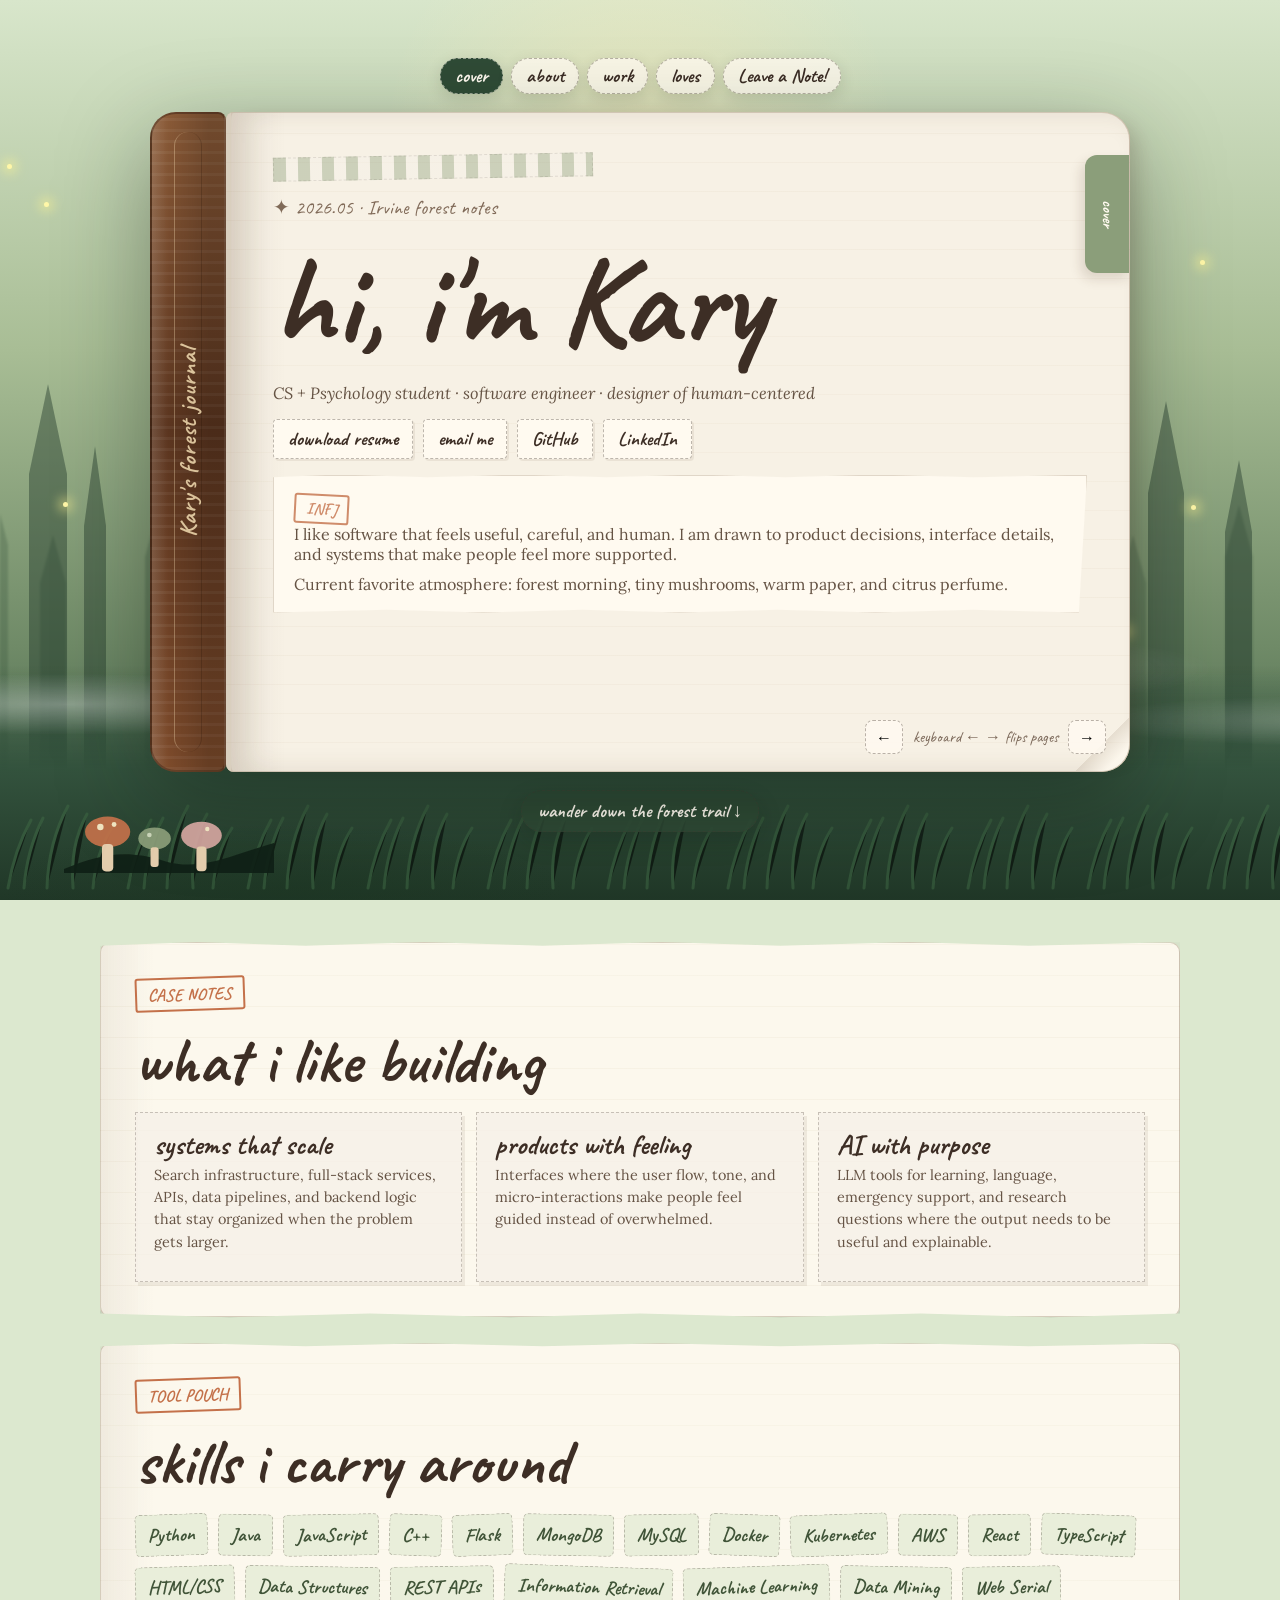
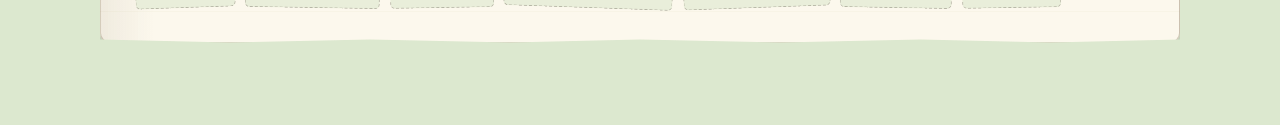
==== index.html @ 15f51d41 "Refine notebook portfolio experience" ====
<!DOCTYPE html>
<html lang="en">
<head>
<meta charset="UTF-8">
<meta name="viewport" content="width=device-width, initial-scale=1.0">
<meta name="description" content="Kary Zheng personal portfolio in a forest techo journal aesthetic.">
<title>Kary Zheng · Forest Techo Portfolio</title>
<link href="https://fonts.googleapis.com/css2?family=Caveat:wght@400;600;700&family=Klee+One&family=Lora:ital,wght@0,400;0,600;1,400&display=swap" rel="stylesheet">
<style>
  * { box-sizing: border-box; margin: 0; padding: 0; }
  :root {
    --paper: #f7f1e5;
    --paper-2: #fffaf0;
    --ink: #3d2e25;
    --soft-ink: #655344;
    --sage: #8b9e7a;
    --forest: #2f4b36;
    --moss: #57724d;
    --terra: #c4714a;
    --rose: #d4a5a0;
    --leather: #6c462d;
    --gold: #e7c770;
  }
  html { scroll-behavior: smooth; }
  body {
    position: relative;
    min-height: 100vh;
    overflow-x: hidden;
    color: var(--ink);
    font-family: "Lora", serif;
    background: #dce8cf;
    cursor: url("data:image/svg+xml,%3Csvg xmlns='http://www.w3.org/2000/svg' width='24' height='24' viewBox='0 0 24 24'%3E%3Cellipse cx='12' cy='7' rx='9' ry='6' fill='%23c4714a' opacity='0.9'/%3E%3Crect x='9' y='12' width='6' height='9' rx='2' fill='%23f5e6c8'/%3E%3C/svg%3E") 12 12, auto;
  }
  a { color: inherit; text-decoration: none; }
  button { font: inherit; }

  .forest {
    position: fixed;
    inset: 0;
    z-index: -5;
    overflow: hidden;
    background:
      radial-gradient(circle at 50% 15%, rgba(255, 235, 180, 0.42), transparent 16rem),
      linear-gradient(#d8e6cb 0%, #a8bd95 39%, #6f8a67 72%, #33523d 100%);
  }
  .forest::before,
  .forest::after {
    position: absolute;
    inset: 0;
    content: "";
    background-repeat: repeat-x;
    background-position: bottom center;
  }
  .forest::before {
    opacity: 0.26;
    filter: blur(1px);
    background-size: 360px 62%;
    background-image: url("data:image/svg+xml,%3Csvg xmlns='http://www.w3.org/2000/svg' width='360' height='360' viewBox='0 0 360 360'%3E%3Cg fill='%232f4b36'%3E%3Cpath d='M45 350h28V116l-14-52-14 52z'/%3E%3Cpath d='M130 350h34V86l-17-65-17 65z'/%3E%3Cpath d='M238 350h30V104l-15-59-15 59z'/%3E%3Cpath d='M300 350h26V142l-13-48-13 48z'/%3E%3C/g%3E%3C/svg%3E");
  }
  .forest::after {
    opacity: 0.42;
    background-size: 430px 76%;
    background-image: url("data:image/svg+xml,%3Csvg xmlns='http://www.w3.org/2000/svg' width='430' height='420' viewBox='0 0 430 420'%3E%3Cg fill='%231c3326'%3E%3Cpath d='M34 420h38V126L53 36 34 126z'/%3E%3Cpath d='M89 420h22V178L100 98 89 178z'/%3E%3Cpath d='M178 420h44V108L200 0l-22 108z'/%3E%3Cpath d='M293 420h36V145l-18-92-18 92z'/%3E%3Cpath d='M370 420h27V184l-13-72-14 72z'/%3E%3C/g%3E%3C/svg%3E");
  }
  .ground {
    position: fixed;
    right: 0;
    bottom: 0;
    left: 0;
    z-index: -3;
    height: 26vh;
    background:
      radial-gradient(ellipse at 22% 95%, rgba(28, 54, 34, 0.48), transparent 18rem),
      linear-gradient(180deg, rgba(86, 126, 79, 0), #33523d 45%, #203727);
  }
  .grass {
    position: fixed;
    inset: auto 0 0 0;
    z-index: -2;
    height: 16vh;
    opacity: 0.52;
    background-size: 120px 100%;
    background-image: url("data:image/svg+xml,%3Csvg xmlns='http://www.w3.org/2000/svg' width='120' height='120' viewBox='0 0 120 120'%3E%3Cg stroke='%233f6a45' stroke-width='3' stroke-linecap='round'%3E%3Cpath d='M8 120C13 90 21 70 31 52'/%3E%3Cpath d='M24 120c2-27 8-48 19-70'/%3E%3Cpath d='M47 120c1-32 8-58 21-82'/%3E%3Cpath d='M73 120c-2-30 2-52 14-74'/%3E%3Cpath d='M93 120c2-25 8-43 19-60'/%3E%3C/g%3E%3C/svg%3E");
  }
  .mist {
    position: fixed;
    right: -20%;
    bottom: 13vh;
    left: -20%;
    z-index: -1;
    height: 23vh;
    opacity: 0.42;
    background:
      radial-gradient(ellipse at 18% 62%, rgba(255,255,255,0.8), transparent 22rem),
      radial-gradient(ellipse at 60% 45%, rgba(255,255,255,0.7), transparent 25rem),
      radial-gradient(ellipse at 90% 70%, rgba(255,255,255,0.55), transparent 18rem);
    animation: mist-drift 18s ease-in-out infinite alternate;
  }
  @keyframes mist-drift {
    from { transform: translateX(-3%); }
    to { transform: translateX(3%); }
  }
  .root-shrooms {
    position: absolute;
    top: calc(100vh - 132px);
    bottom: auto;
    left: clamp(12px, 5vw, 76px);
    z-index: 4;
    opacity: 0.92;
    cursor: pointer;
    transition: transform .25s ease, filter .25s ease;
  }
  .root-shrooms svg { width: min(210px, 38vw); }
  .root-shrooms:hover, .root-shrooms:focus-visible {
    transform: translateY(-4px) rotate(-2deg);
    filter: drop-shadow(0 0 12px rgba(255, 247, 168, .42));
    outline: none;
  }
  body.trail-scrolled .root-shrooms {
    opacity: .18;
    pointer-events: none;
    transform: translateY(16px);
  }
  .firefly-layer {
    position: fixed;
    inset: 0;
    z-index: 1;
    pointer-events: none;
    overflow-x: hidden;
    overflow-y: auto;
  }
  .firefly {
    position: absolute;
    width: 5px;
    height: 5px;
    border-radius: 50%;
    background: #fff7a8;
    box-shadow: 0 0 12px 4px rgba(255, 246, 145, 0.65);
    animation: firefly var(--dur) ease-in-out infinite alternate;
  }
  @keyframes firefly {
    from { transform: translate(0, 0) scale(0.75); opacity: 0.25; }
    45% { opacity: 1; }
    to { transform: translate(var(--dx), var(--dy)) scale(1.2); opacity: 0.65; }
  }

  .shell {
    position: relative;
    z-index: 2;
    width: min(1180px, calc(100% - 28px));
    min-height: 100vh;
    margin: 0 auto;
    padding: 26px 0 36px;
    display: grid;
    align-content: center;
  }
  .scroll-down {
    width: fit-content;
    margin: 18px auto 0;
    padding: 8px 16px;
    border: 1.5px dashed rgba(74, 63, 53, 0.38);
    border-radius: 999px;
    color: #fffaf0;
    background: rgba(47, 75, 54, .86);
    font-family: "Caveat", cursive;
    font-size: 1.18rem;
    font-weight: 700;
    box-shadow: 0 10px 24px rgba(17, 25, 18, .18);
  }
  .top-tabs {
    display: flex;
    flex-wrap: wrap;
    justify-content: center;
    gap: 8px;
    margin-bottom: 18px;
  }
  .top-tabs button {
    min-height: 36px;
    padding: 5px 14px;
    border: 1.5px dashed rgba(74, 63, 53, 0.38);
    border-radius: 999px;
    color: #3b2d25;
    background: rgba(255, 250, 240, 0.82);
    font-family: "Caveat", "Klee One", cursive;
    font-size: 1.2rem;
    font-weight: 700;
    cursor: pointer;
    box-shadow: 0 5px 16px rgba(17, 25, 18, 0.12);
  }
  .top-tabs button.active {
    color: #fffaf0;
    background: var(--forest);
    border-color: rgba(255, 250, 240, 0.5);
  }
  .book-wrap {
    position: relative;
    display: grid;
    grid-template-columns: 76px minmax(0, 1fr);
    width: min(980px, 100%);
    margin: 0 auto;
    perspective: 1800px;
    filter: drop-shadow(0 26px 46px rgba(5, 13, 8, 0.35));
  }
  .spine {
    position: relative;
    min-height: 660px;
    border-radius: 26px 8px 8px 26px;
    background:
      linear-gradient(90deg, rgba(255,255,255,0.14), transparent 22%, rgba(0,0,0,0.18) 78%),
      repeating-linear-gradient(0deg, rgba(255,255,255,0.05) 0 3px, transparent 3px 11px),
      linear-gradient(180deg, #8a5a37, #5b351f 48%, #7d4b2b);
    border: 2px solid rgba(45, 24, 13, 0.35);
  }
  .spine::before {
    position: absolute;
    inset: 18px 22px;
    content: "";
    border-left: 1px solid rgba(255, 234, 190, 0.32);
    border-right: 1px solid rgba(26, 12, 5, 0.2);
    border-radius: 20px;
  }
  .spine-title {
    position: absolute;
    top: 50%;
    left: 50%;
    color: rgba(255, 235, 190, 0.78);
    font-family: "Caveat", cursive;
    font-size: 1.5rem;
    font-weight: 700;
    letter-spacing: 0.04em;
    white-space: nowrap;
    transform: translate(-50%, -50%) rotate(-90deg);
  }
  .book {
    position: relative;
    min-height: 660px;
    transform-style: preserve-3d;
    border-radius: 8px 28px 28px 8px;
    background: #cdbd9f;
    isolation: isolate;
  }
  .book::before {
    position: absolute;
    inset: 10px 12px 10px 0;
    content: "";
    border-radius: 8px 26px 26px 8px;
    background:
      linear-gradient(90deg, rgba(89, 58, 35, .18), transparent 8%),
      repeating-linear-gradient(0deg, rgba(122, 98, 68, .18) 0 1px, transparent 1px 4px),
      #ede4d3;
    transform: translateX(10px);
    box-shadow: 8px 0 18px rgba(67, 45, 28, .16);
  }
  .book::after {
    position: absolute;
    top: 18px;
    right: 14px;
    bottom: 18px;
    width: 22px;
    content: "";
    border-radius: 0 18px 18px 0;
    background: repeating-linear-gradient(0deg, rgba(130, 104, 70, .18) 0 1px, transparent 1px 5px);
    opacity: .55;
    pointer-events: none;
  }
  .page {
    position: absolute;
    inset: 0;
    display: grid;
    align-content: start;
    gap: 16px;
    padding: clamp(22px, 4vw, 42px);
    overflow-x: hidden;
    overflow-y: auto;
    transform-origin: left center;
    backface-visibility: hidden;
    border: 1.5px solid rgba(113, 87, 58, 0.28);
    border-left: 5px solid rgba(113, 87, 58, 0.22);
    border-radius: 8px 28px 28px 8px;
    background:
      linear-gradient(90deg, rgba(80,55,34,0.08), transparent 6%),
      repeating-linear-gradient(0deg, transparent, transparent 28px, rgba(180,160,120,0.13) 29px),
      var(--paper);
    box-shadow: inset 14px 0 26px rgba(84, 58, 36, 0.12);
    opacity: 0;
    visibility: hidden;
    pointer-events: none;
    transform: translateZ(-18px) rotateY(9deg) scale(.988);
    transition:
      transform 980ms cubic-bezier(.18,.82,.23,1),
      opacity 520ms ease,
      box-shadow 980ms cubic-bezier(.18,.82,.23,1),
      filter 980ms cubic-bezier(.18,.82,.23,1);
  }
  .page.active {
    z-index: 5;
    opacity: 1;
    visibility: visible;
    pointer-events: auto;
    transform: translateZ(6px) rotateY(0deg) scale(1);
  }
  .page.turning-out {
    z-index: 8;
    visibility: visible;
    opacity: 0;
    pointer-events: none;
    box-shadow: inset 38px 0 34px rgba(84, 58, 36, 0.18), 18px 12px 34px rgba(33, 22, 12, .18);
    filter: brightness(.98);
  }
  .page.turning-out.forward {
    transform: translateZ(28px) rotateY(-122deg) skewY(-1deg);
  }
  .page.turning-out.back {
    transform: translateZ(28px) rotateY(122deg) skewY(1deg);
  }
  .page.active.settling-forward,
  .page.active.settling-back {
    animation: page-settle 980ms cubic-bezier(.18,.82,.23,1);
  }
  @keyframes page-settle {
    0% {
      opacity: .25;
      transform: translateZ(-12px) rotateY(10deg) scale(.992);
      filter: brightness(.96);
    }
    48% {
      opacity: .8;
      transform: translateZ(2px) rotateY(3deg) scale(.997);
    }
    100% {
      opacity: 1;
      transform: translateZ(6px) rotateY(0deg) scale(1);
      filter: brightness(1);
    }
  }
  .page::after {
    position: absolute;
    right: 0;
    bottom: 0;
    width: 54px;
    height: 54px;
    content: "";
    background: linear-gradient(135deg, transparent 50%, rgba(111, 86, 58, 0.12) 51%, rgba(255,250,240,0.76) 78%);
    border-bottom-right-radius: 26px;
  }
  .side-tab {
    position: absolute;
    top: var(--tab-top);
    right: -2px;
    width: 46px;
    height: 118px;
    display: grid;
    place-items: center;
    color: #fffaf0;
    border-radius: 12px 0 0 12px;
    font-family: "Caveat", "Klee One", cursive;
    font-size: 1rem;
    font-weight: 700;
    writing-mode: vertical-rl;
    box-shadow: -4px 6px 12px rgba(74, 45, 28, 0.15);
  }
  .cover .side-tab { background: #8b9e7a; --tab-top: 42px; }
  .about .side-tab { background: #c4714a; --tab-top: 92px; }
  .work .side-tab { background: #d4a5a0; --tab-top: 142px; }
  .loves .side-tab { background: #6f8a67; --tab-top: 192px; }
  .guest .side-tab { background: #9a7b6a; --tab-top: 242px; }
  .washi {
    width: min(320px, 68%);
    height: 24px;
    background: var(--washi);
    border: 1px dashed rgba(74, 63, 53, 0.14);
    transform: rotate(var(--tilt));
    opacity: 0.88;
  }
  .cover { --washi: repeating-linear-gradient(90deg, rgba(139,158,122,.45) 0 12px, rgba(245,240,232,.55) 12px 24px); --tilt: -1deg; }
  .about { --washi: repeating-linear-gradient(90deg, rgba(196,113,74,.35) 0 12px, rgba(212,165,160,.35) 12px 24px); --tilt: .8deg; }
  .work { --washi: repeating-linear-gradient(90deg, rgba(212,165,160,.45) 0 10px, rgba(245,240,232,.55) 10px 22px); --tilt: -1.2deg; }
  .loves { --washi: repeating-linear-gradient(90deg, rgba(139,158,122,.45) 0 8px, rgba(231,199,112,.28) 8px 18px); --tilt: 1.4deg; }
  .guest { --washi: repeating-linear-gradient(90deg, rgba(154,123,106,.38) 0 12px, rgba(255,250,240,.5) 12px 24px); --tilt: -.7deg; }
  .date {
    color: #806a58;
    font-family: "Caveat", cursive;
    font-size: 1.25rem;
  }
  h1, h2, h3 {
    color: var(--ink);
    line-height: 1.02;
  }
  h1 {
    max-width: 700px;
    font-family: "Caveat", cursive;
    font-size: clamp(4.4rem, 11vw, 8rem);
  }
  h2 {
    font-family: "Caveat", "Klee One", cursive;
    font-size: clamp(2.6rem, 5vw, 4rem);
  }
  h3 {
    font-family: "Caveat", "Klee One", cursive;
    font-size: 1.55rem;
    margin-bottom: 4px;
  }
  .subtitle {
    max-width: 680px;
    color: var(--soft-ink);
    font-size: 1.02rem;
    font-style: italic;
  }
  .hero-actions, .contact-links {
    display: flex;
    flex-wrap: wrap;
    gap: 10px;
  }
  .paper-button, .contact-links a {
    display: inline-flex;
    align-items: center;
    min-height: 40px;
    padding: 7px 14px;
    border: 1.5px dashed rgba(74, 63, 53, 0.36);
    border-radius: 4px;
    color: var(--ink);
    background: #fffaf0;
    font-family: "Caveat", cursive;
    font-size: 1.2rem;
    font-weight: 700;
    box-shadow: 2px 2px 0 rgba(84, 58, 36, 0.08);
  }
  .stamp {
    display: inline-flex;
    width: fit-content;
    padding: 3px 10px;
    color: var(--terra);
    border: 2px solid var(--terra);
    border-radius: 3px;
    font-family: "Caveat", cursive;
    font-size: 1rem;
    font-weight: 700;
    text-transform: uppercase;
    transform: rotate(3deg);
    opacity: 0.8;
  }
  .note-card {
    position: relative;
    padding: 18px 20px;
    color: var(--soft-ink);
    background: #fffaf0;
    border: 1px solid rgba(113, 87, 58, 0.22);
    box-shadow: 4px 5px 0 rgba(129, 91, 55, 0.09);
    clip-path: polygon(0 2%, 8% 0, 19% 2%, 30% 0, 41% 2%, 52% 0, 63% 2%, 74% 0, 86% 2%, 100% 0, 99% 100%, 86% 98%, 74% 100%, 62% 98%, 50% 100%, 38% 98%, 26% 100%, 14% 98%, 0 100%);
  }
  .note-card p + p { margin-top: 10px; }
  .timeline, .fun-list {
    display: grid;
    gap: 10px;
  }
  .timeline-item, .fun-item {
    padding: 12px 14px;
    color: var(--soft-ink);
    background: rgba(255, 250, 240, 0.72);
    border-left: 4px solid var(--sage);
  }
  .timeline-item[role="button"] {
    cursor: pointer;
    transition: transform .2s ease, background .2s ease, box-shadow .2s ease;
  }
  .timeline-item[role="button"]:hover,
  .timeline-item[role="button"]:focus-visible {
    transform: translateX(4px);
    background: rgba(255, 250, 240, .96);
    box-shadow: 3px 4px 0 rgba(84, 58, 36, .08);
    outline: 2px dashed rgba(47, 75, 54, .42);
    outline-offset: 3px;
  }
  .timeline-item strong, .fun-item strong {
    display: block;
    color: var(--ink);
    font-family: "Caveat", "Klee One", cursive;
    font-size: 1.35rem;
    line-height: 1.05;
  }
  .project-grid {
    display: grid;
    grid-template-columns: repeat(3, minmax(0, 1fr));
    gap: 14px;
  }
  .polaroid {
    position: relative;
    min-height: 214px;
    padding: 9px 9px 22px;
    background: #fff;
    box-shadow: 3px 4px 12px rgba(82, 54, 34, 0.18);
    transform: rotate(var(--r));
    transition: transform .25s, box-shadow .25s;
    cursor: pointer;
  }
  .polaroid:hover,
  .polaroid:focus-visible {
    z-index: 6;
    transform: rotate(0deg) translateY(-4px) scale(1.03);
    box-shadow: 5px 8px 18px rgba(82, 54, 34, 0.25);
    outline: 2px dashed rgba(47, 75, 54, .55);
    outline-offset: 4px;
  }
  .polaroid::before {
    position: absolute;
    top: -12px;
    left: 50%;
    width: 16px;
    height: 16px;
    content: "";
    border-radius: 50%;
    background: radial-gradient(circle at 34% 32%, #ffd8c9, var(--pin));
    transform: translateX(-50%);
    box-shadow: 0 2px 5px rgba(0,0,0,.22);
  }
  .photo {
    display: grid;
    place-items: center;
    aspect-ratio: 1.18 / 1;
    margin-bottom: 9px;
    background: #eee5d5;
  }
  .photo svg { width: 78px; height: 78px; }
  .caption {
    text-align: center;
    font-family: "Caveat", "Klee One", cursive;
    font-size: 1.08rem;
    line-height: 1.15;
  }
  .caption small {
    display: block;
    margin-top: 4px;
    color: #8d7464;
    font-family: "Lora", serif;
    font-size: .66rem;
    line-height: 1.35;
  }
  .sticker-sheet {
    display: flex;
    flex-wrap: wrap;
    gap: 10px;
  }
  .sticker {
    padding: 7px 13px;
    border: 1.5px dashed currentColor;
    border-radius: 999px;
    font-family: "Caveat", "Klee One", cursive;
    font-size: 1.18rem;
    font-weight: 700;
    transform: rotate(var(--r));
  }
  .s1 { color: #8a4a28; background: #f0ebe0; }
  .s2 { color: #4a6a38; background: #e8edd8; }
  .s3 { color: #9a4a38; background: #fceee8; }
  .s4 { color: #7a4a68; background: #f5e8f0; }
  .guestbook input {
    width: 100%;
    margin-top: 8px;
    margin-bottom: 10px;
    padding: 8px 0;
    color: var(--ink);
    background: transparent;
    border: 0;
    border-bottom: 1.5px solid #c4a87a;
    outline: none;
    font-family: "Caveat", "Klee One", cursive;
    font-size: 1.35rem;
  }
  .guestbook button {
    padding: 7px 18px;
    color: #fffaf0;
    background: var(--terra);
    border: 0;
    border-radius: 4px;
    font-family: "Caveat", cursive;
    font-size: 1.15rem;
    cursor: pointer;
  }
  .messages {
    display: grid;
    gap: 8px;
    max-height: 120px;
    margin-top: 12px;
    overflow: auto;
  }
  .msg {
    padding: 6px 9px;
    color: var(--soft-ink);
    background: rgba(255, 250, 240, 0.72);
    border-left: 3px solid var(--sage);
    font-family: "Caveat", "Klee One", cursive;
    font-size: 1.08rem;
  }
  .page-controls {
    position: absolute;
    right: 24px;
    bottom: 18px;
    display: flex;
    align-items: center;
    gap: 10px;
    z-index: 40;
    pointer-events: auto;
  }
  .page-scroll-cue {
    position: sticky;
    bottom: 56px;
    justify-self: end;
    z-index: 9;
    width: fit-content;
    padding: 7px 13px;
    color: #fffaf0;
    background: rgba(47, 75, 54, .9);
    border: 1px dashed rgba(255,250,240,.65);
    border-radius: 999px;
    font-family: "Caveat", cursive;
    font-size: 1.05rem;
    cursor: pointer;
    box-shadow: 0 8px 18px rgba(44, 68, 48, .22);
  }
  .modal {
    position: fixed;
    inset: 0;
    z-index: 30;
    display: none;
    place-items: center;
    padding: 18px;
    background: rgba(20, 34, 25, .42);
    backdrop-filter: blur(6px);
  }
  .modal.open { display: grid; }
  .modal-card {
    position: relative;
    width: min(650px, 100%);
    max-height: min(78vh, 720px);
    overflow: auto;
    padding: clamp(22px, 4vw, 34px);
    background:
      repeating-linear-gradient(0deg, transparent, transparent 28px, rgba(180,160,120,0.13) 29px),
      #fffaf0;
    border: 1.5px solid rgba(113, 87, 58, 0.32);
    border-radius: 10px;
    box-shadow: 0 24px 60px rgba(10, 20, 12, .35);
    clip-path: polygon(0 2%, 8% 0, 19% 2%, 30% 0, 41% 2%, 52% 0, 63% 2%, 74% 0, 86% 2%, 100% 0, 99% 100%, 86% 98%, 74% 100%, 62% 98%, 50% 100%, 38% 98%, 26% 100%, 14% 98%, 0 100%);
  }
  .modal-card h3 {
    padding-right: 44px;
    font-size: clamp(2.1rem, 6vw, 3.2rem);
  }
  .modal-card p {
    margin: 8px 0 12px;
    color: var(--soft-ink);
    font-style: italic;
  }
  .modal-card ul {
    display: grid;
    gap: 8px;
    margin: 0 0 14px 1.1rem;
    color: var(--soft-ink);
  }
  .modal-close {
    position: absolute;
    top: 14px;
    right: 14px;
    width: 36px;
    height: 34px;
    color: var(--ink);
    background: #fffaf0;
    border: 1.5px dashed rgba(74, 63, 53, .42);
    border-radius: 8px;
    cursor: pointer;
  }
  .page-controls button {
    position: relative;
    z-index: 41;
    width: 38px;
    height: 34px;
    border: 1px dashed rgba(74,63,53,.38);
    border-radius: 8px;
    background: rgba(255, 250, 240, .86);
    cursor: pointer;
  }
  .hint {
    color: #7b6859;
    font-family: "Caveat", cursive;
    font-size: 1rem;
  }
  .after-journal {
    position: relative;
    z-index: 2;
    display: grid;
    gap: 26px;
    width: min(1080px, calc(100% - 28px));
    margin: 0 auto;
    padding: 42px 0 82px;
  }
  .trail-section {
    position: relative;
    display: grid;
    gap: 18px;
    padding: clamp(22px, 4vw, 34px);
    background:
      linear-gradient(90deg, rgba(80,55,34,0.07), transparent 5%),
      repeating-linear-gradient(0deg, transparent, transparent 30px, rgba(180,160,120,0.12) 31px),
      rgba(255, 250, 240, .9);
    border: 1.5px solid rgba(113, 87, 58, .28);
    border-radius: 10px;
    box-shadow: 0 18px 42px rgba(7, 20, 12, .22);
    backdrop-filter: blur(5px);
    clip-path: polygon(0 1%, 9% 0, 19% 1%, 30% 0, 41% 1%, 52% 0, 63% 1%, 75% 0, 86% 1%, 100% 0, 100% 99%, 88% 100%, 76% 99%, 63% 100%, 50% 99%, 38% 100%, 25% 99%, 12% 100%, 0 99%);
  }
  .trail-kicker {
    width: fit-content;
    padding: 4px 11px;
    color: var(--terra);
    border: 2px solid currentColor;
    border-radius: 3px;
    font-family: "Caveat", cursive;
    font-size: 1.08rem;
    font-weight: 700;
    text-transform: uppercase;
    transform: rotate(-2deg);
  }
  .trail-grid {
    display: grid;
    grid-template-columns: repeat(3, minmax(0, 1fr));
    gap: 14px;
  }
  .trail-card {
    min-height: 170px;
    padding: 18px;
    background: rgba(245, 240, 232, .78);
    border: 1px dashed rgba(74, 63, 53, .28);
    box-shadow: 3px 4px 0 rgba(84, 58, 36, .08);
  }
  .trail-card h3 { font-size: 1.75rem; }
  .trail-card p {
    color: var(--soft-ink);
    font-size: .9rem;
    line-height: 1.55;
  }
  .skill-patches {
    display: flex;
    flex-wrap: wrap;
    gap: 10px;
  }
  .skill-patches span {
    padding: 8px 12px;
    background: rgba(232, 237, 216, .92);
    border: 1.5px dashed rgba(74, 63, 53, .32);
    border-radius: 5px;
    color: #405438;
    font-family: "Caveat", "Klee One", cursive;
    font-size: 1.2rem;
    font-weight: 700;
    transform: rotate(var(--r));
  }
  @media (max-width: 850px) {
    .shell { align-content: start; padding-top: 14px; }
    .book-wrap { grid-template-columns: 42px minmax(0, 1fr); }
    .spine, .book { min-height: 760px; }
    .spine-title { font-size: 1.1rem; }
    .page { padding: 22px 18px 70px; }
    .project-grid { grid-template-columns: repeat(2, minmax(0, 1fr)); }
    .side-tab { width: 34px; height: 96px; font-size: .82rem; }
    .trail-grid { grid-template-columns: 1fr; }
  }
  @media (max-width: 560px) {
    .top-tabs { gap: 5px; }
    .top-tabs button { padding: 4px 9px; font-size: 1rem; }
    .book-wrap { width: 100%; grid-template-columns: 28px minmax(0, 1fr); }
    .spine, .book { min-height: 820px; }
    h1 { font-size: 4.3rem; }
    h2 { font-size: 2.55rem; }
    .project-grid { grid-template-columns: 1fr; }
    .polaroid { min-height: 174px; }
    .photo { aspect-ratio: 2 / 1; }
    .side-tab { display: none; }
    .hint { display: none; }
  }
</style>
</head>
<body>
  <div class="forest"></div>
  <div class="ground"></div>
  <div class="grass"></div>
  <div class="mist"></div>
  <div class="firefly-layer" id="fireflies" aria-hidden="true"></div>
  <div class="root-shrooms" id="rootShrooms" role="button" tabindex="0" aria-label="Release more fireflies from the mushrooms">
    <svg viewBox="0 0 260 130">
      <path d="M0 125c45-18 75-25 124-10 46 14 86-8 136-22v37H0Z" fill="#102016"/>
      <g transform="translate(26 55)"><ellipse cx="28" cy="24" rx="28" ry="19" fill="#c4714a"/><circle cx="19" cy="18" r="4" fill="#fff1cc"/><circle cx="36" cy="15" r="3" fill="#fff1cc"/><rect x="21" y="39" width="14" height="34" rx="5" fill="#f5d9b8"/></g>
      <g transform="translate(92 70) scale(.72)"><ellipse cx="28" cy="24" rx="28" ry="19" fill="#8b9e7a"/><circle cx="19" cy="18" r="4" fill="#d7e0c4"/><rect x="21" y="39" width="14" height="34" rx="5" fill="#f5d9b8"/></g>
      <g transform="translate(145 62) scale(.9)"><ellipse cx="28" cy="24" rx="28" ry="19" fill="#d4a5a0"/><circle cx="36" cy="15" r="3" fill="#fff1cc"/><rect x="21" y="39" width="14" height="34" rx="5" fill="#f5d9b8"/></g>
    </svg>
  </div>

  <main class="shell">
    <nav class="top-tabs" aria-label="Notebook pages">
      <button class="active" data-page="0">cover</button>
      <button data-page="1">about</button>
      <button data-page="2">work</button>
      <button data-page="3">loves</button>
      <button data-page="4">Leave a Note!</button>
    </nav>

    <div class="book-wrap">
      <aside class="spine" aria-hidden="true"><div class="spine-title">Kary's forest journal</div></aside>
      <section class="book" aria-live="polite">
        <article class="page cover active" data-title="cover">
          <div class="side-tab">cover</div>
          <div class="washi"></div>
          <p class="date">✦ 2026.05 · Irvine forest notes</p>
          <h1>hi, i'm Kary</h1>
          <p class="subtitle">CS + Psychology student · software engineer · designer of human-centered</p>
          <div class="hero-actions">
            <a class="paper-button" href="assets/kary-zheng-resume.docx" download>download resume</a>
            <a class="paper-button" href="mailto:zhengj29@uci.edu">email me</a>
            <a class="paper-button" href="https://github.com/kz930" target="_blank" rel="noreferrer">GitHub</a>
            <a class="paper-button" href="https://www.linkedin.com/in/kary-zheng-30451b244/" target="_blank" rel="noreferrer">LinkedIn</a>
          </div>
          <div class="note-card">
            <span class="stamp">INFJ</span>
            <p>I like software that feels useful, careful, and human. I am drawn to product decisions, interface details, and systems that make people feel more supported.</p>
            <p>Current favorite atmosphere: forest morning, tiny mushrooms, warm paper, and citrus perfume.</p>
          </div>
        </article>

        <article class="page about" data-title="about">
          <div class="side-tab">about</div>
          <div class="washi"></div>
          <h2>about me</h2>
          <div class="note-card">
            <p>I’m pursuing a B.S. in Computer Science and a B.A. in Psychological Science at UC Irvine, with ICS Honors and a 3.95 GPA.</p>
            <p>I like building systems where engineering meets human behavior: search engines, AI learning tools, emergency workflows, language applications, game interfaces, and mental health community work.</p>
          </div>
          <div class="timeline">
            <div class="timeline-item" role="button" tabindex="0" data-experience="carl"><strong>Cognitive Anteater Robotics Laboratory</strong>Research assistant working on Q-learning simulations, reward tuning, punishment modeling, and a Scientific Reports publication on simulated cuttlefish behavior.</div>
            <div class="timeline-item" role="button" tabindex="0" data-experience="mucci"><strong>Mucci Assessment</strong>Intern building Google Sheets API automations and reusable web modules for reporting workflows.</div>
            <div class="timeline-item" role="button" tabindex="0" data-experience="learning"><strong>Learning Assistant · UC Irvine</strong>Led Python labs for 30+ students and supported debugging, program design, and core CS concepts.</div>
            <div class="timeline-item" role="button" tabindex="0" data-experience="wise"><strong>WISE PAC</strong>Field study student writing newsletters and helping organize mental health awareness events.</div>
          </div>
        </article>

        <article class="page work" data-title="work">
          <div class="side-tab">work</div>
          <div class="washi"></div>
          <h2>things i made</h2>
          <div class="project-grid">
            <div class="polaroid" role="button" tabindex="0" data-project="search" style="--r:-2deg;--pin:#c4714a"><div class="photo"><svg viewBox="0 0 92 92"><rect width="92" height="92" fill="#f0e8d8"/><circle cx="46" cy="46" r="27" fill="none" stroke="#8b9e7a" stroke-width="6"/><line x1="65" y1="65" x2="80" y2="80" stroke="#8b9e7a" stroke-width="7" stroke-linecap="round"/><text x="46" y="50" text-anchor="middle" font-family="Caveat" font-size="18" fill="#c4714a">50K+</text></svg></div><div class="caption">Search Engine<small>crawler, inverted index, k-way merge, TF-IDF, proximity ranking</small></div></div>
            <div class="polaroid" role="button" tabindex="0" data-project="fabflix" style="--r:1.6deg;--pin:#8b9e7a"><div class="photo"><svg viewBox="0 0 92 92"><rect width="92" height="92" fill="#eaf0e0"/><rect x="17" y="22" width="58" height="44" rx="5" fill="#f5f0e8" stroke="#d4b896" stroke-width="2"/><line x1="25" y1="34" x2="67" y2="34" stroke="#c4714a" stroke-width="3"/><line x1="25" y1="46" x2="58" y2="46" stroke="#8b9e7a" stroke-width="3"/><line x1="25" y1="58" x2="65" y2="58" stroke="#d4a5a0" stroke-width="3"/></svg></div><div class="caption">Fabflix<small>full-stack movie platform with auth, checkout, REST APIs, MySQL, Docker, AWS</small></div></div>
            <div class="polaroid" role="button" tabindex="0" data-project="lifelink" style="--r:-1.2deg;--pin:#d4a5a0"><div class="photo"><svg viewBox="0 0 92 92"><rect width="92" height="92" fill="#fceef8"/><path d="M46 19c15 0 27 12 27 27S61 73 46 73 19 61 19 46 31 19 46 19Z" fill="#fff8f0" stroke="#c4714a" stroke-width="4"/><path d="M38 43h16M46 35v22" stroke="#c4714a" stroke-width="5" stroke-linecap="round"/></svg></div><div class="caption">LifeLink<small>AI CPR voice agent, sensor feedback, SOS, AED routing · lifelinkfor.us</small></div></div>
            <div class="polaroid" role="button" tabindex="0" data-project="lingualize" style="--r:2deg;--pin:#c4714a"><div class="photo"><svg viewBox="0 0 92 92"><rect width="92" height="92" fill="#fff0e6"/><path d="M24 30h44v32H24z" fill="#fffaf0" stroke="#d4a5a0" stroke-width="3"/><path d="M31 42h30M31 52h20" stroke="#8b9e7a" stroke-width="4" stroke-linecap="round"/></svg></div><div class="caption">Lingualize<small>language refinement app tracking emotional tone changes with LLMs</small></div></div>
            <div class="polaroid" role="button" tabindex="0" data-project="edugen" style="--r:-1.8deg;--pin:#8b9e7a"><div class="photo"><svg viewBox="0 0 92 92"><rect width="92" height="92" fill="#e8f4ec"/><path d="M24 24h34c8 0 14 6 14 14v30H32c-8 0-14-6-14-14V30c0-3 3-6 6-6Z" fill="#fffaf0" stroke="#8b9e7a" stroke-width="3"/><path d="M32 38h26M32 49h22M32 60h16" stroke="#c4714a" stroke-width="3"/></svg></div><div class="caption">Edugen<small>AI lesson slides, narrated videos, RAG content, citations, SaaS strategy</small></div></div>
            <div class="polaroid" role="button" tabindex="0" data-project="rising" style="--r:1.4deg;--pin:#d4a5a0"><div class="photo"><svg viewBox="0 0 92 92"><rect width="92" height="92" fill="#f5e8f0"/><path d="M46 18l7 17 18 2-14 12 4 18-15-9-15 9 4-18-14-12 18-2 7-17Z" fill="#d4a5a0" stroke="#c4714a" stroke-width="3"/></svg></div><div class="caption">Rising Stars!<small>UX/UI design for a playable game demo interface</small></div></div>
            <div class="polaroid" role="button" tabindex="0" data-project="starlight" style="--r:-.8deg;--pin:#c4714a"><div class="photo"><svg viewBox="0 0 92 92"><rect width="92" height="92" fill="#f0ebe0"/><path d="M22 31h48v36H22z" fill="#fffaf0" stroke="#c4714a" stroke-width="3"/><path d="M28 31c2-10 9-16 18-16s16 6 18 16" fill="none" stroke="#8b9e7a" stroke-width="4"/><circle cx="35" cy="48" r="5" fill="#d4a5a0"/><circle cx="55" cy="48" r="5" fill="#8b9e7a"/></svg></div><div class="caption">Starlight Supermarket<small>game mechanics, economy balance, progression, pricing, inventory</small></div></div>
            <div class="polaroid" role="button" tabindex="0" data-project="phoenix" style="--r:1.8deg;--pin:#8b9e7a"><div class="photo"><svg viewBox="0 0 92 92"><rect width="92" height="92" fill="#ece8f8"/><path d="M22 64c10-28 38-28 48 0" fill="#d4a5a0"/><path d="M29 56c6-18 28-18 34 0" fill="#c4714a"/><path d="M22 26h48v38H22z" fill="none" stroke="#8b9e7a" stroke-width="3"/></svg></div><div class="caption">PhoenixConnect<small>NASA + Google Maps APIs, Flask, MongoDB, wildfire data, shelters</small></div></div>
          </div>
          <button type="button" class="page-scroll-cue" id="scrollProjects">scroll projects ↓</button>
        </article>

        <article class="page loves" data-title="loves">
          <div class="side-tab">loves</div>
          <div class="washi"></div>
          <h2>loves + field notes</h2>
          <div class="sticker-sheet">
            <span class="sticker s1" style="--r:-2deg">INFJ</span>
            <span class="sticker s2" style="--r:1deg">citrus perfume</span>
            <span class="sticker s3" style="--r:-1deg">K-pop</span>
            <span class="sticker s4" style="--r:2deg">matcha</span>
            <span class="sticker s1" style="--r:1deg">reading novels</span>
            <span class="sticker s2" style="--r:-2deg">ping pong</span>
            <span class="sticker s3" style="--r:1deg">badminton</span>
            <span class="sticker s4" style="--r:-1deg">beach days</span>
            <span class="sticker s1" style="--r:2deg">hiking</span>
            <span class="sticker s2" style="--r:-1deg">nature walks</span>
          </div>
          <div class="fun-list">
            <div class="fun-item"><strong>forest mood</strong>I like quiet, slightly magical interfaces: not too loud, but with tiny details that reward attention.</div>
            <div class="fun-item"><strong>favorite scent direction</strong>Citrus perfume: bright, clean, gentle, a little warm.</div>
            <div class="fun-item"><strong>human interaction</strong>I am interested in how people feel while using tools, not only whether the tool technically works.</div>
          </div>
        </article>

        <article class="page guest" data-title="Leave a Note!">
          <div class="side-tab">Leave a Note!</div>
          <div class="washi"></div>
          <h2>Leave a Note!</h2>
          <div class="note-card guestbook">
            <span class="stamp">open to work</span>
            <p class="subtitle">I’m open to software engineering, product, design-adjacent, full-stack, and research opportunities.</p>
            <div class="contact-links">
              <a href="mailto:zhengj29@uci.edu">zhengj29@uci.edu</a>
              <a href="https://github.com/kz930" target="_blank" rel="noreferrer">GitHub</a>
              <a href="https://www.linkedin.com/in/kary-zheng-30451b244/" target="_blank" rel="noreferrer">LinkedIn</a>
              <a href="assets/kary-zheng-resume.docx" download>Resume</a>
            </div>
            <input id="noteInput" maxlength="70" placeholder="leave a little note here... 🍄">
            <button type="button" id="noteButton">leave note ✦</button>
            <div class="messages" id="messages">
              <div class="msg">✦ welcome to my forest journal — Kary</div>
            </div>
          </div>
        </article>

        <div class="page-controls">
          <button type="button" id="prevPage" aria-label="Previous page">←</button>
          <span class="hint">keyboard ← → flips pages</span>
          <button type="button" id="nextPage" aria-label="Next page">→</button>
        </div>
      </section>
    </div>
    <a class="scroll-down" href="#trail">wander down the forest trail ↓</a>
  </main>

  <section class="after-journal" id="trail" aria-label="More about Kary">
    <article class="trail-section">
      <span class="trail-kicker">case notes</span>
      <h2>what i like building</h2>
      <div class="trail-grid">
        <div class="trail-card">
          <h3>systems that scale</h3>
          <p>Search infrastructure, full-stack services, APIs, data pipelines, and backend logic that stay organized when the problem gets larger.</p>
        </div>
        <div class="trail-card">
          <h3>products with feeling</h3>
          <p>Interfaces where the user flow, tone, and micro-interactions make people feel guided instead of overwhelmed.</p>
        </div>
        <div class="trail-card">
          <h3>AI with purpose</h3>
          <p>LLM tools for learning, language, emergency support, and research questions where the output needs to be useful and explainable.</p>
        </div>
      </div>
    </article>

    <article class="trail-section">
      <span class="trail-kicker">tool pouch</span>
      <h2>skills i carry around</h2>
      <div class="skill-patches">
        <span style="--r:-2deg">Python</span>
        <span style="--r:1deg">Java</span>
        <span style="--r:-1deg">JavaScript</span>
        <span style="--r:2deg">C++</span>
        <span style="--r:-2deg">Flask</span>
        <span style="--r:1deg">MongoDB</span>
        <span style="--r:-1deg">MySQL</span>
        <span style="--r:2deg">Docker</span>
        <span style="--r:-2deg">Kubernetes</span>
        <span style="--r:1deg">AWS</span>
        <span style="--r:-1deg">React</span>
        <span style="--r:2deg">TypeScript</span>
        <span style="--r:-2deg">HTML/CSS</span>
        <span style="--r:1deg">Data Structures</span>
        <span style="--r:-1deg">REST APIs</span>
        <span style="--r:2deg">Information Retrieval</span>
        <span style="--r:-2deg">Machine Learning</span>
        <span style="--r:1deg">Data Mining</span>
        <span style="--r:-1deg">Web Serial</span>
      </div>
    </article>
  </section>

  <div class="modal" id="projectModal" role="dialog" aria-modal="true" aria-labelledby="modalTitle">
    <div class="modal-card">
      <button class="modal-close" type="button" id="modalClose" aria-label="Close project details">×</button>
      <span class="stamp" id="modalType">project</span>
      <h3 id="modalTitle"></h3>
      <p id="modalSummary"></p>
      <ul id="modalBullets"></ul>
      <div class="hero-actions" id="modalLinks"></div>
    </div>
  </div>

<script>
const pages = [...document.querySelectorAll('.page')];
const tabs = [...document.querySelectorAll('.top-tabs button')];
let current = 0;

function showPage(index) {
  const next = Math.max(0, Math.min(index, pages.length - 1));
  if (next === current) return;
  const previous = current;
  const direction = next > previous ? 'forward' : 'back';
  pages.forEach(page => page.classList.remove('settling-forward', 'settling-back', 'turning-out', 'forward', 'back'));
  pages[previous].classList.add('turning-out', direction);
  pages[previous].classList.remove('active');
  setTimeout(() => pages[previous]?.classList.remove('turning-out', 'forward', 'back'), 1040);
  current = next;
  pages[current].scrollTop = 0;
  pages[current].classList.add('active', direction === 'forward' ? 'settling-forward' : 'settling-back');
  setTimeout(() => pages[current]?.classList.remove('settling-forward', 'settling-back'), 1040);
  tabs.forEach((tab, i) => tab.classList.toggle('active', i === current));
}

tabs.forEach((tab, index) => tab.addEventListener('click', () => showPage(index)));
document.getElementById('prevPage').addEventListener('click', () => showPage(current - 1));
document.getElementById('nextPage').addEventListener('click', () => showPage(current + 1));
window.addEventListener('keydown', event => {
  if (document.getElementById('projectModal').classList.contains('open') && event.key === 'Escape') closeProjectModal();
  if (event.key === 'ArrowLeft') showPage(current - 1);
  if (event.key === 'ArrowRight') showPage(current + 1);
});

const projectDetails = {
  search: {
    type: 'Information Retrieval',
    title: 'Scalable Search Engine',
    summary: 'A search engine that indexes and ranks large web collections with optimized retrieval.',
    bullets: [
      'Built a search engine that indexed 50K+ web pages, achieving sub-300ms query latency with optimized retrieval.',
      'Engineered a crawler with domain filtering, trap avoidance, and politeness controls to improve crawl quality.',
      'Designed a disk-based inverted index with partial indexing and k-way merging, reducing memory usage at scale.',
      'Developed TF-IDF ranking with HTML tag weighting and term proximity, improving relevance for ranked results.'
    ]
  },
  fabflix: {
    type: 'Full-Stack Web Application',
    title: 'Fabflix',
    summary: 'A movie platform with customer and admin flows, backend services, search, and deployment work.',
    bullets: [
      'Built a full-stack movie platform with search, authentication, checkout, and shopping cart features.',
      'Developed RESTful APIs using Java Servlets, Tomcat, and MySQL to support modular backend services.',
      'Implemented secure login, session handling, and role-based employee access for customer and admin workflows.',
      'Optimized MySQL queries and full-text search, reducing query response time by about 40%.',
      'Deployed Dockerized microservices on Kubernetes and AWS, enabling load-balanced backend performance.'
    ]
  },
  lifelink: {
    type: 'Hackathon · AI CPR Platform',
    title: 'LifeLink',
    summary: 'An emergency CPR support platform with voice guidance, sensor feedback, and response coordination.',
    bullets: [
      'Built an AI CPR voice agent with ElevenLabs, delivering real-time CPR instructions through a React/TypeScript frontend.',
      'Integrated Arduino sensor feedback via Web Serial, enabling live compression feedback in an end-to-end demo.',
      'Connected SOS activation, AED routing, volunteer alerts, and patient handoff into a coordinated emergency workflow.'
    ],
    links: [{ label: 'Visit LifeLink', href: 'https://www.lifelinkfor.us/' }]
  },
  lingualize: {
    type: 'LLM Application',
    title: 'Lingualize',
    summary: 'A language refinement tool focused on how generated language changes emotional tone.',
    bullets: [
      'Built an LLM-powered application to refine language while tracking changes in emotional tone.',
      'Designed a pipeline integrating APIs for emotion analysis and text generation.',
      'Developed a Streamlit interface for real-time user interaction.',
      'Evaluated how LLM outputs affect emotional tone using automated analysis.'
    ]
  },
  edugen: {
    type: 'AI Product · Startup Competition',
    title: 'Edugen',
    summary: 'An AI-powered lesson generation platform concept for structured educational content.',
    bullets: [
      'Designed an AI-powered system that converts lesson objectives into structured slides and narrated instructional videos.',
      'Built a retrieval-augmented generation pipeline to fetch and rank curriculum-aligned educational content.',
      'Developed a content structuring pipeline from hook to concept, examples, assessment, and recap.',
      'Implemented automated multimedia generation with editable outputs and citation support.',
      'Conducted market research on K-12 education and homeschooling trends to validate product demand.',
      'Proposed a SaaS business model with freemium and institutional licensing strategy.'
    ]
  },
  rising: {
    type: 'UX/UI · Game Interface',
    title: 'Rising Stars!',
    summary: 'Interface design work for a playable indie game demo.',
    bullets: [
      'Worked as the UX/UI designer for the game interface.',
      'Focused on clarity, visual tone, and player-facing interaction details for the demo experience.'
    ],
    links: [{ label: 'View Demo', href: 'https://vvilder.itch.io/rising-stars-demo' }]
  },
  starlight: {
    type: 'Game Systems Design',
    title: 'Starlight Supermarket',
    summary: 'Game design direction across mechanics, progression, economy, and documentation.',
    bullets: [
      'Led the overall game design direction, including core gameplay mechanics, economic systems, and player progression.',
      'Responsible for macro-level planning such as economy balance, content pacing, and unlock systems.',
      'Designed micro-level systems including product pricing, customer behavior, and inventory mechanics.',
      'Delivered detailed design documentation and blueprints to guide artists and programmers.'
    ]
  },
  phoenix: {
    type: 'Disaster Response App',
    title: 'PhoenixConnect',
    summary: 'A disaster response app for wildfire visibility, shelters, and user reports.',
    bullets: [
      'Built a disaster response app using NASA and Google Maps APIs to map real-time wildfire data and shelters.',
      'Developed Flask and MongoDB backend services for user reports, improving access to emergency updates.'
    ]
  }
};

const experienceDetails = {
  carl: {
    type: 'Professional Experience',
    title: 'Cognitive Anteater Robotics Laboratory',
    summary: 'Research Assistant · UC Irvine, CA · Sep 2024-Present',
    bullets: [
      'Designed Q-learning simulations across 4 experimental conditions, achieving stable convergence under 130-second delays.',
      'Improved decision accuracy by about 20-30% through reward tuning, punishment modeling, and cross-environment evaluation.',
      'Co-authored a peer-reviewed Scientific Reports publication on episodic-like memory in simulated cuttlefish behavior.'
    ]
  },
  mucci: {
    type: 'Professional Experience',
    title: 'Mucci Assessment',
    summary: 'Intern · Remote · Sep 2024-Sep 2025',
    bullets: [
      'Automated dashboard updates via Google Sheets API, cutting manual reporting work by about 80% and saving about 5-10 hours per week.',
      'Built reusable web modules for client projects, improving data access speed and reducing manual reporting steps.'
    ]
  },
  learning: {
    type: 'Professional Experience',
    title: 'Learning Assistant',
    summary: 'UC Irvine, CA · Apr 2025-June 2025',
    bullets: [
      'Led weekly Python labs for 30+ students, improving assignment completion and reducing common debugging errors.',
      'Guided students through Python debugging, program design, and core CS concepts during hands-on lab sessions.'
    ]
  },
  wise: {
    type: 'Field Study',
    title: 'WISE PAC',
    summary: 'UC Irvine Social Ecology field study · mental health awareness and support',
    bullets: [
      'Write weekly newsletters for mental health awareness and student support.',
      'Help organize events throughout the quarter for students experiencing stress, depression, or other mental health challenges.',
      'Contribute to advocacy and community support work through the UC Irvine Social Ecology Department.'
    ]
  }
};

const modal = document.getElementById('projectModal');
const modalTitle = document.getElementById('modalTitle');
const modalType = document.getElementById('modalType');
const modalSummary = document.getElementById('modalSummary');
const modalBullets = document.getElementById('modalBullets');
const modalLinks = document.getElementById('modalLinks');
const modalClose = document.getElementById('modalClose');

function openDetailModal(detail) {
  if (!detail) return;
  modalType.textContent = detail.type;
  modalTitle.textContent = detail.title;
  modalSummary.textContent = detail.summary;
  modalBullets.innerHTML = detail.bullets.map(item => `<li>${item}</li>`).join('');
  modalLinks.innerHTML = (detail.links || []).map(link => `<a class="paper-button" href="${link.href}" target="_blank" rel="noreferrer">${link.label}</a>`).join('');
  modal.classList.add('open');
  modalClose.focus();
}

function openProjectModal(key) {
  openDetailModal(projectDetails[key]);
}

function openExperienceModal(key) {
  openDetailModal(experienceDetails[key]);
}

function closeProjectModal() {
  modal.classList.remove('open');
}

document.querySelectorAll('.polaroid[data-project]').forEach(card => {
  card.addEventListener('click', () => openProjectModal(card.dataset.project));
  card.addEventListener('keydown', event => {
    if (event.key === 'Enter' || event.key === ' ') {
      event.preventDefault();
      openProjectModal(card.dataset.project);
    }
  });
});
document.querySelectorAll('.timeline-item[data-experience]').forEach(item => {
  item.addEventListener('click', () => openExperienceModal(item.dataset.experience));
  item.addEventListener('keydown', event => {
    if (event.key === 'Enter' || event.key === ' ') {
      event.preventDefault();
      openExperienceModal(item.dataset.experience);
    }
  });
});
modalClose.addEventListener('click', closeProjectModal);
modal.addEventListener('click', event => {
  if (event.target === modal) closeProjectModal();
});

document.getElementById('scrollProjects').addEventListener('click', () => {
  document.querySelector('.page.work').scrollBy({ top: 360, behavior: 'smooth' });
});

const noteInput = document.getElementById('noteInput');
const messages = document.getElementById('messages');
document.getElementById('noteButton').addEventListener('click', addNote);
noteInput.addEventListener('keydown', event => {
  if (event.key === 'Enter') addNote();
});
function addNote() {
  const text = noteInput.value.trim();
  if (!text) return;
  const div = document.createElement('div');
  div.className = 'msg';
  const marks = ['✦', '🍄', '🌿', '✨', '✎'];
  div.textContent = `${marks[Math.floor(Math.random() * marks.length)]} ${text}`;
  messages.prepend(div);
  noteInput.value = '';
}

function makeFireflies() {
  const layer = document.getElementById('fireflies');
  const count = 18 + Math.floor(Math.random() * 18);
  for (let i = 0; i < count; i++) {
    const fly = document.createElement('span');
    fly.className = 'firefly';
    fly.style.left = `${Math.random() * 100}%`;
    fly.style.top = `${12 + Math.random() * 72}%`;
    fly.style.setProperty('--dx', `${-50 + Math.random() * 100}px`);
    fly.style.setProperty('--dy', `${-42 + Math.random() * 84}px`);
    fly.style.setProperty('--dur', `${2.4 + Math.random() * 4.2}s`);
    fly.style.animationDelay = `${Math.random() * -5}s`;
    layer.appendChild(fly);
  }
}
makeFireflies();

function releaseFireflyBurst(event) {
  const layer = document.getElementById('fireflies');
  const rect = event.currentTarget.getBoundingClientRect();
  const originX = rect.left + rect.width / 2;
  const originY = rect.top + rect.height / 2;
  for (let i = 0; i < 10; i++) {
    const fly = document.createElement('span');
    fly.className = 'firefly';
    fly.style.left = `${originX + (Math.random() - .5) * 70}px`;
    fly.style.top = `${originY + (Math.random() - .5) * 45}px`;
    fly.style.setProperty('--dx', `${-90 + Math.random() * 180}px`);
    fly.style.setProperty('--dy', `${-120 + Math.random() * 70}px`);
    fly.style.setProperty('--dur', `${1.6 + Math.random() * 1.8}s`);
    layer.appendChild(fly);
    setTimeout(() => fly.remove(), 3600);
  }
}

const rootShrooms = document.getElementById('rootShrooms');
rootShrooms.addEventListener('click', releaseFireflyBurst);
rootShrooms.addEventListener('keydown', event => {
  if (event.key === 'Enter' || event.key === ' ') {
    event.preventDefault();
    releaseFireflyBurst(event);
  }
});

window.addEventListener('scroll', () => {
  document.body.classList.toggle('trail-scrolled', window.scrollY > 260);
}, { passive: true });
</script>
</body>
</html>
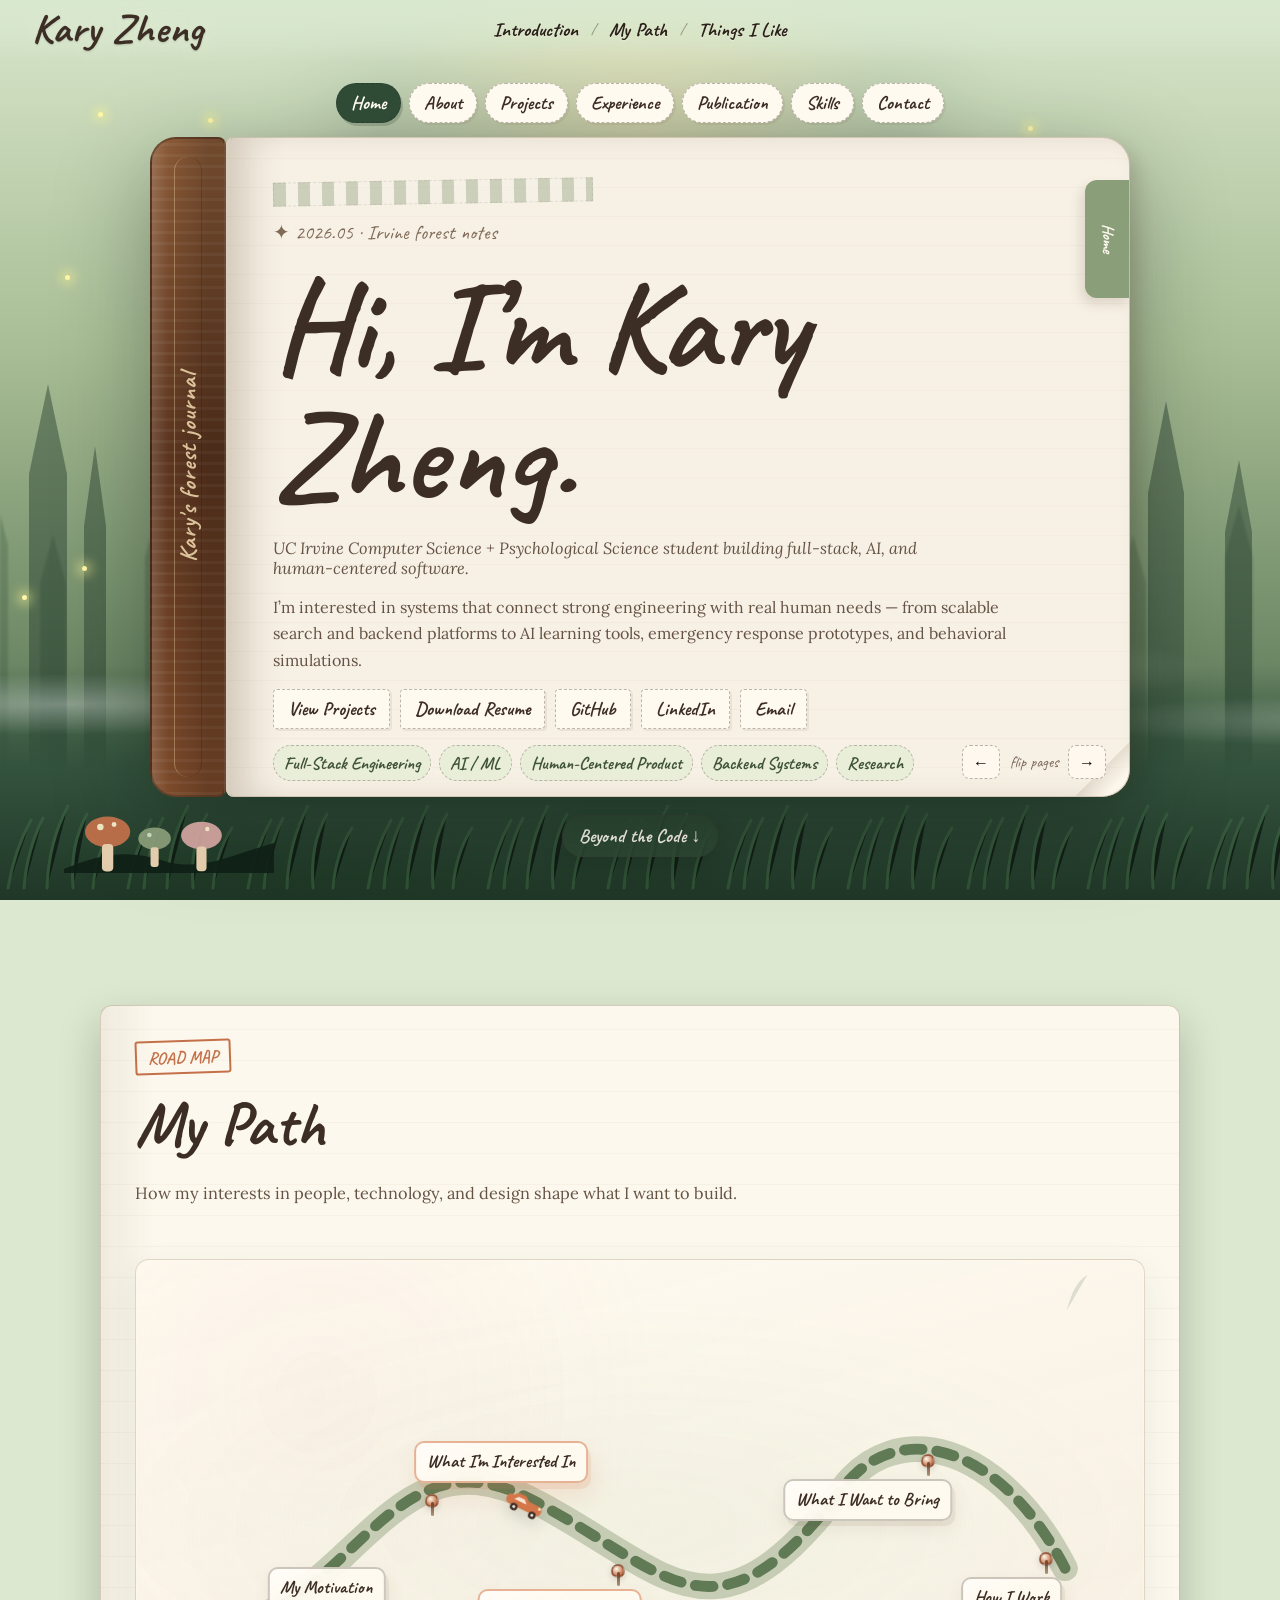
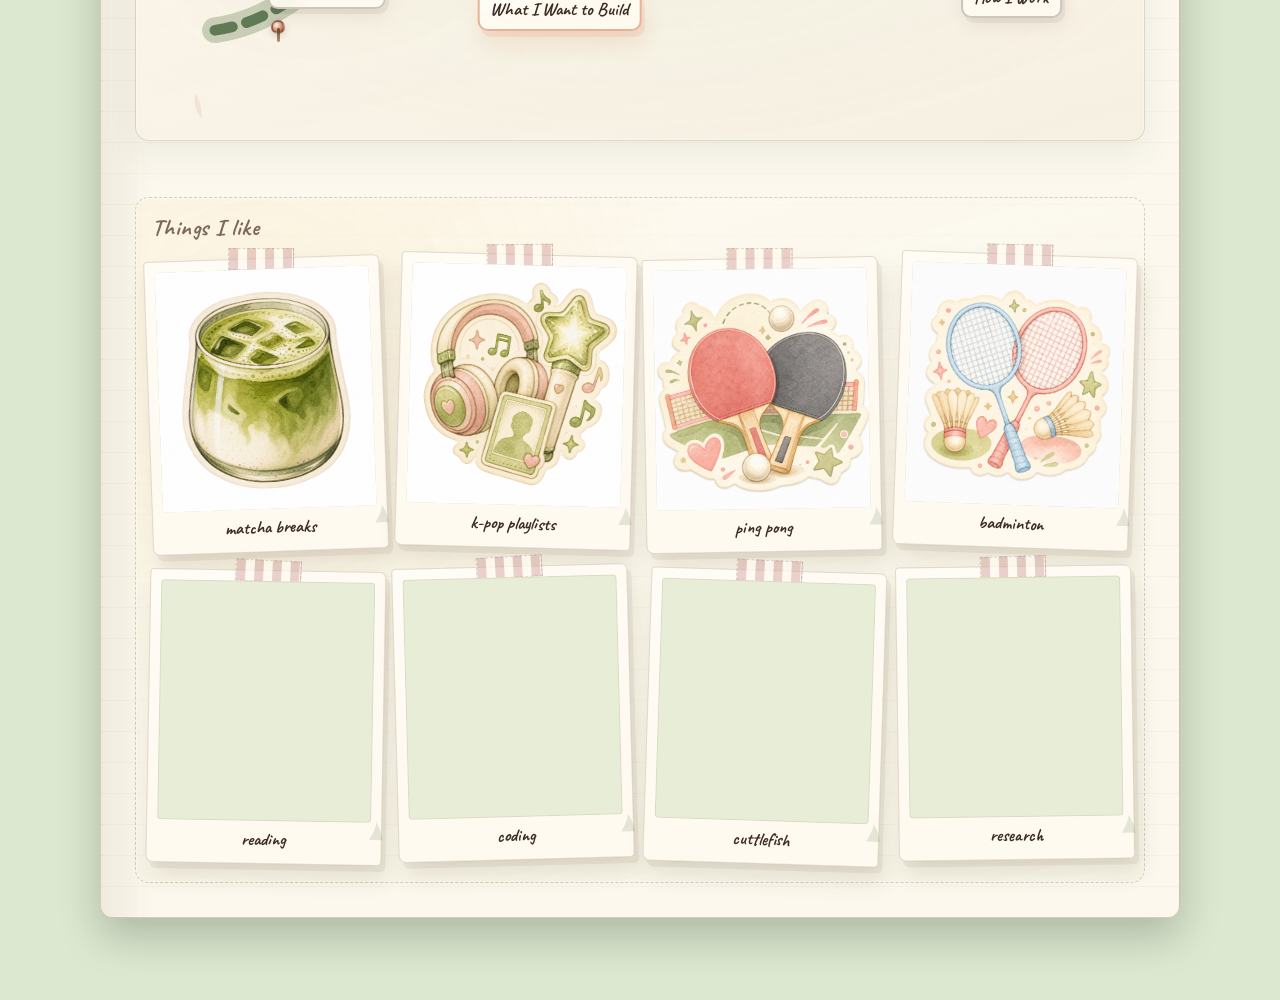
==== commit dcdfe45a: "nice!" ====
--- a/index.html
+++ b/index.html
@@ -150,9 +150,98 @@
     width: min(1180px, calc(100% - 28px));
     min-height: 100vh;
     margin: 0 auto;
-    padding: 26px 0 36px;
+    padding: max(10px, env(safe-area-inset-top, 0px)) 0 36px;
     display: grid;
-    align-content: center;
+    align-content: start;
+  }
+  #introduction,
+  #my-path,
+  #things-i-like {
+    scroll-margin-top: 72px;
+  }
+  .site-header {
+    display: grid;
+    grid-template-columns: 1fr auto 1fr;
+    align-items: center;
+    width: 100%;
+    max-width: none;
+    margin: 0;
+    padding: max(8px, env(safe-area-inset-top, 0px)) clamp(14px, 4vw, 32px) 12px;
+    position: sticky;
+    top: 0;
+    z-index: 60;
+    border: none;
+    border-radius: 0;
+    background: linear-gradient(180deg, rgba(216, 232, 207, .85) 0%, rgba(216, 232, 207, .45) 65%, transparent 100%);
+    box-shadow: none;
+    backdrop-filter: none;
+  }
+  .site-logo {
+    grid-column: 1;
+    justify-self: start;
+    color: #3d2e25;
+    font-family: "Caveat", "Klee One", cursive;
+    font-size: clamp(2rem, 4.8vw, 2.55rem);
+    font-weight: 700;
+    letter-spacing: .02em;
+    text-decoration: none;
+    line-height: 1.05;
+    text-shadow:
+      0 0 20px rgba(247, 241, 229, .45),
+      0 1px 2px rgba(16, 32, 22, .2);
+    transition: color .15s ease, opacity .15s ease;
+  }
+  .site-logo:hover {
+    color: #2a2119;
+    transform: none;
+    opacity: .95;
+  }
+  .site-logo:focus-visible {
+    outline: 2px dashed rgba(47, 75, 54, .45);
+    outline-offset: 4px;
+    border-radius: 4px;
+  }
+  .site-nav {
+    grid-column: 2;
+    justify-self: center;
+    display: flex;
+    flex-wrap: wrap;
+    align-items: center;
+    justify-content: center;
+    gap: 2px 0;
+    row-gap: 4px;
+  }
+  .site-nav a {
+    padding: 4px 8px;
+    border-radius: 0;
+    color: #2a2119;
+    font-family: "Caveat", "Klee One", cursive;
+    font-size: clamp(1.02rem, 2.5vw, 1.22rem);
+    font-weight: 700;
+    text-decoration: none;
+    text-shadow: 0 1px 0 rgba(255, 250, 240, .55);
+    transition: color .15s ease, opacity .15s ease;
+  }
+  .site-nav a:hover {
+    color: #1a1410;
+    background: transparent;
+    text-decoration: underline;
+    text-decoration-thickness: 1.5px;
+    text-underline-offset: 4px;
+  }
+  .site-nav a:focus-visible {
+    outline: 2px dashed rgba(47, 75, 54, .5);
+    outline-offset: 3px;
+    border-radius: 4px;
+  }
+  .site-nav-sep {
+    padding: 0 5px;
+    color: rgba(61, 46, 37, .42);
+    font-family: "Caveat", "Klee One", cursive;
+    font-size: .95rem;
+    font-weight: 500;
+    user-select: none;
+    text-shadow: none;
   }
   .scroll-down {
     width: fit-content;
@@ -167,41 +256,66 @@
     font-weight: 700;
     box-shadow: 0 10px 24px rgba(17, 25, 18, .18);
   }
-  .top-tabs {
+  .book-wrap {
+    position: relative;
+    display: grid;
+    grid-template-columns: 76px minmax(0, 1fr);
+    grid-template-rows: auto 1fr;
+    width: min(980px, 100%);
+    margin: 0 auto;
+    perspective: 1800px;
+    filter: drop-shadow(0 26px 46px rgba(5, 13, 8, 0.35));
+  }
+  .journal-nav {
+    grid-column: 1 / -1;
+    grid-row: 1;
     display: flex;
     flex-wrap: wrap;
     justify-content: center;
     gap: 8px;
-    margin-bottom: 18px;
-  }
-  .top-tabs button {
-    min-height: 36px;
-    padding: 5px 14px;
-    border: 1.5px dashed rgba(74, 63, 53, 0.38);
+    width: 100%;
+    max-width: 100%;
+    margin: 0;
+    padding: 10px 8px 14px;
+    border: none;
+    border-radius: 0;
+    background: transparent;
+    box-shadow: none;
+  }
+  .journal-nav__btn {
+    margin: 0;
+    padding: 7px 14px;
+    border: 1.5px dashed rgba(74, 63, 53, .38);
     border-radius: 999px;
-    color: #3b2d25;
-    background: rgba(255, 250, 240, 0.82);
+    background: #fffaf0;
+    color: var(--ink);
     font-family: "Caveat", "Klee One", cursive;
-    font-size: 1.2rem;
+    font-size: clamp(1.02rem, 2.2vw, 1.18rem);
     font-weight: 700;
     cursor: pointer;
-    box-shadow: 0 5px 16px rgba(17, 25, 18, 0.12);
-  }
-  .top-tabs button.active {
+    box-shadow: 2px 2px 0 rgba(84, 58, 36, .07);
+    transition: background .15s ease, color .15s ease, border-color .15s ease, transform .15s ease;
+    appearance: none;
+    -webkit-appearance: none;
+  }
+  .journal-nav__btn:hover {
+    border-color: rgba(47, 75, 54, .42);
+    transform: translateY(-1px);
+  }
+  .journal-nav__btn:focus-visible {
+    outline: 2px dashed rgba(47, 75, 54, .45);
+    outline-offset: 3px;
+  }
+  .journal-nav__btn.is-active {
+    background: var(--forest);
     color: #fffaf0;
-    background: var(--forest);
-    border-color: rgba(255, 250, 240, 0.5);
-  }
-  .book-wrap {
-    position: relative;
-    display: grid;
-    grid-template-columns: 76px minmax(0, 1fr);
-    width: min(980px, 100%);
-    margin: 0 auto;
-    perspective: 1800px;
-    filter: drop-shadow(0 26px 46px rgba(5, 13, 8, 0.35));
+    border-color: rgba(35, 55, 40, .55);
+    box-shadow: 2px 3px 0 rgba(35, 55, 40, .2);
   }
   .spine {
+    grid-column: 1;
+    grid-row: 2;
+    align-self: stretch;
     position: relative;
     min-height: 660px;
     border-radius: 26px 8px 8px 26px;
@@ -232,6 +346,8 @@
     transform: translate(-50%, -50%) rotate(-90deg);
   }
   .book {
+    grid-column: 2;
+    grid-row: 2;
     position: relative;
     min-height: 660px;
     transform-style: preserve-3d;
@@ -363,7 +479,9 @@
   .about .side-tab { background: #c4714a; --tab-top: 92px; }
   .work .side-tab { background: #d4a5a0; --tab-top: 142px; }
   .loves .side-tab { background: #6f8a67; --tab-top: 192px; }
-  .guest .side-tab { background: #9a7b6a; --tab-top: 242px; }
+  .publication .side-tab { background: #c9a227; --tab-top: 242px; }
+  .skills-page .side-tab { background: #5d7a52; --tab-top: 292px; }
+  .guest .side-tab { background: #9a7b6a; --tab-top: 342px; }
   .washi {
     width: min(320px, 68%);
     height: 24px;
@@ -376,6 +494,8 @@
   .about { --washi: repeating-linear-gradient(90deg, rgba(196,113,74,.35) 0 12px, rgba(212,165,160,.35) 12px 24px); --tilt: .8deg; }
   .work { --washi: repeating-linear-gradient(90deg, rgba(212,165,160,.45) 0 10px, rgba(245,240,232,.55) 10px 22px); --tilt: -1.2deg; }
   .loves { --washi: repeating-linear-gradient(90deg, rgba(139,158,122,.45) 0 8px, rgba(231,199,112,.28) 8px 18px); --tilt: 1.4deg; }
+  .publication { --washi: repeating-linear-gradient(90deg, rgba(231,199,112,.42) 0 10px, rgba(212,165,160,.32) 10px 22px); --tilt: -.9deg; }
+  .skills-page { --washi: repeating-linear-gradient(90deg, rgba(139,158,122,.38) 0 11px, rgba(245,240,232,.55) 11px 24px); --tilt: 1.1deg; }
   .guest { --washi: repeating-linear-gradient(90deg, rgba(154,123,106,.38) 0 12px, rgba(255,250,240,.5) 12px 24px); --tilt: -.7deg; }
   .date {
     color: #806a58;
@@ -405,6 +525,12 @@
     color: var(--soft-ink);
     font-size: 1.02rem;
     font-style: italic;
+  }
+  .hero-copy {
+    max-width: 760px;
+    color: var(--soft-ink);
+    font-size: 1rem;
+    line-height: 1.65;
   }
   .hero-actions, .contact-links {
     display: flex;
@@ -449,6 +575,25 @@
     clip-path: polygon(0 2%, 8% 0, 19% 2%, 30% 0, 41% 2%, 52% 0, 63% 2%, 74% 0, 86% 2%, 100% 0, 99% 100%, 86% 98%, 74% 100%, 62% 98%, 50% 100%, 38% 98%, 26% 100%, 14% 98%, 0 100%);
   }
   .note-card p + p { margin-top: 10px; }
+  .tag-row, .fact-row, .tech-row {
+    display: flex;
+    flex-wrap: wrap;
+    gap: 8px;
+  }
+  .tag-row span, .fact-row span, .tech-row span {
+    padding: 6px 10px;
+    border: 1.5px dashed rgba(74, 63, 53, .32);
+    border-radius: 999px;
+    color: #405438;
+    background: rgba(232, 237, 216, .88);
+    font-family: "Caveat", "Klee One", cursive;
+    font-size: 1.1rem;
+    font-weight: 700;
+  }
+  .fact-row span {
+    color: #754a33;
+    background: rgba(252, 238, 232, .7);
+  }
   .timeline, .fun-list {
     display: grid;
     gap: 10px;
@@ -480,8 +625,123 @@
   }
   .project-grid {
     display: grid;
-    grid-template-columns: repeat(3, minmax(0, 1fr));
+    grid-template-columns: repeat(2, minmax(0, 1fr));
     gap: 14px;
+  }
+  .project-card {
+    display: grid;
+    align-content: start;
+    gap: 12px;
+    min-height: 0;
+    padding: 16px 16px 14px;
+    color: var(--soft-ink);
+    background: rgba(255, 250, 240, .9);
+    border: 1.5px dashed rgba(74, 63, 53, .28);
+    box-shadow: 3px 4px 0 rgba(84, 58, 36, .08);
+    transform: rotate(var(--r));
+    transition: transform .2s ease, box-shadow .2s ease, background .2s ease;
+  }
+  .project-card:hover,
+  .project-card:focus-within {
+    z-index: 6;
+    transform: rotate(0deg) translateY(-3px);
+    background: #fffaf0;
+    box-shadow: 5px 7px 14px rgba(82, 54, 34, .16);
+    outline: 2px dashed rgba(47, 75, 54, .45);
+    outline-offset: 4px;
+  }
+  .project-card h3 {
+    font-size: 1.55rem;
+    line-height: 1.08;
+  }
+  .project-card-summary {
+    margin: 0;
+    font-size: .88rem;
+    line-height: 1.52;
+    color: var(--soft-ink);
+  }
+  .project-card .tech-row {
+    flex-wrap: wrap;
+    gap: 6px;
+    margin-top: 2px;
+  }
+  .projects-intro-row {
+    display: flex;
+    flex-wrap: wrap;
+    align-items: center;
+    gap: 12px 18px;
+    margin: 0 0 14px;
+  }
+  .projects-intro-row .subtitle {
+    flex: 1 1 min(100%, 28rem);
+    margin: 0;
+  }
+  .project-details-btn,
+  .experience-details-btn {
+    justify-self: start;
+    margin-top: 6px;
+    appearance: none;
+    cursor: pointer;
+    display: inline-flex;
+    align-items: center;
+    justify-content: center;
+    min-height: 40px;
+    padding: 9px 22px;
+    border: 2px solid rgba(61, 82, 52, .38);
+    border-radius: 999px;
+    color: #2a4324;
+    background: linear-gradient(165deg, rgba(255, 255, 255, .55) 0%, rgba(232, 237, 216, .98) 48%, rgba(220, 232, 207, .92) 100%);
+    font-family: "Caveat", "Klee One", cursive;
+    font-size: 1.2rem;
+    font-weight: 700;
+    line-height: 1.2;
+    letter-spacing: .02em;
+    box-shadow:
+      0 4px 0 rgba(61, 82, 52, .2),
+      inset 0 1px 0 rgba(255, 255, 255, .85);
+    transition: transform .18s ease, box-shadow .18s ease, background .18s ease, border-color .18s ease;
+  }
+  .project-details-btn:hover,
+  .experience-details-btn:hover {
+    transform: translateY(-2px);
+    border-color: rgba(47, 75, 54, .48);
+    background: linear-gradient(165deg, rgba(255, 255, 255, .72) 0%, rgba(238, 244, 226, 1) 55%, rgba(225, 235, 210, .98) 100%);
+    box-shadow:
+      0 6px 0 rgba(61, 82, 52, .16),
+      inset 0 1px 0 rgba(255, 255, 255, .95);
+  }
+  .project-details-btn:active,
+  .experience-details-btn:active {
+    transform: translateY(1px);
+    box-shadow:
+      0 2px 0 rgba(61, 82, 52, .22),
+      inset 0 1px 0 rgba(255, 255, 255, .7);
+  }
+  .project-details-btn:focus-visible,
+  .experience-details-btn:focus-visible {
+    outline: 2px dashed rgba(47, 75, 54, .55);
+    outline-offset: 3px;
+  }
+  .project-card ul,
+  .experience-card ul {
+    display: grid;
+    gap: 6px;
+    margin-left: 1rem;
+    color: var(--soft-ink);
+    font-size: .84rem;
+    line-height: 1.45;
+  }
+  .project-card .role-detail {
+    padding-left: 10px;
+    border-left: 3px solid rgba(196, 113, 74, .52);
+    font-style: italic;
+  }
+  .tech-row span {
+    border-radius: 4px;
+    font-size: .98rem;
+    padding: 4px 8px;
+    color: #536747;
+    background: rgba(232, 237, 216, .62);
   }
   .polaroid {
     position: relative;
@@ -534,6 +794,85 @@
     font-family: "Lora", serif;
     font-size: .66rem;
     line-height: 1.35;
+  }
+  .experience-grid {
+    display: grid;
+    grid-template-columns: repeat(2, minmax(0, 1fr));
+    gap: 14px;
+  }
+  .experience-card {
+    padding: 15px 16px;
+    color: var(--soft-ink);
+    background: rgba(255, 250, 240, .78);
+    border-left: 4px solid var(--sage);
+    box-shadow: 2px 3px 0 rgba(84, 58, 36, .07);
+  }
+  .experience-card h3 {
+    font-size: 1.5rem;
+  }
+  .experience-card .role {
+    margin-bottom: 5px;
+    color: #7c604e;
+    font-family: "Caveat", "Klee One", cursive;
+    font-size: 1.16rem;
+    font-weight: 700;
+  }
+  .experience-card p {
+    font-size: .92rem;
+    line-height: 1.55;
+  }
+  .publication-card {
+    border-left-color: rgba(231, 199, 112, .85);
+  }
+  .skills-cloud {
+    display: grid;
+    gap: 22px;
+    margin-top: 8px;
+  }
+  .skills-cloud h3 {
+    margin: 0 0 10px 2px;
+    font-size: 1.42rem;
+    color: var(--ink);
+  }
+  .skill-bubble-list {
+    display: flex;
+    flex-wrap: wrap;
+    gap: 10px;
+    margin: 0;
+    padding: 0;
+    list-style: none;
+  }
+  .skill-bubble-list li {
+    padding: 9px 15px;
+    border-radius: 999px;
+    border: 1.5px dashed rgba(74, 63, 53, .34);
+    font-family: "Caveat", "Klee One", cursive;
+    font-size: 1.14rem;
+    font-weight: 700;
+    line-height: 1.2;
+    box-shadow: 2px 4px 0 rgba(84, 58, 36, .07);
+    transition: transform .18s ease, box-shadow .18s ease;
+  }
+  .skill-bubble-list.lang li {
+    color: #3d5234;
+    background: linear-gradient(165deg, rgba(255, 255, 255, .35), transparent 48%), rgba(232, 237, 216, .92);
+  }
+  .skill-bubble-list.tools li {
+    color: #6b4030;
+    background: linear-gradient(165deg, rgba(255, 255, 255, .4), transparent 50%), rgba(252, 238, 232, .88);
+  }
+  .skill-bubble-list.tech li {
+    color: #52462a;
+    background: linear-gradient(165deg, rgba(255, 255, 255, .38), transparent 48%), rgba(245, 228, 196, .88);
+  }
+  .skill-bubble-list li:nth-child(5n + 1) { transform: rotate(-1.2deg); }
+  .skill-bubble-list li:nth-child(5n + 2) { transform: rotate(.85deg); }
+  .skill-bubble-list li:nth-child(5n + 3) { transform: rotate(-.55deg); }
+  .skill-bubble-list li:nth-child(5n + 4) { transform: rotate(1.1deg); }
+  .skill-bubble-list li:nth-child(5n) { transform: rotate(-.9deg); }
+  .skill-bubble-list li:hover {
+    transform: rotate(0deg) translateY(-3px);
+    box-shadow: 3px 6px 12px rgba(82, 54, 34, .12);
   }
   .sticker-sheet {
     display: flex;
@@ -602,25 +941,34 @@
     pointer-events: auto;
   }
   .page-scroll-cue {
-    position: sticky;
-    bottom: 56px;
-    justify-self: end;
-    z-index: 9;
+    flex-shrink: 0;
     width: fit-content;
-    padding: 7px 13px;
+    margin: 0;
+    padding: 8px 16px;
     color: #fffaf0;
-    background: rgba(47, 75, 54, .9);
-    border: 1px dashed rgba(255,250,240,.65);
+    background: rgba(47, 75, 54, .92);
+    border: 1.5px dashed rgba(255, 250, 240, .55);
     border-radius: 999px;
     font-family: "Caveat", cursive;
-    font-size: 1.05rem;
+    font-size: 1.08rem;
+    font-weight: 700;
     cursor: pointer;
-    box-shadow: 0 8px 18px rgba(44, 68, 48, .22);
+    box-shadow: 0 4px 14px rgba(44, 68, 48, .24);
+    transition: transform .15s ease, box-shadow .15s ease, background .15s ease;
+  }
+  .page-scroll-cue:hover {
+    transform: translateY(-1px);
+    background: rgba(47, 75, 54, .98);
+    box-shadow: 0 6px 18px rgba(44, 68, 48, .28);
+  }
+  .page-scroll-cue:focus-visible {
+    outline: 2px dashed rgba(255, 250, 240, .85);
+    outline-offset: 3px;
   }
   .modal {
     position: fixed;
     inset: 0;
-    z-index: 30;
+    z-index: 90;
     display: none;
     place-items: center;
     padding: 18px;
@@ -630,7 +978,7 @@
   .modal.open { display: grid; }
   .modal-card {
     position: relative;
-    width: min(650px, 100%);
+    width: min(720px, 100%);
     max-height: min(78vh, 720px);
     overflow: auto;
     padding: clamp(22px, 4vw, 34px);
@@ -646,10 +994,40 @@
     padding-right: 44px;
     font-size: clamp(2.1rem, 6vw, 3.2rem);
   }
-  .modal-card p {
+  .modal-card p#modalSummary {
     margin: 8px 0 12px;
     color: var(--soft-ink);
     font-style: italic;
+  }
+  .modal-role-detail {
+    margin: 0 0 12px;
+    padding: 8px 12px;
+    color: var(--ink);
+    font-family: "Caveat", "Klee One", cursive;
+    font-size: 1.15rem;
+    font-style: normal;
+    font-weight: 700;
+    line-height: 1.35;
+    background: rgba(232, 237, 216, .45);
+    border-left: 4px solid rgba(196, 113, 74, .55);
+    border-radius: 0 6px 6px 0;
+  }
+  .modal-screenshots {
+    display: grid;
+    gap: 12px;
+    margin: 0 0 16px;
+  }
+  .modal-shot {
+    margin: 0;
+    overflow: hidden;
+    border-radius: 8px;
+    border: 1px solid rgba(113, 87, 58, .22);
+    box-shadow: 2px 4px 12px rgba(82, 54, 34, .12);
+  }
+  .modal-shot img {
+    display: block;
+    width: 100%;
+    height: auto;
   }
   .modal-card ul {
     display: grid;
@@ -657,10 +1035,19 @@
     margin: 0 0 14px 1.1rem;
     color: var(--soft-ink);
   }
+  .modal-tech-tags {
+    flex-wrap: wrap;
+    gap: 6px;
+    margin: 0 0 14px;
+  }
+  .modal-tech-tags[hidden] {
+    display: none !important;
+  }
   .modal-close {
     position: absolute;
     top: 14px;
     right: 14px;
+    z-index: 91;
     width: 36px;
     height: 34px;
     color: var(--ink);
@@ -698,15 +1085,15 @@
     display: grid;
     gap: 18px;
     padding: clamp(22px, 4vw, 34px);
+    overflow: visible;
     background:
       linear-gradient(90deg, rgba(80,55,34,0.07), transparent 5%),
       repeating-linear-gradient(0deg, transparent, transparent 30px, rgba(180,160,120,0.12) 31px),
       rgba(255, 250, 240, .9);
     border: 1.5px solid rgba(113, 87, 58, .28);
-    border-radius: 10px;
+    border-radius: 12px;
     box-shadow: 0 18px 42px rgba(7, 20, 12, .22);
     backdrop-filter: blur(5px);
-    clip-path: polygon(0 1%, 9% 0, 19% 1%, 30% 0, 41% 1%, 52% 0, 63% 1%, 75% 0, 86% 1%, 100% 0, 100% 99%, 88% 100%, 76% 99%, 63% 100%, 50% 99%, 38% 100%, 25% 99%, 12% 100%, 0 99%);
   }
   .trail-kicker {
     width: fit-content;
@@ -738,6 +1125,446 @@
     font-size: .9rem;
     line-height: 1.55;
   }
+  .sr-only {
+    position: absolute;
+    width: 1px;
+    height: 1px;
+    padding: 0;
+    margin: -1px;
+    overflow: hidden;
+    clip: rect(0, 0, 0, 0);
+    white-space: nowrap;
+    border: 0;
+  }
+  .beyond-subtitle {
+    margin: 4px 0 2px;
+    color: #7b6859;
+    font-family: "Caveat", "Klee One", cursive;
+    font-size: 1.35rem;
+    font-weight: 700;
+    letter-spacing: 0.02em;
+  }
+  .map-stop__popup {
+    position: absolute;
+    width: 1px;
+    height: 1px;
+    padding: 0;
+    margin: -1px;
+    overflow: hidden;
+    clip: rect(0, 0, 0, 0);
+    white-space: nowrap;
+    border: 0;
+  }
+  .map-stop-modal-layer {
+    position: absolute;
+    inset: 0;
+    z-index: 25;
+    display: flex;
+    align-items: center;
+    justify-content: center;
+    padding: 14px;
+    border-radius: 14px;
+    overflow: hidden;
+    box-sizing: border-box;
+  }
+  .map-stop-modal-layer[hidden] {
+    display: none !important;
+  }
+  .map-stop-modal-scrim {
+    position: absolute;
+    inset: 0;
+    margin: 0;
+    padding: 0;
+    border: none;
+    border-radius: inherit;
+    background: rgba(247, 241, 229, .38);
+    backdrop-filter: blur(5px);
+    -webkit-backdrop-filter: blur(5px);
+    cursor: pointer;
+  }
+  .map-stop-modal-pop {
+    position: relative;
+    z-index: 1;
+    width: min(440px, calc(100% - 8px));
+    max-height: min(72vh, 100%);
+    margin: 0;
+    overflow: auto;
+    pointer-events: auto;
+    outline: none;
+  }
+  .map-stop-dialog__panel {
+    position: relative;
+    padding: 22px 22px 20px;
+    border-radius: 14px;
+    border: 1.5px solid rgba(113, 87, 58, .22);
+    background:
+      linear-gradient(155deg, rgba(255, 255, 255, .4), transparent 46%),
+      rgba(255, 250, 240, .97);
+    box-shadow: 0 20px 48px rgba(44, 68, 48, .2), inset 0 0 0 1px rgba(255, 250, 240, .55);
+  }
+  .map-stop-dialog__close {
+    position: absolute;
+    top: 10px;
+    right: 10px;
+    width: 36px;
+    height: 36px;
+    margin: 0;
+    padding: 0;
+    border: none;
+    border-radius: 10px;
+    background: rgba(232, 237, 216, .65);
+    color: #4a3d33;
+    font-size: 1.35rem;
+    line-height: 1;
+    cursor: pointer;
+    transition: background .15s ease, color .15s ease;
+  }
+  .map-stop-dialog__close:hover {
+    background: rgba(212, 165, 160, .35);
+    color: #3d2e25;
+  }
+  .map-stop-dialog__close:focus-visible {
+    outline: 2px dashed rgba(47, 75, 54, .45);
+    outline-offset: 2px;
+  }
+  .map-stop-dialog__title {
+    margin: 0 40px 10px 0;
+    color: #3d2e25;
+    font-family: "Caveat", "Klee One", cursive;
+    font-size: clamp(1.45rem, 4vw, 1.85rem);
+    font-weight: 700;
+    line-height: 1.15;
+  }
+  .map-stop-dialog__tag {
+    margin: 0 0 14px;
+    color: #6b5a4a;
+    font-family: "Lora", Georgia, serif;
+    font-size: .98rem;
+    font-style: italic;
+    line-height: 1.45;
+  }
+  .map-stop-dialog__tag:empty {
+    display: none;
+  }
+  .map-stop-dialog__body p {
+    margin: 0 0 12px;
+    color: var(--soft-ink);
+    font-size: .96rem;
+    line-height: 1.58;
+  }
+  .map-stop-dialog__body p:last-child {
+    margin-bottom: 0;
+  }
+  .beyond-road-intro {
+    max-width: 40rem;
+    margin: 6px 0 22px;
+    padding-right: 8px;
+    color: var(--soft-ink);
+    font-size: 1.02rem;
+    line-height: 1.58;
+  }
+  .interest-road.map-road {
+    --map-t: 0.35;
+    position: relative;
+    margin: 12px 0 16px;
+    padding: 18px 12px 22px;
+    overflow: visible;
+    border-radius: 14px;
+    background:
+      radial-gradient(ellipse 85% 75% at 50% 55%, rgba(232, 237, 216, .45), transparent 62%),
+      radial-gradient(circle at 18% 28%, rgba(212, 165, 160, .08), transparent 38%),
+      linear-gradient(165deg, rgba(255, 250, 240, .92), rgba(245, 238, 224, .88));
+    border: 1.5px solid rgba(113, 87, 58, .2);
+    box-shadow: inset 0 0 0 1px rgba(255, 250, 240, .45), 0 12px 36px rgba(44, 68, 48, .08);
+  }
+  .map-road__frame {
+    position: relative;
+    width: 100%;
+    min-height: min(440px, 82vw);
+    margin: 0 auto;
+  }
+  .map-road__svg {
+    display: block;
+    width: 100%;
+    height: auto;
+    min-height: 220px;
+    max-height: min(420px, 52vh);
+    pointer-events: none;
+  }
+  .map-road__layer {
+    position: absolute;
+    left: 0;
+    top: 0;
+    width: 100%;
+    height: 100%;
+    pointer-events: none;
+  }
+  .map-road__stops {
+    position: absolute;
+    inset: 0;
+    pointer-events: none;
+  }
+  .map-stop {
+    position: absolute;
+    z-index: 7;
+    display: flex;
+    flex-direction: column;
+    align-items: center;
+    width: 0;
+    height: 0;
+    margin: 0;
+    padding: 0;
+    border: 0;
+    background: none;
+    font: inherit;
+    color: inherit;
+    cursor: pointer;
+    pointer-events: auto;
+    appearance: none;
+    -webkit-appearance: none;
+    transition: filter .2s ease;
+  }
+  .map-stop:focus {
+    outline: none;
+  }
+  .map-stop__pin {
+    position: absolute;
+    width: 14px;
+    height: 14px;
+    margin-left: -7px;
+    margin-top: -7px;
+    border-radius: 50%;
+    background: radial-gradient(circle at 35% 30%, #fff8e8, #c4714a 72%);
+    border: 2px solid rgba(61, 46, 37, .35);
+    box-shadow: 0 2px 6px rgba(61, 46, 37, .18);
+    flex-shrink: 0;
+  }
+  .map-stop__pin::after {
+    position: absolute;
+    bottom: -10px;
+    left: 50%;
+    width: 3px;
+    height: 14px;
+    margin-left: -1px;
+    border-radius: 2px;
+    background: linear-gradient(180deg, rgba(90, 58, 38, .85), rgba(139, 98, 62, .65));
+    content: "";
+  }
+  .map-stop__card {
+    position: absolute;
+    box-sizing: border-box;
+    width: max-content;
+    max-width: min(220px, 44vw);
+    padding: 8px 11px 9px;
+    border-radius: 10px;
+    border: 2px solid rgba(74, 63, 53, .28);
+    background:
+      linear-gradient(155deg, rgba(255, 255, 255, .55), transparent 46%),
+      rgba(255, 250, 240, .96);
+    box-shadow: 3px 5px 0 rgba(84, 58, 36, .07), 2px 8px 18px rgba(82, 54, 34, .08);
+    text-align: left;
+    transition: transform .18s ease, box-shadow .18s ease, border-color .18s ease;
+  }
+  .map-stop--above .map-stop__card {
+    bottom: calc(100% + 18px);
+    left: 50%;
+    transform: translateX(-50%);
+  }
+  .map-stop--below .map-stop__card {
+    top: calc(100% + 18px);
+    left: 50%;
+    transform: translateX(-50%);
+  }
+  .map-stop--left.map-stop--above .map-stop__card,
+  .map-stop--left.map-stop--below .map-stop__card {
+    left: 0;
+    transform: translateX(-12%);
+  }
+  .map-stop--right.map-stop--above .map-stop__card,
+  .map-stop--right.map-stop--below .map-stop__card {
+    left: auto;
+    right: 0;
+    transform: translateX(12%);
+  }
+  .map-stop__title {
+    display: block;
+    color: #3d2e25;
+    font-family: "Caveat", "Klee One", cursive;
+    font-size: clamp(1rem, 2.3vw, 1.14rem);
+    font-weight: 700;
+    line-height: 1.15;
+  }
+  .map-stop:hover .map-stop__card,
+  .map-stop:focus-visible .map-stop__card {
+    z-index: 8;
+    border-color: rgba(47, 75, 54, .35);
+    box-shadow: 4px 8px 0 rgba(84, 58, 36, .06), 8px 18px 28px rgba(82, 54, 34, .12);
+    transform: translateX(-50%) translateY(-3px);
+  }
+  .map-stop--left:hover .map-stop__card,
+  .map-stop--left:focus-visible .map-stop__card {
+    transform: translateX(-12%) translateY(-3px);
+  }
+  .map-stop--right:hover .map-stop__card,
+  .map-stop--right:focus-visible .map-stop__card {
+    transform: translateX(12%) translateY(-3px);
+  }
+  .map-stop:focus-visible .map-stop__card {
+    outline: 2px dashed rgba(47, 75, 54, .45);
+    outline-offset: 3px;
+  }
+  .map-stop.is-near .map-stop__card {
+    border-color: rgba(212, 119, 74, .55);
+    box-shadow: 3px 6px 0 rgba(212, 119, 74, .12), 4px 14px 22px rgba(212, 119, 74, .14);
+  }
+  .map-road__car {
+    position: absolute;
+    left: 0;
+    top: 0;
+    z-index: 5;
+    width: 46px;
+    height: auto;
+    margin: 0;
+    pointer-events: none;
+    will-change: transform;
+    filter: drop-shadow(2px 5px 8px rgba(44, 68, 48, .22));
+  }
+  .map-road__car-bob {
+    animation: map-car-bob 2.6s ease-in-out infinite;
+  }
+  .interest-road.is-pointer-drive .map-road__car-bob {
+    animation: none;
+  }
+  .interest-road.is-coarse .map-road__car-bob {
+    animation: map-car-bob 2.6s ease-in-out infinite;
+  }
+  @keyframes map-car-bob {
+    0%, 100% { transform: translateY(0); }
+    50% { transform: translateY(-3px); }
+  }
+  .map-road__car svg {
+    display: block;
+    width: 100%;
+    height: auto;
+  }
+  .scrapbook-doodle {
+    position: absolute;
+    z-index: 1;
+    opacity: .22;
+    pointer-events: none;
+  }
+  .scrapbook-doodle.leaf-a {
+    top: 14px;
+    right: 5%;
+    width: 36px;
+    height: 36px;
+    transform: rotate(-18deg);
+    background: url("data:image/svg+xml,%3Csvg xmlns='http://www.w3.org/2000/svg' viewBox='0 0 40 40'%3E%3Cpath fill='%236f8a67' d='M4 36c12-18 22-28 34-30C28 14 16 26 4 36Z'/%3E%3C/svg%3E") center/contain no-repeat;
+  }
+  .scrapbook-doodle.leaf-b {
+    bottom: 22px;
+    left: 5%;
+    width: 28px;
+    height: 28px;
+    transform: rotate(22deg);
+    background: url("data:image/svg+xml,%3Csvg xmlns='http://www.w3.org/2000/svg' viewBox='0 0 40 40'%3E%3Cpath fill='%23c4714a' opacity='.55' d='M8 8c10 8 18 18 22 30-12-6-20-16-22-30Z'/%3E%3C/svg%3E") center/contain no-repeat;
+  }
+  .photo-album-wrap {
+    position: relative;
+    margin-top: 22px;
+    padding: 18px 12px 22px;
+    border-radius: 14px;
+    background:
+      radial-gradient(circle at 12% 18%, rgba(231, 199, 112, .12), transparent 42%),
+      linear-gradient(165deg, rgba(255, 250, 240, .55), rgba(232, 237, 216, .22));
+    border: 1px dashed rgba(74, 63, 53, .22);
+    box-shadow: inset 0 0 0 1px rgba(255, 250, 240, .5);
+  }
+  .photo-album-wrap h3 {
+    position: relative;
+    z-index: 2;
+    margin: 0 0 14px 4px;
+    font-size: 1.45rem;
+  }
+  .photo-album {
+    display: grid;
+    grid-template-columns: repeat(4, minmax(0, 1fr));
+    gap: 18px 14px;
+    position: relative;
+    z-index: 2;
+  }
+  .photo-card {
+    position: relative;
+    display: grid;
+    gap: 8px;
+    margin: 0;
+    padding: 10px 10px 14px;
+    color: var(--ink);
+    background:
+      linear-gradient(160deg, rgba(255, 255, 255, .4), transparent 55%),
+      #fffaf0;
+    border: 1px solid rgba(113, 87, 58, .2);
+    border-radius: 4px 6px 5px 7px;
+    box-shadow: 4px 6px 0 rgba(84, 58, 36, .07), 6px 14px 22px rgba(82, 54, 34, .12);
+    transform: rotate(var(--r)) translate(var(--tx, 0), var(--ty, 0));
+    transition: transform .24s ease, box-shadow .24s ease;
+  }
+  .photo-card:nth-child(odd) { --ty: 4px; }
+  .photo-card:nth-child(3n) { --tx: -3px; }
+  .photo-card::before {
+    position: absolute;
+    top: -11px;
+    left: 50%;
+    width: min(64px, 42%);
+    height: 20px;
+    content: "";
+    background: repeating-linear-gradient(90deg, rgba(212,165,160,.5) 0 9px, rgba(255,250,240,.75) 9px 18px);
+    border: 1px dashed rgba(74, 63, 53, .2);
+    transform: translateX(-50%) rotate(var(--tape));
+    box-shadow: 0 1px 0 rgba(255, 250, 240, .6);
+  }
+  .photo-card::after {
+    position: absolute;
+    right: -6px;
+    bottom: 22px;
+    width: 22px;
+    height: 22px;
+    content: "";
+    opacity: .18;
+    background: url("data:image/svg+xml,%3Csvg xmlns='http://www.w3.org/2000/svg' viewBox='0 0 32 32'%3E%3Cpath fill='%236f8a67' d='M6 28c6-10 10-18 10-26 4 6 8 14 10 26H6Z'/%3E%3C/svg%3E") center/contain no-repeat;
+    pointer-events: none;
+  }
+  .photo-card:hover,
+  .photo-card:focus-within {
+    z-index: 5;
+    transform: rotate(calc(var(--r) * .35)) translateY(-8px) scale(1.02);
+    box-shadow: 5px 7px 0 rgba(84, 58, 36, .08), 10px 22px 28px rgba(82, 54, 34, .18);
+  }
+  .photo-card:focus-within {
+    outline: 2px dashed rgba(47, 75, 54, .5);
+    outline-offset: 4px;
+  }
+  .photo-card .photo-frame {
+    position: relative;
+    overflow: hidden;
+    border-radius: 4px;
+    background: #e8edd8;
+    box-shadow: inset 0 0 0 1px rgba(113, 87, 58, .12);
+  }
+  .photo-card img {
+    display: block;
+    width: 100%;
+    aspect-ratio: 1 / .82;
+    object-fit: cover;
+    object-position: center;
+  }
+  .photo-card figcaption {
+    font-family: "Caveat", "Klee One", cursive;
+    font-size: 1.12rem;
+    font-weight: 700;
+    line-height: 1.12;
+    text-align: center;
+  }
   .skill-patches {
     display: flex;
     flex-wrap: wrap;
@@ -754,19 +1581,124 @@
     font-weight: 700;
     transform: rotate(var(--r));
   }
+  @media (max-width: 720px) {
+    .map-road__frame {
+      min-height: 0;
+      display: flex;
+      flex-direction: column;
+      gap: 10px;
+    }
+    .map-road__svg {
+      min-height: 110px;
+      max-height: 190px;
+      flex-shrink: 0;
+    }
+    .map-road__layer {
+      position: relative;
+      width: 100%;
+      height: auto;
+      min-height: 0;
+    }
+    .map-road__stops {
+      position: relative;
+      inset: auto;
+      display: flex;
+      flex-direction: column;
+      gap: 14px;
+      margin-left: 10px;
+      padding: 4px 6px 8px 18px;
+      border-left: 3px dashed rgba(95, 122, 84, .38);
+    }
+    .map-stop {
+      position: relative !important;
+      left: auto !important;
+      top: auto !important;
+      width: 100%;
+      height: auto;
+      flex-direction: row;
+      align-items: flex-start;
+      gap: 12px;
+    }
+    .map-stop__pin {
+      margin-top: 10px;
+      flex-shrink: 0;
+    }
+    .map-stop__pin::after {
+      display: none;
+    }
+    .map-stop__card {
+      position: relative !important;
+      inset: auto !important;
+      transform: none !important;
+      max-width: none !important;
+      width: 100%;
+    }
+    .map-stop:hover .map-stop__card,
+    .map-stop:focus-visible .map-stop__card,
+    .map-stop--left:hover .map-stop__card,
+    .map-stop--left:focus-visible .map-stop__card,
+    .map-stop--right:hover .map-stop__card,
+    .map-stop--right:focus-visible .map-stop__card {
+      transform: none !important;
+    }
+    .map-road__car {
+      display: none;
+    }
+  }
   @media (max-width: 850px) {
-    .shell { align-content: start; padding-top: 14px; }
+    .shell { padding-top: max(12px, env(safe-area-inset-top, 0px)); }
     .book-wrap { grid-template-columns: 42px minmax(0, 1fr); }
     .spine, .book { min-height: 760px; }
     .spine-title { font-size: 1.1rem; }
     .page { padding: 22px 18px 70px; }
-    .project-grid { grid-template-columns: repeat(2, minmax(0, 1fr)); }
+    .project-grid { grid-template-columns: 1fr; }
+    .trail-grid { grid-template-columns: 1fr; }
     .side-tab { width: 34px; height: 96px; font-size: .82rem; }
-    .trail-grid { grid-template-columns: 1fr; }
+    .experience-grid { grid-template-columns: 1fr; }
+    .interest-road.map-road {
+      padding: 16px 10px 18px;
+    }
+    .map-road__frame {
+      min-height: 260px;
+    }
+    .map-road__svg {
+      min-height: 170px;
+      max-height: 300px;
+    }
+    .map-road__car {
+      width: 38px;
+    }
+    .map-stop__card {
+      max-width: min(260px, 90%);
+    }
+    .photo-album { grid-template-columns: repeat(2, minmax(0, 1fr)); }
   }
   @media (max-width: 560px) {
-    .top-tabs { gap: 5px; }
-    .top-tabs button { padding: 4px 9px; font-size: 1rem; }
+    .site-header {
+      display: flex;
+      flex-direction: column;
+      align-items: stretch;
+      gap: 10px 12px;
+      padding: max(6px, env(safe-area-inset-top, 0px)) clamp(12px, 4vw, 20px) 10px;
+    }
+    .site-logo {
+      align-self: flex-start;
+      font-size: clamp(1.85rem, 7vw, 2.2rem);
+    }
+    .site-nav {
+      justify-content: center;
+      width: 100%;
+      gap: 2px 0;
+      row-gap: 2px;
+    }
+    .site-nav a {
+      padding: 3px 6px;
+      font-size: clamp(.98rem, 4vw, 1.12rem);
+    }
+    .site-nav-sep {
+      padding: 0 4px;
+      font-size: .85rem;
+    }
     .book-wrap { width: 100%; grid-template-columns: 28px minmax(0, 1fr); }
     .spine, .book { min-height: 820px; }
     h1 { font-size: 4.3rem; }
@@ -776,6 +1708,35 @@
     .photo { aspect-ratio: 2 / 1; }
     .side-tab { display: none; }
     .hint { display: none; }
+    .photo-album { grid-template-columns: 1fr; }
+    .beyond-road-intro {
+      font-size: .96rem;
+      margin-bottom: 16px;
+    }
+    .journal-nav {
+      padding: 10px 8px;
+      gap: 6px;
+    }
+    .journal-nav__btn {
+      padding: 6px 11px;
+      font-size: clamp(.95rem, 3.5vw, 1.08rem);
+    }
+  }
+  @media (prefers-reduced-motion: reduce) {
+    *, *::before, *::after {
+      animation-duration: .01ms !important;
+      animation-iteration-count: 1 !important;
+      scroll-behavior: auto !important;
+      transition-duration: .01ms !important;
+    }
+    .map-road__car-bob {
+      animation: none !important;
+    }
+    .map-stop-modal-scrim {
+      backdrop-filter: none !important;
+      -webkit-backdrop-filter: none !important;
+      background: rgba(247, 241, 229, .78);
+    }
   }
 </style>
 </head>
@@ -794,167 +1755,382 @@
     </svg>
   </div>
 
+  <header class="site-header">
+    <a href="#introduction" class="site-logo">Kary Zheng</a>
+    <nav class="site-nav" aria-label="Sections">
+      <a href="#introduction">Introduction</a>
+      <span class="site-nav-sep" aria-hidden="true">/</span>
+      <a href="#my-path">My Path</a>
+      <span class="site-nav-sep" aria-hidden="true">/</span>
+      <a href="#things-i-like">Things I Like</a>
+    </nav>
+  </header>
+
   <main class="shell">
-    <nav class="top-tabs" aria-label="Notebook pages">
-      <button class="active" data-page="0">cover</button>
-      <button data-page="1">about</button>
-      <button data-page="2">work</button>
-      <button data-page="3">loves</button>
-      <button data-page="4">Leave a Note!</button>
-    </nav>
-
-    <div class="book-wrap">
+    <div class="book-wrap" id="introduction">
+      <nav class="journal-nav" aria-label="Journal pages">
+        <button type="button" class="journal-nav__btn is-active" data-page-jump="0" aria-current="page">Home</button>
+        <button type="button" class="journal-nav__btn" data-page-jump="1">About</button>
+        <button type="button" class="journal-nav__btn" data-page-jump="2">Projects</button>
+        <button type="button" class="journal-nav__btn" data-page-jump="3">Experience</button>
+        <button type="button" class="journal-nav__btn" data-page-jump="4">Publication</button>
+        <button type="button" class="journal-nav__btn" data-page-jump="5">Skills</button>
+        <button type="button" class="journal-nav__btn" data-page-jump="6">Contact</button>
+      </nav>
       <aside class="spine" aria-hidden="true"><div class="spine-title">Kary's forest journal</div></aside>
       <section class="book" aria-live="polite">
-        <article class="page cover active" data-title="cover">
-          <div class="side-tab">cover</div>
+        <article class="page cover active" data-title="Home">
+          <div class="side-tab">Home</div>
           <div class="washi"></div>
           <p class="date">✦ 2026.05 · Irvine forest notes</p>
-          <h1>hi, i'm Kary</h1>
-          <p class="subtitle">CS + Psychology student · software engineer · designer of human-centered</p>
+          <h1>Hi, I’m Kary Zheng.</h1>
+          <p class="subtitle">UC Irvine Computer Science + Psychological Science student building full-stack, AI, and human-centered software.</p>
+          <p class="hero-copy">I’m interested in systems that connect strong engineering with real human needs — from scalable search and backend platforms to AI learning tools, emergency response prototypes, and behavioral simulations.</p>
           <div class="hero-actions">
-            <a class="paper-button" href="assets/kary-zheng-resume.docx" download>download resume</a>
-            <a class="paper-button" href="mailto:zhengj29@uci.edu">email me</a>
+            <button class="paper-button" type="button" data-page-jump="2">View Projects</button>
+            <a class="paper-button" href="assets/kary-zheng-resume.docx" download>Download Resume</a>
             <a class="paper-button" href="https://github.com/kz930" target="_blank" rel="noreferrer">GitHub</a>
             <a class="paper-button" href="https://www.linkedin.com/in/kary-zheng-30451b244/" target="_blank" rel="noreferrer">LinkedIn</a>
+            <a class="paper-button" href="mailto:zhengj29@uci.edu">Email</a>
           </div>
-          <div class="note-card">
-            <span class="stamp">INFJ</span>
-            <p>I like software that feels useful, careful, and human. I am drawn to product decisions, interface details, and systems that make people feel more supported.</p>
-            <p>Current favorite atmosphere: forest morning, tiny mushrooms, warm paper, and citrus perfume.</p>
+          <div class="tag-row" aria-label="Focus areas">
+            <span>Full-Stack Engineering</span>
+            <span>AI / ML</span>
+            <span>Human-Centered Product</span>
+            <span>Backend Systems</span>
+            <span>Research</span>
           </div>
         </article>
 
-        <article class="page about" data-title="about">
-          <div class="side-tab">about</div>
+        <article class="page about" data-title="About">
+          <div class="side-tab">About</div>
           <div class="washi"></div>
-          <h2>about me</h2>
+          <h2>About</h2>
           <div class="note-card">
-            <p>I’m pursuing a B.S. in Computer Science and a B.A. in Psychological Science at UC Irvine, with ICS Honors and a 3.95 GPA.</p>
-            <p>I like building systems where engineering meets human behavior: search engines, AI learning tools, emergency workflows, language applications, game interfaces, and mental health community work.</p>
+            <p>I’m a UC Irvine student pursuing a B.S. in Computer Science and a B.A. in Psychological Science, and I’m part of the ICS Honors Program.</p>
+            <p>My work is shaped by both sides of my background: computer science teaches me how to build reliable systems, while psychology helps me understand how people think, learn, and make decisions. I’m especially interested in technology that connects strong engineering with human needs.</p>
+            <p>I enjoy building full-stack applications, AI-powered tools, backend systems, and research simulations. Some of the areas I’m most excited about include learning technology, healthcare technology, human-centered product design, reinforcement learning, and intelligent systems.</p>
+            <p>Across my projects, I care about making complex ideas feel clear, useful, and approachable. Whether I’m working on a scalable search system, an emergency response prototype, or a cognition-inspired simulation, I try to build software that is not only functional, but also thoughtful.</p>
           </div>
-          <div class="timeline">
-            <div class="timeline-item" role="button" tabindex="0" data-experience="carl"><strong>Cognitive Anteater Robotics Laboratory</strong>Research assistant working on Q-learning simulations, reward tuning, punishment modeling, and a Scientific Reports publication on simulated cuttlefish behavior.</div>
-            <div class="timeline-item" role="button" tabindex="0" data-experience="mucci"><strong>Mucci Assessment</strong>Intern building Google Sheets API automations and reusable web modules for reporting workflows.</div>
-            <div class="timeline-item" role="button" tabindex="0" data-experience="learning"><strong>Learning Assistant · UC Irvine</strong>Led Python labs for 30+ students and supported debugging, program design, and core CS concepts.</div>
-            <div class="timeline-item" role="button" tabindex="0" data-experience="wise"><strong>WISE PAC</strong>Field study student writing newsletters and helping organize mental health awareness events.</div>
+          <div class="fact-row" aria-label="Quick facts">
+            <span>UC Irvine</span>
+            <span>B.S. Computer Science</span>
+            <span>B.A. Psychological Science</span>
+            <span>ICS Honors</span>
+            <span>GPA: 3.95</span>
           </div>
         </article>
 
-        <article class="page work" data-title="work">
-          <div class="side-tab">work</div>
+        <article class="page work" data-title="Projects">
+          <div class="side-tab">Projects</div>
           <div class="washi"></div>
-          <h2>things i made</h2>
+          <h2>Projects</h2>
+          <div class="projects-intro-row">
+            <p class="subtitle">Highlights from engineering, research, and product-style builds — tap any card for full detail.</p>
+            <button type="button" class="page-scroll-cue" id="scrollProjects">scroll projects ↓</button>
+          </div>
           <div class="project-grid">
-            <div class="polaroid" role="button" tabindex="0" data-project="search" style="--r:-2deg;--pin:#c4714a"><div class="photo"><svg viewBox="0 0 92 92"><rect width="92" height="92" fill="#f0e8d8"/><circle cx="46" cy="46" r="27" fill="none" stroke="#8b9e7a" stroke-width="6"/><line x1="65" y1="65" x2="80" y2="80" stroke="#8b9e7a" stroke-width="7" stroke-linecap="round"/><text x="46" y="50" text-anchor="middle" font-family="Caveat" font-size="18" fill="#c4714a">50K+</text></svg></div><div class="caption">Search Engine<small>crawler, inverted index, k-way merge, TF-IDF, proximity ranking</small></div></div>
-            <div class="polaroid" role="button" tabindex="0" data-project="fabflix" style="--r:1.6deg;--pin:#8b9e7a"><div class="photo"><svg viewBox="0 0 92 92"><rect width="92" height="92" fill="#eaf0e0"/><rect x="17" y="22" width="58" height="44" rx="5" fill="#f5f0e8" stroke="#d4b896" stroke-width="2"/><line x1="25" y1="34" x2="67" y2="34" stroke="#c4714a" stroke-width="3"/><line x1="25" y1="46" x2="58" y2="46" stroke="#8b9e7a" stroke-width="3"/><line x1="25" y1="58" x2="65" y2="58" stroke="#d4a5a0" stroke-width="3"/></svg></div><div class="caption">Fabflix<small>full-stack movie platform with auth, checkout, REST APIs, MySQL, Docker, AWS</small></div></div>
-            <div class="polaroid" role="button" tabindex="0" data-project="lifelink" style="--r:-1.2deg;--pin:#d4a5a0"><div class="photo"><svg viewBox="0 0 92 92"><rect width="92" height="92" fill="#fceef8"/><path d="M46 19c15 0 27 12 27 27S61 73 46 73 19 61 19 46 31 19 46 19Z" fill="#fff8f0" stroke="#c4714a" stroke-width="4"/><path d="M38 43h16M46 35v22" stroke="#c4714a" stroke-width="5" stroke-linecap="round"/></svg></div><div class="caption">LifeLink<small>AI CPR voice agent, sensor feedback, SOS, AED routing · lifelinkfor.us</small></div></div>
-            <div class="polaroid" role="button" tabindex="0" data-project="lingualize" style="--r:2deg;--pin:#c4714a"><div class="photo"><svg viewBox="0 0 92 92"><rect width="92" height="92" fill="#fff0e6"/><path d="M24 30h44v32H24z" fill="#fffaf0" stroke="#d4a5a0" stroke-width="3"/><path d="M31 42h30M31 52h20" stroke="#8b9e7a" stroke-width="4" stroke-linecap="round"/></svg></div><div class="caption">Lingualize<small>language refinement app tracking emotional tone changes with LLMs</small></div></div>
-            <div class="polaroid" role="button" tabindex="0" data-project="edugen" style="--r:-1.8deg;--pin:#8b9e7a"><div class="photo"><svg viewBox="0 0 92 92"><rect width="92" height="92" fill="#e8f4ec"/><path d="M24 24h34c8 0 14 6 14 14v30H32c-8 0-14-6-14-14V30c0-3 3-6 6-6Z" fill="#fffaf0" stroke="#8b9e7a" stroke-width="3"/><path d="M32 38h26M32 49h22M32 60h16" stroke="#c4714a" stroke-width="3"/></svg></div><div class="caption">Edugen<small>AI lesson slides, narrated videos, RAG content, citations, SaaS strategy</small></div></div>
-            <div class="polaroid" role="button" tabindex="0" data-project="rising" style="--r:1.4deg;--pin:#d4a5a0"><div class="photo"><svg viewBox="0 0 92 92"><rect width="92" height="92" fill="#f5e8f0"/><path d="M46 18l7 17 18 2-14 12 4 18-15-9-15 9 4-18-14-12 18-2 7-17Z" fill="#d4a5a0" stroke="#c4714a" stroke-width="3"/></svg></div><div class="caption">Rising Stars!<small>UX/UI design for a playable game demo interface</small></div></div>
-            <div class="polaroid" role="button" tabindex="0" data-project="starlight" style="--r:-.8deg;--pin:#c4714a"><div class="photo"><svg viewBox="0 0 92 92"><rect width="92" height="92" fill="#f0ebe0"/><path d="M22 31h48v36H22z" fill="#fffaf0" stroke="#c4714a" stroke-width="3"/><path d="M28 31c2-10 9-16 18-16s16 6 18 16" fill="none" stroke="#8b9e7a" stroke-width="4"/><circle cx="35" cy="48" r="5" fill="#d4a5a0"/><circle cx="55" cy="48" r="5" fill="#8b9e7a"/></svg></div><div class="caption">Starlight Supermarket<small>game mechanics, economy balance, progression, pricing, inventory</small></div></div>
-            <div class="polaroid" role="button" tabindex="0" data-project="phoenix" style="--r:1.8deg;--pin:#8b9e7a"><div class="photo"><svg viewBox="0 0 92 92"><rect width="92" height="92" fill="#ece8f8"/><path d="M22 64c10-28 38-28 48 0" fill="#d4a5a0"/><path d="M29 56c6-18 28-18 34 0" fill="#c4714a"/><path d="M22 26h48v38H22z" fill="none" stroke="#8b9e7a" stroke-width="3"/></svg></div><div class="caption">PhoenixConnect<small>NASA + Google Maps APIs, Flask, MongoDB, wildfire data, shelters</small></div></div>
-          </div>
-          <button type="button" class="page-scroll-cue" id="scrollProjects">scroll projects ↓</button>
-        </article>
-
-        <article class="page loves" data-title="loves">
-          <div class="side-tab">loves</div>
-          <div class="washi"></div>
-          <h2>loves + field notes</h2>
-          <div class="sticker-sheet">
-            <span class="sticker s1" style="--r:-2deg">INFJ</span>
-            <span class="sticker s2" style="--r:1deg">citrus perfume</span>
-            <span class="sticker s3" style="--r:-1deg">K-pop</span>
-            <span class="sticker s4" style="--r:2deg">matcha</span>
-            <span class="sticker s1" style="--r:1deg">reading novels</span>
-            <span class="sticker s2" style="--r:-2deg">ping pong</span>
-            <span class="sticker s3" style="--r:1deg">badminton</span>
-            <span class="sticker s4" style="--r:-1deg">beach days</span>
-            <span class="sticker s1" style="--r:2deg">hiking</span>
-            <span class="sticker s2" style="--r:-1deg">nature walks</span>
-          </div>
-          <div class="fun-list">
-            <div class="fun-item"><strong>forest mood</strong>I like quiet, slightly magical interfaces: not too loud, but with tiny details that reward attention.</div>
-            <div class="fun-item"><strong>favorite scent direction</strong>Citrus perfume: bright, clean, gentle, a little warm.</div>
-            <div class="fun-item"><strong>human interaction</strong>I am interested in how people feel while using tools, not only whether the tool technically works.</div>
+            <article class="project-card" style="--r:-1deg">
+              <h3>Scalable Search Engine</h3>
+              <p class="project-card-summary">A disk-based search engine for 50K+ web pages, built with crawling, indexing, ranking, and optimized query retrieval.</p>
+              <div class="tech-row" aria-label="Tech stack"><span>Python</span><span>IR</span><span>Crawling</span><span>TF-IDF</span><span>Inverted Index</span></div>
+              <button type="button" class="project-details-btn" data-project="search">View Details</button>
+            </article>
+            <article class="project-card" style="--r:1deg">
+              <h3>Fabflix</h3>
+              <p class="project-card-summary">A full-stack movie search and checkout system with authentication, REST APIs, database optimization, and cloud deployment.</p>
+              <div class="tech-row" aria-label="Tech stack"><span>Java</span><span>MySQL</span><span>Tomcat</span><span>Docker</span><span>Kubernetes</span><span>AWS</span></div>
+              <button type="button" class="project-details-btn" data-project="fabflix">View Details</button>
+            </article>
+            <article class="project-card" style="--r:-.7deg">
+              <h3>LifeLink</h3>
+              <p class="project-card-summary">An AI-powered CPR emergency response prototype with voice guidance, hardware compression feedback, and coordinated SOS workflows.</p>
+              <div class="tech-row" aria-label="Tech stack"><span>React</span><span>TypeScript</span><span>ElevenLabs</span><span>Arduino</span><span>Web Serial</span></div>
+              <button type="button" class="project-details-btn" data-project="lifelink">View Details</button>
+            </article>
+            <article class="project-card" style="--r:.9deg">
+              <h3>Cognitive Anteater Robotics Laboratory</h3>
+              <p class="project-card-summary">Researching cognition-inspired AI through reinforcement learning simulations, behavioral modeling, and delayed gratification experiments inspired by animal cognition.</p>
+              <div class="tech-row" aria-label="Tech stack"><span>Python</span><span>Q-Learning</span><span>RL</span><span>Behavioral Modeling</span><span>Simulation</span></div>
+              <button type="button" class="project-details-btn" data-project="carl">View Details</button>
+            </article>
+            <article class="project-card" style="--r:-.9deg">
+              <h3>Edugen</h3>
+              <p class="project-card-summary">Designed an AI-powered education platform that turns lesson objectives into structured slides, narrated instructional content, assessments, and editable teaching materials.</p>
+              <div class="tech-row" aria-label="Tech stack"><span>Python</span><span>LLMs</span><span>RAG</span><span>Full-Stack</span><span>SaaS Design</span></div>
+              <button type="button" class="project-details-btn" data-project="edugen">View Details</button>
+            </article>
+            <article class="project-card" style="--r:.85deg">
+              <h3>Lingualize</h3>
+              <p class="project-card-summary">Built an LLM-powered writing tool that refines language while tracking changes in emotional tone, connecting language generation with emotion analysis.</p>
+              <div class="tech-row" aria-label="Tech stack"><span>Python</span><span>Streamlit</span><span>LLM APIs</span><span>Emotion Analysis</span></div>
+              <button type="button" class="project-details-btn" data-project="lingualize">View Details</button>
+            </article>
+            <article class="project-card" style="--r:-1deg">
+              <h3>PhoenixConnect</h3>
+              <p class="project-card-summary">A disaster response app that combines wildfire data, shelter mapping, and user reports to improve access to emergency updates.</p>
+              <div class="tech-row" aria-label="Tech stack"><span>Flask</span><span>MongoDB</span><span>Google Maps API</span><span>NASA API</span></div>
+              <button type="button" class="project-details-btn" data-project="phoenix">View Details</button>
+            </article>
           </div>
         </article>
 
-        <article class="page guest" data-title="Leave a Note!">
-          <div class="side-tab">Leave a Note!</div>
+        <article class="page loves" data-title="Experience">
+          <div class="side-tab">Experience</div>
           <div class="washi"></div>
-          <h2>Leave a Note!</h2>
-          <div class="note-card guestbook">
+          <h2>Experience</h2>
+          <p class="subtitle">Roles and internships — open any card for resume-style bullets and tools.</p>
+          <div class="experience-grid">
+            <article class="project-card" style="--r:-1.1deg">
+              <h3>Cognitive Anteater Robotics Laboratory</h3>
+              <p class="project-card-summary">Researching cognition-inspired AI systems through reinforcement learning simulations, behavioral modeling, and delayed gratification experiments inspired by animal cognition.</p>
+              <div class="tech-row" aria-label="Tech stack"><span>Python</span><span>Q-Learning</span><span>RL</span><span>Simulation</span><span>Research</span></div>
+              <button type="button" class="experience-details-btn" data-experience="carl">View Details</button>
+            </article>
+            <article class="project-card" style="--r:.95deg">
+              <h3>Mucci Assessment</h3>
+              <p class="project-card-summary">Built automation tools and reusable web modules to support client reporting workflows, reduce manual updates, and improve access to assessment data.</p>
+              <div class="tech-row" aria-label="Tech stack"><span>Google Sheets API</span><span>Automation</span><span>Web Modules</span><span>Reporting</span></div>
+              <button type="button" class="experience-details-btn" data-experience="mucci">View Details</button>
+            </article>
+            <article class="project-card" style="--r:-.65deg">
+              <h3>UC Irvine</h3>
+              <p class="project-card-summary">Supported students in an introductory Python course through weekly labs, debugging help, and hands-on guidance with programming fundamentals.</p>
+              <div class="tech-row" aria-label="Tech stack"><span>Python</span><span>Teaching</span><span>Debugging</span><span>Student Support</span></div>
+              <button type="button" class="experience-details-btn" data-experience="learning">View Details</button>
+            </article>
+          </div>
+        </article>
+
+        <article class="page publication" data-title="Publication">
+          <div class="side-tab">Publication</div>
+          <div class="washi"></div>
+          <h2>Publication</h2>
+          <p class="subtitle">Peer-reviewed research from collaborative simulation work.</p>
+          <article class="experience-card publication-card">
+            <h3>Scientific Reports · 2025</h3>
+            <div class="role">Episodic-like memory · cuttlefish behavior simulation</div>
+            <p>Kandimalla, S., Wong, Q. Y., <strong>Zheng, K.</strong> et al. Episodic-like memory in a simulation of cuttlefish behavior. <em>Scientific Reports</em>, 2025.</p>
+            <p><a class="paper-button" href="https://www.nature.com/articles/s41598-025-31950-x" target="_blank" rel="noreferrer">Read on Nature.com</a></p>
+          </article>
+        </article>
+
+        <article class="page skills-page" data-title="Skills">
+          <div class="side-tab">Skills</div>
+          <div class="washi"></div>
+          <h2>Skills</h2>
+          <p class="subtitle">Languages, tools, and topics I reach for most often.</p>
+          <div class="skills-cloud">
+            <section aria-labelledby="skills-lang-h">
+              <h3 id="skills-lang-h">Programming languages</h3>
+              <ul class="skill-bubble-list lang">
+                <li>Python</li>
+                <li>Java</li>
+                <li>C++</li>
+              </ul>
+            </section>
+            <section aria-labelledby="skills-tools-h">
+              <h3 id="skills-tools-h">Frameworks &amp; tools</h3>
+              <ul class="skill-bubble-list tools">
+                <li>Flask</li>
+                <li>MongoDB</li>
+                <li>MySQL</li>
+                <li>Docker</li>
+                <li>Kubernetes</li>
+                <li>AWS</li>
+                <li>React</li>
+                <li>TypeScript</li>
+                <li>HTML</li>
+                <li>CSS</li>
+              </ul>
+            </section>
+            <section aria-labelledby="skills-tech-h">
+              <h3 id="skills-tech-h">Technologies</h3>
+              <ul class="skill-bubble-list tech">
+                <li>Data Structures</li>
+                <li>REST APIs</li>
+                <li>Information Retrieval</li>
+                <li>Machine Learning</li>
+                <li>Data Mining</li>
+                <li>Web Serial</li>
+              </ul>
+            </section>
+          </div>
+        </article>
+
+        <article class="page guest" data-title="Contact">
+          <div class="side-tab">Contact</div>
+          <div class="washi"></div>
+          <h2>Let’s connect.</h2>
+          <div class="note-card">
             <span class="stamp">open to work</span>
-            <p class="subtitle">I’m open to software engineering, product, design-adjacent, full-stack, and research opportunities.</p>
+            <p>I’m open to software engineering internships, full-stack projects, AI/ML research opportunities, product-focused engineering roles, and human-centered technology work.</p>
             <div class="contact-links">
-              <a href="mailto:zhengj29@uci.edu">zhengj29@uci.edu</a>
-              <a href="https://github.com/kz930" target="_blank" rel="noreferrer">GitHub</a>
+              <a href="mailto:zhengj29@uci.edu">Email: zhengj29@uci.edu</a>
+              <a href="https://github.com/kz930" target="_blank" rel="noreferrer">GitHub: github.com/kz930</a>
               <a href="https://www.linkedin.com/in/kary-zheng-30451b244/" target="_blank" rel="noreferrer">LinkedIn</a>
-              <a href="assets/kary-zheng-resume.docx" download>Resume</a>
-            </div>
-            <input id="noteInput" maxlength="70" placeholder="leave a little note here... 🍄">
-            <button type="button" id="noteButton">leave note ✦</button>
-            <div class="messages" id="messages">
-              <div class="msg">✦ welcome to my forest journal — Kary</div>
+              <a href="assets/kary-zheng-resume.docx" download>Resume: Download Resume</a>
             </div>
           </div>
         </article>
 
         <div class="page-controls">
           <button type="button" id="prevPage" aria-label="Previous page">←</button>
-          <span class="hint">keyboard ← → flips pages</span>
+          <span class="hint">flip pages</span>
           <button type="button" id="nextPage" aria-label="Next page">→</button>
         </div>
       </section>
     </div>
-    <a class="scroll-down" href="#trail">wander down the forest trail ↓</a>
+    <a class="scroll-down" href="#my-path">Beyond the Code ↓</a>
   </main>
 
-  <section class="after-journal" id="trail" aria-label="More about Kary">
+  <section class="after-journal" id="my-path" aria-label="My Path">
     <article class="trail-section">
-      <span class="trail-kicker">case notes</span>
-      <h2>what i like building</h2>
-      <div class="trail-grid">
-        <div class="trail-card">
-          <h3>systems that scale</h3>
-          <p>Search infrastructure, full-stack services, APIs, data pipelines, and backend logic that stay organized when the problem gets larger.</p>
+      <span class="trail-kicker">Road map</span>
+      <h2 id="my-path-heading">My Path</h2>
+      <p class="beyond-road-intro" id="my-path-intro">How my interests in people, technology, and design shape what I want to build.</p>
+      <p id="interest-road-desc" class="sr-only">Illustrated journey map with five stops along a winding road. Each stop shows a title on the map; choose a stop to open full details. On desktop, move the pointer sideways across the map to drive the car along the path. On smaller screens, stops appear as a vertical path and the car is hidden.</p>
+      <div class="interest-road map-road" data-interest-road aria-labelledby="my-path-heading" aria-describedby="my-path-intro interest-road-desc">
+        <div class="scrapbook-doodle leaf-a" aria-hidden="true"></div>
+        <div class="scrapbook-doodle leaf-b" aria-hidden="true"></div>
+        <div class="map-road__frame" id="interestMapFrame">
+          <svg class="map-road__svg" viewBox="0 0 1000 420" preserveAspectRatio="xMidYMid meet" aria-hidden="true">
+            <path class="map-road__edge" fill="none" stroke="rgba(139,158,122,.44)" stroke-width="26" stroke-linecap="round" stroke-linejoin="round" d="M 68 358 C 210 338 245 145 395 228 C 528 298 575 385 705 215 C 758 142 865 165 932 295"/>
+            <path id="interestRoadPath" fill="none" stroke="#5f7a54" stroke-width="11" stroke-linecap="round" stroke-linejoin="round" stroke-dasharray="18 15" d="M 68 358 C 210 338 245 145 395 228 C 528 298 575 385 705 215 C 758 142 865 165 932 295"/>
+          </svg>
+          <div class="map-road__layer" id="interestMapLayer">
+            <div class="map-road__car" id="interestRoadCar" aria-hidden="true">
+              <div class="map-road__car-bob">
+                <svg viewBox="0 0 96 52" width="96" height="52">
+                  <path d="M18 34h58c5 0 9-4 9-9v-3c0-5-4-9-9-9H53L43 5H26l-8 8h-3c-5 0-9 4-9 9v3c0 5 4 9 12 9Z" fill="#d4774a"/>
+                  <path d="M29 13h14l7 8H22z" fill="#fffaf0" opacity=".88"/>
+                  <circle cx="28" cy="36" r="8" fill="#3d2e25"/><circle cx="28" cy="36" r="3" fill="#f5f0e8"/>
+                  <circle cx="70" cy="36" r="8" fill="#3d2e25"/><circle cx="70" cy="36" r="3" fill="#f5f0e8"/>
+                  <circle cx="79" cy="18" r="3" fill="#fff1cc"/>
+                </svg>
+              </div>
+            </div>
+            <div class="map-road__stops">
+              <button type="button" class="map-stop map-stop--above map-stop--left" data-stop-t="0.07" aria-haspopup="dialog">
+                <span class="map-stop__pin" aria-hidden="true"></span>
+                <span class="map-stop__card">
+                  <span class="map-stop__title">My Motivation</span>
+                </span>
+                <span class="map-stop__popup">
+                  <span class="map-stop__tag">Why I chose CS + Psychology</span>
+                  <span class="map-stop__desc">I’m drawn to both people and systems. Psychology helps me understand how people think, feel, learn, and make decisions, while computer science gives me a way to turn those ideas into tools people can actually use.</span>
+                </span>
+              </button>
+              <button type="button" class="map-stop map-stop--above map-stop--left" data-stop-t="0.26" aria-haspopup="dialog">
+                <span class="map-stop__pin" aria-hidden="true"></span>
+                <span class="map-stop__card">
+                  <span class="map-stop__title">What I’m Interested In</span>
+                </span>
+                <span class="map-stop__popup">
+                  <span class="map-stop__tag">Human behavior, learning, and AI</span>
+                  <span class="map-stop__desc">I’m interested in human-centered technology, especially learning tools, decision-making, emotion-aware design, and AI systems that support people instead of replacing them.</span>
+                </span>
+              </button>
+              <button type="button" class="map-stop map-stop--below map-stop--right" data-stop-t="0.46" aria-haspopup="dialog">
+                <span class="map-stop__pin" aria-hidden="true"></span>
+                <span class="map-stop__card">
+                  <span class="map-stop__title">What I Want to Build</span>
+                </span>
+                <span class="map-stop__popup">
+                  <span class="map-stop__tag">Useful, thoughtful software</span>
+                  <span class="map-stop__desc">I want to build products that connect strong engineering with real human needs — from AI learning tools and emergency support systems to interfaces that feel clear, helpful, and usable.</span>
+                </span>
+              </button>
+              <button type="button" class="map-stop map-stop--below map-stop--right" data-stop-t="0.82" aria-haspopup="dialog">
+                <span class="map-stop__pin" aria-hidden="true"></span>
+                <span class="map-stop__card">
+                  <span class="map-stop__title">What I Want to Bring</span>
+                </span>
+                <span class="map-stop__popup">
+                  <span class="map-stop__tag">Technology that feels human</span>
+                  <span class="map-stop__desc">My goal is to bring more empathy, clarity, and responsibility into technology, so the systems we build can make people feel supported, capable, and understood.</span>
+                </span>
+              </button>
+              <button type="button" class="map-stop map-stop--below map-stop--right" data-stop-t="0.97" aria-haspopup="dialog">
+                <span class="map-stop__pin" aria-hidden="true"></span>
+                <span class="map-stop__card">
+                  <span class="map-stop__title">How I Work</span>
+                </span>
+                <span class="map-stop__popup">
+                  <span class="map-stop__tag">INFJ · Relator · Harmony · Input · Intellection · Deliberative</span>
+                  <span class="map-stop__desc">I’m reflective, people-centered, and detail-oriented. I like to understand problems deeply before building solutions, and I’m drawn to work that connects ideas, people, and real human needs.</span>
+                  <span class="map-stop__desc">My strengths show up in how I collaborate thoughtfully, research carefully, and design with intention.</span>
+                </span>
+              </button>
+            </div>
+          </div>
         </div>
-        <div class="trail-card">
-          <h3>products with feeling</h3>
-          <p>Interfaces where the user flow, tone, and micro-interactions make people feel guided instead of overwhelmed.</p>
-        </div>
-        <div class="trail-card">
-          <h3>AI with purpose</h3>
-          <p>LLM tools for learning, language, emergency support, and research questions where the output needs to be useful and explainable.</p>
+
+        <div id="mapStopModalLayer" class="map-stop-modal-layer" hidden aria-hidden="true">
+          <button type="button" class="map-stop-modal-scrim" tabindex="-1" aria-label="Close map details"></button>
+          <div class="map-stop-modal-pop" role="dialog" aria-modal="true" aria-labelledby="mapStopDialogTitle" tabindex="-1">
+            <div class="map-stop-dialog__panel">
+              <button type="button" class="map-stop-dialog__close" aria-label="Close details">×</button>
+              <h2 id="mapStopDialogTitle" class="map-stop-dialog__title"></h2>
+              <p class="map-stop-dialog__tag" id="mapStopDialogTag" hidden></p>
+              <div class="map-stop-dialog__body" id="mapStopDialogBody"></div>
+            </div>
+          </div>
         </div>
       </div>
-    </article>
-
-    <article class="trail-section">
-      <span class="trail-kicker">tool pouch</span>
-      <h2>skills i carry around</h2>
-      <div class="skill-patches">
-        <span style="--r:-2deg">Python</span>
-        <span style="--r:1deg">Java</span>
-        <span style="--r:-1deg">JavaScript</span>
-        <span style="--r:2deg">C++</span>
-        <span style="--r:-2deg">Flask</span>
-        <span style="--r:1deg">MongoDB</span>
-        <span style="--r:-1deg">MySQL</span>
-        <span style="--r:2deg">Docker</span>
-        <span style="--r:-2deg">Kubernetes</span>
-        <span style="--r:1deg">AWS</span>
-        <span style="--r:-1deg">React</span>
-        <span style="--r:2deg">TypeScript</span>
-        <span style="--r:-2deg">HTML/CSS</span>
-        <span style="--r:1deg">Data Structures</span>
-        <span style="--r:-1deg">REST APIs</span>
-        <span style="--r:2deg">Information Retrieval</span>
-        <span style="--r:-2deg">Machine Learning</span>
-        <span style="--r:1deg">Data Mining</span>
-        <span style="--r:-1deg">Web Serial</span>
+
+      <div class="photo-album-wrap" id="things-i-like">
+        <h3 class="beyond-subtitle" id="photo-album-heading">Things I like</h3>
+        <div class="photo-album" aria-labelledby="photo-album-heading">
+          <figure class="photo-card" tabindex="0" style="--r:-2deg;--tape:2deg">
+            <div class="photo-frame">
+              <img src="public/assets/matcha.png" width="320" height="240" loading="lazy" decoding="async" alt="matcha breaks">
+            </div>
+            <figcaption>matcha breaks</figcaption>
+          </figure>
+          <figure class="photo-card" tabindex="0" style="--r:1.5deg;--tape:-2deg">
+            <div class="photo-frame">
+              <img src="public/assets/kpop.png" width="320" height="240" loading="lazy" decoding="async" alt="k-pop playlists">
+            </div>
+            <figcaption>k-pop playlists</figcaption>
+          </figure>
+          <figure class="photo-card" tabindex="0" style="--r:-1deg;--tape:1deg">
+            <div class="photo-frame">
+              <img src="public/assets/pingpong.png" width="320" height="240" loading="lazy" decoding="async" alt="ping pong">
+            </div>
+            <figcaption>ping pong</figcaption>
+          </figure>
+          <figure class="photo-card" tabindex="0" style="--r:2deg;--tape:-1deg">
+            <div class="photo-frame">
+              <img src="public/assets/badminton.png" width="320" height="240" loading="lazy" decoding="async" alt="badminton">
+            </div>
+            <figcaption>badminton</figcaption>
+          </figure>
+          <figure class="photo-card" tabindex="0" style="--r:1deg;--tape:2deg">
+            <div class="photo-frame">
+              <img src="public/assets/books.png" width="320" height="240" loading="lazy" decoding="async" alt="reading">
+            </div>
+            <figcaption>reading</figcaption>
+          </figure>
+          <figure class="photo-card" tabindex="0" style="--r:-1.5deg;--tape:-2deg">
+            <div class="photo-frame">
+              <img src="public/assets/laptop.png" width="320" height="240" loading="lazy" decoding="async" alt="coding">
+            </div>
+            <figcaption>coding</figcaption>
+          </figure>
+          <figure class="photo-card" tabindex="0" style="--r:1.8deg;--tape:1deg">
+            <div class="photo-frame">
+              <img src="public/assets/cuttlefish.png" width="320" height="240" loading="lazy" decoding="async" alt="cuttlefish">
+            </div>
+            <figcaption>cuttlefish</figcaption>
+          </figure>
+          <figure class="photo-card" tabindex="0" style="--r:-.8deg;--tape:-1deg">
+            <div class="photo-frame">
+              <img src="public/assets/research.png" width="320" height="240" loading="lazy" decoding="async" alt="research">
+            </div>
+            <figcaption>research</figcaption>
+          </figure>
+        </div>
       </div>
     </article>
   </section>
@@ -965,14 +2141,16 @@
       <span class="stamp" id="modalType">project</span>
       <h3 id="modalTitle"></h3>
       <p id="modalSummary"></p>
+      <p id="modalRoleDetail" class="modal-role-detail" hidden></p>
       <ul id="modalBullets"></ul>
+      <div id="modalTechTags" class="modal-tech-tags tech-row" hidden aria-label="Tech stack"></div>
+      <div id="modalScreenshots" class="modal-screenshots" hidden></div>
       <div class="hero-actions" id="modalLinks"></div>
     </div>
   </div>
 
 <script>
 const pages = [...document.querySelectorAll('.page')];
-const tabs = [...document.querySelectorAll('.top-tabs button')];
 let current = 0;
 
 function showPage(index) {
@@ -988,147 +2166,170 @@
   pages[current].scrollTop = 0;
   pages[current].classList.add('active', direction === 'forward' ? 'settling-forward' : 'settling-back');
   setTimeout(() => pages[current]?.classList.remove('settling-forward', 'settling-back'), 1040);
-  tabs.forEach((tab, i) => tab.classList.toggle('active', i === current));
+  syncJournalNav();
 }
 
-tabs.forEach((tab, index) => tab.addEventListener('click', () => showPage(index)));
+function syncJournalNav() {
+  document.querySelectorAll('.journal-nav__btn').forEach((btn, i) => {
+    const on = i === current;
+    btn.classList.toggle('is-active', on);
+    if (on) btn.setAttribute('aria-current', 'page');
+    else btn.removeAttribute('aria-current');
+  });
+}
+
+function goIntroduction(event) {
+  event.preventDefault();
+  if (current !== 0) showPage(0);
+  document.getElementById('introduction').scrollIntoView({ behavior: 'smooth', block: 'start' });
+}
+document.querySelector('.site-logo')?.addEventListener('click', goIntroduction);
+document.querySelector('.site-nav a[href="#introduction"]')?.addEventListener('click', goIntroduction);
+
 document.getElementById('prevPage').addEventListener('click', () => showPage(current - 1));
 document.getElementById('nextPage').addEventListener('click', () => showPage(current + 1));
 window.addEventListener('keydown', event => {
-  if (document.getElementById('projectModal').classList.contains('open') && event.key === 'Escape') closeProjectModal();
+  const modalOpen = document.getElementById('projectModal').classList.contains('open');
+  const mapLayerEl = document.getElementById('mapStopModalLayer');
+  const mapDialogOpen = mapLayerEl && !mapLayerEl.hidden;
+  if (modalOpen) {
+    if (event.key === 'Escape') closeProjectModal();
+    return;
+  }
+  if (mapDialogOpen) {
+    if (event.key === 'Escape') {
+      window.closeMapStopModal?.();
+      event.preventDefault();
+    }
+    return;
+  }
   if (event.key === 'ArrowLeft') showPage(current - 1);
   if (event.key === 'ArrowRight') showPage(current + 1);
 });
 
+const detailCarl = {
+  type: 'Research Experience',
+  title: 'Cognitive Anteater Robotics Laboratory',
+  summary: 'Sep 2024 – Present',
+  roleDetail: 'Research Assistant · UC Irvine',
+  bullets: [
+    'Designed Q-learning simulations across four experimental conditions, achieving stable convergence under 130-second delays.',
+    'Improved decision accuracy by ~20–30% through reward tuning, punishment modeling, and cross-environment evaluation.',
+    'Co-authored a peer-reviewed Scientific Reports publication on episodic-like memory in simulated cuttlefish behavior.'
+  ],
+  techTags: ['Python', 'Q-Learning', 'Reinforcement Learning', 'Behavioral Modeling', 'Simulation', 'Research']
+};
+
+const detailMucci = {
+  type: 'Professional Experience',
+  title: 'Mucci Assessment',
+  summary: 'Sep 2024 – Sep 2025',
+  roleDetail: 'Software / Assessment Intern · Remote',
+  bullets: [
+    'Automated dashboard updates via Google Sheets API, cutting manual reporting work by ~80% and saving ~5–10 hours/week.',
+    'Built reusable web modules for client projects, improving data access speed and reducing manual reporting steps.'
+  ],
+  techTags: ['Google Sheets API', 'Automation', 'Web Modules', 'Data Reporting', 'Client Projects']
+};
+
+const detailLearning = {
+  type: 'Professional Experience',
+  title: 'UC Irvine',
+  summary: 'Apr 2025 – Jun 2025',
+  roleDetail: 'Learning Assistant — Intro to Python',
+  bullets: [
+    'Led weekly Python labs for 30+ students, improving assignment completion and reducing common debugging errors.',
+    'Guided students through Python debugging, program design, and core CS concepts during hands-on lab sessions.'
+  ],
+  techTags: ['Python', 'Teaching', 'Debugging', 'Programming Fundamentals', 'Student Support']
+};
+
+const experienceDetails = {
+  carl: detailCarl,
+  mucci: detailMucci,
+  learning: detailLearning
+};
+
 const projectDetails = {
   search: {
-    type: 'Information Retrieval',
+    type: 'Project',
     title: 'Scalable Search Engine',
-    summary: 'A search engine that indexes and ranks large web collections with optimized retrieval.',
+    summary: 'Jan 2026 – Mar 2026',
+    roleDetail: 'Information Retrieval System',
     bullets: [
       'Built a search engine that indexed 50K+ web pages, achieving sub-300ms query latency with optimized retrieval.',
       'Engineered a crawler with domain filtering, trap avoidance, and politeness controls to improve crawl quality.',
       'Designed a disk-based inverted index with partial indexing and k-way merging, reducing memory usage at scale.',
       'Developed TF-IDF ranking with HTML tag weighting and term proximity, improving relevance for ranked results.'
-    ]
+    ],
+    techTags: ['Python', 'Information Retrieval', 'Web Crawling', 'Inverted Index', 'TF-IDF', 'K-Way Merge']
   },
   fabflix: {
-    type: 'Full-Stack Web Application',
+    type: 'Project',
     title: 'Fabflix',
-    summary: 'A movie platform with customer and admin flows, backend services, search, and deployment work.',
+    summary: 'Jan 2026 – Mar 2026',
+    roleDetail: 'Full-Stack Movie Search & Checkout Platform',
     bullets: [
       'Built a full-stack movie platform with search, authentication, checkout, and shopping cart features.',
       'Developed RESTful APIs using Java Servlets, Tomcat, and MySQL to support modular backend services.',
       'Implemented secure login, session handling, and role-based employee access for customer and admin workflows.',
-      'Optimized MySQL queries and full-text search, reducing query response time by about 40%.',
+      'Optimized MySQL queries and full-text search, reducing query response time by ~40%.',
       'Deployed Dockerized microservices on Kubernetes and AWS, enabling load-balanced backend performance.'
-    ]
+    ],
+    techTags: ['Java', 'Tomcat', 'MySQL', 'REST APIs', 'Docker', 'Kubernetes', 'AWS', 'Redis']
   },
   lifelink: {
-    type: 'Hackathon · AI CPR Platform',
+    type: 'Project',
     title: 'LifeLink',
-    summary: 'An emergency CPR support platform with voice guidance, sensor feedback, and response coordination.',
+    summary: 'Apr 2026 · Los Angeles, CA',
+    roleDetail: 'AI-Powered CPR Emergency Response Platform',
     bullets: [
       'Built an AI CPR voice agent with ElevenLabs, delivering real-time CPR instructions through a React/TypeScript frontend.',
       'Integrated Arduino sensor feedback via Web Serial, enabling live compression feedback in an end-to-end demo.',
       'Connected SOS activation, AED routing, volunteer alerts, and patient handoff into a coordinated emergency workflow.'
     ],
+    techTags: ['Next.js', 'React', 'TypeScript', 'ElevenLabs', 'Arduino', 'Web Serial', 'Emergency Tech'],
     links: [{ label: 'Visit LifeLink', href: 'https://www.lifelinkfor.us/' }]
   },
+  carl: detailCarl,
+  edugen: {
+    type: 'Project',
+    title: 'Edugen — AI-Powered Lesson Generation Platform',
+    summary: 'AI lesson generation · education technology',
+    roleDetail: 'LLMs · RAG · multimedia pipelines · product strategy',
+    bullets: [
+      'Designed an AI-powered system that converts lesson objectives into structured slides and narrated instructional videos.',
+      'Built a retrieval-augmented generation pipeline to fetch and rank curriculum-aligned educational content.',
+      'Developed a content structuring pipeline from hook → concept → examples → assessment → recap.',
+      'Implemented automated multimedia generation with editable outputs and citation support.',
+      'Conducted market research on K–12 education and homeschooling trends to validate product demand.',
+      'Proposed a SaaS business model with freemium and institutional licensing strategy.'
+    ],
+    techTags: ['Python', 'LLMs', 'RAG', 'Full-Stack', 'SaaS Design']
+  },
   lingualize: {
-    type: 'LLM Application',
-    title: 'Lingualize',
-    summary: 'A language refinement tool focused on how generated language changes emotional tone.',
+    type: 'Project',
+    title: 'Lingualize — Emotion-Aware Language Refinement Tool',
+    summary: 'LLM writing assistant · emotion analysis',
+    roleDetail: 'Streamlit · LLM & emotion APIs · evaluation',
     bullets: [
       'Built an LLM-powered application to refine language while tracking changes in emotional tone.',
       'Designed a pipeline integrating APIs for emotion analysis and text generation.',
       'Developed a Streamlit interface for real-time user interaction.',
       'Evaluated how LLM outputs affect emotional tone using automated analysis.'
-    ]
-  },
-  edugen: {
-    type: 'AI Product · Startup Competition',
-    title: 'Edugen',
-    summary: 'An AI-powered lesson generation platform concept for structured educational content.',
-    bullets: [
-      'Designed an AI-powered system that converts lesson objectives into structured slides and narrated instructional videos.',
-      'Built a retrieval-augmented generation pipeline to fetch and rank curriculum-aligned educational content.',
-      'Developed a content structuring pipeline from hook to concept, examples, assessment, and recap.',
-      'Implemented automated multimedia generation with editable outputs and citation support.',
-      'Conducted market research on K-12 education and homeschooling trends to validate product demand.',
-      'Proposed a SaaS business model with freemium and institutional licensing strategy.'
-    ]
-  },
-  rising: {
-    type: 'UX/UI · Game Interface',
-    title: 'Rising Stars!',
-    summary: 'Interface design work for a playable indie game demo.',
-    bullets: [
-      'Worked as the UX/UI designer for the game interface.',
-      'Focused on clarity, visual tone, and player-facing interaction details for the demo experience.'
     ],
-    links: [{ label: 'View Demo', href: 'https://vvilder.itch.io/rising-stars-demo' }]
-  },
-  starlight: {
-    type: 'Game Systems Design',
-    title: 'Starlight Supermarket',
-    summary: 'Game design direction across mechanics, progression, economy, and documentation.',
-    bullets: [
-      'Led the overall game design direction, including core gameplay mechanics, economic systems, and player progression.',
-      'Responsible for macro-level planning such as economy balance, content pacing, and unlock systems.',
-      'Designed micro-level systems including product pricing, customer behavior, and inventory mechanics.',
-      'Delivered detailed design documentation and blueprints to guide artists and programmers.'
-    ]
+    techTags: ['Python', 'Streamlit', 'LLM APIs', 'Emotion Analysis']
   },
   phoenix: {
-    type: 'Disaster Response App',
+    type: 'Project',
     title: 'PhoenixConnect',
-    summary: 'A disaster response app for wildfire visibility, shelters, and user reports.',
+    summary: 'Jan 2025',
+    roleDetail: 'Disaster Response App',
     bullets: [
       'Built a disaster response app using NASA and Google Maps APIs to map real-time wildfire data and shelters.',
       'Developed Flask and MongoDB backend services for user reports, improving access to emergency updates.'
-    ]
-  }
-};
-
-const experienceDetails = {
-  carl: {
-    type: 'Professional Experience',
-    title: 'Cognitive Anteater Robotics Laboratory',
-    summary: 'Research Assistant · UC Irvine, CA · Sep 2024-Present',
-    bullets: [
-      'Designed Q-learning simulations across 4 experimental conditions, achieving stable convergence under 130-second delays.',
-      'Improved decision accuracy by about 20-30% through reward tuning, punishment modeling, and cross-environment evaluation.',
-      'Co-authored a peer-reviewed Scientific Reports publication on episodic-like memory in simulated cuttlefish behavior.'
-    ]
-  },
-  mucci: {
-    type: 'Professional Experience',
-    title: 'Mucci Assessment',
-    summary: 'Intern · Remote · Sep 2024-Sep 2025',
-    bullets: [
-      'Automated dashboard updates via Google Sheets API, cutting manual reporting work by about 80% and saving about 5-10 hours per week.',
-      'Built reusable web modules for client projects, improving data access speed and reducing manual reporting steps.'
-    ]
-  },
-  learning: {
-    type: 'Professional Experience',
-    title: 'Learning Assistant',
-    summary: 'UC Irvine, CA · Apr 2025-June 2025',
-    bullets: [
-      'Led weekly Python labs for 30+ students, improving assignment completion and reducing common debugging errors.',
-      'Guided students through Python debugging, program design, and core CS concepts during hands-on lab sessions.'
-    ]
-  },
-  wise: {
-    type: 'Field Study',
-    title: 'WISE PAC',
-    summary: 'UC Irvine Social Ecology field study · mental health awareness and support',
-    bullets: [
-      'Write weekly newsletters for mental health awareness and student support.',
-      'Help organize events throughout the quarter for students experiencing stress, depression, or other mental health challenges.',
-      'Contribute to advocacy and community support work through the UC Irvine Social Ecology Department.'
-    ]
+    ],
+    techTags: ['Flask', 'MongoDB', 'Google Maps API', 'NASA API', 'Disaster Response', 'Backend Development']
   }
 };
 
@@ -1136,6 +2337,9 @@
 const modalTitle = document.getElementById('modalTitle');
 const modalType = document.getElementById('modalType');
 const modalSummary = document.getElementById('modalSummary');
+const modalRoleDetail = document.getElementById('modalRoleDetail');
+const modalScreenshots = document.getElementById('modalScreenshots');
+const modalTechTags = document.getElementById('modalTechTags');
 const modalBullets = document.getElementById('modalBullets');
 const modalLinks = document.getElementById('modalLinks');
 const modalClose = document.getElementById('modalClose');
@@ -1145,6 +2349,29 @@
   modalType.textContent = detail.type;
   modalTitle.textContent = detail.title;
   modalSummary.textContent = detail.summary;
+  if (detail.roleDetail) {
+    modalRoleDetail.textContent = detail.roleDetail;
+    modalRoleDetail.hidden = false;
+  } else {
+    modalRoleDetail.textContent = '';
+    modalRoleDetail.hidden = true;
+  }
+  const shots = detail.screenshots || [];
+  if (shots.length) {
+    modalScreenshots.innerHTML = shots.map(s => `<figure class="modal-shot"><img src="${s.src}" alt="${s.alt}" loading="lazy" decoding="async"></figure>`).join('');
+    modalScreenshots.hidden = false;
+  } else {
+    modalScreenshots.innerHTML = '';
+    modalScreenshots.hidden = true;
+  }
+  const techTags = detail.techTags || [];
+  if (techTags.length) {
+    modalTechTags.innerHTML = techTags.map(t => `<span>${t}</span>`).join('');
+    modalTechTags.hidden = false;
+  } else {
+    modalTechTags.innerHTML = '';
+    modalTechTags.hidden = true;
+  }
   modalBullets.innerHTML = detail.bullets.map(item => `<li>${item}</li>`).join('');
   modalLinks.innerHTML = (detail.links || []).map(link => `<a class="paper-button" href="${link.href}" target="_blank" rel="noreferrer">${link.label}</a>`).join('');
   modal.classList.add('open');
@@ -1163,23 +2390,16 @@
   modal.classList.remove('open');
 }
 
-document.querySelectorAll('.polaroid[data-project]').forEach(card => {
-  card.addEventListener('click', () => openProjectModal(card.dataset.project));
-  card.addEventListener('keydown', event => {
-    if (event.key === 'Enter' || event.key === ' ') {
-      event.preventDefault();
-      openProjectModal(card.dataset.project);
-    }
-  });
+document.querySelectorAll('[data-page-jump]').forEach(button => {
+  button.addEventListener('click', () => showPage(Number(button.dataset.pageJump)));
 });
-document.querySelectorAll('.timeline-item[data-experience]').forEach(item => {
-  item.addEventListener('click', () => openExperienceModal(item.dataset.experience));
-  item.addEventListener('keydown', event => {
-    if (event.key === 'Enter' || event.key === ' ') {
-      event.preventDefault();
-      openExperienceModal(item.dataset.experience);
-    }
-  });
+syncJournalNav();
+
+document.querySelectorAll('.project-details-btn[data-project]').forEach(btn => {
+  btn.addEventListener('click', () => openProjectModal(btn.dataset.project));
+});
+document.querySelectorAll('.experience-details-btn[data-experience]').forEach(btn => {
+  btn.addEventListener('click', () => openExperienceModal(btn.dataset.experience));
 });
 modalClose.addEventListener('click', closeProjectModal);
 modal.addEventListener('click', event => {
@@ -1189,23 +2409,6 @@
 document.getElementById('scrollProjects').addEventListener('click', () => {
   document.querySelector('.page.work').scrollBy({ top: 360, behavior: 'smooth' });
 });
-
-const noteInput = document.getElementById('noteInput');
-const messages = document.getElementById('messages');
-document.getElementById('noteButton').addEventListener('click', addNote);
-noteInput.addEventListener('keydown', event => {
-  if (event.key === 'Enter') addNote();
-});
-function addNote() {
-  const text = noteInput.value.trim();
-  if (!text) return;
-  const div = document.createElement('div');
-  div.className = 'msg';
-  const marks = ['✦', '🍄', '🌿', '✨', '✎'];
-  div.textContent = `${marks[Math.floor(Math.random() * marks.length)]} ${text}`;
-  messages.prepend(div);
-  noteInput.value = '';
-}
 
 function makeFireflies() {
   const layer = document.getElementById('fireflies');
@@ -1254,6 +2457,214 @@
 window.addEventListener('scroll', () => {
   document.body.classList.toggle('trail-scrolled', window.scrollY > 260);
 }, { passive: true });
+
+(function setupInterestRoadMap() {
+  const root = document.querySelector('[data-interest-road]');
+  const frame = document.getElementById('interestMapFrame');
+  const layer = document.getElementById('interestMapLayer');
+  const pathEl = document.getElementById('interestRoadPath');
+  const car = document.getElementById('interestRoadCar');
+  if (!root || !frame || !layer || !pathEl || !car) return;
+
+  const VB = { w: 1000, h: 420 };
+  let pathLen = 0;
+  let targetT = 0.35;
+  let currentT = 0.35;
+  let usePointer = false;
+  let rafId = 0;
+
+  const mqReduce = window.matchMedia('(prefers-reduced-motion: reduce)');
+  const mqFine = window.matchMedia('(pointer: fine)');
+  const mqNarrow = window.matchMedia('(max-width: 720px)');
+
+  const stopEls = () => [...document.querySelectorAll('.map-stop[data-stop-t]')];
+
+  function syncLen() {
+    try {
+      pathLen = pathEl.getTotalLength();
+    } catch {
+      pathLen = 0;
+    }
+  }
+
+  function pointAt(t) {
+    if (!pathLen) syncLen();
+    const u = Math.min(1, Math.max(0, t));
+    return pathEl.getPointAtLength(pathLen * u);
+  }
+
+  function angleAt(t) {
+    if (!pathLen) syncLen();
+    const len = pathLen * Math.min(1, Math.max(0, t));
+    const p = pathEl.getPointAtLength(len);
+    const p2 = pathEl.getPointAtLength(Math.min(pathLen, len + 5));
+    return Math.atan2(p2.y - p.y, p2.x - p.x) * (180 / Math.PI);
+  }
+
+  function placeCar(t) {
+    if (mqNarrow.matches) return;
+    const lw = layer.clientWidth;
+    const lh = layer.clientHeight;
+    if (!lw || !lh || !pathLen) return;
+    const p = pointAt(t);
+    const x = (p.x / VB.w) * lw;
+    const y = (p.y / VB.h) * lh;
+    const deg = angleAt(t);
+    car.style.transform = `translate(${x}px, ${y}px) translate(-50%, -65%) rotate(${deg}deg)`;
+  }
+
+  function layoutPins() {
+    syncLen();
+    if (mqNarrow.matches) {
+      stopEls().forEach(btn => {
+        btn.style.left = '';
+        btn.style.top = '';
+      });
+      return;
+    }
+    const lw = layer.clientWidth;
+    const lh = layer.clientHeight;
+    if (!lw || !lh || !pathLen) return;
+    stopEls().forEach(btn => {
+      const ts = parseFloat(btn.dataset.stopT, 10);
+      const p = pointAt(ts);
+      btn.style.left = `${(p.x / VB.w) * lw}px`;
+      btn.style.top = `${(p.y / VB.h) * lh}px`;
+    });
+    placeCar(currentT);
+  }
+
+  function highlightNearest(t) {
+    stopEls().forEach(btn => {
+      const ts = parseFloat(btn.dataset.stopT, 10);
+      btn.classList.toggle('is-near', Math.abs(t - ts) < 0.12);
+    });
+  }
+
+  function scrollToT() {
+    const r = root.getBoundingClientRect();
+    const vh = window.innerHeight;
+    if (r.bottom < 0 || r.top > vh) return;
+    const denom = Math.max(1, r.height + vh * 0.34);
+    const raw = (vh * 0.68 - r.top) / denom;
+    targetT = Math.min(1, Math.max(0, raw));
+  }
+
+  function onPointerMove(e) {
+    if (!usePointer) return;
+    const r = frame.getBoundingClientRect();
+    if (r.width <= 0) return;
+    const nx = (e.clientX - r.left) / r.width;
+    targetT = Math.min(1, Math.max(0, nx));
+  }
+
+  function onPointerLeave() {
+    if (!usePointer) return;
+    targetT = 0.35;
+  }
+
+  function tickMode() {
+    const wideEnough = window.innerWidth > 720;
+    usePointer = mqFine.matches && wideEnough && !mqReduce.matches;
+    root.classList.toggle('is-pointer-drive', usePointer);
+    root.classList.toggle('is-coarse', !usePointer && !mqReduce.matches);
+    if (mqReduce.matches) {
+      targetT = currentT = 0.45;
+      layoutPins();
+      highlightNearest(currentT);
+    }
+  }
+
+  function loop() {
+    rafId = requestAnimationFrame(loop);
+    if (mqReduce.matches) return;
+    if (!usePointer) scrollToT();
+    const k = 0.15;
+    currentT += (targetT - currentT) * k;
+    placeCar(currentT);
+    highlightNearest(currentT);
+  }
+
+  const ro = new ResizeObserver(() => layoutPins());
+  ro.observe(frame);
+
+  frame.addEventListener('pointermove', onPointerMove);
+  frame.addEventListener('pointerleave', onPointerLeave);
+  window.addEventListener('resize', () => {
+    tickMode();
+    layoutPins();
+  });
+  if (mqReduce.addEventListener) mqReduce.addEventListener('change', tickMode);
+  else mqReduce.addListener(tickMode);
+  if (mqFine.addEventListener) mqFine.addEventListener('change', tickMode);
+  else mqFine.addListener(tickMode);
+  if (mqNarrow.addEventListener) mqNarrow.addEventListener('change', () => {
+    layoutPins();
+    tickMode();
+  });
+  else mqNarrow.addListener(() => {
+    layoutPins();
+    tickMode();
+  });
+
+  layoutPins();
+  tickMode();
+  if (!mqReduce.matches) rafId = requestAnimationFrame(loop);
+})();
+
+(function setupMapStopDialog() {
+  const layer = document.getElementById('mapStopModalLayer');
+  const scrim = layer?.querySelector('.map-stop-modal-scrim');
+  const pop = layer?.querySelector('.map-stop-modal-pop');
+  const titleEl = document.getElementById('mapStopDialogTitle');
+  const tagEl = document.getElementById('mapStopDialogTag');
+  const bodyEl = document.getElementById('mapStopDialogBody');
+  const closeBtn = layer?.querySelector('.map-stop-dialog__close');
+  if (!layer || !scrim || !pop || !titleEl || !tagEl || !bodyEl || !closeBtn) return;
+
+  let lastFocusBtn = null;
+
+  function closeModal() {
+    layer.hidden = true;
+    layer.setAttribute('aria-hidden', 'true');
+    lastFocusBtn?.focus({ preventScroll: true });
+    lastFocusBtn = null;
+  }
+
+  function openFromButton(btn) {
+    lastFocusBtn = btn;
+    const title = btn.querySelector('.map-stop__title')?.textContent?.trim() ?? '';
+    const popup = btn.querySelector('.map-stop__popup');
+    titleEl.textContent = title;
+    const tagText = popup?.querySelector('.map-stop__tag')?.textContent?.trim() ?? '';
+    tagEl.textContent = tagText;
+    tagEl.hidden = !tagText;
+    bodyEl.innerHTML = '';
+    popup?.querySelectorAll('.map-stop__desc').forEach(d => {
+      const t = d.textContent.trim();
+      if (!t) return;
+      const p = document.createElement('p');
+      p.textContent = t;
+      bodyEl.appendChild(p);
+    });
+    layer.hidden = false;
+    layer.setAttribute('aria-hidden', 'false');
+    pop.focus({ preventScroll: true });
+  }
+
+  window.closeMapStopModal = closeModal;
+
+  document.querySelectorAll('.map-stop[data-stop-t]').forEach(btn => {
+    btn.addEventListener('click', () => openFromButton(btn));
+  });
+
+  scrim.addEventListener('click', closeModal);
+  closeBtn.addEventListener('click', e => {
+    e.stopPropagation();
+    closeModal();
+  });
+  pop.addEventListener('click', e => e.stopPropagation());
+})();
 </script>
 </body>
 </html>
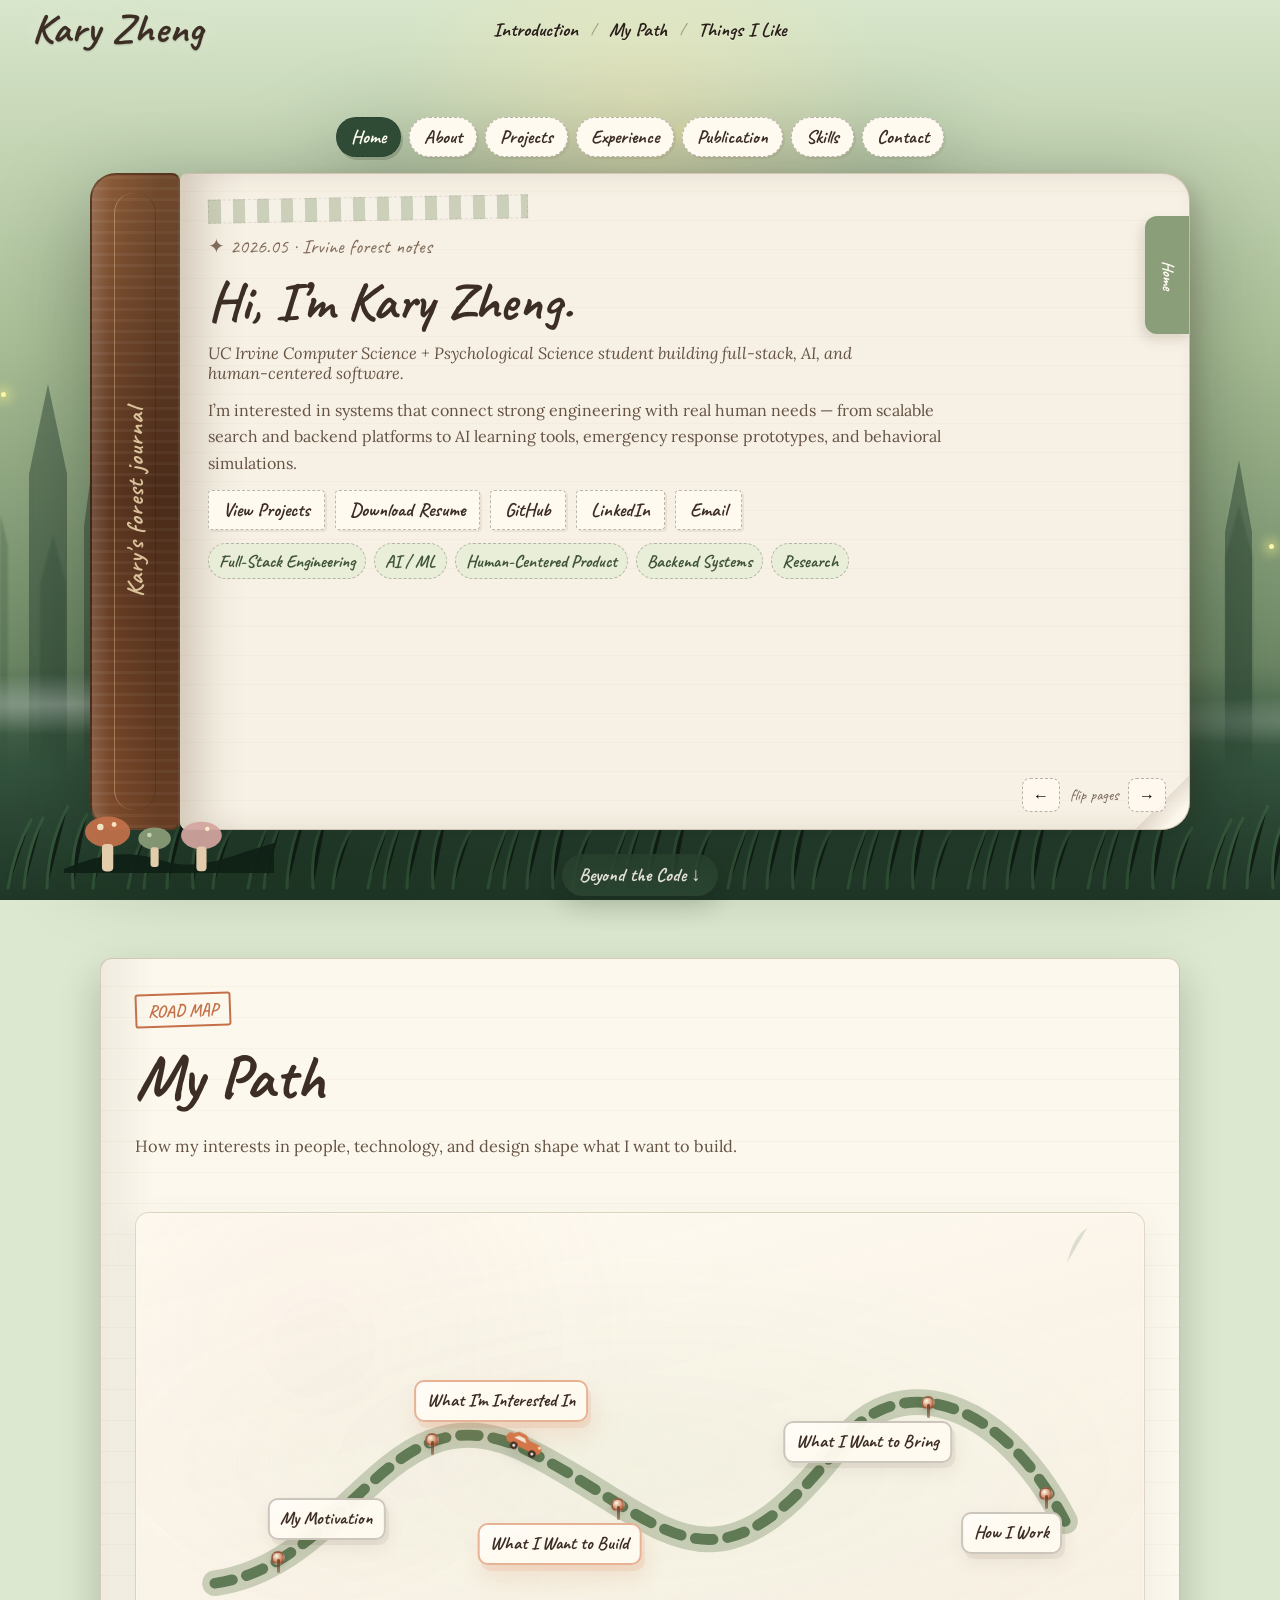
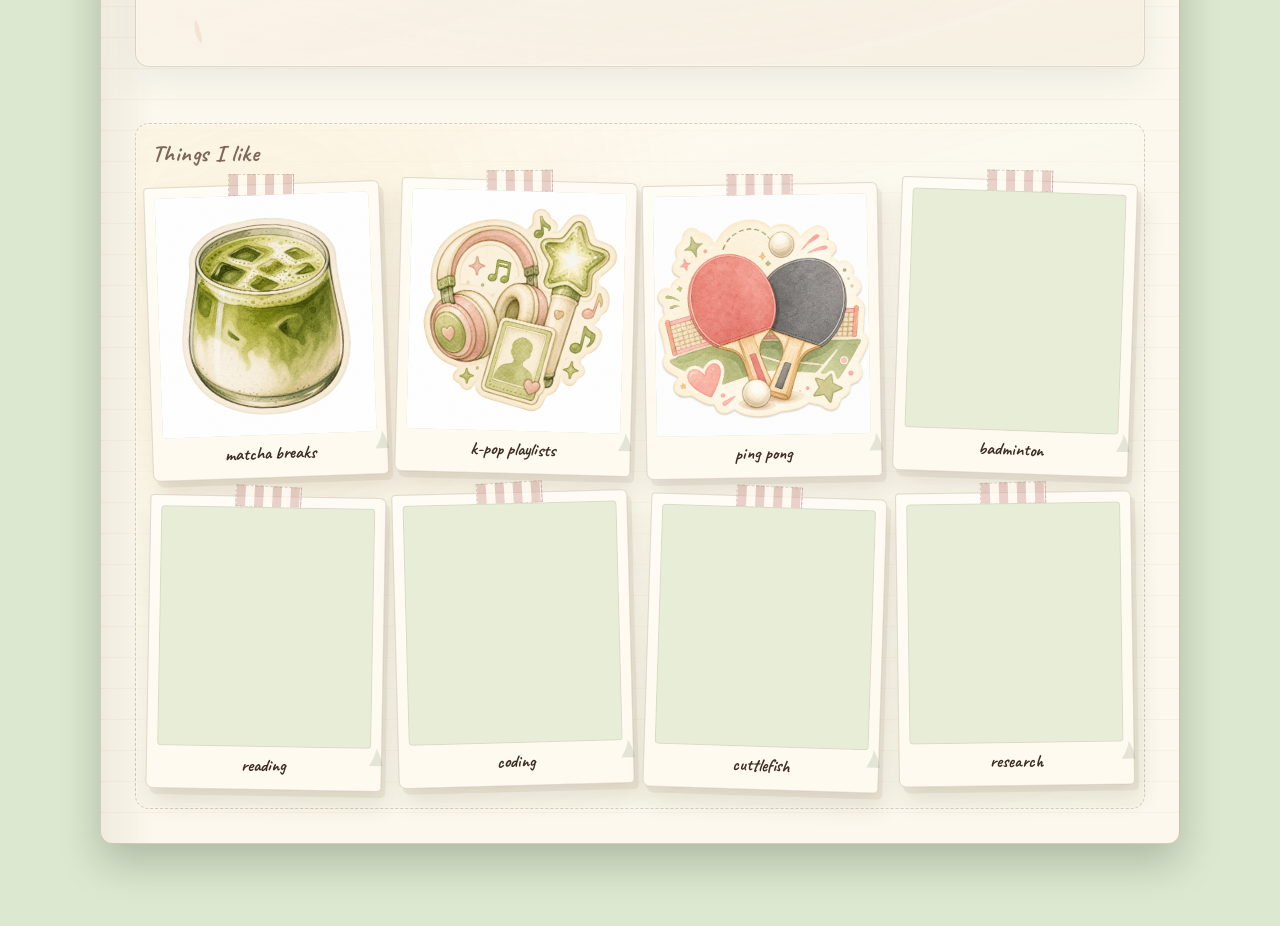
==== commit fa4e1a51: "fix spacing issue" ====
--- a/index.html
+++ b/index.html
@@ -20,6 +20,8 @@
     --rose: #d4a5a0;
     --leather: #6c462d;
     --gold: #e7c770;
+    --shell-header-gap: clamp(88px, 12vmin, 118px);
+    --book-fold-reserve: clamp(208px, 27vmin, 296px);
   }
   html { scroll-behavior: smooth; }
   body {
@@ -147,12 +149,16 @@
   .shell {
     position: relative;
     z-index: 2;
-    width: min(1180px, calc(100% - 28px));
-    min-height: 100vh;
+    width: min(1220px, calc(100% - 24px));
+    min-height: max(520px, calc(100dvh - var(--shell-header-gap)));
     margin: 0 auto;
-    padding: max(10px, env(safe-area-inset-top, 0px)) 0 36px;
-    display: grid;
-    align-content: start;
+    padding: clamp(10px, 1.6vh, 18px) 0 clamp(14px, 2.2vh, 28px);
+    display: flex;
+    flex-direction: column;
+    justify-content: safe center;
+    align-items: center;
+    gap: clamp(8px, 1.4vh, 16px);
+    box-sizing: border-box;
   }
   #introduction,
   #my-path,
@@ -166,13 +172,13 @@
     width: 100%;
     max-width: none;
     margin: 0;
-    padding: max(8px, env(safe-area-inset-top, 0px)) clamp(14px, 4vw, 32px) 12px;
+    padding: max(8px, env(safe-area-inset-top, 0px)) clamp(14px, 4vw, 32px) clamp(18px, 3vh, 32px);
     position: sticky;
     top: 0;
     z-index: 60;
     border: none;
     border-radius: 0;
-    background: linear-gradient(180deg, rgba(216, 232, 207, .85) 0%, rgba(216, 232, 207, .45) 65%, transparent 100%);
+    background: transparent;
     box-shadow: none;
     backdrop-filter: none;
   }
@@ -245,7 +251,7 @@
   }
   .scroll-down {
     width: fit-content;
-    margin: 18px auto 0;
+    margin: clamp(6px, 1.2vh, 14px) auto 0;
     padding: 8px 16px;
     border: 1.5px dashed rgba(74, 63, 53, 0.38);
     border-radius: 999px;
@@ -259,9 +265,9 @@
   .book-wrap {
     position: relative;
     display: grid;
-    grid-template-columns: 76px minmax(0, 1fr);
+    grid-template-columns: clamp(72px, 7.5vw, 90px) minmax(0, 1fr);
     grid-template-rows: auto 1fr;
-    width: min(980px, 100%);
+    width: min(1100px, calc(100% - 12px));
     margin: 0 auto;
     perspective: 1800px;
     filter: drop-shadow(0 26px 46px rgba(5, 13, 8, 0.35));
@@ -276,7 +282,7 @@
     width: 100%;
     max-width: 100%;
     margin: 0;
-    padding: 10px 8px 14px;
+    padding: clamp(16px, 2.8vh, 32px) 8px clamp(12px, 1.8vh, 16px);
     border: none;
     border-radius: 0;
     background: transparent;
@@ -317,7 +323,7 @@
     grid-row: 2;
     align-self: stretch;
     position: relative;
-    min-height: 660px;
+    min-height: clamp(380px, calc(100dvh - var(--book-fold-reserve)), 720px);
     border-radius: 26px 8px 8px 26px;
     background:
       linear-gradient(90deg, rgba(255,255,255,0.14), transparent 22%, rgba(0,0,0,0.18) 78%),
@@ -349,7 +355,7 @@
     grid-column: 2;
     grid-row: 2;
     position: relative;
-    min-height: 660px;
+    min-height: clamp(380px, calc(100dvh - var(--book-fold-reserve)), 720px);
     transform-style: preserve-3d;
     border-radius: 8px 28px 28px 8px;
     background: #cdbd9f;
@@ -491,6 +497,14 @@
     opacity: 0.88;
   }
   .cover { --washi: repeating-linear-gradient(90deg, rgba(139,158,122,.45) 0 12px, rgba(245,240,232,.55) 12px 24px); --tilt: -1deg; }
+  .page.cover {
+    gap: clamp(8px, 1.5vmin, 14px);
+    padding: clamp(14px, 2.5vmin, 30px);
+  }
+  .page.cover h1 {
+    font-size: clamp(2.2rem, 4.2vmin + 1rem, 4.85rem);
+    line-height: 1.06;
+  }
   .about { --washi: repeating-linear-gradient(90deg, rgba(196,113,74,.35) 0 12px, rgba(212,165,160,.35) 12px 24px); --tilt: .8deg; }
   .work { --washi: repeating-linear-gradient(90deg, rgba(212,165,160,.45) 0 10px, rgba(245,240,232,.55) 10px 22px); --tilt: -1.2deg; }
   .loves { --washi: repeating-linear-gradient(90deg, rgba(139,158,122,.45) 0 8px, rgba(231,199,112,.28) 8px 18px); --tilt: 1.4deg; }
@@ -575,6 +589,30 @@
     clip-path: polygon(0 2%, 8% 0, 19% 2%, 30% 0, 41% 2%, 52% 0, 63% 2%, 74% 0, 86% 2%, 100% 0, 99% 100%, 86% 98%, 74% 100%, 62% 98%, 50% 100%, 38% 98%, 26% 100%, 14% 98%, 0 100%);
   }
   .note-card p + p { margin-top: 10px; }
+  .page.guest {
+    gap: clamp(14px, 2.5vw, 22px);
+  }
+  .page.guest h2 {
+    margin-bottom: clamp(4px, 1vw, 10px);
+  }
+  .page.guest .note-card {
+    display: flex;
+    flex-direction: column;
+    gap: clamp(14px, 2.4vw, 22px);
+    padding: clamp(22px, 3.2vw, 30px) clamp(22px, 3.5vw, 30px);
+  }
+  .page.guest .note-card > p {
+    margin: 0;
+    line-height: 1.62;
+  }
+  .page.guest .contact-links {
+    gap: 12px 14px;
+    margin-top: 2px;
+  }
+  .page.guest .contact-links a {
+    padding: 10px 17px;
+    min-height: 44px;
+  }
   .tag-row, .fact-row, .tech-row {
     display: flex;
     flex-wrap: wrap;
@@ -1280,15 +1318,13 @@
   .map-road__frame {
     position: relative;
     width: 100%;
-    min-height: min(440px, 82vw);
-    margin: 0 auto;
+    line-height: 0;
   }
   .map-road__svg {
     display: block;
     width: 100%;
+    max-width: 100%;
     height: auto;
-    min-height: 220px;
-    max-height: min(420px, 52vh);
     pointer-events: none;
   }
   .map-road__layer {
@@ -1647,8 +1683,7 @@
   }
   @media (max-width: 850px) {
     .shell { padding-top: max(12px, env(safe-area-inset-top, 0px)); }
-    .book-wrap { grid-template-columns: 42px minmax(0, 1fr); }
-    .spine, .book { min-height: 760px; }
+    .book-wrap { grid-template-columns: clamp(38px, 10vw, 48px) minmax(0, 1fr); }
     .spine-title { font-size: 1.1rem; }
     .page { padding: 22px 18px 70px; }
     .project-grid { grid-template-columns: 1fr; }
@@ -1658,13 +1693,6 @@
     .interest-road.map-road {
       padding: 16px 10px 18px;
     }
-    .map-road__frame {
-      min-height: 260px;
-    }
-    .map-road__svg {
-      min-height: 170px;
-      max-height: 300px;
-    }
     .map-road__car {
       width: 38px;
     }
@@ -1674,12 +1702,16 @@
     .photo-album { grid-template-columns: repeat(2, minmax(0, 1fr)); }
   }
   @media (max-width: 560px) {
+    :root {
+      --shell-header-gap: clamp(108px, 28vmin, 148px);
+      --book-fold-reserve: clamp(248px, 38vmin, 340px);
+    }
     .site-header {
       display: flex;
       flex-direction: column;
       align-items: stretch;
       gap: 10px 12px;
-      padding: max(6px, env(safe-area-inset-top, 0px)) clamp(12px, 4vw, 20px) 10px;
+      padding: max(6px, env(safe-area-inset-top, 0px)) clamp(12px, 4vw, 20px) clamp(14px, 3vh, 22px);
     }
     .site-logo {
       align-self: flex-start;
@@ -1700,8 +1732,8 @@
       font-size: .85rem;
     }
     .book-wrap { width: 100%; grid-template-columns: 28px minmax(0, 1fr); }
-    .spine, .book { min-height: 820px; }
-    h1 { font-size: 4.3rem; }
+    h1 { font-size: clamp(2.2rem, 7.5vw, 3.5rem); }
+    .page.cover h1 { font-size: clamp(1.85rem, 7vw, 2.75rem); }
     h2 { font-size: 2.55rem; }
     .project-grid { grid-template-columns: 1fr; }
     .polaroid { min-height: 174px; }
@@ -1714,7 +1746,7 @@
       margin-bottom: 16px;
     }
     .journal-nav {
-      padding: 10px 8px;
+      padding: clamp(14px, 2.5vh, 26px) 6px clamp(10px, 1.6vh, 14px);
       gap: 6px;
     }
     .journal-nav__btn {
@@ -2462,9 +2494,10 @@
   const root = document.querySelector('[data-interest-road]');
   const frame = document.getElementById('interestMapFrame');
   const layer = document.getElementById('interestMapLayer');
+  const svgEl = frame?.querySelector('.map-road__svg');
   const pathEl = document.getElementById('interestRoadPath');
   const car = document.getElementById('interestRoadCar');
-  if (!root || !frame || !layer || !pathEl || !car) return;
+  if (!root || !frame || !layer || !svgEl || !pathEl || !car) return;
 
   const VB = { w: 1000, h: 420 };
   let pathLen = 0;
@@ -2501,10 +2534,15 @@
     return Math.atan2(p2.y - p.y, p2.x - p.x) * (180 / Math.PI);
   }
 
+  function mapMetrics() {
+    const lw = svgEl.clientWidth;
+    const lh = svgEl.clientHeight;
+    return { lw, lh };
+  }
+
   function placeCar(t) {
     if (mqNarrow.matches) return;
-    const lw = layer.clientWidth;
-    const lh = layer.clientHeight;
+    const { lw, lh } = mapMetrics();
     if (!lw || !lh || !pathLen) return;
     const p = pointAt(t);
     const x = (p.x / VB.w) * lw;
@@ -2522,8 +2560,7 @@
       });
       return;
     }
-    const lw = layer.clientWidth;
-    const lh = layer.clientHeight;
+    const { lw, lh } = mapMetrics();
     if (!lw || !lh || !pathLen) return;
     stopEls().forEach(btn => {
       const ts = parseFloat(btn.dataset.stopT, 10);
@@ -2552,7 +2589,7 @@
 
   function onPointerMove(e) {
     if (!usePointer) return;
-    const r = frame.getBoundingClientRect();
+    const r = svgEl.getBoundingClientRect();
     if (r.width <= 0) return;
     const nx = (e.clientX - r.left) / r.width;
     targetT = Math.min(1, Math.max(0, nx));
@@ -2587,6 +2624,7 @@
 
   const ro = new ResizeObserver(() => layoutPins());
   ro.observe(frame);
+  ro.observe(svgEl);
 
   frame.addEventListener('pointermove', onPointerMove);
   frame.addEventListener('pointerleave', onPointerLeave);
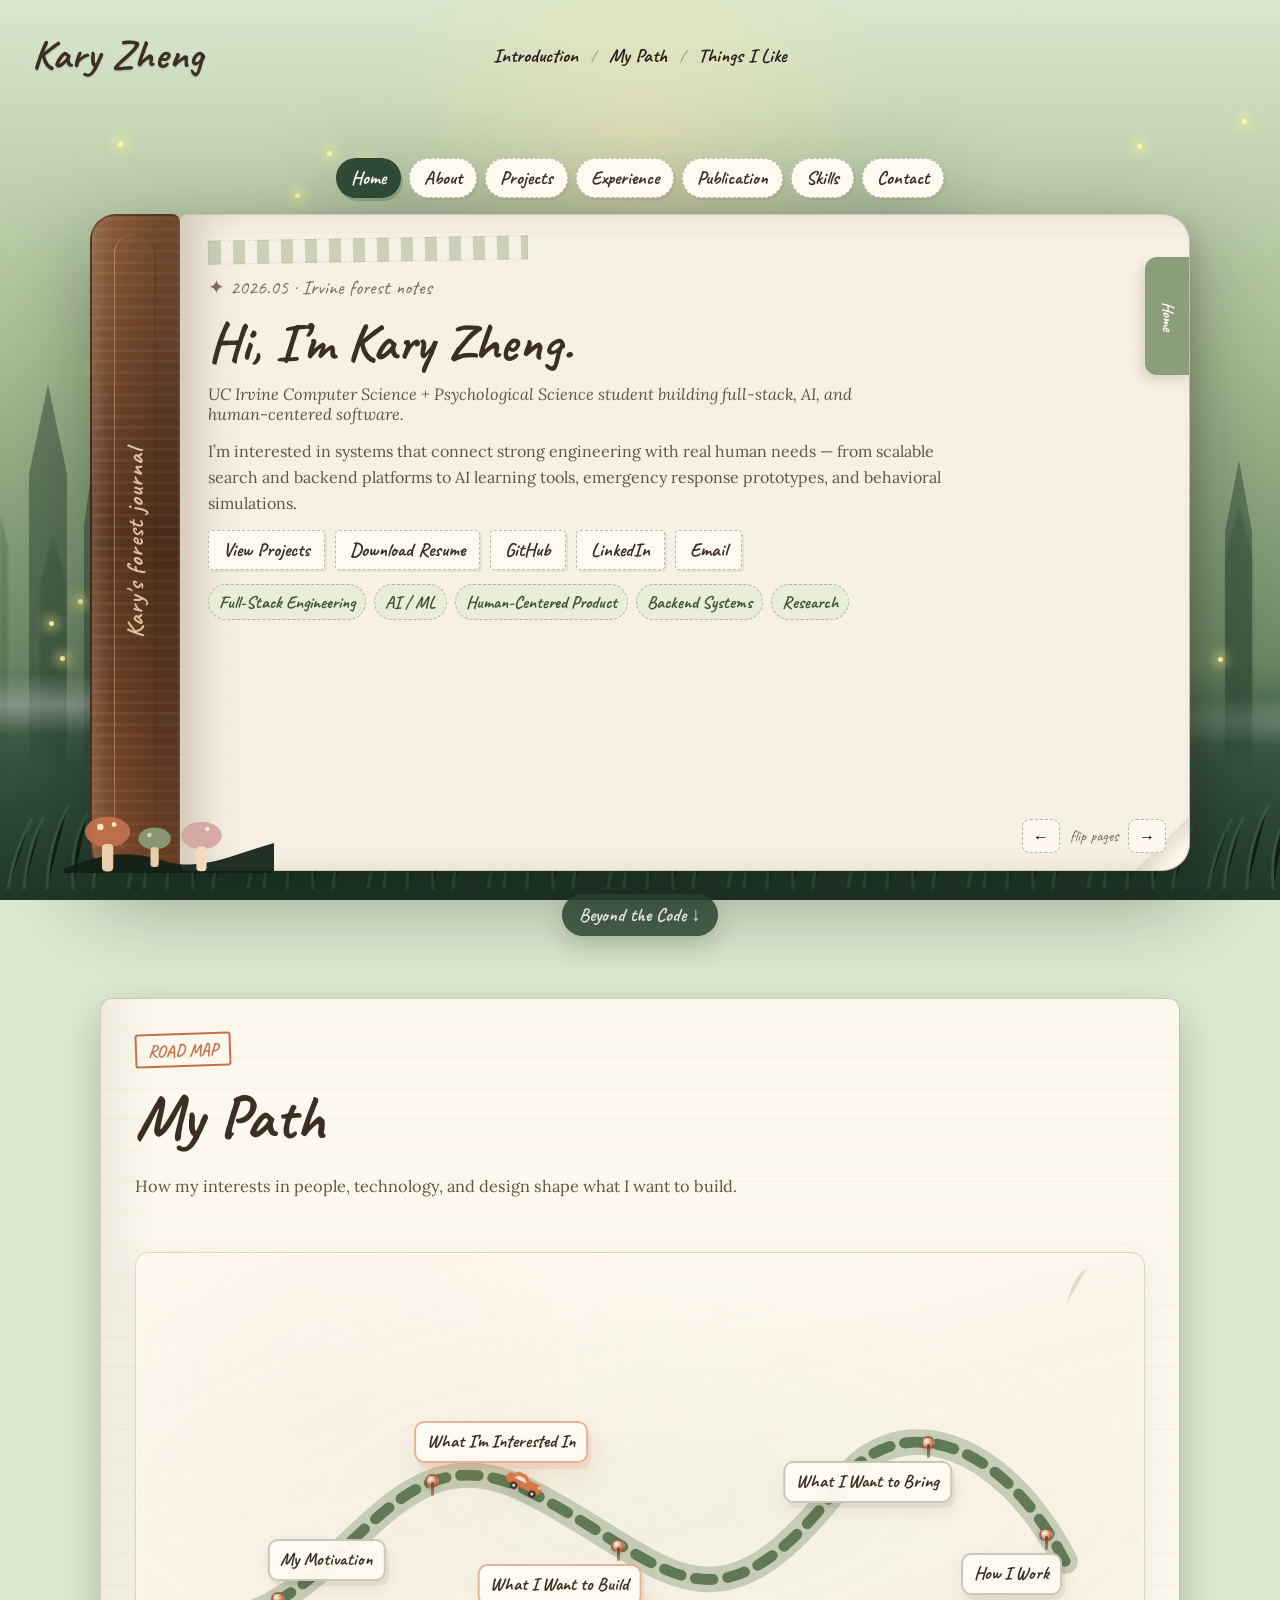
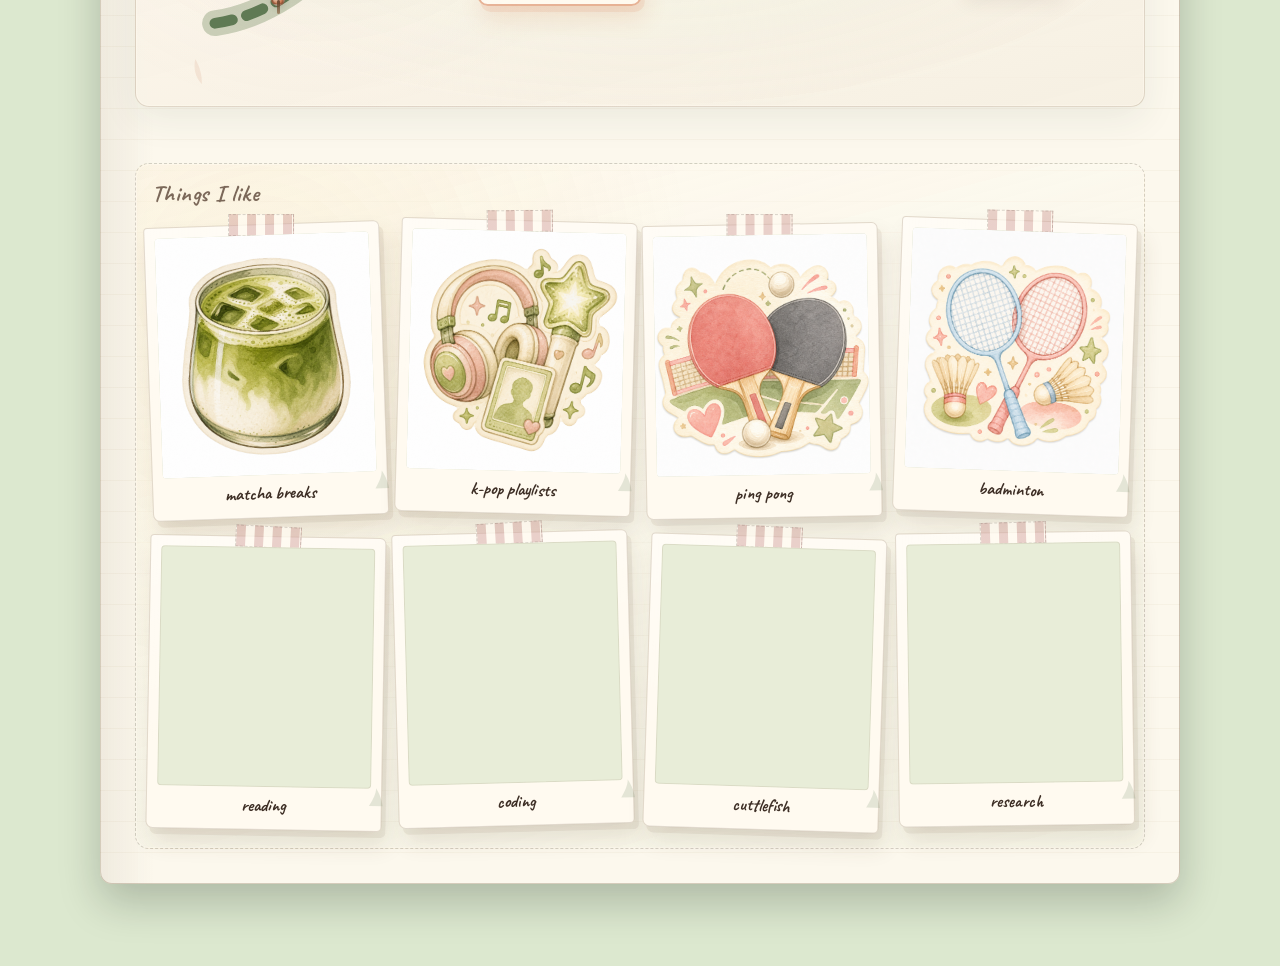
==== commit 6a89191a: "consistentcy issue fix" ====
--- a/index.html
+++ b/index.html
@@ -20,7 +20,7 @@
     --rose: #d4a5a0;
     --leather: #6c462d;
     --gold: #e7c770;
-    --shell-header-gap: clamp(88px, 12vmin, 118px);
+    --shell-header-gap: clamp(104px, 14vmin, 142px);
     --book-fold-reserve: clamp(208px, 27vmin, 296px);
   }
   html { scroll-behavior: smooth; }
@@ -152,7 +152,7 @@
     width: min(1220px, calc(100% - 24px));
     min-height: max(520px, calc(100dvh - var(--shell-header-gap)));
     margin: 0 auto;
-    padding: clamp(10px, 1.6vh, 18px) 0 clamp(14px, 2.2vh, 28px);
+    padding: clamp(22px, 3.2vh, 42px) 0 clamp(14px, 2.2vh, 28px);
     display: flex;
     flex-direction: column;
     justify-content: safe center;
@@ -163,7 +163,7 @@
   #introduction,
   #my-path,
   #things-i-like {
-    scroll-margin-top: 72px;
+    scroll-margin-top: clamp(10px, 2vmin, 20px);
   }
   .site-header {
     display: grid;
@@ -172,9 +172,8 @@
     width: 100%;
     max-width: none;
     margin: 0;
-    padding: max(8px, env(safe-area-inset-top, 0px)) clamp(14px, 4vw, 32px) clamp(18px, 3vh, 32px);
-    position: sticky;
-    top: 0;
+    padding: calc(env(safe-area-inset-top, 0px) + clamp(22px, 3.8vmin, 48px)) clamp(14px, 4vw, 32px) clamp(18px, 3vh, 32px);
+    position: relative;
     z-index: 60;
     border: none;
     border-radius: 0;
@@ -1703,7 +1702,7 @@
   }
   @media (max-width: 560px) {
     :root {
-      --shell-header-gap: clamp(108px, 28vmin, 148px);
+      --shell-header-gap: clamp(124px, 30vmin, 168px);
       --book-fold-reserve: clamp(248px, 38vmin, 340px);
     }
     .site-header {
@@ -1711,7 +1710,7 @@
       flex-direction: column;
       align-items: stretch;
       gap: 10px 12px;
-      padding: max(6px, env(safe-area-inset-top, 0px)) clamp(12px, 4vw, 20px) clamp(14px, 3vh, 22px);
+      padding: calc(env(safe-area-inset-top, 0px) + clamp(18px, 4vmin, 36px)) clamp(12px, 4vw, 20px) clamp(14px, 3vh, 22px);
     }
     .site-logo {
       align-self: flex-start;
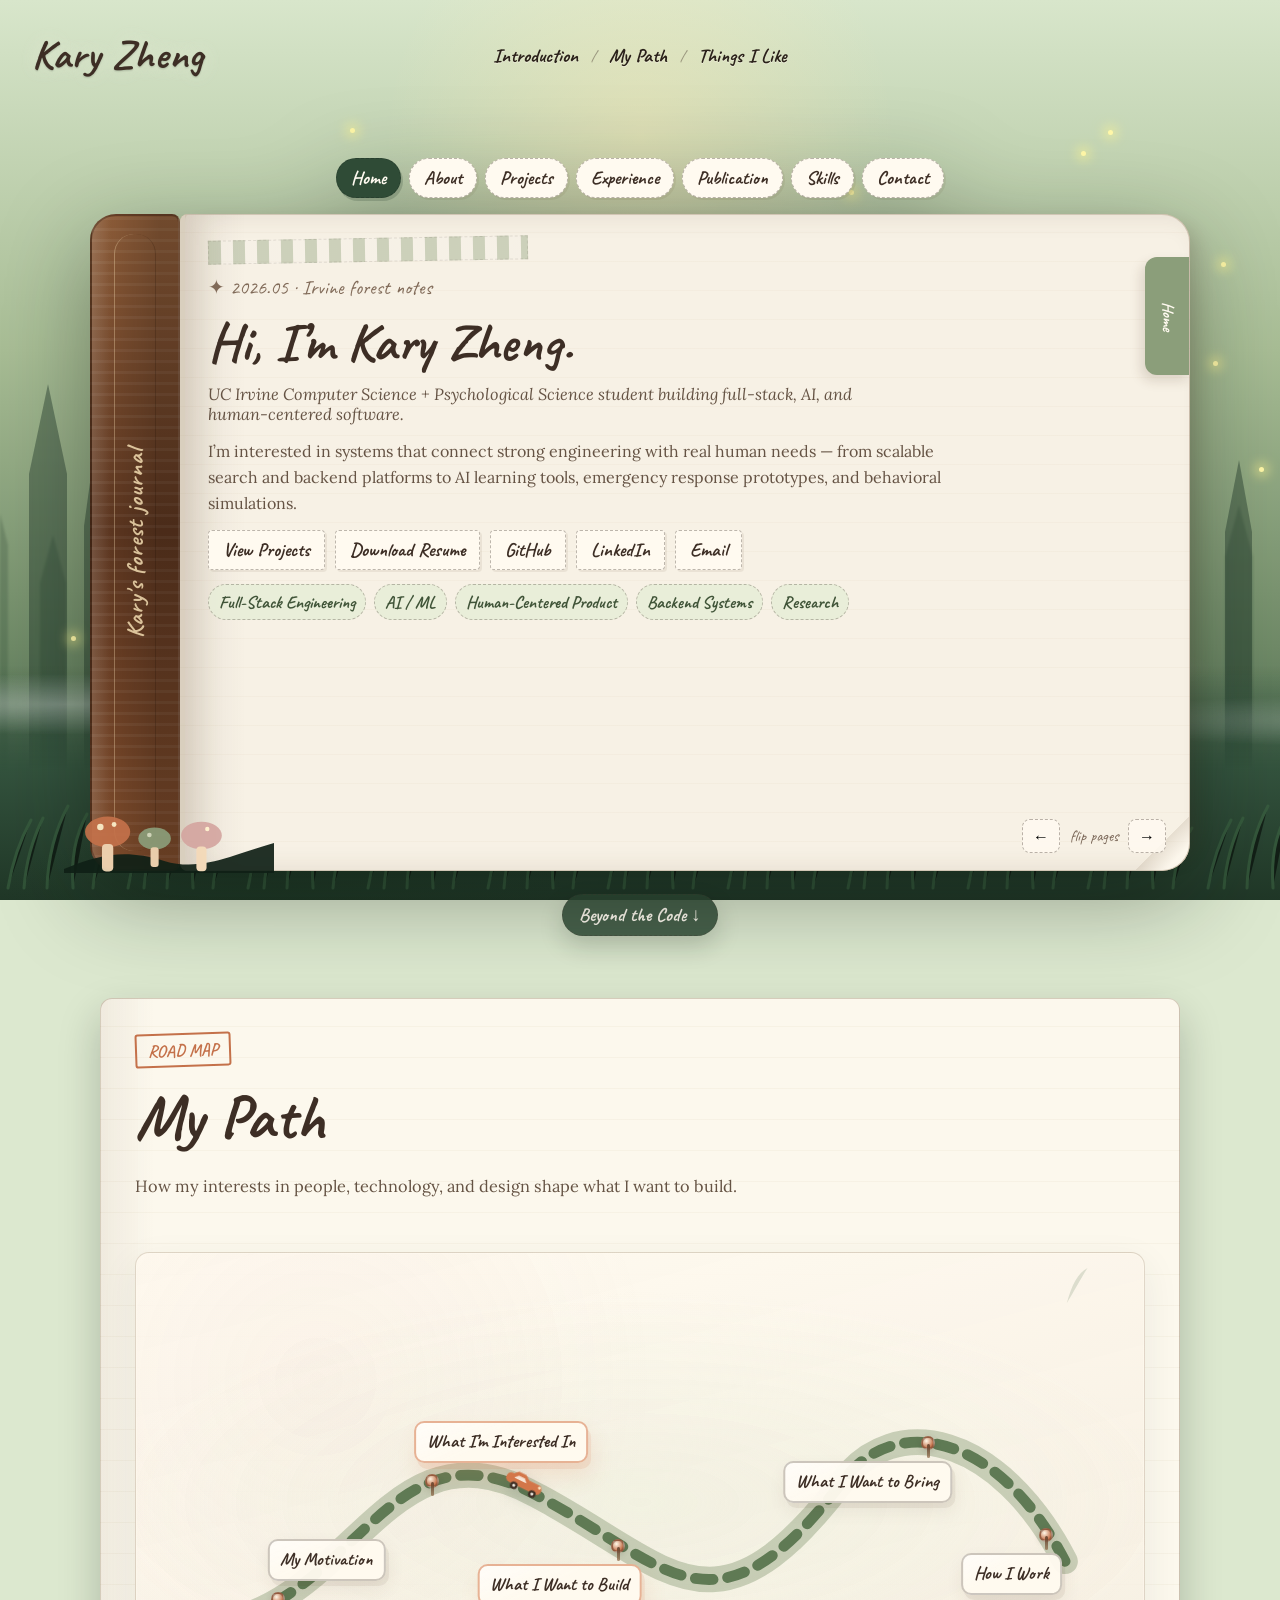
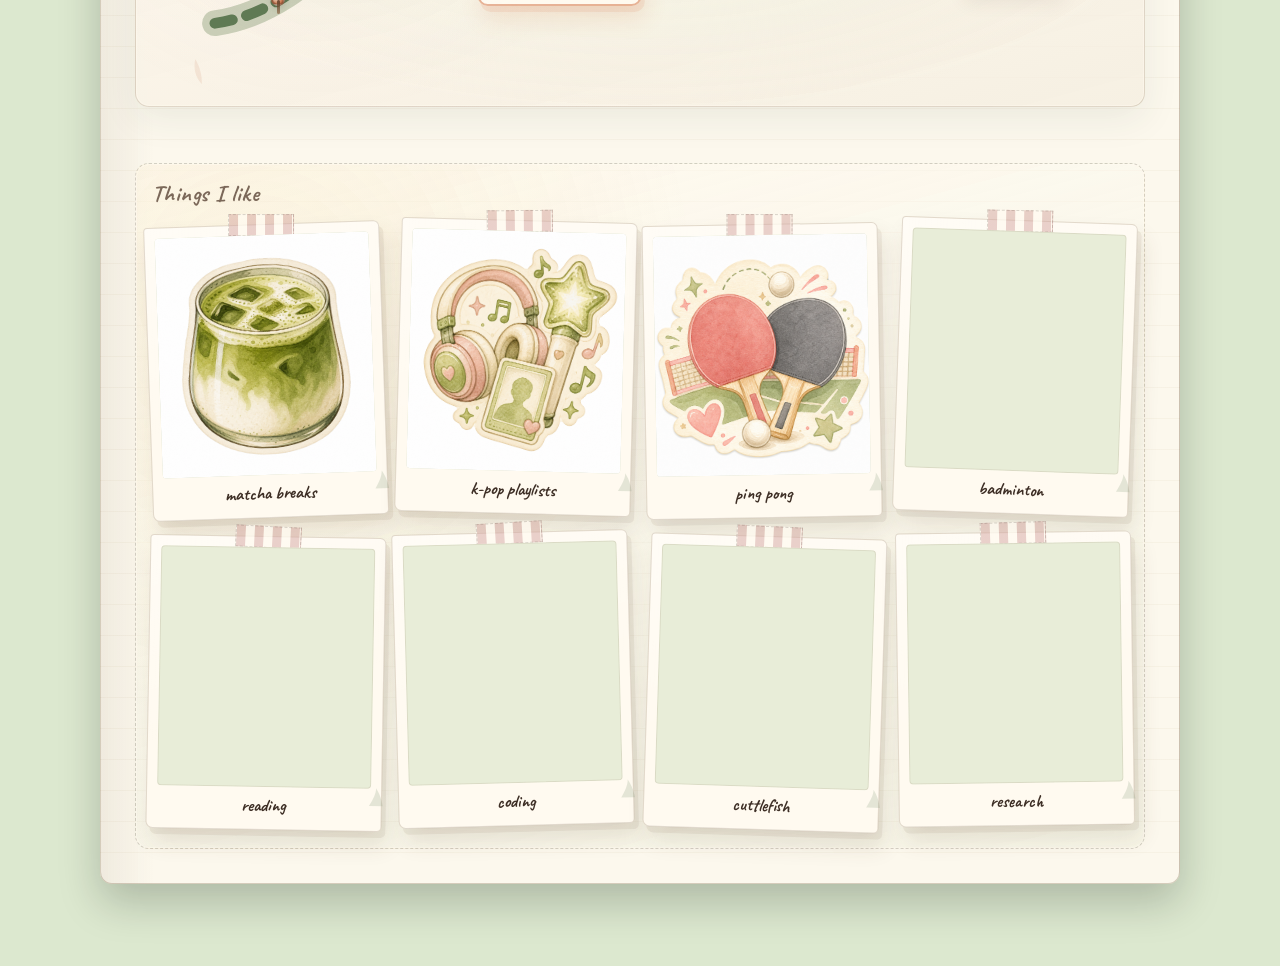
==== commit 838e5550: "change name" ====
--- a/index.html
+++ b/index.html
@@ -1,2707 +1,3764 @@
-<!DOCTYPE html>
+<!doctype html>
 <html lang="en">
-<head>
-<meta charset="UTF-8">
-<meta name="viewport" content="width=device-width, initial-scale=1.0">
-<meta name="description" content="Kary Zheng personal portfolio in a forest techo journal aesthetic.">
-<title>Kary Zheng · Forest Techo Portfolio</title>
-<link href="https://fonts.googleapis.com/css2?family=Caveat:wght@400;600;700&family=Klee+One&family=Lora:ital,wght@0,400;0,600;1,400&display=swap" rel="stylesheet">
-<style>
-  * { box-sizing: border-box; margin: 0; padding: 0; }
-  :root {
-    --paper: #f7f1e5;
-    --paper-2: #fffaf0;
-    --ink: #3d2e25;
-    --soft-ink: #655344;
-    --sage: #8b9e7a;
-    --forest: #2f4b36;
-    --moss: #57724d;
-    --terra: #c4714a;
-    --rose: #d4a5a0;
-    --leather: #6c462d;
-    --gold: #e7c770;
-    --shell-header-gap: clamp(104px, 14vmin, 142px);
-    --book-fold-reserve: clamp(208px, 27vmin, 296px);
-  }
-  html { scroll-behavior: smooth; }
-  body {
-    position: relative;
-    min-height: 100vh;
-    overflow-x: hidden;
-    color: var(--ink);
-    font-family: "Lora", serif;
-    background: #dce8cf;
-    cursor: url("data:image/svg+xml,%3Csvg xmlns='http://www.w3.org/2000/svg' width='24' height='24' viewBox='0 0 24 24'%3E%3Cellipse cx='12' cy='7' rx='9' ry='6' fill='%23c4714a' opacity='0.9'/%3E%3Crect x='9' y='12' width='6' height='9' rx='2' fill='%23f5e6c8'/%3E%3C/svg%3E") 12 12, auto;
-  }
-  a { color: inherit; text-decoration: none; }
-  button { font: inherit; }
-
-  .forest {
-    position: fixed;
-    inset: 0;
-    z-index: -5;
-    overflow: hidden;
-    background:
-      radial-gradient(circle at 50% 15%, rgba(255, 235, 180, 0.42), transparent 16rem),
-      linear-gradient(#d8e6cb 0%, #a8bd95 39%, #6f8a67 72%, #33523d 100%);
-  }
-  .forest::before,
-  .forest::after {
-    position: absolute;
-    inset: 0;
-    content: "";
-    background-repeat: repeat-x;
-    background-position: bottom center;
-  }
-  .forest::before {
-    opacity: 0.26;
-    filter: blur(1px);
-    background-size: 360px 62%;
-    background-image: url("data:image/svg+xml,%3Csvg xmlns='http://www.w3.org/2000/svg' width='360' height='360' viewBox='0 0 360 360'%3E%3Cg fill='%232f4b36'%3E%3Cpath d='M45 350h28V116l-14-52-14 52z'/%3E%3Cpath d='M130 350h34V86l-17-65-17 65z'/%3E%3Cpath d='M238 350h30V104l-15-59-15 59z'/%3E%3Cpath d='M300 350h26V142l-13-48-13 48z'/%3E%3C/g%3E%3C/svg%3E");
-  }
-  .forest::after {
-    opacity: 0.42;
-    background-size: 430px 76%;
-    background-image: url("data:image/svg+xml,%3Csvg xmlns='http://www.w3.org/2000/svg' width='430' height='420' viewBox='0 0 430 420'%3E%3Cg fill='%231c3326'%3E%3Cpath d='M34 420h38V126L53 36 34 126z'/%3E%3Cpath d='M89 420h22V178L100 98 89 178z'/%3E%3Cpath d='M178 420h44V108L200 0l-22 108z'/%3E%3Cpath d='M293 420h36V145l-18-92-18 92z'/%3E%3Cpath d='M370 420h27V184l-13-72-14 72z'/%3E%3C/g%3E%3C/svg%3E");
-  }
-  .ground {
-    position: fixed;
-    right: 0;
-    bottom: 0;
-    left: 0;
-    z-index: -3;
-    height: 26vh;
-    background:
-      radial-gradient(ellipse at 22% 95%, rgba(28, 54, 34, 0.48), transparent 18rem),
-      linear-gradient(180deg, rgba(86, 126, 79, 0), #33523d 45%, #203727);
-  }
-  .grass {
-    position: fixed;
-    inset: auto 0 0 0;
-    z-index: -2;
-    height: 16vh;
-    opacity: 0.52;
-    background-size: 120px 100%;
-    background-image: url("data:image/svg+xml,%3Csvg xmlns='http://www.w3.org/2000/svg' width='120' height='120' viewBox='0 0 120 120'%3E%3Cg stroke='%233f6a45' stroke-width='3' stroke-linecap='round'%3E%3Cpath d='M8 120C13 90 21 70 31 52'/%3E%3Cpath d='M24 120c2-27 8-48 19-70'/%3E%3Cpath d='M47 120c1-32 8-58 21-82'/%3E%3Cpath d='M73 120c-2-30 2-52 14-74'/%3E%3Cpath d='M93 120c2-25 8-43 19-60'/%3E%3C/g%3E%3C/svg%3E");
-  }
-  .mist {
-    position: fixed;
-    right: -20%;
-    bottom: 13vh;
-    left: -20%;
-    z-index: -1;
-    height: 23vh;
-    opacity: 0.42;
-    background:
-      radial-gradient(ellipse at 18% 62%, rgba(255,255,255,0.8), transparent 22rem),
-      radial-gradient(ellipse at 60% 45%, rgba(255,255,255,0.7), transparent 25rem),
-      radial-gradient(ellipse at 90% 70%, rgba(255,255,255,0.55), transparent 18rem);
-    animation: mist-drift 18s ease-in-out infinite alternate;
-  }
-  @keyframes mist-drift {
-    from { transform: translateX(-3%); }
-    to { transform: translateX(3%); }
-  }
-  .root-shrooms {
-    position: absolute;
-    top: calc(100vh - 132px);
-    bottom: auto;
-    left: clamp(12px, 5vw, 76px);
-    z-index: 4;
-    opacity: 0.92;
-    cursor: pointer;
-    transition: transform .25s ease, filter .25s ease;
-  }
-  .root-shrooms svg { width: min(210px, 38vw); }
-  .root-shrooms:hover, .root-shrooms:focus-visible {
-    transform: translateY(-4px) rotate(-2deg);
-    filter: drop-shadow(0 0 12px rgba(255, 247, 168, .42));
-    outline: none;
-  }
-  body.trail-scrolled .root-shrooms {
-    opacity: .18;
-    pointer-events: none;
-    transform: translateY(16px);
-  }
-  .firefly-layer {
-    position: fixed;
-    inset: 0;
-    z-index: 1;
-    pointer-events: none;
-    overflow-x: hidden;
-    overflow-y: auto;
-  }
-  .firefly {
-    position: absolute;
-    width: 5px;
-    height: 5px;
-    border-radius: 50%;
-    background: #fff7a8;
-    box-shadow: 0 0 12px 4px rgba(255, 246, 145, 0.65);
-    animation: firefly var(--dur) ease-in-out infinite alternate;
-  }
-  @keyframes firefly {
-    from { transform: translate(0, 0) scale(0.75); opacity: 0.25; }
-    45% { opacity: 1; }
-    to { transform: translate(var(--dx), var(--dy)) scale(1.2); opacity: 0.65; }
-  }
-
-  .shell {
-    position: relative;
-    z-index: 2;
-    width: min(1220px, calc(100% - 24px));
-    min-height: max(520px, calc(100dvh - var(--shell-header-gap)));
-    margin: 0 auto;
-    padding: clamp(22px, 3.2vh, 42px) 0 clamp(14px, 2.2vh, 28px);
-    display: flex;
-    flex-direction: column;
-    justify-content: safe center;
-    align-items: center;
-    gap: clamp(8px, 1.4vh, 16px);
-    box-sizing: border-box;
-  }
-  #introduction,
-  #my-path,
-  #things-i-like {
-    scroll-margin-top: clamp(10px, 2vmin, 20px);
-  }
-  .site-header {
-    display: grid;
-    grid-template-columns: 1fr auto 1fr;
-    align-items: center;
-    width: 100%;
-    max-width: none;
-    margin: 0;
-    padding: calc(env(safe-area-inset-top, 0px) + clamp(22px, 3.8vmin, 48px)) clamp(14px, 4vw, 32px) clamp(18px, 3vh, 32px);
-    position: relative;
-    z-index: 60;
-    border: none;
-    border-radius: 0;
-    background: transparent;
-    box-shadow: none;
-    backdrop-filter: none;
-  }
-  .site-logo {
-    grid-column: 1;
-    justify-self: start;
-    color: #3d2e25;
-    font-family: "Caveat", "Klee One", cursive;
-    font-size: clamp(2rem, 4.8vw, 2.55rem);
-    font-weight: 700;
-    letter-spacing: .02em;
-    text-decoration: none;
-    line-height: 1.05;
-    text-shadow:
-      0 0 20px rgba(247, 241, 229, .45),
-      0 1px 2px rgba(16, 32, 22, .2);
-    transition: color .15s ease, opacity .15s ease;
-  }
-  .site-logo:hover {
-    color: #2a2119;
-    transform: none;
-    opacity: .95;
-  }
-  .site-logo:focus-visible {
-    outline: 2px dashed rgba(47, 75, 54, .45);
-    outline-offset: 4px;
-    border-radius: 4px;
-  }
-  .site-nav {
-    grid-column: 2;
-    justify-self: center;
-    display: flex;
-    flex-wrap: wrap;
-    align-items: center;
-    justify-content: center;
-    gap: 2px 0;
-    row-gap: 4px;
-  }
-  .site-nav a {
-    padding: 4px 8px;
-    border-radius: 0;
-    color: #2a2119;
-    font-family: "Caveat", "Klee One", cursive;
-    font-size: clamp(1.02rem, 2.5vw, 1.22rem);
-    font-weight: 700;
-    text-decoration: none;
-    text-shadow: 0 1px 0 rgba(255, 250, 240, .55);
-    transition: color .15s ease, opacity .15s ease;
-  }
-  .site-nav a:hover {
-    color: #1a1410;
-    background: transparent;
-    text-decoration: underline;
-    text-decoration-thickness: 1.5px;
-    text-underline-offset: 4px;
-  }
-  .site-nav a:focus-visible {
-    outline: 2px dashed rgba(47, 75, 54, .5);
-    outline-offset: 3px;
-    border-radius: 4px;
-  }
-  .site-nav-sep {
-    padding: 0 5px;
-    color: rgba(61, 46, 37, .42);
-    font-family: "Caveat", "Klee One", cursive;
-    font-size: .95rem;
-    font-weight: 500;
-    user-select: none;
-    text-shadow: none;
-  }
-  .scroll-down {
-    width: fit-content;
-    margin: clamp(6px, 1.2vh, 14px) auto 0;
-    padding: 8px 16px;
-    border: 1.5px dashed rgba(74, 63, 53, 0.38);
-    border-radius: 999px;
-    color: #fffaf0;
-    background: rgba(47, 75, 54, .86);
-    font-family: "Caveat", cursive;
-    font-size: 1.18rem;
-    font-weight: 700;
-    box-shadow: 0 10px 24px rgba(17, 25, 18, .18);
-  }
-  .book-wrap {
-    position: relative;
-    display: grid;
-    grid-template-columns: clamp(72px, 7.5vw, 90px) minmax(0, 1fr);
-    grid-template-rows: auto 1fr;
-    width: min(1100px, calc(100% - 12px));
-    margin: 0 auto;
-    perspective: 1800px;
-    filter: drop-shadow(0 26px 46px rgba(5, 13, 8, 0.35));
-  }
-  .journal-nav {
-    grid-column: 1 / -1;
-    grid-row: 1;
-    display: flex;
-    flex-wrap: wrap;
-    justify-content: center;
-    gap: 8px;
-    width: 100%;
-    max-width: 100%;
-    margin: 0;
-    padding: clamp(16px, 2.8vh, 32px) 8px clamp(12px, 1.8vh, 16px);
-    border: none;
-    border-radius: 0;
-    background: transparent;
-    box-shadow: none;
-  }
-  .journal-nav__btn {
-    margin: 0;
-    padding: 7px 14px;
-    border: 1.5px dashed rgba(74, 63, 53, .38);
-    border-radius: 999px;
-    background: #fffaf0;
-    color: var(--ink);
-    font-family: "Caveat", "Klee One", cursive;
-    font-size: clamp(1.02rem, 2.2vw, 1.18rem);
-    font-weight: 700;
-    cursor: pointer;
-    box-shadow: 2px 2px 0 rgba(84, 58, 36, .07);
-    transition: background .15s ease, color .15s ease, border-color .15s ease, transform .15s ease;
-    appearance: none;
-    -webkit-appearance: none;
-  }
-  .journal-nav__btn:hover {
-    border-color: rgba(47, 75, 54, .42);
-    transform: translateY(-1px);
-  }
-  .journal-nav__btn:focus-visible {
-    outline: 2px dashed rgba(47, 75, 54, .45);
-    outline-offset: 3px;
-  }
-  .journal-nav__btn.is-active {
-    background: var(--forest);
-    color: #fffaf0;
-    border-color: rgba(35, 55, 40, .55);
-    box-shadow: 2px 3px 0 rgba(35, 55, 40, .2);
-  }
-  .spine {
-    grid-column: 1;
-    grid-row: 2;
-    align-self: stretch;
-    position: relative;
-    min-height: clamp(380px, calc(100dvh - var(--book-fold-reserve)), 720px);
-    border-radius: 26px 8px 8px 26px;
-    background:
-      linear-gradient(90deg, rgba(255,255,255,0.14), transparent 22%, rgba(0,0,0,0.18) 78%),
-      repeating-linear-gradient(0deg, rgba(255,255,255,0.05) 0 3px, transparent 3px 11px),
-      linear-gradient(180deg, #8a5a37, #5b351f 48%, #7d4b2b);
-    border: 2px solid rgba(45, 24, 13, 0.35);
-  }
-  .spine::before {
-    position: absolute;
-    inset: 18px 22px;
-    content: "";
-    border-left: 1px solid rgba(255, 234, 190, 0.32);
-    border-right: 1px solid rgba(26, 12, 5, 0.2);
-    border-radius: 20px;
-  }
-  .spine-title {
-    position: absolute;
-    top: 50%;
-    left: 50%;
-    color: rgba(255, 235, 190, 0.78);
-    font-family: "Caveat", cursive;
-    font-size: 1.5rem;
-    font-weight: 700;
-    letter-spacing: 0.04em;
-    white-space: nowrap;
-    transform: translate(-50%, -50%) rotate(-90deg);
-  }
-  .book {
-    grid-column: 2;
-    grid-row: 2;
-    position: relative;
-    min-height: clamp(380px, calc(100dvh - var(--book-fold-reserve)), 720px);
-    transform-style: preserve-3d;
-    border-radius: 8px 28px 28px 8px;
-    background: #cdbd9f;
-    isolation: isolate;
-  }
-  .book::before {
-    position: absolute;
-    inset: 10px 12px 10px 0;
-    content: "";
-    border-radius: 8px 26px 26px 8px;
-    background:
-      linear-gradient(90deg, rgba(89, 58, 35, .18), transparent 8%),
-      repeating-linear-gradient(0deg, rgba(122, 98, 68, .18) 0 1px, transparent 1px 4px),
-      #ede4d3;
-    transform: translateX(10px);
-    box-shadow: 8px 0 18px rgba(67, 45, 28, .16);
-  }
-  .book::after {
-    position: absolute;
-    top: 18px;
-    right: 14px;
-    bottom: 18px;
-    width: 22px;
-    content: "";
-    border-radius: 0 18px 18px 0;
-    background: repeating-linear-gradient(0deg, rgba(130, 104, 70, .18) 0 1px, transparent 1px 5px);
-    opacity: .55;
-    pointer-events: none;
-  }
-  .page {
-    position: absolute;
-    inset: 0;
-    display: grid;
-    align-content: start;
-    gap: 16px;
-    padding: clamp(22px, 4vw, 42px);
-    overflow-x: hidden;
-    overflow-y: auto;
-    transform-origin: left center;
-    backface-visibility: hidden;
-    border: 1.5px solid rgba(113, 87, 58, 0.28);
-    border-left: 5px solid rgba(113, 87, 58, 0.22);
-    border-radius: 8px 28px 28px 8px;
-    background:
-      linear-gradient(90deg, rgba(80,55,34,0.08), transparent 6%),
-      repeating-linear-gradient(0deg, transparent, transparent 28px, rgba(180,160,120,0.13) 29px),
-      var(--paper);
-    box-shadow: inset 14px 0 26px rgba(84, 58, 36, 0.12);
-    opacity: 0;
-    visibility: hidden;
-    pointer-events: none;
-    transform: translateZ(-18px) rotateY(9deg) scale(.988);
-    transition:
-      transform 980ms cubic-bezier(.18,.82,.23,1),
-      opacity 520ms ease,
-      box-shadow 980ms cubic-bezier(.18,.82,.23,1),
-      filter 980ms cubic-bezier(.18,.82,.23,1);
-  }
-  .page.active {
-    z-index: 5;
-    opacity: 1;
-    visibility: visible;
-    pointer-events: auto;
-    transform: translateZ(6px) rotateY(0deg) scale(1);
-  }
-  .page.turning-out {
-    z-index: 8;
-    visibility: visible;
-    opacity: 0;
-    pointer-events: none;
-    box-shadow: inset 38px 0 34px rgba(84, 58, 36, 0.18), 18px 12px 34px rgba(33, 22, 12, .18);
-    filter: brightness(.98);
-  }
-  .page.turning-out.forward {
-    transform: translateZ(28px) rotateY(-122deg) skewY(-1deg);
-  }
-  .page.turning-out.back {
-    transform: translateZ(28px) rotateY(122deg) skewY(1deg);
-  }
-  .page.active.settling-forward,
-  .page.active.settling-back {
-    animation: page-settle 980ms cubic-bezier(.18,.82,.23,1);
-  }
-  @keyframes page-settle {
-    0% {
-      opacity: .25;
-      transform: translateZ(-12px) rotateY(10deg) scale(.992);
-      filter: brightness(.96);
-    }
-    48% {
-      opacity: .8;
-      transform: translateZ(2px) rotateY(3deg) scale(.997);
-    }
-    100% {
-      opacity: 1;
-      transform: translateZ(6px) rotateY(0deg) scale(1);
-      filter: brightness(1);
-    }
-  }
-  .page::after {
-    position: absolute;
-    right: 0;
-    bottom: 0;
-    width: 54px;
-    height: 54px;
-    content: "";
-    background: linear-gradient(135deg, transparent 50%, rgba(111, 86, 58, 0.12) 51%, rgba(255,250,240,0.76) 78%);
-    border-bottom-right-radius: 26px;
-  }
-  .side-tab {
-    position: absolute;
-    top: var(--tab-top);
-    right: -2px;
-    width: 46px;
-    height: 118px;
-    display: grid;
-    place-items: center;
-    color: #fffaf0;
-    border-radius: 12px 0 0 12px;
-    font-family: "Caveat", "Klee One", cursive;
-    font-size: 1rem;
-    font-weight: 700;
-    writing-mode: vertical-rl;
-    box-shadow: -4px 6px 12px rgba(74, 45, 28, 0.15);
-  }
-  .cover .side-tab { background: #8b9e7a; --tab-top: 42px; }
-  .about .side-tab { background: #c4714a; --tab-top: 92px; }
-  .work .side-tab { background: #d4a5a0; --tab-top: 142px; }
-  .loves .side-tab { background: #6f8a67; --tab-top: 192px; }
-  .publication .side-tab { background: #c9a227; --tab-top: 242px; }
-  .skills-page .side-tab { background: #5d7a52; --tab-top: 292px; }
-  .guest .side-tab { background: #9a7b6a; --tab-top: 342px; }
-  .washi {
-    width: min(320px, 68%);
-    height: 24px;
-    background: var(--washi);
-    border: 1px dashed rgba(74, 63, 53, 0.14);
-    transform: rotate(var(--tilt));
-    opacity: 0.88;
-  }
-  .cover { --washi: repeating-linear-gradient(90deg, rgba(139,158,122,.45) 0 12px, rgba(245,240,232,.55) 12px 24px); --tilt: -1deg; }
-  .page.cover {
-    gap: clamp(8px, 1.5vmin, 14px);
-    padding: clamp(14px, 2.5vmin, 30px);
-  }
-  .page.cover h1 {
-    font-size: clamp(2.2rem, 4.2vmin + 1rem, 4.85rem);
-    line-height: 1.06;
-  }
-  .about { --washi: repeating-linear-gradient(90deg, rgba(196,113,74,.35) 0 12px, rgba(212,165,160,.35) 12px 24px); --tilt: .8deg; }
-  .work { --washi: repeating-linear-gradient(90deg, rgba(212,165,160,.45) 0 10px, rgba(245,240,232,.55) 10px 22px); --tilt: -1.2deg; }
-  .loves { --washi: repeating-linear-gradient(90deg, rgba(139,158,122,.45) 0 8px, rgba(231,199,112,.28) 8px 18px); --tilt: 1.4deg; }
-  .publication { --washi: repeating-linear-gradient(90deg, rgba(231,199,112,.42) 0 10px, rgba(212,165,160,.32) 10px 22px); --tilt: -.9deg; }
-  .skills-page { --washi: repeating-linear-gradient(90deg, rgba(139,158,122,.38) 0 11px, rgba(245,240,232,.55) 11px 24px); --tilt: 1.1deg; }
-  .guest { --washi: repeating-linear-gradient(90deg, rgba(154,123,106,.38) 0 12px, rgba(255,250,240,.5) 12px 24px); --tilt: -.7deg; }
-  .date {
-    color: #806a58;
-    font-family: "Caveat", cursive;
-    font-size: 1.25rem;
-  }
-  h1, h2, h3 {
-    color: var(--ink);
-    line-height: 1.02;
-  }
-  h1 {
-    max-width: 700px;
-    font-family: "Caveat", cursive;
-    font-size: clamp(4.4rem, 11vw, 8rem);
-  }
-  h2 {
-    font-family: "Caveat", "Klee One", cursive;
-    font-size: clamp(2.6rem, 5vw, 4rem);
-  }
-  h3 {
-    font-family: "Caveat", "Klee One", cursive;
-    font-size: 1.55rem;
-    margin-bottom: 4px;
-  }
-  .subtitle {
-    max-width: 680px;
-    color: var(--soft-ink);
-    font-size: 1.02rem;
-    font-style: italic;
-  }
-  .hero-copy {
-    max-width: 760px;
-    color: var(--soft-ink);
-    font-size: 1rem;
-    line-height: 1.65;
-  }
-  .hero-actions, .contact-links {
-    display: flex;
-    flex-wrap: wrap;
-    gap: 10px;
-  }
-  .paper-button, .contact-links a {
-    display: inline-flex;
-    align-items: center;
-    min-height: 40px;
-    padding: 7px 14px;
-    border: 1.5px dashed rgba(74, 63, 53, 0.36);
-    border-radius: 4px;
-    color: var(--ink);
-    background: #fffaf0;
-    font-family: "Caveat", cursive;
-    font-size: 1.2rem;
-    font-weight: 700;
-    box-shadow: 2px 2px 0 rgba(84, 58, 36, 0.08);
-  }
-  .stamp {
-    display: inline-flex;
-    width: fit-content;
-    padding: 3px 10px;
-    color: var(--terra);
-    border: 2px solid var(--terra);
-    border-radius: 3px;
-    font-family: "Caveat", cursive;
-    font-size: 1rem;
-    font-weight: 700;
-    text-transform: uppercase;
-    transform: rotate(3deg);
-    opacity: 0.8;
-  }
-  .note-card {
-    position: relative;
-    padding: 18px 20px;
-    color: var(--soft-ink);
-    background: #fffaf0;
-    border: 1px solid rgba(113, 87, 58, 0.22);
-    box-shadow: 4px 5px 0 rgba(129, 91, 55, 0.09);
-    clip-path: polygon(0 2%, 8% 0, 19% 2%, 30% 0, 41% 2%, 52% 0, 63% 2%, 74% 0, 86% 2%, 100% 0, 99% 100%, 86% 98%, 74% 100%, 62% 98%, 50% 100%, 38% 98%, 26% 100%, 14% 98%, 0 100%);
-  }
-  .note-card p + p { margin-top: 10px; }
-  .page.guest {
-    gap: clamp(14px, 2.5vw, 22px);
-  }
-  .page.guest h2 {
-    margin-bottom: clamp(4px, 1vw, 10px);
-  }
-  .page.guest .note-card {
-    display: flex;
-    flex-direction: column;
-    gap: clamp(14px, 2.4vw, 22px);
-    padding: clamp(22px, 3.2vw, 30px) clamp(22px, 3.5vw, 30px);
-  }
-  .page.guest .note-card > p {
-    margin: 0;
-    line-height: 1.62;
-  }
-  .page.guest .contact-links {
-    gap: 12px 14px;
-    margin-top: 2px;
-  }
-  .page.guest .contact-links a {
-    padding: 10px 17px;
-    min-height: 44px;
-  }
-  .tag-row, .fact-row, .tech-row {
-    display: flex;
-    flex-wrap: wrap;
-    gap: 8px;
-  }
-  .tag-row span, .fact-row span, .tech-row span {
-    padding: 6px 10px;
-    border: 1.5px dashed rgba(74, 63, 53, .32);
-    border-radius: 999px;
-    color: #405438;
-    background: rgba(232, 237, 216, .88);
-    font-family: "Caveat", "Klee One", cursive;
-    font-size: 1.1rem;
-    font-weight: 700;
-  }
-  .fact-row span {
-    color: #754a33;
-    background: rgba(252, 238, 232, .7);
-  }
-  .timeline, .fun-list {
-    display: grid;
-    gap: 10px;
-  }
-  .timeline-item, .fun-item {
-    padding: 12px 14px;
-    color: var(--soft-ink);
-    background: rgba(255, 250, 240, 0.72);
-    border-left: 4px solid var(--sage);
-  }
-  .timeline-item[role="button"] {
-    cursor: pointer;
-    transition: transform .2s ease, background .2s ease, box-shadow .2s ease;
-  }
-  .timeline-item[role="button"]:hover,
-  .timeline-item[role="button"]:focus-visible {
-    transform: translateX(4px);
-    background: rgba(255, 250, 240, .96);
-    box-shadow: 3px 4px 0 rgba(84, 58, 36, .08);
-    outline: 2px dashed rgba(47, 75, 54, .42);
-    outline-offset: 3px;
-  }
-  .timeline-item strong, .fun-item strong {
-    display: block;
-    color: var(--ink);
-    font-family: "Caveat", "Klee One", cursive;
-    font-size: 1.35rem;
-    line-height: 1.05;
-  }
-  .project-grid {
-    display: grid;
-    grid-template-columns: repeat(2, minmax(0, 1fr));
-    gap: 14px;
-  }
-  .project-card {
-    display: grid;
-    align-content: start;
-    gap: 12px;
-    min-height: 0;
-    padding: 16px 16px 14px;
-    color: var(--soft-ink);
-    background: rgba(255, 250, 240, .9);
-    border: 1.5px dashed rgba(74, 63, 53, .28);
-    box-shadow: 3px 4px 0 rgba(84, 58, 36, .08);
-    transform: rotate(var(--r));
-    transition: transform .2s ease, box-shadow .2s ease, background .2s ease;
-  }
-  .project-card:hover,
-  .project-card:focus-within {
-    z-index: 6;
-    transform: rotate(0deg) translateY(-3px);
-    background: #fffaf0;
-    box-shadow: 5px 7px 14px rgba(82, 54, 34, .16);
-    outline: 2px dashed rgba(47, 75, 54, .45);
-    outline-offset: 4px;
-  }
-  .project-card h3 {
-    font-size: 1.55rem;
-    line-height: 1.08;
-  }
-  .project-card-summary {
-    margin: 0;
-    font-size: .88rem;
-    line-height: 1.52;
-    color: var(--soft-ink);
-  }
-  .project-card .tech-row {
-    flex-wrap: wrap;
-    gap: 6px;
-    margin-top: 2px;
-  }
-  .projects-intro-row {
-    display: flex;
-    flex-wrap: wrap;
-    align-items: center;
-    gap: 12px 18px;
-    margin: 0 0 14px;
-  }
-  .projects-intro-row .subtitle {
-    flex: 1 1 min(100%, 28rem);
-    margin: 0;
-  }
-  .project-details-btn,
-  .experience-details-btn {
-    justify-self: start;
-    margin-top: 6px;
-    appearance: none;
-    cursor: pointer;
-    display: inline-flex;
-    align-items: center;
-    justify-content: center;
-    min-height: 40px;
-    padding: 9px 22px;
-    border: 2px solid rgba(61, 82, 52, .38);
-    border-radius: 999px;
-    color: #2a4324;
-    background: linear-gradient(165deg, rgba(255, 255, 255, .55) 0%, rgba(232, 237, 216, .98) 48%, rgba(220, 232, 207, .92) 100%);
-    font-family: "Caveat", "Klee One", cursive;
-    font-size: 1.2rem;
-    font-weight: 700;
-    line-height: 1.2;
-    letter-spacing: .02em;
-    box-shadow:
-      0 4px 0 rgba(61, 82, 52, .2),
-      inset 0 1px 0 rgba(255, 255, 255, .85);
-    transition: transform .18s ease, box-shadow .18s ease, background .18s ease, border-color .18s ease;
-  }
-  .project-details-btn:hover,
-  .experience-details-btn:hover {
-    transform: translateY(-2px);
-    border-color: rgba(47, 75, 54, .48);
-    background: linear-gradient(165deg, rgba(255, 255, 255, .72) 0%, rgba(238, 244, 226, 1) 55%, rgba(225, 235, 210, .98) 100%);
-    box-shadow:
-      0 6px 0 rgba(61, 82, 52, .16),
-      inset 0 1px 0 rgba(255, 255, 255, .95);
-  }
-  .project-details-btn:active,
-  .experience-details-btn:active {
-    transform: translateY(1px);
-    box-shadow:
-      0 2px 0 rgba(61, 82, 52, .22),
-      inset 0 1px 0 rgba(255, 255, 255, .7);
-  }
-  .project-details-btn:focus-visible,
-  .experience-details-btn:focus-visible {
-    outline: 2px dashed rgba(47, 75, 54, .55);
-    outline-offset: 3px;
-  }
-  .project-card ul,
-  .experience-card ul {
-    display: grid;
-    gap: 6px;
-    margin-left: 1rem;
-    color: var(--soft-ink);
-    font-size: .84rem;
-    line-height: 1.45;
-  }
-  .project-card .role-detail {
-    padding-left: 10px;
-    border-left: 3px solid rgba(196, 113, 74, .52);
-    font-style: italic;
-  }
-  .tech-row span {
-    border-radius: 4px;
-    font-size: .98rem;
-    padding: 4px 8px;
-    color: #536747;
-    background: rgba(232, 237, 216, .62);
-  }
-  .polaroid {
-    position: relative;
-    min-height: 214px;
-    padding: 9px 9px 22px;
-    background: #fff;
-    box-shadow: 3px 4px 12px rgba(82, 54, 34, 0.18);
-    transform: rotate(var(--r));
-    transition: transform .25s, box-shadow .25s;
-    cursor: pointer;
-  }
-  .polaroid:hover,
-  .polaroid:focus-visible {
-    z-index: 6;
-    transform: rotate(0deg) translateY(-4px) scale(1.03);
-    box-shadow: 5px 8px 18px rgba(82, 54, 34, 0.25);
-    outline: 2px dashed rgba(47, 75, 54, .55);
-    outline-offset: 4px;
-  }
-  .polaroid::before {
-    position: absolute;
-    top: -12px;
-    left: 50%;
-    width: 16px;
-    height: 16px;
-    content: "";
-    border-radius: 50%;
-    background: radial-gradient(circle at 34% 32%, #ffd8c9, var(--pin));
-    transform: translateX(-50%);
-    box-shadow: 0 2px 5px rgba(0,0,0,.22);
-  }
-  .photo {
-    display: grid;
-    place-items: center;
-    aspect-ratio: 1.18 / 1;
-    margin-bottom: 9px;
-    background: #eee5d5;
-  }
-  .photo svg { width: 78px; height: 78px; }
-  .caption {
-    text-align: center;
-    font-family: "Caveat", "Klee One", cursive;
-    font-size: 1.08rem;
-    line-height: 1.15;
-  }
-  .caption small {
-    display: block;
-    margin-top: 4px;
-    color: #8d7464;
-    font-family: "Lora", serif;
-    font-size: .66rem;
-    line-height: 1.35;
-  }
-  .experience-grid {
-    display: grid;
-    grid-template-columns: repeat(2, minmax(0, 1fr));
-    gap: 14px;
-  }
-  .experience-card {
-    padding: 15px 16px;
-    color: var(--soft-ink);
-    background: rgba(255, 250, 240, .78);
-    border-left: 4px solid var(--sage);
-    box-shadow: 2px 3px 0 rgba(84, 58, 36, .07);
-  }
-  .experience-card h3 {
-    font-size: 1.5rem;
-  }
-  .experience-card .role {
-    margin-bottom: 5px;
-    color: #7c604e;
-    font-family: "Caveat", "Klee One", cursive;
-    font-size: 1.16rem;
-    font-weight: 700;
-  }
-  .experience-card p {
-    font-size: .92rem;
-    line-height: 1.55;
-  }
-  .publication-card {
-    border-left-color: rgba(231, 199, 112, .85);
-  }
-  .skills-cloud {
-    display: grid;
-    gap: 22px;
-    margin-top: 8px;
-  }
-  .skills-cloud h3 {
-    margin: 0 0 10px 2px;
-    font-size: 1.42rem;
-    color: var(--ink);
-  }
-  .skill-bubble-list {
-    display: flex;
-    flex-wrap: wrap;
-    gap: 10px;
-    margin: 0;
-    padding: 0;
-    list-style: none;
-  }
-  .skill-bubble-list li {
-    padding: 9px 15px;
-    border-radius: 999px;
-    border: 1.5px dashed rgba(74, 63, 53, .34);
-    font-family: "Caveat", "Klee One", cursive;
-    font-size: 1.14rem;
-    font-weight: 700;
-    line-height: 1.2;
-    box-shadow: 2px 4px 0 rgba(84, 58, 36, .07);
-    transition: transform .18s ease, box-shadow .18s ease;
-  }
-  .skill-bubble-list.lang li {
-    color: #3d5234;
-    background: linear-gradient(165deg, rgba(255, 255, 255, .35), transparent 48%), rgba(232, 237, 216, .92);
-  }
-  .skill-bubble-list.tools li {
-    color: #6b4030;
-    background: linear-gradient(165deg, rgba(255, 255, 255, .4), transparent 50%), rgba(252, 238, 232, .88);
-  }
-  .skill-bubble-list.tech li {
-    color: #52462a;
-    background: linear-gradient(165deg, rgba(255, 255, 255, .38), transparent 48%), rgba(245, 228, 196, .88);
-  }
-  .skill-bubble-list li:nth-child(5n + 1) { transform: rotate(-1.2deg); }
-  .skill-bubble-list li:nth-child(5n + 2) { transform: rotate(.85deg); }
-  .skill-bubble-list li:nth-child(5n + 3) { transform: rotate(-.55deg); }
-  .skill-bubble-list li:nth-child(5n + 4) { transform: rotate(1.1deg); }
-  .skill-bubble-list li:nth-child(5n) { transform: rotate(-.9deg); }
-  .skill-bubble-list li:hover {
-    transform: rotate(0deg) translateY(-3px);
-    box-shadow: 3px 6px 12px rgba(82, 54, 34, .12);
-  }
-  .sticker-sheet {
-    display: flex;
-    flex-wrap: wrap;
-    gap: 10px;
-  }
-  .sticker {
-    padding: 7px 13px;
-    border: 1.5px dashed currentColor;
-    border-radius: 999px;
-    font-family: "Caveat", "Klee One", cursive;
-    font-size: 1.18rem;
-    font-weight: 700;
-    transform: rotate(var(--r));
-  }
-  .s1 { color: #8a4a28; background: #f0ebe0; }
-  .s2 { color: #4a6a38; background: #e8edd8; }
-  .s3 { color: #9a4a38; background: #fceee8; }
-  .s4 { color: #7a4a68; background: #f5e8f0; }
-  .guestbook input {
-    width: 100%;
-    margin-top: 8px;
-    margin-bottom: 10px;
-    padding: 8px 0;
-    color: var(--ink);
-    background: transparent;
-    border: 0;
-    border-bottom: 1.5px solid #c4a87a;
-    outline: none;
-    font-family: "Caveat", "Klee One", cursive;
-    font-size: 1.35rem;
-  }
-  .guestbook button {
-    padding: 7px 18px;
-    color: #fffaf0;
-    background: var(--terra);
-    border: 0;
-    border-radius: 4px;
-    font-family: "Caveat", cursive;
-    font-size: 1.15rem;
-    cursor: pointer;
-  }
-  .messages {
-    display: grid;
-    gap: 8px;
-    max-height: 120px;
-    margin-top: 12px;
-    overflow: auto;
-  }
-  .msg {
-    padding: 6px 9px;
-    color: var(--soft-ink);
-    background: rgba(255, 250, 240, 0.72);
-    border-left: 3px solid var(--sage);
-    font-family: "Caveat", "Klee One", cursive;
-    font-size: 1.08rem;
-  }
-  .page-controls {
-    position: absolute;
-    right: 24px;
-    bottom: 18px;
-    display: flex;
-    align-items: center;
-    gap: 10px;
-    z-index: 40;
-    pointer-events: auto;
-  }
-  .page-scroll-cue {
-    flex-shrink: 0;
-    width: fit-content;
-    margin: 0;
-    padding: 8px 16px;
-    color: #fffaf0;
-    background: rgba(47, 75, 54, .92);
-    border: 1.5px dashed rgba(255, 250, 240, .55);
-    border-radius: 999px;
-    font-family: "Caveat", cursive;
-    font-size: 1.08rem;
-    font-weight: 700;
-    cursor: pointer;
-    box-shadow: 0 4px 14px rgba(44, 68, 48, .24);
-    transition: transform .15s ease, box-shadow .15s ease, background .15s ease;
-  }
-  .page-scroll-cue:hover {
-    transform: translateY(-1px);
-    background: rgba(47, 75, 54, .98);
-    box-shadow: 0 6px 18px rgba(44, 68, 48, .28);
-  }
-  .page-scroll-cue:focus-visible {
-    outline: 2px dashed rgba(255, 250, 240, .85);
-    outline-offset: 3px;
-  }
-  .modal {
-    position: fixed;
-    inset: 0;
-    z-index: 90;
-    display: none;
-    place-items: center;
-    padding: 18px;
-    background: rgba(20, 34, 25, .42);
-    backdrop-filter: blur(6px);
-  }
-  .modal.open { display: grid; }
-  .modal-card {
-    position: relative;
-    width: min(720px, 100%);
-    max-height: min(78vh, 720px);
-    overflow: auto;
-    padding: clamp(22px, 4vw, 34px);
-    background:
-      repeating-linear-gradient(0deg, transparent, transparent 28px, rgba(180,160,120,0.13) 29px),
-      #fffaf0;
-    border: 1.5px solid rgba(113, 87, 58, 0.32);
-    border-radius: 10px;
-    box-shadow: 0 24px 60px rgba(10, 20, 12, .35);
-    clip-path: polygon(0 2%, 8% 0, 19% 2%, 30% 0, 41% 2%, 52% 0, 63% 2%, 74% 0, 86% 2%, 100% 0, 99% 100%, 86% 98%, 74% 100%, 62% 98%, 50% 100%, 38% 98%, 26% 100%, 14% 98%, 0 100%);
-  }
-  .modal-card h3 {
-    padding-right: 44px;
-    font-size: clamp(2.1rem, 6vw, 3.2rem);
-  }
-  .modal-card p#modalSummary {
-    margin: 8px 0 12px;
-    color: var(--soft-ink);
-    font-style: italic;
-  }
-  .modal-role-detail {
-    margin: 0 0 12px;
-    padding: 8px 12px;
-    color: var(--ink);
-    font-family: "Caveat", "Klee One", cursive;
-    font-size: 1.15rem;
-    font-style: normal;
-    font-weight: 700;
-    line-height: 1.35;
-    background: rgba(232, 237, 216, .45);
-    border-left: 4px solid rgba(196, 113, 74, .55);
-    border-radius: 0 6px 6px 0;
-  }
-  .modal-screenshots {
-    display: grid;
-    gap: 12px;
-    margin: 0 0 16px;
-  }
-  .modal-shot {
-    margin: 0;
-    overflow: hidden;
-    border-radius: 8px;
-    border: 1px solid rgba(113, 87, 58, .22);
-    box-shadow: 2px 4px 12px rgba(82, 54, 34, .12);
-  }
-  .modal-shot img {
-    display: block;
-    width: 100%;
-    height: auto;
-  }
-  .modal-card ul {
-    display: grid;
-    gap: 8px;
-    margin: 0 0 14px 1.1rem;
-    color: var(--soft-ink);
-  }
-  .modal-tech-tags {
-    flex-wrap: wrap;
-    gap: 6px;
-    margin: 0 0 14px;
-  }
-  .modal-tech-tags[hidden] {
-    display: none !important;
-  }
-  .modal-close {
-    position: absolute;
-    top: 14px;
-    right: 14px;
-    z-index: 91;
-    width: 36px;
-    height: 34px;
-    color: var(--ink);
-    background: #fffaf0;
-    border: 1.5px dashed rgba(74, 63, 53, .42);
-    border-radius: 8px;
-    cursor: pointer;
-  }
-  .page-controls button {
-    position: relative;
-    z-index: 41;
-    width: 38px;
-    height: 34px;
-    border: 1px dashed rgba(74,63,53,.38);
-    border-radius: 8px;
-    background: rgba(255, 250, 240, .86);
-    cursor: pointer;
-  }
-  .hint {
-    color: #7b6859;
-    font-family: "Caveat", cursive;
-    font-size: 1rem;
-  }
-  .after-journal {
-    position: relative;
-    z-index: 2;
-    display: grid;
-    gap: 26px;
-    width: min(1080px, calc(100% - 28px));
-    margin: 0 auto;
-    padding: 42px 0 82px;
-  }
-  .trail-section {
-    position: relative;
-    display: grid;
-    gap: 18px;
-    padding: clamp(22px, 4vw, 34px);
-    overflow: visible;
-    background:
-      linear-gradient(90deg, rgba(80,55,34,0.07), transparent 5%),
-      repeating-linear-gradient(0deg, transparent, transparent 30px, rgba(180,160,120,0.12) 31px),
-      rgba(255, 250, 240, .9);
-    border: 1.5px solid rgba(113, 87, 58, .28);
-    border-radius: 12px;
-    box-shadow: 0 18px 42px rgba(7, 20, 12, .22);
-    backdrop-filter: blur(5px);
-  }
-  .trail-kicker {
-    width: fit-content;
-    padding: 4px 11px;
-    color: var(--terra);
-    border: 2px solid currentColor;
-    border-radius: 3px;
-    font-family: "Caveat", cursive;
-    font-size: 1.08rem;
-    font-weight: 700;
-    text-transform: uppercase;
-    transform: rotate(-2deg);
-  }
-  .trail-grid {
-    display: grid;
-    grid-template-columns: repeat(3, minmax(0, 1fr));
-    gap: 14px;
-  }
-  .trail-card {
-    min-height: 170px;
-    padding: 18px;
-    background: rgba(245, 240, 232, .78);
-    border: 1px dashed rgba(74, 63, 53, .28);
-    box-shadow: 3px 4px 0 rgba(84, 58, 36, .08);
-  }
-  .trail-card h3 { font-size: 1.75rem; }
-  .trail-card p {
-    color: var(--soft-ink);
-    font-size: .9rem;
-    line-height: 1.55;
-  }
-  .sr-only {
-    position: absolute;
-    width: 1px;
-    height: 1px;
-    padding: 0;
-    margin: -1px;
-    overflow: hidden;
-    clip: rect(0, 0, 0, 0);
-    white-space: nowrap;
-    border: 0;
-  }
-  .beyond-subtitle {
-    margin: 4px 0 2px;
-    color: #7b6859;
-    font-family: "Caveat", "Klee One", cursive;
-    font-size: 1.35rem;
-    font-weight: 700;
-    letter-spacing: 0.02em;
-  }
-  .map-stop__popup {
-    position: absolute;
-    width: 1px;
-    height: 1px;
-    padding: 0;
-    margin: -1px;
-    overflow: hidden;
-    clip: rect(0, 0, 0, 0);
-    white-space: nowrap;
-    border: 0;
-  }
-  .map-stop-modal-layer {
-    position: absolute;
-    inset: 0;
-    z-index: 25;
-    display: flex;
-    align-items: center;
-    justify-content: center;
-    padding: 14px;
-    border-radius: 14px;
-    overflow: hidden;
-    box-sizing: border-box;
-  }
-  .map-stop-modal-layer[hidden] {
-    display: none !important;
-  }
-  .map-stop-modal-scrim {
-    position: absolute;
-    inset: 0;
-    margin: 0;
-    padding: 0;
-    border: none;
-    border-radius: inherit;
-    background: rgba(247, 241, 229, .38);
-    backdrop-filter: blur(5px);
-    -webkit-backdrop-filter: blur(5px);
-    cursor: pointer;
-  }
-  .map-stop-modal-pop {
-    position: relative;
-    z-index: 1;
-    width: min(440px, calc(100% - 8px));
-    max-height: min(72vh, 100%);
-    margin: 0;
-    overflow: auto;
-    pointer-events: auto;
-    outline: none;
-  }
-  .map-stop-dialog__panel {
-    position: relative;
-    padding: 22px 22px 20px;
-    border-radius: 14px;
-    border: 1.5px solid rgba(113, 87, 58, .22);
-    background:
-      linear-gradient(155deg, rgba(255, 255, 255, .4), transparent 46%),
-      rgba(255, 250, 240, .97);
-    box-shadow: 0 20px 48px rgba(44, 68, 48, .2), inset 0 0 0 1px rgba(255, 250, 240, .55);
-  }
-  .map-stop-dialog__close {
-    position: absolute;
-    top: 10px;
-    right: 10px;
-    width: 36px;
-    height: 36px;
-    margin: 0;
-    padding: 0;
-    border: none;
-    border-radius: 10px;
-    background: rgba(232, 237, 216, .65);
-    color: #4a3d33;
-    font-size: 1.35rem;
-    line-height: 1;
-    cursor: pointer;
-    transition: background .15s ease, color .15s ease;
-  }
-  .map-stop-dialog__close:hover {
-    background: rgba(212, 165, 160, .35);
-    color: #3d2e25;
-  }
-  .map-stop-dialog__close:focus-visible {
-    outline: 2px dashed rgba(47, 75, 54, .45);
-    outline-offset: 2px;
-  }
-  .map-stop-dialog__title {
-    margin: 0 40px 10px 0;
-    color: #3d2e25;
-    font-family: "Caveat", "Klee One", cursive;
-    font-size: clamp(1.45rem, 4vw, 1.85rem);
-    font-weight: 700;
-    line-height: 1.15;
-  }
-  .map-stop-dialog__tag {
-    margin: 0 0 14px;
-    color: #6b5a4a;
-    font-family: "Lora", Georgia, serif;
-    font-size: .98rem;
-    font-style: italic;
-    line-height: 1.45;
-  }
-  .map-stop-dialog__tag:empty {
-    display: none;
-  }
-  .map-stop-dialog__body p {
-    margin: 0 0 12px;
-    color: var(--soft-ink);
-    font-size: .96rem;
-    line-height: 1.58;
-  }
-  .map-stop-dialog__body p:last-child {
-    margin-bottom: 0;
-  }
-  .beyond-road-intro {
-    max-width: 40rem;
-    margin: 6px 0 22px;
-    padding-right: 8px;
-    color: var(--soft-ink);
-    font-size: 1.02rem;
-    line-height: 1.58;
-  }
-  .interest-road.map-road {
-    --map-t: 0.35;
-    position: relative;
-    margin: 12px 0 16px;
-    padding: 18px 12px 22px;
-    overflow: visible;
-    border-radius: 14px;
-    background:
-      radial-gradient(ellipse 85% 75% at 50% 55%, rgba(232, 237, 216, .45), transparent 62%),
-      radial-gradient(circle at 18% 28%, rgba(212, 165, 160, .08), transparent 38%),
-      linear-gradient(165deg, rgba(255, 250, 240, .92), rgba(245, 238, 224, .88));
-    border: 1.5px solid rgba(113, 87, 58, .2);
-    box-shadow: inset 0 0 0 1px rgba(255, 250, 240, .45), 0 12px 36px rgba(44, 68, 48, .08);
-  }
-  .map-road__frame {
-    position: relative;
-    width: 100%;
-    line-height: 0;
-  }
-  .map-road__svg {
-    display: block;
-    width: 100%;
-    max-width: 100%;
-    height: auto;
-    pointer-events: none;
-  }
-  .map-road__layer {
-    position: absolute;
-    left: 0;
-    top: 0;
-    width: 100%;
-    height: 100%;
-    pointer-events: none;
-  }
-  .map-road__stops {
-    position: absolute;
-    inset: 0;
-    pointer-events: none;
-  }
-  .map-stop {
-    position: absolute;
-    z-index: 7;
-    display: flex;
-    flex-direction: column;
-    align-items: center;
-    width: 0;
-    height: 0;
-    margin: 0;
-    padding: 0;
-    border: 0;
-    background: none;
-    font: inherit;
-    color: inherit;
-    cursor: pointer;
-    pointer-events: auto;
-    appearance: none;
-    -webkit-appearance: none;
-    transition: filter .2s ease;
-  }
-  .map-stop:focus {
-    outline: none;
-  }
-  .map-stop__pin {
-    position: absolute;
-    width: 14px;
-    height: 14px;
-    margin-left: -7px;
-    margin-top: -7px;
-    border-radius: 50%;
-    background: radial-gradient(circle at 35% 30%, #fff8e8, #c4714a 72%);
-    border: 2px solid rgba(61, 46, 37, .35);
-    box-shadow: 0 2px 6px rgba(61, 46, 37, .18);
-    flex-shrink: 0;
-  }
-  .map-stop__pin::after {
-    position: absolute;
-    bottom: -10px;
-    left: 50%;
-    width: 3px;
-    height: 14px;
-    margin-left: -1px;
-    border-radius: 2px;
-    background: linear-gradient(180deg, rgba(90, 58, 38, .85), rgba(139, 98, 62, .65));
-    content: "";
-  }
-  .map-stop__card {
-    position: absolute;
-    box-sizing: border-box;
-    width: max-content;
-    max-width: min(220px, 44vw);
-    padding: 8px 11px 9px;
-    border-radius: 10px;
-    border: 2px solid rgba(74, 63, 53, .28);
-    background:
-      linear-gradient(155deg, rgba(255, 255, 255, .55), transparent 46%),
-      rgba(255, 250, 240, .96);
-    box-shadow: 3px 5px 0 rgba(84, 58, 36, .07), 2px 8px 18px rgba(82, 54, 34, .08);
-    text-align: left;
-    transition: transform .18s ease, box-shadow .18s ease, border-color .18s ease;
-  }
-  .map-stop--above .map-stop__card {
-    bottom: calc(100% + 18px);
-    left: 50%;
-    transform: translateX(-50%);
-  }
-  .map-stop--below .map-stop__card {
-    top: calc(100% + 18px);
-    left: 50%;
-    transform: translateX(-50%);
-  }
-  .map-stop--left.map-stop--above .map-stop__card,
-  .map-stop--left.map-stop--below .map-stop__card {
-    left: 0;
-    transform: translateX(-12%);
-  }
-  .map-stop--right.map-stop--above .map-stop__card,
-  .map-stop--right.map-stop--below .map-stop__card {
-    left: auto;
-    right: 0;
-    transform: translateX(12%);
-  }
-  .map-stop__title {
-    display: block;
-    color: #3d2e25;
-    font-family: "Caveat", "Klee One", cursive;
-    font-size: clamp(1rem, 2.3vw, 1.14rem);
-    font-weight: 700;
-    line-height: 1.15;
-  }
-  .map-stop:hover .map-stop__card,
-  .map-stop:focus-visible .map-stop__card {
-    z-index: 8;
-    border-color: rgba(47, 75, 54, .35);
-    box-shadow: 4px 8px 0 rgba(84, 58, 36, .06), 8px 18px 28px rgba(82, 54, 34, .12);
-    transform: translateX(-50%) translateY(-3px);
-  }
-  .map-stop--left:hover .map-stop__card,
-  .map-stop--left:focus-visible .map-stop__card {
-    transform: translateX(-12%) translateY(-3px);
-  }
-  .map-stop--right:hover .map-stop__card,
-  .map-stop--right:focus-visible .map-stop__card {
-    transform: translateX(12%) translateY(-3px);
-  }
-  .map-stop:focus-visible .map-stop__card {
-    outline: 2px dashed rgba(47, 75, 54, .45);
-    outline-offset: 3px;
-  }
-  .map-stop.is-near .map-stop__card {
-    border-color: rgba(212, 119, 74, .55);
-    box-shadow: 3px 6px 0 rgba(212, 119, 74, .12), 4px 14px 22px rgba(212, 119, 74, .14);
-  }
-  .map-road__car {
-    position: absolute;
-    left: 0;
-    top: 0;
-    z-index: 5;
-    width: 46px;
-    height: auto;
-    margin: 0;
-    pointer-events: none;
-    will-change: transform;
-    filter: drop-shadow(2px 5px 8px rgba(44, 68, 48, .22));
-  }
-  .map-road__car-bob {
-    animation: map-car-bob 2.6s ease-in-out infinite;
-  }
-  .interest-road.is-pointer-drive .map-road__car-bob {
-    animation: none;
-  }
-  .interest-road.is-coarse .map-road__car-bob {
-    animation: map-car-bob 2.6s ease-in-out infinite;
-  }
-  @keyframes map-car-bob {
-    0%, 100% { transform: translateY(0); }
-    50% { transform: translateY(-3px); }
-  }
-  .map-road__car svg {
-    display: block;
-    width: 100%;
-    height: auto;
-  }
-  .scrapbook-doodle {
-    position: absolute;
-    z-index: 1;
-    opacity: .22;
-    pointer-events: none;
-  }
-  .scrapbook-doodle.leaf-a {
-    top: 14px;
-    right: 5%;
-    width: 36px;
-    height: 36px;
-    transform: rotate(-18deg);
-    background: url("data:image/svg+xml,%3Csvg xmlns='http://www.w3.org/2000/svg' viewBox='0 0 40 40'%3E%3Cpath fill='%236f8a67' d='M4 36c12-18 22-28 34-30C28 14 16 26 4 36Z'/%3E%3C/svg%3E") center/contain no-repeat;
-  }
-  .scrapbook-doodle.leaf-b {
-    bottom: 22px;
-    left: 5%;
-    width: 28px;
-    height: 28px;
-    transform: rotate(22deg);
-    background: url("data:image/svg+xml,%3Csvg xmlns='http://www.w3.org/2000/svg' viewBox='0 0 40 40'%3E%3Cpath fill='%23c4714a' opacity='.55' d='M8 8c10 8 18 18 22 30-12-6-20-16-22-30Z'/%3E%3C/svg%3E") center/contain no-repeat;
-  }
-  .photo-album-wrap {
-    position: relative;
-    margin-top: 22px;
-    padding: 18px 12px 22px;
-    border-radius: 14px;
-    background:
-      radial-gradient(circle at 12% 18%, rgba(231, 199, 112, .12), transparent 42%),
-      linear-gradient(165deg, rgba(255, 250, 240, .55), rgba(232, 237, 216, .22));
-    border: 1px dashed rgba(74, 63, 53, .22);
-    box-shadow: inset 0 0 0 1px rgba(255, 250, 240, .5);
-  }
-  .photo-album-wrap h3 {
-    position: relative;
-    z-index: 2;
-    margin: 0 0 14px 4px;
-    font-size: 1.45rem;
-  }
-  .photo-album {
-    display: grid;
-    grid-template-columns: repeat(4, minmax(0, 1fr));
-    gap: 18px 14px;
-    position: relative;
-    z-index: 2;
-  }
-  .photo-card {
-    position: relative;
-    display: grid;
-    gap: 8px;
-    margin: 0;
-    padding: 10px 10px 14px;
-    color: var(--ink);
-    background:
-      linear-gradient(160deg, rgba(255, 255, 255, .4), transparent 55%),
-      #fffaf0;
-    border: 1px solid rgba(113, 87, 58, .2);
-    border-radius: 4px 6px 5px 7px;
-    box-shadow: 4px 6px 0 rgba(84, 58, 36, .07), 6px 14px 22px rgba(82, 54, 34, .12);
-    transform: rotate(var(--r)) translate(var(--tx, 0), var(--ty, 0));
-    transition: transform .24s ease, box-shadow .24s ease;
-  }
-  .photo-card:nth-child(odd) { --ty: 4px; }
-  .photo-card:nth-child(3n) { --tx: -3px; }
-  .photo-card::before {
-    position: absolute;
-    top: -11px;
-    left: 50%;
-    width: min(64px, 42%);
-    height: 20px;
-    content: "";
-    background: repeating-linear-gradient(90deg, rgba(212,165,160,.5) 0 9px, rgba(255,250,240,.75) 9px 18px);
-    border: 1px dashed rgba(74, 63, 53, .2);
-    transform: translateX(-50%) rotate(var(--tape));
-    box-shadow: 0 1px 0 rgba(255, 250, 240, .6);
-  }
-  .photo-card::after {
-    position: absolute;
-    right: -6px;
-    bottom: 22px;
-    width: 22px;
-    height: 22px;
-    content: "";
-    opacity: .18;
-    background: url("data:image/svg+xml,%3Csvg xmlns='http://www.w3.org/2000/svg' viewBox='0 0 32 32'%3E%3Cpath fill='%236f8a67' d='M6 28c6-10 10-18 10-26 4 6 8 14 10 26H6Z'/%3E%3C/svg%3E") center/contain no-repeat;
-    pointer-events: none;
-  }
-  .photo-card:hover,
-  .photo-card:focus-within {
-    z-index: 5;
-    transform: rotate(calc(var(--r) * .35)) translateY(-8px) scale(1.02);
-    box-shadow: 5px 7px 0 rgba(84, 58, 36, .08), 10px 22px 28px rgba(82, 54, 34, .18);
-  }
-  .photo-card:focus-within {
-    outline: 2px dashed rgba(47, 75, 54, .5);
-    outline-offset: 4px;
-  }
-  .photo-card .photo-frame {
-    position: relative;
-    overflow: hidden;
-    border-radius: 4px;
-    background: #e8edd8;
-    box-shadow: inset 0 0 0 1px rgba(113, 87, 58, .12);
-  }
-  .photo-card img {
-    display: block;
-    width: 100%;
-    aspect-ratio: 1 / .82;
-    object-fit: cover;
-    object-position: center;
-  }
-  .photo-card figcaption {
-    font-family: "Caveat", "Klee One", cursive;
-    font-size: 1.12rem;
-    font-weight: 700;
-    line-height: 1.12;
-    text-align: center;
-  }
-  .skill-patches {
-    display: flex;
-    flex-wrap: wrap;
-    gap: 10px;
-  }
-  .skill-patches span {
-    padding: 8px 12px;
-    background: rgba(232, 237, 216, .92);
-    border: 1.5px dashed rgba(74, 63, 53, .32);
-    border-radius: 5px;
-    color: #405438;
-    font-family: "Caveat", "Klee One", cursive;
-    font-size: 1.2rem;
-    font-weight: 700;
-    transform: rotate(var(--r));
-  }
-  @media (max-width: 720px) {
-    .map-road__frame {
-      min-height: 0;
-      display: flex;
-      flex-direction: column;
-      gap: 10px;
-    }
-    .map-road__svg {
-      min-height: 110px;
-      max-height: 190px;
-      flex-shrink: 0;
-    }
-    .map-road__layer {
-      position: relative;
-      width: 100%;
-      height: auto;
-      min-height: 0;
-    }
-    .map-road__stops {
-      position: relative;
-      inset: auto;
-      display: flex;
-      flex-direction: column;
-      gap: 14px;
-      margin-left: 10px;
-      padding: 4px 6px 8px 18px;
-      border-left: 3px dashed rgba(95, 122, 84, .38);
-    }
-    .map-stop {
-      position: relative !important;
-      left: auto !important;
-      top: auto !important;
-      width: 100%;
-      height: auto;
-      flex-direction: row;
-      align-items: flex-start;
-      gap: 12px;
-    }
-    .map-stop__pin {
-      margin-top: 10px;
-      flex-shrink: 0;
-    }
-    .map-stop__pin::after {
-      display: none;
-    }
-    .map-stop__card {
-      position: relative !important;
-      inset: auto !important;
-      transform: none !important;
-      max-width: none !important;
-      width: 100%;
-    }
-    .map-stop:hover .map-stop__card,
-    .map-stop:focus-visible .map-stop__card,
-    .map-stop--left:hover .map-stop__card,
-    .map-stop--left:focus-visible .map-stop__card,
-    .map-stop--right:hover .map-stop__card,
-    .map-stop--right:focus-visible .map-stop__card {
-      transform: none !important;
-    }
-    .map-road__car {
-      display: none;
-    }
-  }
-  @media (max-width: 850px) {
-    .shell { padding-top: max(12px, env(safe-area-inset-top, 0px)); }
-    .book-wrap { grid-template-columns: clamp(38px, 10vw, 48px) minmax(0, 1fr); }
-    .spine-title { font-size: 1.1rem; }
-    .page { padding: 22px 18px 70px; }
-    .project-grid { grid-template-columns: 1fr; }
-    .trail-grid { grid-template-columns: 1fr; }
-    .side-tab { width: 34px; height: 96px; font-size: .82rem; }
-    .experience-grid { grid-template-columns: 1fr; }
-    .interest-road.map-road {
-      padding: 16px 10px 18px;
-    }
-    .map-road__car {
-      width: 38px;
-    }
-    .map-stop__card {
-      max-width: min(260px, 90%);
-    }
-    .photo-album { grid-template-columns: repeat(2, minmax(0, 1fr)); }
-  }
-  @media (max-width: 560px) {
-    :root {
-      --shell-header-gap: clamp(124px, 30vmin, 168px);
-      --book-fold-reserve: clamp(248px, 38vmin, 340px);
-    }
-    .site-header {
-      display: flex;
-      flex-direction: column;
-      align-items: stretch;
-      gap: 10px 12px;
-      padding: calc(env(safe-area-inset-top, 0px) + clamp(18px, 4vmin, 36px)) clamp(12px, 4vw, 20px) clamp(14px, 3vh, 22px);
-    }
-    .site-logo {
-      align-self: flex-start;
-      font-size: clamp(1.85rem, 7vw, 2.2rem);
-    }
-    .site-nav {
-      justify-content: center;
-      width: 100%;
-      gap: 2px 0;
-      row-gap: 2px;
-    }
-    .site-nav a {
-      padding: 3px 6px;
-      font-size: clamp(.98rem, 4vw, 1.12rem);
-    }
-    .site-nav-sep {
-      padding: 0 4px;
-      font-size: .85rem;
-    }
-    .book-wrap { width: 100%; grid-template-columns: 28px minmax(0, 1fr); }
-    h1 { font-size: clamp(2.2rem, 7.5vw, 3.5rem); }
-    .page.cover h1 { font-size: clamp(1.85rem, 7vw, 2.75rem); }
-    h2 { font-size: 2.55rem; }
-    .project-grid { grid-template-columns: 1fr; }
-    .polaroid { min-height: 174px; }
-    .photo { aspect-ratio: 2 / 1; }
-    .side-tab { display: none; }
-    .hint { display: none; }
-    .photo-album { grid-template-columns: 1fr; }
-    .beyond-road-intro {
-      font-size: .96rem;
-      margin-bottom: 16px;
-    }
-    .journal-nav {
-      padding: clamp(14px, 2.5vh, 26px) 6px clamp(10px, 1.6vh, 14px);
-      gap: 6px;
-    }
-    .journal-nav__btn {
-      padding: 6px 11px;
-      font-size: clamp(.95rem, 3.5vw, 1.08rem);
-    }
-  }
-  @media (prefers-reduced-motion: reduce) {
-    *, *::before, *::after {
-      animation-duration: .01ms !important;
-      animation-iteration-count: 1 !important;
-      scroll-behavior: auto !important;
-      transition-duration: .01ms !important;
-    }
-    .map-road__car-bob {
-      animation: none !important;
-    }
-    .map-stop-modal-scrim {
-      backdrop-filter: none !important;
-      -webkit-backdrop-filter: none !important;
-      background: rgba(247, 241, 229, .78);
-    }
-  }
-</style>
-</head>
-<body>
-  <div class="forest"></div>
-  <div class="ground"></div>
-  <div class="grass"></div>
-  <div class="mist"></div>
-  <div class="firefly-layer" id="fireflies" aria-hidden="true"></div>
-  <div class="root-shrooms" id="rootShrooms" role="button" tabindex="0" aria-label="Release more fireflies from the mushrooms">
-    <svg viewBox="0 0 260 130">
-      <path d="M0 125c45-18 75-25 124-10 46 14 86-8 136-22v37H0Z" fill="#102016"/>
-      <g transform="translate(26 55)"><ellipse cx="28" cy="24" rx="28" ry="19" fill="#c4714a"/><circle cx="19" cy="18" r="4" fill="#fff1cc"/><circle cx="36" cy="15" r="3" fill="#fff1cc"/><rect x="21" y="39" width="14" height="34" rx="5" fill="#f5d9b8"/></g>
-      <g transform="translate(92 70) scale(.72)"><ellipse cx="28" cy="24" rx="28" ry="19" fill="#8b9e7a"/><circle cx="19" cy="18" r="4" fill="#d7e0c4"/><rect x="21" y="39" width="14" height="34" rx="5" fill="#f5d9b8"/></g>
-      <g transform="translate(145 62) scale(.9)"><ellipse cx="28" cy="24" rx="28" ry="19" fill="#d4a5a0"/><circle cx="36" cy="15" r="3" fill="#fff1cc"/><rect x="21" y="39" width="14" height="34" rx="5" fill="#f5d9b8"/></g>
-    </svg>
-  </div>
-
-  <header class="site-header">
-    <a href="#introduction" class="site-logo">Kary Zheng</a>
-    <nav class="site-nav" aria-label="Sections">
-      <a href="#introduction">Introduction</a>
-      <span class="site-nav-sep" aria-hidden="true">/</span>
-      <a href="#my-path">My Path</a>
-      <span class="site-nav-sep" aria-hidden="true">/</span>
-      <a href="#things-i-like">Things I Like</a>
-    </nav>
-  </header>
-
-  <main class="shell">
-    <div class="book-wrap" id="introduction">
-      <nav class="journal-nav" aria-label="Journal pages">
-        <button type="button" class="journal-nav__btn is-active" data-page-jump="0" aria-current="page">Home</button>
-        <button type="button" class="journal-nav__btn" data-page-jump="1">About</button>
-        <button type="button" class="journal-nav__btn" data-page-jump="2">Projects</button>
-        <button type="button" class="journal-nav__btn" data-page-jump="3">Experience</button>
-        <button type="button" class="journal-nav__btn" data-page-jump="4">Publication</button>
-        <button type="button" class="journal-nav__btn" data-page-jump="5">Skills</button>
-        <button type="button" class="journal-nav__btn" data-page-jump="6">Contact</button>
+  <head>
+    <meta charset="UTF-8" />
+    <meta name="viewport" content="width=device-width, initial-scale=1.0" />
+    <meta
+      name="description"
+      content="Kary Zheng personal portfolio in a forest techo journal aesthetic."
+    />
+    <title>Kary's Portfolio</title>
+    <link
+      href="https://fonts.googleapis.com/css2?family=Caveat:wght@400;600;700&family=Klee+One&family=Lora:ital,wght@0,400;0,600;1,400&display=swap"
+      rel="stylesheet"
+    />
+    <style>
+      * {
+        box-sizing: border-box;
+        margin: 0;
+        padding: 0;
+      }
+      :root {
+        --paper: #f7f1e5;
+        --paper-2: #fffaf0;
+        --ink: #3d2e25;
+        --soft-ink: #655344;
+        --sage: #8b9e7a;
+        --forest: #2f4b36;
+        --moss: #57724d;
+        --terra: #c4714a;
+        --rose: #d4a5a0;
+        --leather: #6c462d;
+        --gold: #e7c770;
+        --shell-header-gap: clamp(104px, 14vmin, 142px);
+        --book-fold-reserve: clamp(208px, 27vmin, 296px);
+      }
+      html {
+        scroll-behavior: smooth;
+      }
+      body {
+        position: relative;
+        min-height: 100vh;
+        overflow-x: hidden;
+        color: var(--ink);
+        font-family: "Lora", serif;
+        background: #dce8cf;
+        cursor:
+          url("data:image/svg+xml,%3Csvg xmlns='http://www.w3.org/2000/svg' width='24' height='24' viewBox='0 0 24 24'%3E%3Cellipse cx='12' cy='7' rx='9' ry='6' fill='%23c4714a' opacity='0.9'/%3E%3Crect x='9' y='12' width='6' height='9' rx='2' fill='%23f5e6c8'/%3E%3C/svg%3E")
+            12 12,
+          auto;
+      }
+      a {
+        color: inherit;
+        text-decoration: none;
+      }
+      button {
+        font: inherit;
+      }
+
+      .forest {
+        position: fixed;
+        inset: 0;
+        z-index: -5;
+        overflow: hidden;
+        background:
+          radial-gradient(
+            circle at 50% 15%,
+            rgba(255, 235, 180, 0.42),
+            transparent 16rem
+          ),
+          linear-gradient(#d8e6cb 0%, #a8bd95 39%, #6f8a67 72%, #33523d 100%);
+      }
+      .forest::before,
+      .forest::after {
+        position: absolute;
+        inset: 0;
+        content: "";
+        background-repeat: repeat-x;
+        background-position: bottom center;
+      }
+      .forest::before {
+        opacity: 0.26;
+        filter: blur(1px);
+        background-size: 360px 62%;
+        background-image: url("data:image/svg+xml,%3Csvg xmlns='http://www.w3.org/2000/svg' width='360' height='360' viewBox='0 0 360 360'%3E%3Cg fill='%232f4b36'%3E%3Cpath d='M45 350h28V116l-14-52-14 52z'/%3E%3Cpath d='M130 350h34V86l-17-65-17 65z'/%3E%3Cpath d='M238 350h30V104l-15-59-15 59z'/%3E%3Cpath d='M300 350h26V142l-13-48-13 48z'/%3E%3C/g%3E%3C/svg%3E");
+      }
+      .forest::after {
+        opacity: 0.42;
+        background-size: 430px 76%;
+        background-image: url("data:image/svg+xml,%3Csvg xmlns='http://www.w3.org/2000/svg' width='430' height='420' viewBox='0 0 430 420'%3E%3Cg fill='%231c3326'%3E%3Cpath d='M34 420h38V126L53 36 34 126z'/%3E%3Cpath d='M89 420h22V178L100 98 89 178z'/%3E%3Cpath d='M178 420h44V108L200 0l-22 108z'/%3E%3Cpath d='M293 420h36V145l-18-92-18 92z'/%3E%3Cpath d='M370 420h27V184l-13-72-14 72z'/%3E%3C/g%3E%3C/svg%3E");
+      }
+      .ground {
+        position: fixed;
+        right: 0;
+        bottom: 0;
+        left: 0;
+        z-index: -3;
+        height: 26vh;
+        background:
+          radial-gradient(
+            ellipse at 22% 95%,
+            rgba(28, 54, 34, 0.48),
+            transparent 18rem
+          ),
+          linear-gradient(180deg, rgba(86, 126, 79, 0), #33523d 45%, #203727);
+      }
+      .grass {
+        position: fixed;
+        inset: auto 0 0 0;
+        z-index: -2;
+        height: 16vh;
+        opacity: 0.52;
+        background-size: 120px 100%;
+        background-image: url("data:image/svg+xml,%3Csvg xmlns='http://www.w3.org/2000/svg' width='120' height='120' viewBox='0 0 120 120'%3E%3Cg stroke='%233f6a45' stroke-width='3' stroke-linecap='round'%3E%3Cpath d='M8 120C13 90 21 70 31 52'/%3E%3Cpath d='M24 120c2-27 8-48 19-70'/%3E%3Cpath d='M47 120c1-32 8-58 21-82'/%3E%3Cpath d='M73 120c-2-30 2-52 14-74'/%3E%3Cpath d='M93 120c2-25 8-43 19-60'/%3E%3C/g%3E%3C/svg%3E");
+      }
+      .mist {
+        position: fixed;
+        right: -20%;
+        bottom: 13vh;
+        left: -20%;
+        z-index: -1;
+        height: 23vh;
+        opacity: 0.42;
+        background:
+          radial-gradient(
+            ellipse at 18% 62%,
+            rgba(255, 255, 255, 0.8),
+            transparent 22rem
+          ),
+          radial-gradient(
+            ellipse at 60% 45%,
+            rgba(255, 255, 255, 0.7),
+            transparent 25rem
+          ),
+          radial-gradient(
+            ellipse at 90% 70%,
+            rgba(255, 255, 255, 0.55),
+            transparent 18rem
+          );
+        animation: mist-drift 18s ease-in-out infinite alternate;
+      }
+      @keyframes mist-drift {
+        from {
+          transform: translateX(-3%);
+        }
+        to {
+          transform: translateX(3%);
+        }
+      }
+      .root-shrooms {
+        position: absolute;
+        top: calc(100vh - 132px);
+        bottom: auto;
+        left: clamp(12px, 5vw, 76px);
+        z-index: 4;
+        opacity: 0.92;
+        cursor: pointer;
+        transition:
+          transform 0.25s ease,
+          filter 0.25s ease;
+      }
+      .root-shrooms svg {
+        width: min(210px, 38vw);
+      }
+      .root-shrooms:hover,
+      .root-shrooms:focus-visible {
+        transform: translateY(-4px) rotate(-2deg);
+        filter: drop-shadow(0 0 12px rgba(255, 247, 168, 0.42));
+        outline: none;
+      }
+      body.trail-scrolled .root-shrooms {
+        opacity: 0.18;
+        pointer-events: none;
+        transform: translateY(16px);
+      }
+      .firefly-layer {
+        position: fixed;
+        inset: 0;
+        z-index: 1;
+        pointer-events: none;
+        overflow-x: hidden;
+        overflow-y: auto;
+      }
+      .firefly {
+        position: absolute;
+        width: 5px;
+        height: 5px;
+        border-radius: 50%;
+        background: #fff7a8;
+        box-shadow: 0 0 12px 4px rgba(255, 246, 145, 0.65);
+        animation: firefly var(--dur) ease-in-out infinite alternate;
+      }
+      @keyframes firefly {
+        from {
+          transform: translate(0, 0) scale(0.75);
+          opacity: 0.25;
+        }
+        45% {
+          opacity: 1;
+        }
+        to {
+          transform: translate(var(--dx), var(--dy)) scale(1.2);
+          opacity: 0.65;
+        }
+      }
+
+      .shell {
+        position: relative;
+        z-index: 2;
+        width: min(1220px, calc(100% - 24px));
+        min-height: max(520px, calc(100dvh - var(--shell-header-gap)));
+        margin: 0 auto;
+        padding: clamp(22px, 3.2vh, 42px) 0 clamp(14px, 2.2vh, 28px);
+        display: flex;
+        flex-direction: column;
+        justify-content: safe center;
+        align-items: center;
+        gap: clamp(8px, 1.4vh, 16px);
+        box-sizing: border-box;
+      }
+      #introduction,
+      #my-path,
+      #things-i-like {
+        scroll-margin-top: clamp(10px, 2vmin, 20px);
+      }
+      .site-header {
+        display: grid;
+        grid-template-columns: 1fr auto 1fr;
+        align-items: center;
+        width: 100%;
+        max-width: none;
+        margin: 0;
+        padding: calc(
+            env(safe-area-inset-top, 0px) + clamp(22px, 3.8vmin, 48px)
+          )
+          clamp(14px, 4vw, 32px) clamp(18px, 3vh, 32px);
+        position: relative;
+        z-index: 60;
+        border: none;
+        border-radius: 0;
+        background: transparent;
+        box-shadow: none;
+        backdrop-filter: none;
+      }
+      .site-logo {
+        grid-column: 1;
+        justify-self: start;
+        color: #3d2e25;
+        font-family: "Caveat", "Klee One", cursive;
+        font-size: clamp(2rem, 4.8vw, 2.55rem);
+        font-weight: 700;
+        letter-spacing: 0.02em;
+        text-decoration: none;
+        line-height: 1.05;
+        text-shadow:
+          0 0 20px rgba(247, 241, 229, 0.45),
+          0 1px 2px rgba(16, 32, 22, 0.2);
+        transition:
+          color 0.15s ease,
+          opacity 0.15s ease;
+      }
+      .site-logo:hover {
+        color: #2a2119;
+        transform: none;
+        opacity: 0.95;
+      }
+      .site-logo:focus-visible {
+        outline: 2px dashed rgba(47, 75, 54, 0.45);
+        outline-offset: 4px;
+        border-radius: 4px;
+      }
+      .site-nav {
+        grid-column: 2;
+        justify-self: center;
+        display: flex;
+        flex-wrap: wrap;
+        align-items: center;
+        justify-content: center;
+        gap: 2px 0;
+        row-gap: 4px;
+      }
+      .site-nav a {
+        padding: 4px 8px;
+        border-radius: 0;
+        color: #2a2119;
+        font-family: "Caveat", "Klee One", cursive;
+        font-size: clamp(1.02rem, 2.5vw, 1.22rem);
+        font-weight: 700;
+        text-decoration: none;
+        text-shadow: 0 1px 0 rgba(255, 250, 240, 0.55);
+        transition:
+          color 0.15s ease,
+          opacity 0.15s ease;
+      }
+      .site-nav a:hover {
+        color: #1a1410;
+        background: transparent;
+        text-decoration: underline;
+        text-decoration-thickness: 1.5px;
+        text-underline-offset: 4px;
+      }
+      .site-nav a:focus-visible {
+        outline: 2px dashed rgba(47, 75, 54, 0.5);
+        outline-offset: 3px;
+        border-radius: 4px;
+      }
+      .site-nav-sep {
+        padding: 0 5px;
+        color: rgba(61, 46, 37, 0.42);
+        font-family: "Caveat", "Klee One", cursive;
+        font-size: 0.95rem;
+        font-weight: 500;
+        user-select: none;
+        text-shadow: none;
+      }
+      .scroll-down {
+        width: fit-content;
+        margin: clamp(6px, 1.2vh, 14px) auto 0;
+        padding: 8px 16px;
+        border: 1.5px dashed rgba(74, 63, 53, 0.38);
+        border-radius: 999px;
+        color: #fffaf0;
+        background: rgba(47, 75, 54, 0.86);
+        font-family: "Caveat", cursive;
+        font-size: 1.18rem;
+        font-weight: 700;
+        box-shadow: 0 10px 24px rgba(17, 25, 18, 0.18);
+      }
+      .book-wrap {
+        position: relative;
+        display: grid;
+        grid-template-columns: clamp(72px, 7.5vw, 90px) minmax(0, 1fr);
+        grid-template-rows: auto 1fr;
+        width: min(1100px, calc(100% - 12px));
+        margin: 0 auto;
+        perspective: 1800px;
+        filter: drop-shadow(0 26px 46px rgba(5, 13, 8, 0.35));
+      }
+      .journal-nav {
+        grid-column: 1 / -1;
+        grid-row: 1;
+        display: flex;
+        flex-wrap: wrap;
+        justify-content: center;
+        gap: 8px;
+        width: 100%;
+        max-width: 100%;
+        margin: 0;
+        padding: clamp(16px, 2.8vh, 32px) 8px clamp(12px, 1.8vh, 16px);
+        border: none;
+        border-radius: 0;
+        background: transparent;
+        box-shadow: none;
+      }
+      .journal-nav__btn {
+        margin: 0;
+        padding: 7px 14px;
+        border: 1.5px dashed rgba(74, 63, 53, 0.38);
+        border-radius: 999px;
+        background: #fffaf0;
+        color: var(--ink);
+        font-family: "Caveat", "Klee One", cursive;
+        font-size: clamp(1.02rem, 2.2vw, 1.18rem);
+        font-weight: 700;
+        cursor: pointer;
+        box-shadow: 2px 2px 0 rgba(84, 58, 36, 0.07);
+        transition:
+          background 0.15s ease,
+          color 0.15s ease,
+          border-color 0.15s ease,
+          transform 0.15s ease;
+        appearance: none;
+        -webkit-appearance: none;
+      }
+      .journal-nav__btn:hover {
+        border-color: rgba(47, 75, 54, 0.42);
+        transform: translateY(-1px);
+      }
+      .journal-nav__btn:focus-visible {
+        outline: 2px dashed rgba(47, 75, 54, 0.45);
+        outline-offset: 3px;
+      }
+      .journal-nav__btn.is-active {
+        background: var(--forest);
+        color: #fffaf0;
+        border-color: rgba(35, 55, 40, 0.55);
+        box-shadow: 2px 3px 0 rgba(35, 55, 40, 0.2);
+      }
+      .spine {
+        grid-column: 1;
+        grid-row: 2;
+        align-self: stretch;
+        position: relative;
+        min-height: clamp(
+          380px,
+          calc(100dvh - var(--book-fold-reserve)),
+          720px
+        );
+        border-radius: 26px 8px 8px 26px;
+        background:
+          linear-gradient(
+            90deg,
+            rgba(255, 255, 255, 0.14),
+            transparent 22%,
+            rgba(0, 0, 0, 0.18) 78%
+          ),
+          repeating-linear-gradient(
+            0deg,
+            rgba(255, 255, 255, 0.05) 0 3px,
+            transparent 3px 11px
+          ),
+          linear-gradient(180deg, #8a5a37, #5b351f 48%, #7d4b2b);
+        border: 2px solid rgba(45, 24, 13, 0.35);
+      }
+      .spine::before {
+        position: absolute;
+        inset: 18px 22px;
+        content: "";
+        border-left: 1px solid rgba(255, 234, 190, 0.32);
+        border-right: 1px solid rgba(26, 12, 5, 0.2);
+        border-radius: 20px;
+      }
+      .spine-title {
+        position: absolute;
+        top: 50%;
+        left: 50%;
+        color: rgba(255, 235, 190, 0.78);
+        font-family: "Caveat", cursive;
+        font-size: 1.5rem;
+        font-weight: 700;
+        letter-spacing: 0.04em;
+        white-space: nowrap;
+        transform: translate(-50%, -50%) rotate(-90deg);
+      }
+      .book {
+        grid-column: 2;
+        grid-row: 2;
+        position: relative;
+        min-height: clamp(
+          380px,
+          calc(100dvh - var(--book-fold-reserve)),
+          720px
+        );
+        transform-style: preserve-3d;
+        border-radius: 8px 28px 28px 8px;
+        background: #cdbd9f;
+        isolation: isolate;
+      }
+      .book::before {
+        position: absolute;
+        inset: 10px 12px 10px 0;
+        content: "";
+        border-radius: 8px 26px 26px 8px;
+        background:
+          linear-gradient(90deg, rgba(89, 58, 35, 0.18), transparent 8%),
+          repeating-linear-gradient(
+            0deg,
+            rgba(122, 98, 68, 0.18) 0 1px,
+            transparent 1px 4px
+          ),
+          #ede4d3;
+        transform: translateX(10px);
+        box-shadow: 8px 0 18px rgba(67, 45, 28, 0.16);
+      }
+      .book::after {
+        position: absolute;
+        top: 18px;
+        right: 14px;
+        bottom: 18px;
+        width: 22px;
+        content: "";
+        border-radius: 0 18px 18px 0;
+        background: repeating-linear-gradient(
+          0deg,
+          rgba(130, 104, 70, 0.18) 0 1px,
+          transparent 1px 5px
+        );
+        opacity: 0.55;
+        pointer-events: none;
+      }
+      .page {
+        position: absolute;
+        inset: 0;
+        display: grid;
+        align-content: start;
+        gap: 16px;
+        padding: clamp(22px, 4vw, 42px);
+        overflow-x: hidden;
+        overflow-y: auto;
+        transform-origin: left center;
+        backface-visibility: hidden;
+        border: 1.5px solid rgba(113, 87, 58, 0.28);
+        border-left: 5px solid rgba(113, 87, 58, 0.22);
+        border-radius: 8px 28px 28px 8px;
+        background:
+          linear-gradient(90deg, rgba(80, 55, 34, 0.08), transparent 6%),
+          repeating-linear-gradient(
+            0deg,
+            transparent,
+            transparent 28px,
+            rgba(180, 160, 120, 0.13) 29px
+          ),
+          var(--paper);
+        box-shadow: inset 14px 0 26px rgba(84, 58, 36, 0.12);
+        opacity: 0;
+        visibility: hidden;
+        pointer-events: none;
+        transform: translateZ(-18px) rotateY(9deg) scale(0.988);
+        transition:
+          transform 980ms cubic-bezier(0.18, 0.82, 0.23, 1),
+          opacity 520ms ease,
+          box-shadow 980ms cubic-bezier(0.18, 0.82, 0.23, 1),
+          filter 980ms cubic-bezier(0.18, 0.82, 0.23, 1);
+      }
+      .page.active {
+        z-index: 5;
+        opacity: 1;
+        visibility: visible;
+        pointer-events: auto;
+        transform: translateZ(6px) rotateY(0deg) scale(1);
+      }
+      .page.turning-out {
+        z-index: 8;
+        visibility: visible;
+        opacity: 0;
+        pointer-events: none;
+        box-shadow:
+          inset 38px 0 34px rgba(84, 58, 36, 0.18),
+          18px 12px 34px rgba(33, 22, 12, 0.18);
+        filter: brightness(0.98);
+      }
+      .page.turning-out.forward {
+        transform: translateZ(28px) rotateY(-122deg) skewY(-1deg);
+      }
+      .page.turning-out.back {
+        transform: translateZ(28px) rotateY(122deg) skewY(1deg);
+      }
+      .page.active.settling-forward,
+      .page.active.settling-back {
+        animation: page-settle 980ms cubic-bezier(0.18, 0.82, 0.23, 1);
+      }
+      @keyframes page-settle {
+        0% {
+          opacity: 0.25;
+          transform: translateZ(-12px) rotateY(10deg) scale(0.992);
+          filter: brightness(0.96);
+        }
+        48% {
+          opacity: 0.8;
+          transform: translateZ(2px) rotateY(3deg) scale(0.997);
+        }
+        100% {
+          opacity: 1;
+          transform: translateZ(6px) rotateY(0deg) scale(1);
+          filter: brightness(1);
+        }
+      }
+      .page::after {
+        position: absolute;
+        right: 0;
+        bottom: 0;
+        width: 54px;
+        height: 54px;
+        content: "";
+        background: linear-gradient(
+          135deg,
+          transparent 50%,
+          rgba(111, 86, 58, 0.12) 51%,
+          rgba(255, 250, 240, 0.76) 78%
+        );
+        border-bottom-right-radius: 26px;
+      }
+      .side-tab {
+        position: absolute;
+        top: var(--tab-top);
+        right: -2px;
+        width: 46px;
+        height: 118px;
+        display: grid;
+        place-items: center;
+        color: #fffaf0;
+        border-radius: 12px 0 0 12px;
+        font-family: "Caveat", "Klee One", cursive;
+        font-size: 1rem;
+        font-weight: 700;
+        writing-mode: vertical-rl;
+        box-shadow: -4px 6px 12px rgba(74, 45, 28, 0.15);
+      }
+      .cover .side-tab {
+        background: #8b9e7a;
+        --tab-top: 42px;
+      }
+      .about .side-tab {
+        background: #c4714a;
+        --tab-top: 92px;
+      }
+      .work .side-tab {
+        background: #d4a5a0;
+        --tab-top: 142px;
+      }
+      .loves .side-tab {
+        background: #6f8a67;
+        --tab-top: 192px;
+      }
+      .publication .side-tab {
+        background: #c9a227;
+        --tab-top: 242px;
+      }
+      .skills-page .side-tab {
+        background: #5d7a52;
+        --tab-top: 292px;
+      }
+      .guest .side-tab {
+        background: #9a7b6a;
+        --tab-top: 342px;
+      }
+      .washi {
+        width: min(320px, 68%);
+        height: 24px;
+        background: var(--washi);
+        border: 1px dashed rgba(74, 63, 53, 0.14);
+        transform: rotate(var(--tilt));
+        opacity: 0.88;
+      }
+      .cover {
+        --washi: repeating-linear-gradient(
+          90deg,
+          rgba(139, 158, 122, 0.45) 0 12px,
+          rgba(245, 240, 232, 0.55) 12px 24px
+        );
+        --tilt: -1deg;
+      }
+      .page.cover {
+        gap: clamp(8px, 1.5vmin, 14px);
+        padding: clamp(14px, 2.5vmin, 30px);
+      }
+      .page.cover h1 {
+        font-size: clamp(2.2rem, 4.2vmin + 1rem, 4.85rem);
+        line-height: 1.06;
+      }
+      .about {
+        --washi: repeating-linear-gradient(
+          90deg,
+          rgba(196, 113, 74, 0.35) 0 12px,
+          rgba(212, 165, 160, 0.35) 12px 24px
+        );
+        --tilt: 0.8deg;
+      }
+      .work {
+        --washi: repeating-linear-gradient(
+          90deg,
+          rgba(212, 165, 160, 0.45) 0 10px,
+          rgba(245, 240, 232, 0.55) 10px 22px
+        );
+        --tilt: -1.2deg;
+      }
+      .loves {
+        --washi: repeating-linear-gradient(
+          90deg,
+          rgba(139, 158, 122, 0.45) 0 8px,
+          rgba(231, 199, 112, 0.28) 8px 18px
+        );
+        --tilt: 1.4deg;
+      }
+      .publication {
+        --washi: repeating-linear-gradient(
+          90deg,
+          rgba(231, 199, 112, 0.42) 0 10px,
+          rgba(212, 165, 160, 0.32) 10px 22px
+        );
+        --tilt: -0.9deg;
+      }
+      .skills-page {
+        --washi: repeating-linear-gradient(
+          90deg,
+          rgba(139, 158, 122, 0.38) 0 11px,
+          rgba(245, 240, 232, 0.55) 11px 24px
+        );
+        --tilt: 1.1deg;
+      }
+      .guest {
+        --washi: repeating-linear-gradient(
+          90deg,
+          rgba(154, 123, 106, 0.38) 0 12px,
+          rgba(255, 250, 240, 0.5) 12px 24px
+        );
+        --tilt: -0.7deg;
+      }
+      .date {
+        color: #806a58;
+        font-family: "Caveat", cursive;
+        font-size: 1.25rem;
+      }
+      h1,
+      h2,
+      h3 {
+        color: var(--ink);
+        line-height: 1.02;
+      }
+      h1 {
+        max-width: 700px;
+        font-family: "Caveat", cursive;
+        font-size: clamp(4.4rem, 11vw, 8rem);
+      }
+      h2 {
+        font-family: "Caveat", "Klee One", cursive;
+        font-size: clamp(2.6rem, 5vw, 4rem);
+      }
+      h3 {
+        font-family: "Caveat", "Klee One", cursive;
+        font-size: 1.55rem;
+        margin-bottom: 4px;
+      }
+      .subtitle {
+        max-width: 680px;
+        color: var(--soft-ink);
+        font-size: 1.02rem;
+        font-style: italic;
+      }
+      .hero-copy {
+        max-width: 760px;
+        color: var(--soft-ink);
+        font-size: 1rem;
+        line-height: 1.65;
+      }
+      .hero-actions,
+      .contact-links {
+        display: flex;
+        flex-wrap: wrap;
+        gap: 10px;
+      }
+      .paper-button,
+      .contact-links a {
+        display: inline-flex;
+        align-items: center;
+        min-height: 40px;
+        padding: 7px 14px;
+        border: 1.5px dashed rgba(74, 63, 53, 0.36);
+        border-radius: 4px;
+        color: var(--ink);
+        background: #fffaf0;
+        font-family: "Caveat", cursive;
+        font-size: 1.2rem;
+        font-weight: 700;
+        box-shadow: 2px 2px 0 rgba(84, 58, 36, 0.08);
+      }
+      .stamp {
+        display: inline-flex;
+        width: fit-content;
+        padding: 3px 10px;
+        color: var(--terra);
+        border: 2px solid var(--terra);
+        border-radius: 3px;
+        font-family: "Caveat", cursive;
+        font-size: 1rem;
+        font-weight: 700;
+        text-transform: uppercase;
+        transform: rotate(3deg);
+        opacity: 0.8;
+      }
+      .note-card {
+        position: relative;
+        padding: 18px 20px;
+        color: var(--soft-ink);
+        background: #fffaf0;
+        border: 1px solid rgba(113, 87, 58, 0.22);
+        box-shadow: 4px 5px 0 rgba(129, 91, 55, 0.09);
+        clip-path: polygon(
+          0 2%,
+          8% 0,
+          19% 2%,
+          30% 0,
+          41% 2%,
+          52% 0,
+          63% 2%,
+          74% 0,
+          86% 2%,
+          100% 0,
+          99% 100%,
+          86% 98%,
+          74% 100%,
+          62% 98%,
+          50% 100%,
+          38% 98%,
+          26% 100%,
+          14% 98%,
+          0 100%
+        );
+      }
+      .note-card p + p {
+        margin-top: 10px;
+      }
+      .page.guest {
+        gap: clamp(14px, 2.5vw, 22px);
+      }
+      .page.guest h2 {
+        margin-bottom: clamp(4px, 1vw, 10px);
+      }
+      .page.guest .note-card {
+        display: flex;
+        flex-direction: column;
+        gap: clamp(14px, 2.4vw, 22px);
+        padding: clamp(22px, 3.2vw, 30px) clamp(22px, 3.5vw, 30px);
+      }
+      .page.guest .note-card > p {
+        margin: 0;
+        line-height: 1.62;
+      }
+      .page.guest .contact-links {
+        gap: 12px 14px;
+        margin-top: 2px;
+      }
+      .page.guest .contact-links a {
+        padding: 10px 17px;
+        min-height: 44px;
+      }
+      .tag-row,
+      .fact-row,
+      .tech-row {
+        display: flex;
+        flex-wrap: wrap;
+        gap: 8px;
+      }
+      .tag-row span,
+      .fact-row span,
+      .tech-row span {
+        padding: 6px 10px;
+        border: 1.5px dashed rgba(74, 63, 53, 0.32);
+        border-radius: 999px;
+        color: #405438;
+        background: rgba(232, 237, 216, 0.88);
+        font-family: "Caveat", "Klee One", cursive;
+        font-size: 1.1rem;
+        font-weight: 700;
+      }
+      .fact-row span {
+        color: #754a33;
+        background: rgba(252, 238, 232, 0.7);
+      }
+      .timeline,
+      .fun-list {
+        display: grid;
+        gap: 10px;
+      }
+      .timeline-item,
+      .fun-item {
+        padding: 12px 14px;
+        color: var(--soft-ink);
+        background: rgba(255, 250, 240, 0.72);
+        border-left: 4px solid var(--sage);
+      }
+      .timeline-item[role="button"] {
+        cursor: pointer;
+        transition:
+          transform 0.2s ease,
+          background 0.2s ease,
+          box-shadow 0.2s ease;
+      }
+      .timeline-item[role="button"]:hover,
+      .timeline-item[role="button"]:focus-visible {
+        transform: translateX(4px);
+        background: rgba(255, 250, 240, 0.96);
+        box-shadow: 3px 4px 0 rgba(84, 58, 36, 0.08);
+        outline: 2px dashed rgba(47, 75, 54, 0.42);
+        outline-offset: 3px;
+      }
+      .timeline-item strong,
+      .fun-item strong {
+        display: block;
+        color: var(--ink);
+        font-family: "Caveat", "Klee One", cursive;
+        font-size: 1.35rem;
+        line-height: 1.05;
+      }
+      .project-grid {
+        display: grid;
+        grid-template-columns: repeat(2, minmax(0, 1fr));
+        gap: 14px;
+      }
+      .project-card {
+        display: grid;
+        align-content: start;
+        gap: 12px;
+        min-height: 0;
+        padding: 16px 16px 14px;
+        color: var(--soft-ink);
+        background: rgba(255, 250, 240, 0.9);
+        border: 1.5px dashed rgba(74, 63, 53, 0.28);
+        box-shadow: 3px 4px 0 rgba(84, 58, 36, 0.08);
+        transform: rotate(var(--r));
+        transition:
+          transform 0.2s ease,
+          box-shadow 0.2s ease,
+          background 0.2s ease;
+      }
+      .project-card:hover,
+      .project-card:focus-within {
+        z-index: 6;
+        transform: rotate(0deg) translateY(-3px);
+        background: #fffaf0;
+        box-shadow: 5px 7px 14px rgba(82, 54, 34, 0.16);
+        outline: 2px dashed rgba(47, 75, 54, 0.45);
+        outline-offset: 4px;
+      }
+      .project-card h3 {
+        font-size: 1.55rem;
+        line-height: 1.08;
+      }
+      .project-card-summary {
+        margin: 0;
+        font-size: 0.88rem;
+        line-height: 1.52;
+        color: var(--soft-ink);
+      }
+      .project-card .tech-row {
+        flex-wrap: wrap;
+        gap: 6px;
+        margin-top: 2px;
+      }
+      .projects-intro-row {
+        display: flex;
+        flex-wrap: wrap;
+        align-items: center;
+        gap: 12px 18px;
+        margin: 0 0 14px;
+      }
+      .projects-intro-row .subtitle {
+        flex: 1 1 min(100%, 28rem);
+        margin: 0;
+      }
+      .project-details-btn,
+      .experience-details-btn {
+        justify-self: start;
+        margin-top: 6px;
+        appearance: none;
+        cursor: pointer;
+        display: inline-flex;
+        align-items: center;
+        justify-content: center;
+        min-height: 40px;
+        padding: 9px 22px;
+        border: 2px solid rgba(61, 82, 52, 0.38);
+        border-radius: 999px;
+        color: #2a4324;
+        background: linear-gradient(
+          165deg,
+          rgba(255, 255, 255, 0.55) 0%,
+          rgba(232, 237, 216, 0.98) 48%,
+          rgba(220, 232, 207, 0.92) 100%
+        );
+        font-family: "Caveat", "Klee One", cursive;
+        font-size: 1.2rem;
+        font-weight: 700;
+        line-height: 1.2;
+        letter-spacing: 0.02em;
+        box-shadow:
+          0 4px 0 rgba(61, 82, 52, 0.2),
+          inset 0 1px 0 rgba(255, 255, 255, 0.85);
+        transition:
+          transform 0.18s ease,
+          box-shadow 0.18s ease,
+          background 0.18s ease,
+          border-color 0.18s ease;
+      }
+      .project-details-btn:hover,
+      .experience-details-btn:hover {
+        transform: translateY(-2px);
+        border-color: rgba(47, 75, 54, 0.48);
+        background: linear-gradient(
+          165deg,
+          rgba(255, 255, 255, 0.72) 0%,
+          rgba(238, 244, 226, 1) 55%,
+          rgba(225, 235, 210, 0.98) 100%
+        );
+        box-shadow:
+          0 6px 0 rgba(61, 82, 52, 0.16),
+          inset 0 1px 0 rgba(255, 255, 255, 0.95);
+      }
+      .project-details-btn:active,
+      .experience-details-btn:active {
+        transform: translateY(1px);
+        box-shadow:
+          0 2px 0 rgba(61, 82, 52, 0.22),
+          inset 0 1px 0 rgba(255, 255, 255, 0.7);
+      }
+      .project-details-btn:focus-visible,
+      .experience-details-btn:focus-visible {
+        outline: 2px dashed rgba(47, 75, 54, 0.55);
+        outline-offset: 3px;
+      }
+      .project-card ul,
+      .experience-card ul {
+        display: grid;
+        gap: 6px;
+        margin-left: 1rem;
+        color: var(--soft-ink);
+        font-size: 0.84rem;
+        line-height: 1.45;
+      }
+      .project-card .role-detail {
+        padding-left: 10px;
+        border-left: 3px solid rgba(196, 113, 74, 0.52);
+        font-style: italic;
+      }
+      .tech-row span {
+        border-radius: 4px;
+        font-size: 0.98rem;
+        padding: 4px 8px;
+        color: #536747;
+        background: rgba(232, 237, 216, 0.62);
+      }
+      .polaroid {
+        position: relative;
+        min-height: 214px;
+        padding: 9px 9px 22px;
+        background: #fff;
+        box-shadow: 3px 4px 12px rgba(82, 54, 34, 0.18);
+        transform: rotate(var(--r));
+        transition:
+          transform 0.25s,
+          box-shadow 0.25s;
+        cursor: pointer;
+      }
+      .polaroid:hover,
+      .polaroid:focus-visible {
+        z-index: 6;
+        transform: rotate(0deg) translateY(-4px) scale(1.03);
+        box-shadow: 5px 8px 18px rgba(82, 54, 34, 0.25);
+        outline: 2px dashed rgba(47, 75, 54, 0.55);
+        outline-offset: 4px;
+      }
+      .polaroid::before {
+        position: absolute;
+        top: -12px;
+        left: 50%;
+        width: 16px;
+        height: 16px;
+        content: "";
+        border-radius: 50%;
+        background: radial-gradient(circle at 34% 32%, #ffd8c9, var(--pin));
+        transform: translateX(-50%);
+        box-shadow: 0 2px 5px rgba(0, 0, 0, 0.22);
+      }
+      .photo {
+        display: grid;
+        place-items: center;
+        aspect-ratio: 1.18 / 1;
+        margin-bottom: 9px;
+        background: #eee5d5;
+      }
+      .photo svg {
+        width: 78px;
+        height: 78px;
+      }
+      .caption {
+        text-align: center;
+        font-family: "Caveat", "Klee One", cursive;
+        font-size: 1.08rem;
+        line-height: 1.15;
+      }
+      .caption small {
+        display: block;
+        margin-top: 4px;
+        color: #8d7464;
+        font-family: "Lora", serif;
+        font-size: 0.66rem;
+        line-height: 1.35;
+      }
+      .experience-grid {
+        display: grid;
+        grid-template-columns: repeat(2, minmax(0, 1fr));
+        gap: 14px;
+      }
+      .experience-card {
+        padding: 15px 16px;
+        color: var(--soft-ink);
+        background: rgba(255, 250, 240, 0.78);
+        border-left: 4px solid var(--sage);
+        box-shadow: 2px 3px 0 rgba(84, 58, 36, 0.07);
+      }
+      .experience-card h3 {
+        font-size: 1.5rem;
+      }
+      .experience-card .role {
+        margin-bottom: 5px;
+        color: #7c604e;
+        font-family: "Caveat", "Klee One", cursive;
+        font-size: 1.16rem;
+        font-weight: 700;
+      }
+      .experience-card p {
+        font-size: 0.92rem;
+        line-height: 1.55;
+      }
+      .publication-card {
+        border-left-color: rgba(231, 199, 112, 0.85);
+      }
+      .skills-cloud {
+        display: grid;
+        gap: 22px;
+        margin-top: 8px;
+      }
+      .skills-cloud h3 {
+        margin: 0 0 10px 2px;
+        font-size: 1.42rem;
+        color: var(--ink);
+      }
+      .skill-bubble-list {
+        display: flex;
+        flex-wrap: wrap;
+        gap: 10px;
+        margin: 0;
+        padding: 0;
+        list-style: none;
+      }
+      .skill-bubble-list li {
+        padding: 9px 15px;
+        border-radius: 999px;
+        border: 1.5px dashed rgba(74, 63, 53, 0.34);
+        font-family: "Caveat", "Klee One", cursive;
+        font-size: 1.14rem;
+        font-weight: 700;
+        line-height: 1.2;
+        box-shadow: 2px 4px 0 rgba(84, 58, 36, 0.07);
+        transition:
+          transform 0.18s ease,
+          box-shadow 0.18s ease;
+      }
+      .skill-bubble-list.lang li {
+        color: #3d5234;
+        background:
+          linear-gradient(165deg, rgba(255, 255, 255, 0.35), transparent 48%),
+          rgba(232, 237, 216, 0.92);
+      }
+      .skill-bubble-list.tools li {
+        color: #6b4030;
+        background:
+          linear-gradient(165deg, rgba(255, 255, 255, 0.4), transparent 50%),
+          rgba(252, 238, 232, 0.88);
+      }
+      .skill-bubble-list.tech li {
+        color: #52462a;
+        background:
+          linear-gradient(165deg, rgba(255, 255, 255, 0.38), transparent 48%),
+          rgba(245, 228, 196, 0.88);
+      }
+      .skill-bubble-list li:nth-child(5n + 1) {
+        transform: rotate(-1.2deg);
+      }
+      .skill-bubble-list li:nth-child(5n + 2) {
+        transform: rotate(0.85deg);
+      }
+      .skill-bubble-list li:nth-child(5n + 3) {
+        transform: rotate(-0.55deg);
+      }
+      .skill-bubble-list li:nth-child(5n + 4) {
+        transform: rotate(1.1deg);
+      }
+      .skill-bubble-list li:nth-child(5n) {
+        transform: rotate(-0.9deg);
+      }
+      .skill-bubble-list li:hover {
+        transform: rotate(0deg) translateY(-3px);
+        box-shadow: 3px 6px 12px rgba(82, 54, 34, 0.12);
+      }
+      .sticker-sheet {
+        display: flex;
+        flex-wrap: wrap;
+        gap: 10px;
+      }
+      .sticker {
+        padding: 7px 13px;
+        border: 1.5px dashed currentColor;
+        border-radius: 999px;
+        font-family: "Caveat", "Klee One", cursive;
+        font-size: 1.18rem;
+        font-weight: 700;
+        transform: rotate(var(--r));
+      }
+      .s1 {
+        color: #8a4a28;
+        background: #f0ebe0;
+      }
+      .s2 {
+        color: #4a6a38;
+        background: #e8edd8;
+      }
+      .s3 {
+        color: #9a4a38;
+        background: #fceee8;
+      }
+      .s4 {
+        color: #7a4a68;
+        background: #f5e8f0;
+      }
+      .guestbook input {
+        width: 100%;
+        margin-top: 8px;
+        margin-bottom: 10px;
+        padding: 8px 0;
+        color: var(--ink);
+        background: transparent;
+        border: 0;
+        border-bottom: 1.5px solid #c4a87a;
+        outline: none;
+        font-family: "Caveat", "Klee One", cursive;
+        font-size: 1.35rem;
+      }
+      .guestbook button {
+        padding: 7px 18px;
+        color: #fffaf0;
+        background: var(--terra);
+        border: 0;
+        border-radius: 4px;
+        font-family: "Caveat", cursive;
+        font-size: 1.15rem;
+        cursor: pointer;
+      }
+      .messages {
+        display: grid;
+        gap: 8px;
+        max-height: 120px;
+        margin-top: 12px;
+        overflow: auto;
+      }
+      .msg {
+        padding: 6px 9px;
+        color: var(--soft-ink);
+        background: rgba(255, 250, 240, 0.72);
+        border-left: 3px solid var(--sage);
+        font-family: "Caveat", "Klee One", cursive;
+        font-size: 1.08rem;
+      }
+      .page-controls {
+        position: absolute;
+        right: 24px;
+        bottom: 18px;
+        display: flex;
+        align-items: center;
+        gap: 10px;
+        z-index: 40;
+        pointer-events: auto;
+      }
+      .page-scroll-cue {
+        flex-shrink: 0;
+        width: fit-content;
+        margin: 0;
+        padding: 8px 16px;
+        color: #fffaf0;
+        background: rgba(47, 75, 54, 0.92);
+        border: 1.5px dashed rgba(255, 250, 240, 0.55);
+        border-radius: 999px;
+        font-family: "Caveat", cursive;
+        font-size: 1.08rem;
+        font-weight: 700;
+        cursor: pointer;
+        box-shadow: 0 4px 14px rgba(44, 68, 48, 0.24);
+        transition:
+          transform 0.15s ease,
+          box-shadow 0.15s ease,
+          background 0.15s ease;
+      }
+      .page-scroll-cue:hover {
+        transform: translateY(-1px);
+        background: rgba(47, 75, 54, 0.98);
+        box-shadow: 0 6px 18px rgba(44, 68, 48, 0.28);
+      }
+      .page-scroll-cue:focus-visible {
+        outline: 2px dashed rgba(255, 250, 240, 0.85);
+        outline-offset: 3px;
+      }
+      .modal {
+        position: fixed;
+        inset: 0;
+        z-index: 90;
+        display: none;
+        place-items: center;
+        padding: 18px;
+        background: rgba(20, 34, 25, 0.42);
+        backdrop-filter: blur(6px);
+      }
+      .modal.open {
+        display: grid;
+      }
+      .modal-card {
+        position: relative;
+        width: min(720px, 100%);
+        max-height: min(78vh, 720px);
+        overflow: auto;
+        padding: clamp(22px, 4vw, 34px);
+        background:
+          repeating-linear-gradient(
+            0deg,
+            transparent,
+            transparent 28px,
+            rgba(180, 160, 120, 0.13) 29px
+          ),
+          #fffaf0;
+        border: 1.5px solid rgba(113, 87, 58, 0.32);
+        border-radius: 10px;
+        box-shadow: 0 24px 60px rgba(10, 20, 12, 0.35);
+        clip-path: polygon(
+          0 2%,
+          8% 0,
+          19% 2%,
+          30% 0,
+          41% 2%,
+          52% 0,
+          63% 2%,
+          74% 0,
+          86% 2%,
+          100% 0,
+          99% 100%,
+          86% 98%,
+          74% 100%,
+          62% 98%,
+          50% 100%,
+          38% 98%,
+          26% 100%,
+          14% 98%,
+          0 100%
+        );
+      }
+      .modal-card h3 {
+        padding-right: 44px;
+        font-size: clamp(2.1rem, 6vw, 3.2rem);
+      }
+      .modal-card p#modalSummary {
+        margin: 8px 0 12px;
+        color: var(--soft-ink);
+        font-style: italic;
+      }
+      .modal-role-detail {
+        margin: 0 0 12px;
+        padding: 8px 12px;
+        color: var(--ink);
+        font-family: "Caveat", "Klee One", cursive;
+        font-size: 1.15rem;
+        font-style: normal;
+        font-weight: 700;
+        line-height: 1.35;
+        background: rgba(232, 237, 216, 0.45);
+        border-left: 4px solid rgba(196, 113, 74, 0.55);
+        border-radius: 0 6px 6px 0;
+      }
+      .modal-screenshots {
+        display: grid;
+        gap: 12px;
+        margin: 0 0 16px;
+      }
+      .modal-shot {
+        margin: 0;
+        overflow: hidden;
+        border-radius: 8px;
+        border: 1px solid rgba(113, 87, 58, 0.22);
+        box-shadow: 2px 4px 12px rgba(82, 54, 34, 0.12);
+      }
+      .modal-shot img {
+        display: block;
+        width: 100%;
+        height: auto;
+      }
+      .modal-card ul {
+        display: grid;
+        gap: 8px;
+        margin: 0 0 14px 1.1rem;
+        color: var(--soft-ink);
+      }
+      .modal-tech-tags {
+        flex-wrap: wrap;
+        gap: 6px;
+        margin: 0 0 14px;
+      }
+      .modal-tech-tags[hidden] {
+        display: none !important;
+      }
+      .modal-close {
+        position: absolute;
+        top: 14px;
+        right: 14px;
+        z-index: 91;
+        width: 36px;
+        height: 34px;
+        color: var(--ink);
+        background: #fffaf0;
+        border: 1.5px dashed rgba(74, 63, 53, 0.42);
+        border-radius: 8px;
+        cursor: pointer;
+      }
+      .page-controls button {
+        position: relative;
+        z-index: 41;
+        width: 38px;
+        height: 34px;
+        border: 1px dashed rgba(74, 63, 53, 0.38);
+        border-radius: 8px;
+        background: rgba(255, 250, 240, 0.86);
+        cursor: pointer;
+      }
+      .hint {
+        color: #7b6859;
+        font-family: "Caveat", cursive;
+        font-size: 1rem;
+      }
+      .after-journal {
+        position: relative;
+        z-index: 2;
+        display: grid;
+        gap: 26px;
+        width: min(1080px, calc(100% - 28px));
+        margin: 0 auto;
+        padding: 42px 0 82px;
+      }
+      .trail-section {
+        position: relative;
+        display: grid;
+        gap: 18px;
+        padding: clamp(22px, 4vw, 34px);
+        overflow: visible;
+        background:
+          linear-gradient(90deg, rgba(80, 55, 34, 0.07), transparent 5%),
+          repeating-linear-gradient(
+            0deg,
+            transparent,
+            transparent 30px,
+            rgba(180, 160, 120, 0.12) 31px
+          ),
+          rgba(255, 250, 240, 0.9);
+        border: 1.5px solid rgba(113, 87, 58, 0.28);
+        border-radius: 12px;
+        box-shadow: 0 18px 42px rgba(7, 20, 12, 0.22);
+        backdrop-filter: blur(5px);
+      }
+      .trail-kicker {
+        width: fit-content;
+        padding: 4px 11px;
+        color: var(--terra);
+        border: 2px solid currentColor;
+        border-radius: 3px;
+        font-family: "Caveat", cursive;
+        font-size: 1.08rem;
+        font-weight: 700;
+        text-transform: uppercase;
+        transform: rotate(-2deg);
+      }
+      .trail-grid {
+        display: grid;
+        grid-template-columns: repeat(3, minmax(0, 1fr));
+        gap: 14px;
+      }
+      .trail-card {
+        min-height: 170px;
+        padding: 18px;
+        background: rgba(245, 240, 232, 0.78);
+        border: 1px dashed rgba(74, 63, 53, 0.28);
+        box-shadow: 3px 4px 0 rgba(84, 58, 36, 0.08);
+      }
+      .trail-card h3 {
+        font-size: 1.75rem;
+      }
+      .trail-card p {
+        color: var(--soft-ink);
+        font-size: 0.9rem;
+        line-height: 1.55;
+      }
+      .sr-only {
+        position: absolute;
+        width: 1px;
+        height: 1px;
+        padding: 0;
+        margin: -1px;
+        overflow: hidden;
+        clip: rect(0, 0, 0, 0);
+        white-space: nowrap;
+        border: 0;
+      }
+      .beyond-subtitle {
+        margin: 4px 0 2px;
+        color: #7b6859;
+        font-family: "Caveat", "Klee One", cursive;
+        font-size: 1.35rem;
+        font-weight: 700;
+        letter-spacing: 0.02em;
+      }
+      .map-stop__popup {
+        position: absolute;
+        width: 1px;
+        height: 1px;
+        padding: 0;
+        margin: -1px;
+        overflow: hidden;
+        clip: rect(0, 0, 0, 0);
+        white-space: nowrap;
+        border: 0;
+      }
+      .map-stop-modal-layer {
+        position: absolute;
+        inset: 0;
+        z-index: 25;
+        display: flex;
+        align-items: center;
+        justify-content: center;
+        padding: 14px;
+        border-radius: 14px;
+        overflow: hidden;
+        box-sizing: border-box;
+      }
+      .map-stop-modal-layer[hidden] {
+        display: none !important;
+      }
+      .map-stop-modal-scrim {
+        position: absolute;
+        inset: 0;
+        margin: 0;
+        padding: 0;
+        border: none;
+        border-radius: inherit;
+        background: rgba(247, 241, 229, 0.38);
+        backdrop-filter: blur(5px);
+        -webkit-backdrop-filter: blur(5px);
+        cursor: pointer;
+      }
+      .map-stop-modal-pop {
+        position: relative;
+        z-index: 1;
+        width: min(440px, calc(100% - 8px));
+        max-height: min(72vh, 100%);
+        margin: 0;
+        overflow: auto;
+        pointer-events: auto;
+        outline: none;
+      }
+      .map-stop-dialog__panel {
+        position: relative;
+        padding: 22px 22px 20px;
+        border-radius: 14px;
+        border: 1.5px solid rgba(113, 87, 58, 0.22);
+        background:
+          linear-gradient(155deg, rgba(255, 255, 255, 0.4), transparent 46%),
+          rgba(255, 250, 240, 0.97);
+        box-shadow:
+          0 20px 48px rgba(44, 68, 48, 0.2),
+          inset 0 0 0 1px rgba(255, 250, 240, 0.55);
+      }
+      .map-stop-dialog__close {
+        position: absolute;
+        top: 10px;
+        right: 10px;
+        width: 36px;
+        height: 36px;
+        margin: 0;
+        padding: 0;
+        border: none;
+        border-radius: 10px;
+        background: rgba(232, 237, 216, 0.65);
+        color: #4a3d33;
+        font-size: 1.35rem;
+        line-height: 1;
+        cursor: pointer;
+        transition:
+          background 0.15s ease,
+          color 0.15s ease;
+      }
+      .map-stop-dialog__close:hover {
+        background: rgba(212, 165, 160, 0.35);
+        color: #3d2e25;
+      }
+      .map-stop-dialog__close:focus-visible {
+        outline: 2px dashed rgba(47, 75, 54, 0.45);
+        outline-offset: 2px;
+      }
+      .map-stop-dialog__title {
+        margin: 0 40px 10px 0;
+        color: #3d2e25;
+        font-family: "Caveat", "Klee One", cursive;
+        font-size: clamp(1.45rem, 4vw, 1.85rem);
+        font-weight: 700;
+        line-height: 1.15;
+      }
+      .map-stop-dialog__tag {
+        margin: 0 0 14px;
+        color: #6b5a4a;
+        font-family: "Lora", Georgia, serif;
+        font-size: 0.98rem;
+        font-style: italic;
+        line-height: 1.45;
+      }
+      .map-stop-dialog__tag:empty {
+        display: none;
+      }
+      .map-stop-dialog__body p {
+        margin: 0 0 12px;
+        color: var(--soft-ink);
+        font-size: 0.96rem;
+        line-height: 1.58;
+      }
+      .map-stop-dialog__body p:last-child {
+        margin-bottom: 0;
+      }
+      .beyond-road-intro {
+        max-width: 40rem;
+        margin: 6px 0 22px;
+        padding-right: 8px;
+        color: var(--soft-ink);
+        font-size: 1.02rem;
+        line-height: 1.58;
+      }
+      .interest-road.map-road {
+        --map-t: 0.35;
+        position: relative;
+        margin: 12px 0 16px;
+        padding: 18px 12px 22px;
+        overflow: visible;
+        border-radius: 14px;
+        background:
+          radial-gradient(
+            ellipse 85% 75% at 50% 55%,
+            rgba(232, 237, 216, 0.45),
+            transparent 62%
+          ),
+          radial-gradient(
+            circle at 18% 28%,
+            rgba(212, 165, 160, 0.08),
+            transparent 38%
+          ),
+          linear-gradient(
+            165deg,
+            rgba(255, 250, 240, 0.92),
+            rgba(245, 238, 224, 0.88)
+          );
+        border: 1.5px solid rgba(113, 87, 58, 0.2);
+        box-shadow:
+          inset 0 0 0 1px rgba(255, 250, 240, 0.45),
+          0 12px 36px rgba(44, 68, 48, 0.08);
+      }
+      .map-road__frame {
+        position: relative;
+        width: 100%;
+        line-height: 0;
+      }
+      .map-road__svg {
+        display: block;
+        width: 100%;
+        max-width: 100%;
+        height: auto;
+        pointer-events: none;
+      }
+      .map-road__layer {
+        position: absolute;
+        left: 0;
+        top: 0;
+        width: 100%;
+        height: 100%;
+        pointer-events: none;
+      }
+      .map-road__stops {
+        position: absolute;
+        inset: 0;
+        pointer-events: none;
+      }
+      .map-stop {
+        position: absolute;
+        z-index: 7;
+        display: flex;
+        flex-direction: column;
+        align-items: center;
+        width: 0;
+        height: 0;
+        margin: 0;
+        padding: 0;
+        border: 0;
+        background: none;
+        font: inherit;
+        color: inherit;
+        cursor: pointer;
+        pointer-events: auto;
+        appearance: none;
+        -webkit-appearance: none;
+        transition: filter 0.2s ease;
+      }
+      .map-stop:focus {
+        outline: none;
+      }
+      .map-stop__pin {
+        position: absolute;
+        width: 14px;
+        height: 14px;
+        margin-left: -7px;
+        margin-top: -7px;
+        border-radius: 50%;
+        background: radial-gradient(circle at 35% 30%, #fff8e8, #c4714a 72%);
+        border: 2px solid rgba(61, 46, 37, 0.35);
+        box-shadow: 0 2px 6px rgba(61, 46, 37, 0.18);
+        flex-shrink: 0;
+      }
+      .map-stop__pin::after {
+        position: absolute;
+        bottom: -10px;
+        left: 50%;
+        width: 3px;
+        height: 14px;
+        margin-left: -1px;
+        border-radius: 2px;
+        background: linear-gradient(
+          180deg,
+          rgba(90, 58, 38, 0.85),
+          rgba(139, 98, 62, 0.65)
+        );
+        content: "";
+      }
+      .map-stop__card {
+        position: absolute;
+        box-sizing: border-box;
+        width: max-content;
+        max-width: min(220px, 44vw);
+        padding: 8px 11px 9px;
+        border-radius: 10px;
+        border: 2px solid rgba(74, 63, 53, 0.28);
+        background:
+          linear-gradient(155deg, rgba(255, 255, 255, 0.55), transparent 46%),
+          rgba(255, 250, 240, 0.96);
+        box-shadow:
+          3px 5px 0 rgba(84, 58, 36, 0.07),
+          2px 8px 18px rgba(82, 54, 34, 0.08);
+        text-align: left;
+        transition:
+          transform 0.18s ease,
+          box-shadow 0.18s ease,
+          border-color 0.18s ease;
+      }
+      .map-stop--above .map-stop__card {
+        bottom: calc(100% + 18px);
+        left: 50%;
+        transform: translateX(-50%);
+      }
+      .map-stop--below .map-stop__card {
+        top: calc(100% + 18px);
+        left: 50%;
+        transform: translateX(-50%);
+      }
+      .map-stop--left.map-stop--above .map-stop__card,
+      .map-stop--left.map-stop--below .map-stop__card {
+        left: 0;
+        transform: translateX(-12%);
+      }
+      .map-stop--right.map-stop--above .map-stop__card,
+      .map-stop--right.map-stop--below .map-stop__card {
+        left: auto;
+        right: 0;
+        transform: translateX(12%);
+      }
+      .map-stop__title {
+        display: block;
+        color: #3d2e25;
+        font-family: "Caveat", "Klee One", cursive;
+        font-size: clamp(1rem, 2.3vw, 1.14rem);
+        font-weight: 700;
+        line-height: 1.15;
+      }
+      .map-stop:hover .map-stop__card,
+      .map-stop:focus-visible .map-stop__card {
+        z-index: 8;
+        border-color: rgba(47, 75, 54, 0.35);
+        box-shadow:
+          4px 8px 0 rgba(84, 58, 36, 0.06),
+          8px 18px 28px rgba(82, 54, 34, 0.12);
+        transform: translateX(-50%) translateY(-3px);
+      }
+      .map-stop--left:hover .map-stop__card,
+      .map-stop--left:focus-visible .map-stop__card {
+        transform: translateX(-12%) translateY(-3px);
+      }
+      .map-stop--right:hover .map-stop__card,
+      .map-stop--right:focus-visible .map-stop__card {
+        transform: translateX(12%) translateY(-3px);
+      }
+      .map-stop:focus-visible .map-stop__card {
+        outline: 2px dashed rgba(47, 75, 54, 0.45);
+        outline-offset: 3px;
+      }
+      .map-stop.is-near .map-stop__card {
+        border-color: rgba(212, 119, 74, 0.55);
+        box-shadow:
+          3px 6px 0 rgba(212, 119, 74, 0.12),
+          4px 14px 22px rgba(212, 119, 74, 0.14);
+      }
+      .map-road__car {
+        position: absolute;
+        left: 0;
+        top: 0;
+        z-index: 5;
+        width: 46px;
+        height: auto;
+        margin: 0;
+        pointer-events: none;
+        will-change: transform;
+        filter: drop-shadow(2px 5px 8px rgba(44, 68, 48, 0.22));
+      }
+      .map-road__car-bob {
+        animation: map-car-bob 2.6s ease-in-out infinite;
+      }
+      .interest-road.is-pointer-drive .map-road__car-bob {
+        animation: none;
+      }
+      .interest-road.is-coarse .map-road__car-bob {
+        animation: map-car-bob 2.6s ease-in-out infinite;
+      }
+      @keyframes map-car-bob {
+        0%,
+        100% {
+          transform: translateY(0);
+        }
+        50% {
+          transform: translateY(-3px);
+        }
+      }
+      .map-road__car svg {
+        display: block;
+        width: 100%;
+        height: auto;
+      }
+      .scrapbook-doodle {
+        position: absolute;
+        z-index: 1;
+        opacity: 0.22;
+        pointer-events: none;
+      }
+      .scrapbook-doodle.leaf-a {
+        top: 14px;
+        right: 5%;
+        width: 36px;
+        height: 36px;
+        transform: rotate(-18deg);
+        background: url("data:image/svg+xml,%3Csvg xmlns='http://www.w3.org/2000/svg' viewBox='0 0 40 40'%3E%3Cpath fill='%236f8a67' d='M4 36c12-18 22-28 34-30C28 14 16 26 4 36Z'/%3E%3C/svg%3E")
+          center/contain no-repeat;
+      }
+      .scrapbook-doodle.leaf-b {
+        bottom: 22px;
+        left: 5%;
+        width: 28px;
+        height: 28px;
+        transform: rotate(22deg);
+        background: url("data:image/svg+xml,%3Csvg xmlns='http://www.w3.org/2000/svg' viewBox='0 0 40 40'%3E%3Cpath fill='%23c4714a' opacity='.55' d='M8 8c10 8 18 18 22 30-12-6-20-16-22-30Z'/%3E%3C/svg%3E")
+          center/contain no-repeat;
+      }
+      .photo-album-wrap {
+        position: relative;
+        margin-top: 22px;
+        padding: 18px 12px 22px;
+        border-radius: 14px;
+        background:
+          radial-gradient(
+            circle at 12% 18%,
+            rgba(231, 199, 112, 0.12),
+            transparent 42%
+          ),
+          linear-gradient(
+            165deg,
+            rgba(255, 250, 240, 0.55),
+            rgba(232, 237, 216, 0.22)
+          );
+        border: 1px dashed rgba(74, 63, 53, 0.22);
+        box-shadow: inset 0 0 0 1px rgba(255, 250, 240, 0.5);
+      }
+      .photo-album-wrap h3 {
+        position: relative;
+        z-index: 2;
+        margin: 0 0 14px 4px;
+        font-size: 1.45rem;
+      }
+      .photo-album {
+        display: grid;
+        grid-template-columns: repeat(4, minmax(0, 1fr));
+        gap: 18px 14px;
+        position: relative;
+        z-index: 2;
+      }
+      .photo-card {
+        position: relative;
+        display: grid;
+        gap: 8px;
+        margin: 0;
+        padding: 10px 10px 14px;
+        color: var(--ink);
+        background:
+          linear-gradient(160deg, rgba(255, 255, 255, 0.4), transparent 55%),
+          #fffaf0;
+        border: 1px solid rgba(113, 87, 58, 0.2);
+        border-radius: 4px 6px 5px 7px;
+        box-shadow:
+          4px 6px 0 rgba(84, 58, 36, 0.07),
+          6px 14px 22px rgba(82, 54, 34, 0.12);
+        transform: rotate(var(--r)) translate(var(--tx, 0), var(--ty, 0));
+        transition:
+          transform 0.24s ease,
+          box-shadow 0.24s ease;
+      }
+      .photo-card:nth-child(odd) {
+        --ty: 4px;
+      }
+      .photo-card:nth-child(3n) {
+        --tx: -3px;
+      }
+      .photo-card::before {
+        position: absolute;
+        top: -11px;
+        left: 50%;
+        width: min(64px, 42%);
+        height: 20px;
+        content: "";
+        background: repeating-linear-gradient(
+          90deg,
+          rgba(212, 165, 160, 0.5) 0 9px,
+          rgba(255, 250, 240, 0.75) 9px 18px
+        );
+        border: 1px dashed rgba(74, 63, 53, 0.2);
+        transform: translateX(-50%) rotate(var(--tape));
+        box-shadow: 0 1px 0 rgba(255, 250, 240, 0.6);
+      }
+      .photo-card::after {
+        position: absolute;
+        right: -6px;
+        bottom: 22px;
+        width: 22px;
+        height: 22px;
+        content: "";
+        opacity: 0.18;
+        background: url("data:image/svg+xml,%3Csvg xmlns='http://www.w3.org/2000/svg' viewBox='0 0 32 32'%3E%3Cpath fill='%236f8a67' d='M6 28c6-10 10-18 10-26 4 6 8 14 10 26H6Z'/%3E%3C/svg%3E")
+          center/contain no-repeat;
+        pointer-events: none;
+      }
+      .photo-card:hover,
+      .photo-card:focus-within {
+        z-index: 5;
+        transform: rotate(calc(var(--r) * 0.35)) translateY(-8px) scale(1.02);
+        box-shadow:
+          5px 7px 0 rgba(84, 58, 36, 0.08),
+          10px 22px 28px rgba(82, 54, 34, 0.18);
+      }
+      .photo-card:focus-within {
+        outline: 2px dashed rgba(47, 75, 54, 0.5);
+        outline-offset: 4px;
+      }
+      .photo-card .photo-frame {
+        position: relative;
+        overflow: hidden;
+        border-radius: 4px;
+        background: #e8edd8;
+        box-shadow: inset 0 0 0 1px rgba(113, 87, 58, 0.12);
+      }
+      .photo-card img {
+        display: block;
+        width: 100%;
+        aspect-ratio: 1 / 0.82;
+        object-fit: cover;
+        object-position: center;
+      }
+      .photo-card figcaption {
+        font-family: "Caveat", "Klee One", cursive;
+        font-size: 1.12rem;
+        font-weight: 700;
+        line-height: 1.12;
+        text-align: center;
+      }
+      .skill-patches {
+        display: flex;
+        flex-wrap: wrap;
+        gap: 10px;
+      }
+      .skill-patches span {
+        padding: 8px 12px;
+        background: rgba(232, 237, 216, 0.92);
+        border: 1.5px dashed rgba(74, 63, 53, 0.32);
+        border-radius: 5px;
+        color: #405438;
+        font-family: "Caveat", "Klee One", cursive;
+        font-size: 1.2rem;
+        font-weight: 700;
+        transform: rotate(var(--r));
+      }
+      @media (max-width: 720px) {
+        .map-road__frame {
+          min-height: 0;
+          display: flex;
+          flex-direction: column;
+          gap: 10px;
+        }
+        .map-road__svg {
+          min-height: 110px;
+          max-height: 190px;
+          flex-shrink: 0;
+        }
+        .map-road__layer {
+          position: relative;
+          width: 100%;
+          height: auto;
+          min-height: 0;
+        }
+        .map-road__stops {
+          position: relative;
+          inset: auto;
+          display: flex;
+          flex-direction: column;
+          gap: 14px;
+          margin-left: 10px;
+          padding: 4px 6px 8px 18px;
+          border-left: 3px dashed rgba(95, 122, 84, 0.38);
+        }
+        .map-stop {
+          position: relative !important;
+          left: auto !important;
+          top: auto !important;
+          width: 100%;
+          height: auto;
+          flex-direction: row;
+          align-items: flex-start;
+          gap: 12px;
+        }
+        .map-stop__pin {
+          margin-top: 10px;
+          flex-shrink: 0;
+        }
+        .map-stop__pin::after {
+          display: none;
+        }
+        .map-stop__card {
+          position: relative !important;
+          inset: auto !important;
+          transform: none !important;
+          max-width: none !important;
+          width: 100%;
+        }
+        .map-stop:hover .map-stop__card,
+        .map-stop:focus-visible .map-stop__card,
+        .map-stop--left:hover .map-stop__card,
+        .map-stop--left:focus-visible .map-stop__card,
+        .map-stop--right:hover .map-stop__card,
+        .map-stop--right:focus-visible .map-stop__card {
+          transform: none !important;
+        }
+        .map-road__car {
+          display: none;
+        }
+      }
+      @media (max-width: 850px) {
+        .shell {
+          padding-top: max(12px, env(safe-area-inset-top, 0px));
+        }
+        .book-wrap {
+          grid-template-columns: clamp(38px, 10vw, 48px) minmax(0, 1fr);
+        }
+        .spine-title {
+          font-size: 1.1rem;
+        }
+        .page {
+          padding: 22px 18px 70px;
+        }
+        .project-grid {
+          grid-template-columns: 1fr;
+        }
+        .trail-grid {
+          grid-template-columns: 1fr;
+        }
+        .side-tab {
+          width: 34px;
+          height: 96px;
+          font-size: 0.82rem;
+        }
+        .experience-grid {
+          grid-template-columns: 1fr;
+        }
+        .interest-road.map-road {
+          padding: 16px 10px 18px;
+        }
+        .map-road__car {
+          width: 38px;
+        }
+        .map-stop__card {
+          max-width: min(260px, 90%);
+        }
+        .photo-album {
+          grid-template-columns: repeat(2, minmax(0, 1fr));
+        }
+      }
+      @media (max-width: 560px) {
+        :root {
+          --shell-header-gap: clamp(124px, 30vmin, 168px);
+          --book-fold-reserve: clamp(248px, 38vmin, 340px);
+        }
+        .site-header {
+          display: flex;
+          flex-direction: column;
+          align-items: stretch;
+          gap: 10px 12px;
+          padding: calc(
+              env(safe-area-inset-top, 0px) + clamp(18px, 4vmin, 36px)
+            )
+            clamp(12px, 4vw, 20px) clamp(14px, 3vh, 22px);
+        }
+        .site-logo {
+          align-self: flex-start;
+          font-size: clamp(1.85rem, 7vw, 2.2rem);
+        }
+        .site-nav {
+          justify-content: center;
+          width: 100%;
+          gap: 2px 0;
+          row-gap: 2px;
+        }
+        .site-nav a {
+          padding: 3px 6px;
+          font-size: clamp(0.98rem, 4vw, 1.12rem);
+        }
+        .site-nav-sep {
+          padding: 0 4px;
+          font-size: 0.85rem;
+        }
+        .book-wrap {
+          width: 100%;
+          grid-template-columns: 28px minmax(0, 1fr);
+        }
+        h1 {
+          font-size: clamp(2.2rem, 7.5vw, 3.5rem);
+        }
+        .page.cover h1 {
+          font-size: clamp(1.85rem, 7vw, 2.75rem);
+        }
+        h2 {
+          font-size: 2.55rem;
+        }
+        .project-grid {
+          grid-template-columns: 1fr;
+        }
+        .polaroid {
+          min-height: 174px;
+        }
+        .photo {
+          aspect-ratio: 2 / 1;
+        }
+        .side-tab {
+          display: none;
+        }
+        .hint {
+          display: none;
+        }
+        .photo-album {
+          grid-template-columns: 1fr;
+        }
+        .beyond-road-intro {
+          font-size: 0.96rem;
+          margin-bottom: 16px;
+        }
+        .journal-nav {
+          padding: clamp(14px, 2.5vh, 26px) 6px clamp(10px, 1.6vh, 14px);
+          gap: 6px;
+        }
+        .journal-nav__btn {
+          padding: 6px 11px;
+          font-size: clamp(0.95rem, 3.5vw, 1.08rem);
+        }
+      }
+      @media (prefers-reduced-motion: reduce) {
+        *,
+        *::before,
+        *::after {
+          animation-duration: 0.01ms !important;
+          animation-iteration-count: 1 !important;
+          scroll-behavior: auto !important;
+          transition-duration: 0.01ms !important;
+        }
+        .map-road__car-bob {
+          animation: none !important;
+        }
+        .map-stop-modal-scrim {
+          backdrop-filter: none !important;
+          -webkit-backdrop-filter: none !important;
+          background: rgba(247, 241, 229, 0.78);
+        }
+      }
+    </style>
+  </head>
+  <body>
+    <div class="forest"></div>
+    <div class="ground"></div>
+    <div class="grass"></div>
+    <div class="mist"></div>
+    <div class="firefly-layer" id="fireflies" aria-hidden="true"></div>
+    <div
+      class="root-shrooms"
+      id="rootShrooms"
+      role="button"
+      tabindex="0"
+      aria-label="Release more fireflies from the mushrooms"
+    >
+      <svg viewBox="0 0 260 130">
+        <path
+          d="M0 125c45-18 75-25 124-10 46 14 86-8 136-22v37H0Z"
+          fill="#102016"
+        />
+        <g transform="translate(26 55)">
+          <ellipse cx="28" cy="24" rx="28" ry="19" fill="#c4714a" />
+          <circle cx="19" cy="18" r="4" fill="#fff1cc" />
+          <circle cx="36" cy="15" r="3" fill="#fff1cc" />
+          <rect x="21" y="39" width="14" height="34" rx="5" fill="#f5d9b8" />
+        </g>
+        <g transform="translate(92 70) scale(.72)">
+          <ellipse cx="28" cy="24" rx="28" ry="19" fill="#8b9e7a" />
+          <circle cx="19" cy="18" r="4" fill="#d7e0c4" />
+          <rect x="21" y="39" width="14" height="34" rx="5" fill="#f5d9b8" />
+        </g>
+        <g transform="translate(145 62) scale(.9)">
+          <ellipse cx="28" cy="24" rx="28" ry="19" fill="#d4a5a0" />
+          <circle cx="36" cy="15" r="3" fill="#fff1cc" />
+          <rect x="21" y="39" width="14" height="34" rx="5" fill="#f5d9b8" />
+        </g>
+      </svg>
+    </div>
+
+    <header class="site-header">
+      <a href="#introduction" class="site-logo">Kary Zheng</a>
+      <nav class="site-nav" aria-label="Sections">
+        <a href="#introduction">Introduction</a>
+        <span class="site-nav-sep" aria-hidden="true">/</span>
+        <a href="#my-path">My Path</a>
+        <span class="site-nav-sep" aria-hidden="true">/</span>
+        <a href="#things-i-like">Things I Like</a>
       </nav>
-      <aside class="spine" aria-hidden="true"><div class="spine-title">Kary's forest journal</div></aside>
-      <section class="book" aria-live="polite">
-        <article class="page cover active" data-title="Home">
-          <div class="side-tab">Home</div>
-          <div class="washi"></div>
-          <p class="date">✦ 2026.05 · Irvine forest notes</p>
-          <h1>Hi, I’m Kary Zheng.</h1>
-          <p class="subtitle">UC Irvine Computer Science + Psychological Science student building full-stack, AI, and human-centered software.</p>
-          <p class="hero-copy">I’m interested in systems that connect strong engineering with real human needs — from scalable search and backend platforms to AI learning tools, emergency response prototypes, and behavioral simulations.</p>
-          <div class="hero-actions">
-            <button class="paper-button" type="button" data-page-jump="2">View Projects</button>
-            <a class="paper-button" href="assets/kary-zheng-resume.docx" download>Download Resume</a>
-            <a class="paper-button" href="https://github.com/kz930" target="_blank" rel="noreferrer">GitHub</a>
-            <a class="paper-button" href="https://www.linkedin.com/in/kary-zheng-30451b244/" target="_blank" rel="noreferrer">LinkedIn</a>
-            <a class="paper-button" href="mailto:zhengj29@uci.edu">Email</a>
+    </header>
+
+    <main class="shell">
+      <div class="book-wrap" id="introduction">
+        <nav class="journal-nav" aria-label="Journal pages">
+          <button
+            type="button"
+            class="journal-nav__btn is-active"
+            data-page-jump="0"
+            aria-current="page"
+          >
+            Home
+          </button>
+          <button type="button" class="journal-nav__btn" data-page-jump="1">
+            About
+          </button>
+          <button type="button" class="journal-nav__btn" data-page-jump="2">
+            Projects
+          </button>
+          <button type="button" class="journal-nav__btn" data-page-jump="3">
+            Experience
+          </button>
+          <button type="button" class="journal-nav__btn" data-page-jump="4">
+            Publication
+          </button>
+          <button type="button" class="journal-nav__btn" data-page-jump="5">
+            Skills
+          </button>
+          <button type="button" class="journal-nav__btn" data-page-jump="6">
+            Contact
+          </button>
+        </nav>
+        <aside class="spine" aria-hidden="true">
+          <div class="spine-title">Kary's forest journal</div>
+        </aside>
+        <section class="book" aria-live="polite">
+          <article class="page cover active" data-title="Home">
+            <div class="side-tab">Home</div>
+            <div class="washi"></div>
+            <p class="date">✦ 2026.05 · Irvine forest notes</p>
+            <h1>Hi, I’m Kary Zheng.</h1>
+            <p class="subtitle">
+              UC Irvine Computer Science + Psychological Science student
+              building full-stack, AI, and human-centered software.
+            </p>
+            <p class="hero-copy">
+              I’m interested in systems that connect strong engineering with
+              real human needs — from scalable search and backend platforms to
+              AI learning tools, emergency response prototypes, and behavioral
+              simulations.
+            </p>
+            <div class="hero-actions">
+              <button class="paper-button" type="button" data-page-jump="2">
+                View Projects
+              </button>
+              <a
+                class="paper-button"
+                href="assets/kary-zheng-resume.docx"
+                download
+                >Download Resume</a
+              >
+              <a
+                class="paper-button"
+                href="https://github.com/kz930"
+                target="_blank"
+                rel="noreferrer"
+                >GitHub</a
+              >
+              <a
+                class="paper-button"
+                href="https://www.linkedin.com/in/kary-zheng-30451b244/"
+                target="_blank"
+                rel="noreferrer"
+                >LinkedIn</a
+              >
+              <a class="paper-button" href="mailto:zhengj29@uci.edu">Email</a>
+            </div>
+            <div class="tag-row" aria-label="Focus areas">
+              <span>Full-Stack Engineering</span>
+              <span>AI / ML</span>
+              <span>Human-Centered Product</span>
+              <span>Backend Systems</span>
+              <span>Research</span>
+            </div>
+          </article>
+
+          <article class="page about" data-title="About">
+            <div class="side-tab">About</div>
+            <div class="washi"></div>
+            <h2>About</h2>
+            <div class="note-card">
+              <p>
+                I’m a UC Irvine student pursuing a B.S. in Computer Science and
+                a B.A. in Psychological Science, and I’m part of the ICS Honors
+                Program.
+              </p>
+              <p>
+                My work is shaped by both sides of my background: computer
+                science teaches me how to build reliable systems, while
+                psychology helps me understand how people think, learn, and make
+                decisions. I’m especially interested in technology that connects
+                strong engineering with human needs.
+              </p>
+              <p>
+                I enjoy building full-stack applications, AI-powered tools,
+                backend systems, and research simulations. Some of the areas I’m
+                most excited about include learning technology, healthcare
+                technology, human-centered product design, reinforcement
+                learning, and intelligent systems.
+              </p>
+              <p>
+                Across my projects, I care about making complex ideas feel
+                clear, useful, and approachable. Whether I’m working on a
+                scalable search system, an emergency response prototype, or a
+                cognition-inspired simulation, I try to build software that is
+                not only functional, but also thoughtful.
+              </p>
+            </div>
+            <div class="fact-row" aria-label="Quick facts">
+              <span>UC Irvine</span>
+              <span>B.S. Computer Science</span>
+              <span>B.A. Psychological Science</span>
+              <span>ICS Honors</span>
+              <span>GPA: 3.95</span>
+            </div>
+          </article>
+
+          <article class="page work" data-title="Projects">
+            <div class="side-tab">Projects</div>
+            <div class="washi"></div>
+            <h2>Projects</h2>
+            <div class="projects-intro-row">
+              <p class="subtitle">
+                Highlights from engineering, research, and product-style builds
+                — tap any card for full detail.
+              </p>
+              <button type="button" class="page-scroll-cue" id="scrollProjects">
+                scroll projects ↓
+              </button>
+            </div>
+            <div class="project-grid">
+              <article class="project-card" style="--r: -1deg">
+                <h3>Scalable Search Engine</h3>
+                <p class="project-card-summary">
+                  A disk-based search engine for 50K+ web pages, built with
+                  crawling, indexing, ranking, and optimized query retrieval.
+                </p>
+                <div class="tech-row" aria-label="Tech stack">
+                  <span>Python</span><span>IR</span><span>Crawling</span
+                  ><span>TF-IDF</span><span>Inverted Index</span>
+                </div>
+                <button
+                  type="button"
+                  class="project-details-btn"
+                  data-project="search"
+                >
+                  View Details
+                </button>
+              </article>
+              <article class="project-card" style="--r: 1deg">
+                <h3>Fabflix</h3>
+                <p class="project-card-summary">
+                  A full-stack movie search and checkout system with
+                  authentication, REST APIs, database optimization, and cloud
+                  deployment.
+                </p>
+                <div class="tech-row" aria-label="Tech stack">
+                  <span>Java</span><span>MySQL</span><span>Tomcat</span
+                  ><span>Docker</span><span>Kubernetes</span><span>AWS</span>
+                </div>
+                <button
+                  type="button"
+                  class="project-details-btn"
+                  data-project="fabflix"
+                >
+                  View Details
+                </button>
+              </article>
+              <article class="project-card" style="--r: -0.7deg">
+                <h3>LifeLink</h3>
+                <p class="project-card-summary">
+                  An AI-powered CPR emergency response prototype with voice
+                  guidance, hardware compression feedback, and coordinated SOS
+                  workflows.
+                </p>
+                <div class="tech-row" aria-label="Tech stack">
+                  <span>React</span><span>TypeScript</span
+                  ><span>ElevenLabs</span><span>Arduino</span
+                  ><span>Web Serial</span>
+                </div>
+                <button
+                  type="button"
+                  class="project-details-btn"
+                  data-project="lifelink"
+                >
+                  View Details
+                </button>
+              </article>
+              <article class="project-card" style="--r: 0.9deg">
+                <h3>Cognitive Anteater Robotics Laboratory</h3>
+                <p class="project-card-summary">
+                  Researching cognition-inspired AI through reinforcement
+                  learning simulations, behavioral modeling, and delayed
+                  gratification experiments inspired by animal cognition.
+                </p>
+                <div class="tech-row" aria-label="Tech stack">
+                  <span>Python</span><span>Q-Learning</span><span>RL</span
+                  ><span>Behavioral Modeling</span><span>Simulation</span>
+                </div>
+                <button
+                  type="button"
+                  class="project-details-btn"
+                  data-project="carl"
+                >
+                  View Details
+                </button>
+              </article>
+              <article class="project-card" style="--r: -0.9deg">
+                <h3>Edugen</h3>
+                <p class="project-card-summary">
+                  Designed an AI-powered education platform that turns lesson
+                  objectives into structured slides, narrated instructional
+                  content, assessments, and editable teaching materials.
+                </p>
+                <div class="tech-row" aria-label="Tech stack">
+                  <span>Python</span><span>LLMs</span><span>RAG</span
+                  ><span>Full-Stack</span><span>SaaS Design</span>
+                </div>
+                <button
+                  type="button"
+                  class="project-details-btn"
+                  data-project="edugen"
+                >
+                  View Details
+                </button>
+              </article>
+              <article class="project-card" style="--r: 0.85deg">
+                <h3>Lingualize</h3>
+                <p class="project-card-summary">
+                  Built an LLM-powered writing tool that refines language while
+                  tracking changes in emotional tone, connecting language
+                  generation with emotion analysis.
+                </p>
+                <div class="tech-row" aria-label="Tech stack">
+                  <span>Python</span><span>Streamlit</span><span>LLM APIs</span
+                  ><span>Emotion Analysis</span>
+                </div>
+                <button
+                  type="button"
+                  class="project-details-btn"
+                  data-project="lingualize"
+                >
+                  View Details
+                </button>
+              </article>
+              <article class="project-card" style="--r: -1deg">
+                <h3>PhoenixConnect</h3>
+                <p class="project-card-summary">
+                  A disaster response app that combines wildfire data, shelter
+                  mapping, and user reports to improve access to emergency
+                  updates.
+                </p>
+                <div class="tech-row" aria-label="Tech stack">
+                  <span>Flask</span><span>MongoDB</span
+                  ><span>Google Maps API</span><span>NASA API</span>
+                </div>
+                <button
+                  type="button"
+                  class="project-details-btn"
+                  data-project="phoenix"
+                >
+                  View Details
+                </button>
+              </article>
+            </div>
+          </article>
+
+          <article class="page loves" data-title="Experience">
+            <div class="side-tab">Experience</div>
+            <div class="washi"></div>
+            <h2>Experience</h2>
+            <p class="subtitle">
+              Roles and internships — open any card for resume-style bullets and
+              tools.
+            </p>
+            <div class="experience-grid">
+              <article class="project-card" style="--r: -1.1deg">
+                <h3>Cognitive Anteater Robotics Laboratory</h3>
+                <p class="project-card-summary">
+                  Researching cognition-inspired AI systems through
+                  reinforcement learning simulations, behavioral modeling, and
+                  delayed gratification experiments inspired by animal
+                  cognition.
+                </p>
+                <div class="tech-row" aria-label="Tech stack">
+                  <span>Python</span><span>Q-Learning</span><span>RL</span
+                  ><span>Simulation</span><span>Research</span>
+                </div>
+                <button
+                  type="button"
+                  class="experience-details-btn"
+                  data-experience="carl"
+                >
+                  View Details
+                </button>
+              </article>
+              <article class="project-card" style="--r: 0.95deg">
+                <h3>Mucci Assessment</h3>
+                <p class="project-card-summary">
+                  Built automation tools and reusable web modules to support
+                  client reporting workflows, reduce manual updates, and improve
+                  access to assessment data.
+                </p>
+                <div class="tech-row" aria-label="Tech stack">
+                  <span>Google Sheets API</span><span>Automation</span
+                  ><span>Web Modules</span><span>Reporting</span>
+                </div>
+                <button
+                  type="button"
+                  class="experience-details-btn"
+                  data-experience="mucci"
+                >
+                  View Details
+                </button>
+              </article>
+              <article class="project-card" style="--r: -0.65deg">
+                <h3>UC Irvine</h3>
+                <p class="project-card-summary">
+                  Supported students in an introductory Python course through
+                  weekly labs, debugging help, and hands-on guidance with
+                  programming fundamentals.
+                </p>
+                <div class="tech-row" aria-label="Tech stack">
+                  <span>Python</span><span>Teaching</span><span>Debugging</span
+                  ><span>Student Support</span>
+                </div>
+                <button
+                  type="button"
+                  class="experience-details-btn"
+                  data-experience="learning"
+                >
+                  View Details
+                </button>
+              </article>
+            </div>
+          </article>
+
+          <article class="page publication" data-title="Publication">
+            <div class="side-tab">Publication</div>
+            <div class="washi"></div>
+            <h2>Publication</h2>
+            <p class="subtitle">
+              Peer-reviewed research from collaborative simulation work.
+            </p>
+            <article class="experience-card publication-card">
+              <h3>Scientific Reports · 2025</h3>
+              <div class="role">
+                Episodic-like memory · cuttlefish behavior simulation
+              </div>
+              <p>
+                Kandimalla, S., Wong, Q. Y., <strong>Zheng, K.</strong> et al.
+                Episodic-like memory in a simulation of cuttlefish behavior.
+                <em>Scientific Reports</em>, 2025.
+              </p>
+              <p>
+                <a
+                  class="paper-button"
+                  href="https://www.nature.com/articles/s41598-025-31950-x"
+                  target="_blank"
+                  rel="noreferrer"
+                  >Read on Nature.com</a
+                >
+              </p>
+            </article>
+          </article>
+
+          <article class="page skills-page" data-title="Skills">
+            <div class="side-tab">Skills</div>
+            <div class="washi"></div>
+            <h2>Skills</h2>
+            <p class="subtitle">
+              Languages, tools, and topics I reach for most often.
+            </p>
+            <div class="skills-cloud">
+              <section aria-labelledby="skills-lang-h">
+                <h3 id="skills-lang-h">Programming languages</h3>
+                <ul class="skill-bubble-list lang">
+                  <li>Python</li>
+                  <li>Java</li>
+                  <li>C++</li>
+                </ul>
+              </section>
+              <section aria-labelledby="skills-tools-h">
+                <h3 id="skills-tools-h">Frameworks &amp; tools</h3>
+                <ul class="skill-bubble-list tools">
+                  <li>Flask</li>
+                  <li>MongoDB</li>
+                  <li>MySQL</li>
+                  <li>Docker</li>
+                  <li>Kubernetes</li>
+                  <li>AWS</li>
+                  <li>React</li>
+                  <li>TypeScript</li>
+                  <li>HTML</li>
+                  <li>CSS</li>
+                </ul>
+              </section>
+              <section aria-labelledby="skills-tech-h">
+                <h3 id="skills-tech-h">Technologies</h3>
+                <ul class="skill-bubble-list tech">
+                  <li>Data Structures</li>
+                  <li>REST APIs</li>
+                  <li>Information Retrieval</li>
+                  <li>Machine Learning</li>
+                  <li>Data Mining</li>
+                  <li>Web Serial</li>
+                </ul>
+              </section>
+            </div>
+          </article>
+
+          <article class="page guest" data-title="Contact">
+            <div class="side-tab">Contact</div>
+            <div class="washi"></div>
+            <h2>Let’s connect.</h2>
+            <div class="note-card">
+              <span class="stamp">open to work</span>
+              <p>
+                I’m open to software engineering internships, full-stack
+                projects, AI/ML research opportunities, product-focused
+                engineering roles, and human-centered technology work.
+              </p>
+              <div class="contact-links">
+                <a href="mailto:zhengj29@uci.edu">Email: zhengj29@uci.edu</a>
+                <a
+                  href="https://github.com/kz930"
+                  target="_blank"
+                  rel="noreferrer"
+                  >GitHub: github.com/kz930</a
+                >
+                <a
+                  href="https://www.linkedin.com/in/kary-zheng-30451b244/"
+                  target="_blank"
+                  rel="noreferrer"
+                  >LinkedIn</a
+                >
+                <a href="assets/kary-zheng-resume.docx" download
+                  >Resume: Download Resume</a
+                >
+              </div>
+            </div>
+          </article>
+
+          <div class="page-controls">
+            <button type="button" id="prevPage" aria-label="Previous page">
+              ←
+            </button>
+            <span class="hint">flip pages</span>
+            <button type="button" id="nextPage" aria-label="Next page">
+              →
+            </button>
           </div>
-          <div class="tag-row" aria-label="Focus areas">
-            <span>Full-Stack Engineering</span>
-            <span>AI / ML</span>
-            <span>Human-Centered Product</span>
-            <span>Backend Systems</span>
-            <span>Research</span>
-          </div>
-        </article>
-
-        <article class="page about" data-title="About">
-          <div class="side-tab">About</div>
-          <div class="washi"></div>
-          <h2>About</h2>
-          <div class="note-card">
-            <p>I’m a UC Irvine student pursuing a B.S. in Computer Science and a B.A. in Psychological Science, and I’m part of the ICS Honors Program.</p>
-            <p>My work is shaped by both sides of my background: computer science teaches me how to build reliable systems, while psychology helps me understand how people think, learn, and make decisions. I’m especially interested in technology that connects strong engineering with human needs.</p>
-            <p>I enjoy building full-stack applications, AI-powered tools, backend systems, and research simulations. Some of the areas I’m most excited about include learning technology, healthcare technology, human-centered product design, reinforcement learning, and intelligent systems.</p>
-            <p>Across my projects, I care about making complex ideas feel clear, useful, and approachable. Whether I’m working on a scalable search system, an emergency response prototype, or a cognition-inspired simulation, I try to build software that is not only functional, but also thoughtful.</p>
-          </div>
-          <div class="fact-row" aria-label="Quick facts">
-            <span>UC Irvine</span>
-            <span>B.S. Computer Science</span>
-            <span>B.A. Psychological Science</span>
-            <span>ICS Honors</span>
-            <span>GPA: 3.95</span>
-          </div>
-        </article>
-
-        <article class="page work" data-title="Projects">
-          <div class="side-tab">Projects</div>
-          <div class="washi"></div>
-          <h2>Projects</h2>
-          <div class="projects-intro-row">
-            <p class="subtitle">Highlights from engineering, research, and product-style builds — tap any card for full detail.</p>
-            <button type="button" class="page-scroll-cue" id="scrollProjects">scroll projects ↓</button>
-          </div>
-          <div class="project-grid">
-            <article class="project-card" style="--r:-1deg">
-              <h3>Scalable Search Engine</h3>
-              <p class="project-card-summary">A disk-based search engine for 50K+ web pages, built with crawling, indexing, ranking, and optimized query retrieval.</p>
-              <div class="tech-row" aria-label="Tech stack"><span>Python</span><span>IR</span><span>Crawling</span><span>TF-IDF</span><span>Inverted Index</span></div>
-              <button type="button" class="project-details-btn" data-project="search">View Details</button>
-            </article>
-            <article class="project-card" style="--r:1deg">
-              <h3>Fabflix</h3>
-              <p class="project-card-summary">A full-stack movie search and checkout system with authentication, REST APIs, database optimization, and cloud deployment.</p>
-              <div class="tech-row" aria-label="Tech stack"><span>Java</span><span>MySQL</span><span>Tomcat</span><span>Docker</span><span>Kubernetes</span><span>AWS</span></div>
-              <button type="button" class="project-details-btn" data-project="fabflix">View Details</button>
-            </article>
-            <article class="project-card" style="--r:-.7deg">
-              <h3>LifeLink</h3>
-              <p class="project-card-summary">An AI-powered CPR emergency response prototype with voice guidance, hardware compression feedback, and coordinated SOS workflows.</p>
-              <div class="tech-row" aria-label="Tech stack"><span>React</span><span>TypeScript</span><span>ElevenLabs</span><span>Arduino</span><span>Web Serial</span></div>
-              <button type="button" class="project-details-btn" data-project="lifelink">View Details</button>
-            </article>
-            <article class="project-card" style="--r:.9deg">
-              <h3>Cognitive Anteater Robotics Laboratory</h3>
-              <p class="project-card-summary">Researching cognition-inspired AI through reinforcement learning simulations, behavioral modeling, and delayed gratification experiments inspired by animal cognition.</p>
-              <div class="tech-row" aria-label="Tech stack"><span>Python</span><span>Q-Learning</span><span>RL</span><span>Behavioral Modeling</span><span>Simulation</span></div>
-              <button type="button" class="project-details-btn" data-project="carl">View Details</button>
-            </article>
-            <article class="project-card" style="--r:-.9deg">
-              <h3>Edugen</h3>
-              <p class="project-card-summary">Designed an AI-powered education platform that turns lesson objectives into structured slides, narrated instructional content, assessments, and editable teaching materials.</p>
-              <div class="tech-row" aria-label="Tech stack"><span>Python</span><span>LLMs</span><span>RAG</span><span>Full-Stack</span><span>SaaS Design</span></div>
-              <button type="button" class="project-details-btn" data-project="edugen">View Details</button>
-            </article>
-            <article class="project-card" style="--r:.85deg">
-              <h3>Lingualize</h3>
-              <p class="project-card-summary">Built an LLM-powered writing tool that refines language while tracking changes in emotional tone, connecting language generation with emotion analysis.</p>
-              <div class="tech-row" aria-label="Tech stack"><span>Python</span><span>Streamlit</span><span>LLM APIs</span><span>Emotion Analysis</span></div>
-              <button type="button" class="project-details-btn" data-project="lingualize">View Details</button>
-            </article>
-            <article class="project-card" style="--r:-1deg">
-              <h3>PhoenixConnect</h3>
-              <p class="project-card-summary">A disaster response app that combines wildfire data, shelter mapping, and user reports to improve access to emergency updates.</p>
-              <div class="tech-row" aria-label="Tech stack"><span>Flask</span><span>MongoDB</span><span>Google Maps API</span><span>NASA API</span></div>
-              <button type="button" class="project-details-btn" data-project="phoenix">View Details</button>
-            </article>
-          </div>
-        </article>
-
-        <article class="page loves" data-title="Experience">
-          <div class="side-tab">Experience</div>
-          <div class="washi"></div>
-          <h2>Experience</h2>
-          <p class="subtitle">Roles and internships — open any card for resume-style bullets and tools.</p>
-          <div class="experience-grid">
-            <article class="project-card" style="--r:-1.1deg">
-              <h3>Cognitive Anteater Robotics Laboratory</h3>
-              <p class="project-card-summary">Researching cognition-inspired AI systems through reinforcement learning simulations, behavioral modeling, and delayed gratification experiments inspired by animal cognition.</p>
-              <div class="tech-row" aria-label="Tech stack"><span>Python</span><span>Q-Learning</span><span>RL</span><span>Simulation</span><span>Research</span></div>
-              <button type="button" class="experience-details-btn" data-experience="carl">View Details</button>
-            </article>
-            <article class="project-card" style="--r:.95deg">
-              <h3>Mucci Assessment</h3>
-              <p class="project-card-summary">Built automation tools and reusable web modules to support client reporting workflows, reduce manual updates, and improve access to assessment data.</p>
-              <div class="tech-row" aria-label="Tech stack"><span>Google Sheets API</span><span>Automation</span><span>Web Modules</span><span>Reporting</span></div>
-              <button type="button" class="experience-details-btn" data-experience="mucci">View Details</button>
-            </article>
-            <article class="project-card" style="--r:-.65deg">
-              <h3>UC Irvine</h3>
-              <p class="project-card-summary">Supported students in an introductory Python course through weekly labs, debugging help, and hands-on guidance with programming fundamentals.</p>
-              <div class="tech-row" aria-label="Tech stack"><span>Python</span><span>Teaching</span><span>Debugging</span><span>Student Support</span></div>
-              <button type="button" class="experience-details-btn" data-experience="learning">View Details</button>
-            </article>
-          </div>
-        </article>
-
-        <article class="page publication" data-title="Publication">
-          <div class="side-tab">Publication</div>
-          <div class="washi"></div>
-          <h2>Publication</h2>
-          <p class="subtitle">Peer-reviewed research from collaborative simulation work.</p>
-          <article class="experience-card publication-card">
-            <h3>Scientific Reports · 2025</h3>
-            <div class="role">Episodic-like memory · cuttlefish behavior simulation</div>
-            <p>Kandimalla, S., Wong, Q. Y., <strong>Zheng, K.</strong> et al. Episodic-like memory in a simulation of cuttlefish behavior. <em>Scientific Reports</em>, 2025.</p>
-            <p><a class="paper-button" href="https://www.nature.com/articles/s41598-025-31950-x" target="_blank" rel="noreferrer">Read on Nature.com</a></p>
-          </article>
-        </article>
-
-        <article class="page skills-page" data-title="Skills">
-          <div class="side-tab">Skills</div>
-          <div class="washi"></div>
-          <h2>Skills</h2>
-          <p class="subtitle">Languages, tools, and topics I reach for most often.</p>
-          <div class="skills-cloud">
-            <section aria-labelledby="skills-lang-h">
-              <h3 id="skills-lang-h">Programming languages</h3>
-              <ul class="skill-bubble-list lang">
-                <li>Python</li>
-                <li>Java</li>
-                <li>C++</li>
-              </ul>
-            </section>
-            <section aria-labelledby="skills-tools-h">
-              <h3 id="skills-tools-h">Frameworks &amp; tools</h3>
-              <ul class="skill-bubble-list tools">
-                <li>Flask</li>
-                <li>MongoDB</li>
-                <li>MySQL</li>
-                <li>Docker</li>
-                <li>Kubernetes</li>
-                <li>AWS</li>
-                <li>React</li>
-                <li>TypeScript</li>
-                <li>HTML</li>
-                <li>CSS</li>
-              </ul>
-            </section>
-            <section aria-labelledby="skills-tech-h">
-              <h3 id="skills-tech-h">Technologies</h3>
-              <ul class="skill-bubble-list tech">
-                <li>Data Structures</li>
-                <li>REST APIs</li>
-                <li>Information Retrieval</li>
-                <li>Machine Learning</li>
-                <li>Data Mining</li>
-                <li>Web Serial</li>
-              </ul>
-            </section>
-          </div>
-        </article>
-
-        <article class="page guest" data-title="Contact">
-          <div class="side-tab">Contact</div>
-          <div class="washi"></div>
-          <h2>Let’s connect.</h2>
-          <div class="note-card">
-            <span class="stamp">open to work</span>
-            <p>I’m open to software engineering internships, full-stack projects, AI/ML research opportunities, product-focused engineering roles, and human-centered technology work.</p>
-            <div class="contact-links">
-              <a href="mailto:zhengj29@uci.edu">Email: zhengj29@uci.edu</a>
-              <a href="https://github.com/kz930" target="_blank" rel="noreferrer">GitHub: github.com/kz930</a>
-              <a href="https://www.linkedin.com/in/kary-zheng-30451b244/" target="_blank" rel="noreferrer">LinkedIn</a>
-              <a href="assets/kary-zheng-resume.docx" download>Resume: Download Resume</a>
+        </section>
+      </div>
+      <a class="scroll-down" href="#my-path">Beyond the Code ↓</a>
+    </main>
+
+    <section class="after-journal" id="my-path" aria-label="My Path">
+      <article class="trail-section">
+        <span class="trail-kicker">Road map</span>
+        <h2 id="my-path-heading">My Path</h2>
+        <p class="beyond-road-intro" id="my-path-intro">
+          How my interests in people, technology, and design shape what I want
+          to build.
+        </p>
+        <p id="interest-road-desc" class="sr-only">
+          Illustrated journey map with five stops along a winding road. Each
+          stop shows a title on the map; choose a stop to open full details. On
+          desktop, move the pointer sideways across the map to drive the car
+          along the path. On smaller screens, stops appear as a vertical path
+          and the car is hidden.
+        </p>
+        <div
+          class="interest-road map-road"
+          data-interest-road
+          aria-labelledby="my-path-heading"
+          aria-describedby="my-path-intro interest-road-desc"
+        >
+          <div class="scrapbook-doodle leaf-a" aria-hidden="true"></div>
+          <div class="scrapbook-doodle leaf-b" aria-hidden="true"></div>
+          <div class="map-road__frame" id="interestMapFrame">
+            <svg
+              class="map-road__svg"
+              viewBox="0 0 1000 420"
+              preserveAspectRatio="xMidYMid meet"
+              aria-hidden="true"
+            >
+              <path
+                class="map-road__edge"
+                fill="none"
+                stroke="rgba(139,158,122,.44)"
+                stroke-width="26"
+                stroke-linecap="round"
+                stroke-linejoin="round"
+                d="M 68 358 C 210 338 245 145 395 228 C 528 298 575 385 705 215 C 758 142 865 165 932 295"
+              />
+              <path
+                id="interestRoadPath"
+                fill="none"
+                stroke="#5f7a54"
+                stroke-width="11"
+                stroke-linecap="round"
+                stroke-linejoin="round"
+                stroke-dasharray="18 15"
+                d="M 68 358 C 210 338 245 145 395 228 C 528 298 575 385 705 215 C 758 142 865 165 932 295"
+              />
+            </svg>
+            <div class="map-road__layer" id="interestMapLayer">
+              <div
+                class="map-road__car"
+                id="interestRoadCar"
+                aria-hidden="true"
+              >
+                <div class="map-road__car-bob">
+                  <svg viewBox="0 0 96 52" width="96" height="52">
+                    <path
+                      d="M18 34h58c5 0 9-4 9-9v-3c0-5-4-9-9-9H53L43 5H26l-8 8h-3c-5 0-9 4-9 9v3c0 5 4 9 12 9Z"
+                      fill="#d4774a"
+                    />
+                    <path d="M29 13h14l7 8H22z" fill="#fffaf0" opacity=".88" />
+                    <circle cx="28" cy="36" r="8" fill="#3d2e25" />
+                    <circle cx="28" cy="36" r="3" fill="#f5f0e8" />
+                    <circle cx="70" cy="36" r="8" fill="#3d2e25" />
+                    <circle cx="70" cy="36" r="3" fill="#f5f0e8" />
+                    <circle cx="79" cy="18" r="3" fill="#fff1cc" />
+                  </svg>
+                </div>
+              </div>
+              <div class="map-road__stops">
+                <button
+                  type="button"
+                  class="map-stop map-stop--above map-stop--left"
+                  data-stop-t="0.07"
+                  aria-haspopup="dialog"
+                >
+                  <span class="map-stop__pin" aria-hidden="true"></span>
+                  <span class="map-stop__card">
+                    <span class="map-stop__title">My Motivation</span>
+                  </span>
+                  <span class="map-stop__popup">
+                    <span class="map-stop__tag"
+                      >Why I chose CS + Psychology</span
+                    >
+                    <span class="map-stop__desc"
+                      >I’m drawn to both people and systems. Psychology helps me
+                      understand how people think, feel, learn, and make
+                      decisions, while computer science gives me a way to turn
+                      those ideas into tools people can actually use.</span
+                    >
+                  </span>
+                </button>
+                <button
+                  type="button"
+                  class="map-stop map-stop--above map-stop--left"
+                  data-stop-t="0.26"
+                  aria-haspopup="dialog"
+                >
+                  <span class="map-stop__pin" aria-hidden="true"></span>
+                  <span class="map-stop__card">
+                    <span class="map-stop__title">What I’m Interested In</span>
+                  </span>
+                  <span class="map-stop__popup">
+                    <span class="map-stop__tag"
+                      >Human behavior, learning, and AI</span
+                    >
+                    <span class="map-stop__desc"
+                      >I’m interested in human-centered technology, especially
+                      learning tools, decision-making, emotion-aware design, and
+                      AI systems that support people instead of replacing
+                      them.</span
+                    >
+                  </span>
+                </button>
+                <button
+                  type="button"
+                  class="map-stop map-stop--below map-stop--right"
+                  data-stop-t="0.46"
+                  aria-haspopup="dialog"
+                >
+                  <span class="map-stop__pin" aria-hidden="true"></span>
+                  <span class="map-stop__card">
+                    <span class="map-stop__title">What I Want to Build</span>
+                  </span>
+                  <span class="map-stop__popup">
+                    <span class="map-stop__tag"
+                      >Useful, thoughtful software</span
+                    >
+                    <span class="map-stop__desc"
+                      >I want to build products that connect strong engineering
+                      with real human needs — from AI learning tools and
+                      emergency support systems to interfaces that feel clear,
+                      helpful, and usable.</span
+                    >
+                  </span>
+                </button>
+                <button
+                  type="button"
+                  class="map-stop map-stop--below map-stop--right"
+                  data-stop-t="0.82"
+                  aria-haspopup="dialog"
+                >
+                  <span class="map-stop__pin" aria-hidden="true"></span>
+                  <span class="map-stop__card">
+                    <span class="map-stop__title">What I Want to Bring</span>
+                  </span>
+                  <span class="map-stop__popup">
+                    <span class="map-stop__tag"
+                      >Technology that feels human</span
+                    >
+                    <span class="map-stop__desc"
+                      >My goal is to bring more empathy, clarity, and
+                      responsibility into technology, so the systems we build
+                      can make people feel supported, capable, and
+                      understood.</span
+                    >
+                  </span>
+                </button>
+                <button
+                  type="button"
+                  class="map-stop map-stop--below map-stop--right"
+                  data-stop-t="0.97"
+                  aria-haspopup="dialog"
+                >
+                  <span class="map-stop__pin" aria-hidden="true"></span>
+                  <span class="map-stop__card">
+                    <span class="map-stop__title">How I Work</span>
+                  </span>
+                  <span class="map-stop__popup">
+                    <span class="map-stop__tag"
+                      >INFJ · Relator · Harmony · Input · Intellection ·
+                      Deliberative</span
+                    >
+                    <span class="map-stop__desc"
+                      >I’m reflective, people-centered, and detail-oriented. I
+                      like to understand problems deeply before building
+                      solutions, and I’m drawn to work that connects ideas,
+                      people, and real human needs.</span
+                    >
+                    <span class="map-stop__desc"
+                      >My strengths show up in how I collaborate thoughtfully,
+                      research carefully, and design with intention.</span
+                    >
+                  </span>
+                </button>
+              </div>
             </div>
           </div>
-        </article>
-
-        <div class="page-controls">
-          <button type="button" id="prevPage" aria-label="Previous page">←</button>
-          <span class="hint">flip pages</span>
-          <button type="button" id="nextPage" aria-label="Next page">→</button>
-        </div>
-      </section>
-    </div>
-    <a class="scroll-down" href="#my-path">Beyond the Code ↓</a>
-  </main>
-
-  <section class="after-journal" id="my-path" aria-label="My Path">
-    <article class="trail-section">
-      <span class="trail-kicker">Road map</span>
-      <h2 id="my-path-heading">My Path</h2>
-      <p class="beyond-road-intro" id="my-path-intro">How my interests in people, technology, and design shape what I want to build.</p>
-      <p id="interest-road-desc" class="sr-only">Illustrated journey map with five stops along a winding road. Each stop shows a title on the map; choose a stop to open full details. On desktop, move the pointer sideways across the map to drive the car along the path. On smaller screens, stops appear as a vertical path and the car is hidden.</p>
-      <div class="interest-road map-road" data-interest-road aria-labelledby="my-path-heading" aria-describedby="my-path-intro interest-road-desc">
-        <div class="scrapbook-doodle leaf-a" aria-hidden="true"></div>
-        <div class="scrapbook-doodle leaf-b" aria-hidden="true"></div>
-        <div class="map-road__frame" id="interestMapFrame">
-          <svg class="map-road__svg" viewBox="0 0 1000 420" preserveAspectRatio="xMidYMid meet" aria-hidden="true">
-            <path class="map-road__edge" fill="none" stroke="rgba(139,158,122,.44)" stroke-width="26" stroke-linecap="round" stroke-linejoin="round" d="M 68 358 C 210 338 245 145 395 228 C 528 298 575 385 705 215 C 758 142 865 165 932 295"/>
-            <path id="interestRoadPath" fill="none" stroke="#5f7a54" stroke-width="11" stroke-linecap="round" stroke-linejoin="round" stroke-dasharray="18 15" d="M 68 358 C 210 338 245 145 395 228 C 528 298 575 385 705 215 C 758 142 865 165 932 295"/>
-          </svg>
-          <div class="map-road__layer" id="interestMapLayer">
-            <div class="map-road__car" id="interestRoadCar" aria-hidden="true">
-              <div class="map-road__car-bob">
-                <svg viewBox="0 0 96 52" width="96" height="52">
-                  <path d="M18 34h58c5 0 9-4 9-9v-3c0-5-4-9-9-9H53L43 5H26l-8 8h-3c-5 0-9 4-9 9v3c0 5 4 9 12 9Z" fill="#d4774a"/>
-                  <path d="M29 13h14l7 8H22z" fill="#fffaf0" opacity=".88"/>
-                  <circle cx="28" cy="36" r="8" fill="#3d2e25"/><circle cx="28" cy="36" r="3" fill="#f5f0e8"/>
-                  <circle cx="70" cy="36" r="8" fill="#3d2e25"/><circle cx="70" cy="36" r="3" fill="#f5f0e8"/>
-                  <circle cx="79" cy="18" r="3" fill="#fff1cc"/>
-                </svg>
+
+          <div
+            id="mapStopModalLayer"
+            class="map-stop-modal-layer"
+            hidden
+            aria-hidden="true"
+          >
+            <button
+              type="button"
+              class="map-stop-modal-scrim"
+              tabindex="-1"
+              aria-label="Close map details"
+            ></button>
+            <div
+              class="map-stop-modal-pop"
+              role="dialog"
+              aria-modal="true"
+              aria-labelledby="mapStopDialogTitle"
+              tabindex="-1"
+            >
+              <div class="map-stop-dialog__panel">
+                <button
+                  type="button"
+                  class="map-stop-dialog__close"
+                  aria-label="Close details"
+                >
+                  ×
+                </button>
+                <h2 id="mapStopDialogTitle" class="map-stop-dialog__title"></h2>
+                <p
+                  class="map-stop-dialog__tag"
+                  id="mapStopDialogTag"
+                  hidden
+                ></p>
+                <div class="map-stop-dialog__body" id="mapStopDialogBody"></div>
               </div>
-            </div>
-            <div class="map-road__stops">
-              <button type="button" class="map-stop map-stop--above map-stop--left" data-stop-t="0.07" aria-haspopup="dialog">
-                <span class="map-stop__pin" aria-hidden="true"></span>
-                <span class="map-stop__card">
-                  <span class="map-stop__title">My Motivation</span>
-                </span>
-                <span class="map-stop__popup">
-                  <span class="map-stop__tag">Why I chose CS + Psychology</span>
-                  <span class="map-stop__desc">I’m drawn to both people and systems. Psychology helps me understand how people think, feel, learn, and make decisions, while computer science gives me a way to turn those ideas into tools people can actually use.</span>
-                </span>
-              </button>
-              <button type="button" class="map-stop map-stop--above map-stop--left" data-stop-t="0.26" aria-haspopup="dialog">
-                <span class="map-stop__pin" aria-hidden="true"></span>
-                <span class="map-stop__card">
-                  <span class="map-stop__title">What I’m Interested In</span>
-                </span>
-                <span class="map-stop__popup">
-                  <span class="map-stop__tag">Human behavior, learning, and AI</span>
-                  <span class="map-stop__desc">I’m interested in human-centered technology, especially learning tools, decision-making, emotion-aware design, and AI systems that support people instead of replacing them.</span>
-                </span>
-              </button>
-              <button type="button" class="map-stop map-stop--below map-stop--right" data-stop-t="0.46" aria-haspopup="dialog">
-                <span class="map-stop__pin" aria-hidden="true"></span>
-                <span class="map-stop__card">
-                  <span class="map-stop__title">What I Want to Build</span>
-                </span>
-                <span class="map-stop__popup">
-                  <span class="map-stop__tag">Useful, thoughtful software</span>
-                  <span class="map-stop__desc">I want to build products that connect strong engineering with real human needs — from AI learning tools and emergency support systems to interfaces that feel clear, helpful, and usable.</span>
-                </span>
-              </button>
-              <button type="button" class="map-stop map-stop--below map-stop--right" data-stop-t="0.82" aria-haspopup="dialog">
-                <span class="map-stop__pin" aria-hidden="true"></span>
-                <span class="map-stop__card">
-                  <span class="map-stop__title">What I Want to Bring</span>
-                </span>
-                <span class="map-stop__popup">
-                  <span class="map-stop__tag">Technology that feels human</span>
-                  <span class="map-stop__desc">My goal is to bring more empathy, clarity, and responsibility into technology, so the systems we build can make people feel supported, capable, and understood.</span>
-                </span>
-              </button>
-              <button type="button" class="map-stop map-stop--below map-stop--right" data-stop-t="0.97" aria-haspopup="dialog">
-                <span class="map-stop__pin" aria-hidden="true"></span>
-                <span class="map-stop__card">
-                  <span class="map-stop__title">How I Work</span>
-                </span>
-                <span class="map-stop__popup">
-                  <span class="map-stop__tag">INFJ · Relator · Harmony · Input · Intellection · Deliberative</span>
-                  <span class="map-stop__desc">I’m reflective, people-centered, and detail-oriented. I like to understand problems deeply before building solutions, and I’m drawn to work that connects ideas, people, and real human needs.</span>
-                  <span class="map-stop__desc">My strengths show up in how I collaborate thoughtfully, research carefully, and design with intention.</span>
-                </span>
-              </button>
             </div>
           </div>
         </div>
 
-        <div id="mapStopModalLayer" class="map-stop-modal-layer" hidden aria-hidden="true">
-          <button type="button" class="map-stop-modal-scrim" tabindex="-1" aria-label="Close map details"></button>
-          <div class="map-stop-modal-pop" role="dialog" aria-modal="true" aria-labelledby="mapStopDialogTitle" tabindex="-1">
-            <div class="map-stop-dialog__panel">
-              <button type="button" class="map-stop-dialog__close" aria-label="Close details">×</button>
-              <h2 id="mapStopDialogTitle" class="map-stop-dialog__title"></h2>
-              <p class="map-stop-dialog__tag" id="mapStopDialogTag" hidden></p>
-              <div class="map-stop-dialog__body" id="mapStopDialogBody"></div>
-            </div>
+        <div class="photo-album-wrap" id="things-i-like">
+          <h3 class="beyond-subtitle" id="photo-album-heading">
+            Things I like
+          </h3>
+          <div class="photo-album" aria-labelledby="photo-album-heading">
+            <figure
+              class="photo-card"
+              tabindex="0"
+              style="--r: -2deg; --tape: 2deg"
+            >
+              <div class="photo-frame">
+                <img
+                  src="public/assets/matcha.png"
+                  width="320"
+                  height="240"
+                  loading="lazy"
+                  decoding="async"
+                  alt="matcha breaks"
+                />
+              </div>
+              <figcaption>matcha breaks</figcaption>
+            </figure>
+            <figure
+              class="photo-card"
+              tabindex="0"
+              style="--r: 1.5deg; --tape: -2deg"
+            >
+              <div class="photo-frame">
+                <img
+                  src="public/assets/kpop.png"
+                  width="320"
+                  height="240"
+                  loading="lazy"
+                  decoding="async"
+                  alt="k-pop playlists"
+                />
+              </div>
+              <figcaption>k-pop playlists</figcaption>
+            </figure>
+            <figure
+              class="photo-card"
+              tabindex="0"
+              style="--r: -1deg; --tape: 1deg"
+            >
+              <div class="photo-frame">
+                <img
+                  src="public/assets/pingpong.png"
+                  width="320"
+                  height="240"
+                  loading="lazy"
+                  decoding="async"
+                  alt="ping pong"
+                />
+              </div>
+              <figcaption>ping pong</figcaption>
+            </figure>
+            <figure
+              class="photo-card"
+              tabindex="0"
+              style="--r: 2deg; --tape: -1deg"
+            >
+              <div class="photo-frame">
+                <img
+                  src="public/assets/badminton.png"
+                  width="320"
+                  height="240"
+                  loading="lazy"
+                  decoding="async"
+                  alt="badminton"
+                />
+              </div>
+              <figcaption>badminton</figcaption>
+            </figure>
+            <figure
+              class="photo-card"
+              tabindex="0"
+              style="--r: 1deg; --tape: 2deg"
+            >
+              <div class="photo-frame">
+                <img
+                  src="public/assets/books.png"
+                  width="320"
+                  height="240"
+                  loading="lazy"
+                  decoding="async"
+                  alt="reading"
+                />
+              </div>
+              <figcaption>reading</figcaption>
+            </figure>
+            <figure
+              class="photo-card"
+              tabindex="0"
+              style="--r: -1.5deg; --tape: -2deg"
+            >
+              <div class="photo-frame">
+                <img
+                  src="public/assets/laptop.png"
+                  width="320"
+                  height="240"
+                  loading="lazy"
+                  decoding="async"
+                  alt="coding"
+                />
+              </div>
+              <figcaption>coding</figcaption>
+            </figure>
+            <figure
+              class="photo-card"
+              tabindex="0"
+              style="--r: 1.8deg; --tape: 1deg"
+            >
+              <div class="photo-frame">
+                <img
+                  src="public/assets/cuttlefish.png"
+                  width="320"
+                  height="240"
+                  loading="lazy"
+                  decoding="async"
+                  alt="cuttlefish"
+                />
+              </div>
+              <figcaption>cuttlefish</figcaption>
+            </figure>
+            <figure
+              class="photo-card"
+              tabindex="0"
+              style="--r: -0.8deg; --tape: -1deg"
+            >
+              <div class="photo-frame">
+                <img
+                  src="public/assets/research.png"
+                  width="320"
+                  height="240"
+                  loading="lazy"
+                  decoding="async"
+                  alt="research"
+                />
+              </div>
+              <figcaption>research</figcaption>
+            </figure>
           </div>
         </div>
+      </article>
+    </section>
+
+    <div
+      class="modal"
+      id="projectModal"
+      role="dialog"
+      aria-modal="true"
+      aria-labelledby="modalTitle"
+    >
+      <div class="modal-card">
+        <button
+          class="modal-close"
+          type="button"
+          id="modalClose"
+          aria-label="Close project details"
+        >
+          ×
+        </button>
+        <span class="stamp" id="modalType">project</span>
+        <h3 id="modalTitle"></h3>
+        <p id="modalSummary"></p>
+        <p id="modalRoleDetail" class="modal-role-detail" hidden></p>
+        <ul id="modalBullets"></ul>
+        <div
+          id="modalTechTags"
+          class="modal-tech-tags tech-row"
+          hidden
+          aria-label="Tech stack"
+        ></div>
+        <div id="modalScreenshots" class="modal-screenshots" hidden></div>
+        <div class="hero-actions" id="modalLinks"></div>
       </div>
-
-      <div class="photo-album-wrap" id="things-i-like">
-        <h3 class="beyond-subtitle" id="photo-album-heading">Things I like</h3>
-        <div class="photo-album" aria-labelledby="photo-album-heading">
-          <figure class="photo-card" tabindex="0" style="--r:-2deg;--tape:2deg">
-            <div class="photo-frame">
-              <img src="public/assets/matcha.png" width="320" height="240" loading="lazy" decoding="async" alt="matcha breaks">
-            </div>
-            <figcaption>matcha breaks</figcaption>
-          </figure>
-          <figure class="photo-card" tabindex="0" style="--r:1.5deg;--tape:-2deg">
-            <div class="photo-frame">
-              <img src="public/assets/kpop.png" width="320" height="240" loading="lazy" decoding="async" alt="k-pop playlists">
-            </div>
-            <figcaption>k-pop playlists</figcaption>
-          </figure>
-          <figure class="photo-card" tabindex="0" style="--r:-1deg;--tape:1deg">
-            <div class="photo-frame">
-              <img src="public/assets/pingpong.png" width="320" height="240" loading="lazy" decoding="async" alt="ping pong">
-            </div>
-            <figcaption>ping pong</figcaption>
-          </figure>
-          <figure class="photo-card" tabindex="0" style="--r:2deg;--tape:-1deg">
-            <div class="photo-frame">
-              <img src="public/assets/badminton.png" width="320" height="240" loading="lazy" decoding="async" alt="badminton">
-            </div>
-            <figcaption>badminton</figcaption>
-          </figure>
-          <figure class="photo-card" tabindex="0" style="--r:1deg;--tape:2deg">
-            <div class="photo-frame">
-              <img src="public/assets/books.png" width="320" height="240" loading="lazy" decoding="async" alt="reading">
-            </div>
-            <figcaption>reading</figcaption>
-          </figure>
-          <figure class="photo-card" tabindex="0" style="--r:-1.5deg;--tape:-2deg">
-            <div class="photo-frame">
-              <img src="public/assets/laptop.png" width="320" height="240" loading="lazy" decoding="async" alt="coding">
-            </div>
-            <figcaption>coding</figcaption>
-          </figure>
-          <figure class="photo-card" tabindex="0" style="--r:1.8deg;--tape:1deg">
-            <div class="photo-frame">
-              <img src="public/assets/cuttlefish.png" width="320" height="240" loading="lazy" decoding="async" alt="cuttlefish">
-            </div>
-            <figcaption>cuttlefish</figcaption>
-          </figure>
-          <figure class="photo-card" tabindex="0" style="--r:-.8deg;--tape:-1deg">
-            <div class="photo-frame">
-              <img src="public/assets/research.png" width="320" height="240" loading="lazy" decoding="async" alt="research">
-            </div>
-            <figcaption>research</figcaption>
-          </figure>
-        </div>
-      </div>
-    </article>
-  </section>
-
-  <div class="modal" id="projectModal" role="dialog" aria-modal="true" aria-labelledby="modalTitle">
-    <div class="modal-card">
-      <button class="modal-close" type="button" id="modalClose" aria-label="Close project details">×</button>
-      <span class="stamp" id="modalType">project</span>
-      <h3 id="modalTitle"></h3>
-      <p id="modalSummary"></p>
-      <p id="modalRoleDetail" class="modal-role-detail" hidden></p>
-      <ul id="modalBullets"></ul>
-      <div id="modalTechTags" class="modal-tech-tags tech-row" hidden aria-label="Tech stack"></div>
-      <div id="modalScreenshots" class="modal-screenshots" hidden></div>
-      <div class="hero-actions" id="modalLinks"></div>
     </div>
-  </div>
-
-<script>
-const pages = [...document.querySelectorAll('.page')];
-let current = 0;
-
-function showPage(index) {
-  const next = Math.max(0, Math.min(index, pages.length - 1));
-  if (next === current) return;
-  const previous = current;
-  const direction = next > previous ? 'forward' : 'back';
-  pages.forEach(page => page.classList.remove('settling-forward', 'settling-back', 'turning-out', 'forward', 'back'));
-  pages[previous].classList.add('turning-out', direction);
-  pages[previous].classList.remove('active');
-  setTimeout(() => pages[previous]?.classList.remove('turning-out', 'forward', 'back'), 1040);
-  current = next;
-  pages[current].scrollTop = 0;
-  pages[current].classList.add('active', direction === 'forward' ? 'settling-forward' : 'settling-back');
-  setTimeout(() => pages[current]?.classList.remove('settling-forward', 'settling-back'), 1040);
-  syncJournalNav();
-}
-
-function syncJournalNav() {
-  document.querySelectorAll('.journal-nav__btn').forEach((btn, i) => {
-    const on = i === current;
-    btn.classList.toggle('is-active', on);
-    if (on) btn.setAttribute('aria-current', 'page');
-    else btn.removeAttribute('aria-current');
-  });
-}
-
-function goIntroduction(event) {
-  event.preventDefault();
-  if (current !== 0) showPage(0);
-  document.getElementById('introduction').scrollIntoView({ behavior: 'smooth', block: 'start' });
-}
-document.querySelector('.site-logo')?.addEventListener('click', goIntroduction);
-document.querySelector('.site-nav a[href="#introduction"]')?.addEventListener('click', goIntroduction);
-
-document.getElementById('prevPage').addEventListener('click', () => showPage(current - 1));
-document.getElementById('nextPage').addEventListener('click', () => showPage(current + 1));
-window.addEventListener('keydown', event => {
-  const modalOpen = document.getElementById('projectModal').classList.contains('open');
-  const mapLayerEl = document.getElementById('mapStopModalLayer');
-  const mapDialogOpen = mapLayerEl && !mapLayerEl.hidden;
-  if (modalOpen) {
-    if (event.key === 'Escape') closeProjectModal();
-    return;
-  }
-  if (mapDialogOpen) {
-    if (event.key === 'Escape') {
-      window.closeMapStopModal?.();
-      event.preventDefault();
-    }
-    return;
-  }
-  if (event.key === 'ArrowLeft') showPage(current - 1);
-  if (event.key === 'ArrowRight') showPage(current + 1);
-});
-
-const detailCarl = {
-  type: 'Research Experience',
-  title: 'Cognitive Anteater Robotics Laboratory',
-  summary: 'Sep 2024 – Present',
-  roleDetail: 'Research Assistant · UC Irvine',
-  bullets: [
-    'Designed Q-learning simulations across four experimental conditions, achieving stable convergence under 130-second delays.',
-    'Improved decision accuracy by ~20–30% through reward tuning, punishment modeling, and cross-environment evaluation.',
-    'Co-authored a peer-reviewed Scientific Reports publication on episodic-like memory in simulated cuttlefish behavior.'
-  ],
-  techTags: ['Python', 'Q-Learning', 'Reinforcement Learning', 'Behavioral Modeling', 'Simulation', 'Research']
-};
-
-const detailMucci = {
-  type: 'Professional Experience',
-  title: 'Mucci Assessment',
-  summary: 'Sep 2024 – Sep 2025',
-  roleDetail: 'Software / Assessment Intern · Remote',
-  bullets: [
-    'Automated dashboard updates via Google Sheets API, cutting manual reporting work by ~80% and saving ~5–10 hours/week.',
-    'Built reusable web modules for client projects, improving data access speed and reducing manual reporting steps.'
-  ],
-  techTags: ['Google Sheets API', 'Automation', 'Web Modules', 'Data Reporting', 'Client Projects']
-};
-
-const detailLearning = {
-  type: 'Professional Experience',
-  title: 'UC Irvine',
-  summary: 'Apr 2025 – Jun 2025',
-  roleDetail: 'Learning Assistant — Intro to Python',
-  bullets: [
-    'Led weekly Python labs for 30+ students, improving assignment completion and reducing common debugging errors.',
-    'Guided students through Python debugging, program design, and core CS concepts during hands-on lab sessions.'
-  ],
-  techTags: ['Python', 'Teaching', 'Debugging', 'Programming Fundamentals', 'Student Support']
-};
-
-const experienceDetails = {
-  carl: detailCarl,
-  mucci: detailMucci,
-  learning: detailLearning
-};
-
-const projectDetails = {
-  search: {
-    type: 'Project',
-    title: 'Scalable Search Engine',
-    summary: 'Jan 2026 – Mar 2026',
-    roleDetail: 'Information Retrieval System',
-    bullets: [
-      'Built a search engine that indexed 50K+ web pages, achieving sub-300ms query latency with optimized retrieval.',
-      'Engineered a crawler with domain filtering, trap avoidance, and politeness controls to improve crawl quality.',
-      'Designed a disk-based inverted index with partial indexing and k-way merging, reducing memory usage at scale.',
-      'Developed TF-IDF ranking with HTML tag weighting and term proximity, improving relevance for ranked results.'
-    ],
-    techTags: ['Python', 'Information Retrieval', 'Web Crawling', 'Inverted Index', 'TF-IDF', 'K-Way Merge']
-  },
-  fabflix: {
-    type: 'Project',
-    title: 'Fabflix',
-    summary: 'Jan 2026 – Mar 2026',
-    roleDetail: 'Full-Stack Movie Search & Checkout Platform',
-    bullets: [
-      'Built a full-stack movie platform with search, authentication, checkout, and shopping cart features.',
-      'Developed RESTful APIs using Java Servlets, Tomcat, and MySQL to support modular backend services.',
-      'Implemented secure login, session handling, and role-based employee access for customer and admin workflows.',
-      'Optimized MySQL queries and full-text search, reducing query response time by ~40%.',
-      'Deployed Dockerized microservices on Kubernetes and AWS, enabling load-balanced backend performance.'
-    ],
-    techTags: ['Java', 'Tomcat', 'MySQL', 'REST APIs', 'Docker', 'Kubernetes', 'AWS', 'Redis']
-  },
-  lifelink: {
-    type: 'Project',
-    title: 'LifeLink',
-    summary: 'Apr 2026 · Los Angeles, CA',
-    roleDetail: 'AI-Powered CPR Emergency Response Platform',
-    bullets: [
-      'Built an AI CPR voice agent with ElevenLabs, delivering real-time CPR instructions through a React/TypeScript frontend.',
-      'Integrated Arduino sensor feedback via Web Serial, enabling live compression feedback in an end-to-end demo.',
-      'Connected SOS activation, AED routing, volunteer alerts, and patient handoff into a coordinated emergency workflow.'
-    ],
-    techTags: ['Next.js', 'React', 'TypeScript', 'ElevenLabs', 'Arduino', 'Web Serial', 'Emergency Tech'],
-    links: [{ label: 'Visit LifeLink', href: 'https://www.lifelinkfor.us/' }]
-  },
-  carl: detailCarl,
-  edugen: {
-    type: 'Project',
-    title: 'Edugen — AI-Powered Lesson Generation Platform',
-    summary: 'AI lesson generation · education technology',
-    roleDetail: 'LLMs · RAG · multimedia pipelines · product strategy',
-    bullets: [
-      'Designed an AI-powered system that converts lesson objectives into structured slides and narrated instructional videos.',
-      'Built a retrieval-augmented generation pipeline to fetch and rank curriculum-aligned educational content.',
-      'Developed a content structuring pipeline from hook → concept → examples → assessment → recap.',
-      'Implemented automated multimedia generation with editable outputs and citation support.',
-      'Conducted market research on K–12 education and homeschooling trends to validate product demand.',
-      'Proposed a SaaS business model with freemium and institutional licensing strategy.'
-    ],
-    techTags: ['Python', 'LLMs', 'RAG', 'Full-Stack', 'SaaS Design']
-  },
-  lingualize: {
-    type: 'Project',
-    title: 'Lingualize — Emotion-Aware Language Refinement Tool',
-    summary: 'LLM writing assistant · emotion analysis',
-    roleDetail: 'Streamlit · LLM & emotion APIs · evaluation',
-    bullets: [
-      'Built an LLM-powered application to refine language while tracking changes in emotional tone.',
-      'Designed a pipeline integrating APIs for emotion analysis and text generation.',
-      'Developed a Streamlit interface for real-time user interaction.',
-      'Evaluated how LLM outputs affect emotional tone using automated analysis.'
-    ],
-    techTags: ['Python', 'Streamlit', 'LLM APIs', 'Emotion Analysis']
-  },
-  phoenix: {
-    type: 'Project',
-    title: 'PhoenixConnect',
-    summary: 'Jan 2025',
-    roleDetail: 'Disaster Response App',
-    bullets: [
-      'Built a disaster response app using NASA and Google Maps APIs to map real-time wildfire data and shelters.',
-      'Developed Flask and MongoDB backend services for user reports, improving access to emergency updates.'
-    ],
-    techTags: ['Flask', 'MongoDB', 'Google Maps API', 'NASA API', 'Disaster Response', 'Backend Development']
-  }
-};
-
-const modal = document.getElementById('projectModal');
-const modalTitle = document.getElementById('modalTitle');
-const modalType = document.getElementById('modalType');
-const modalSummary = document.getElementById('modalSummary');
-const modalRoleDetail = document.getElementById('modalRoleDetail');
-const modalScreenshots = document.getElementById('modalScreenshots');
-const modalTechTags = document.getElementById('modalTechTags');
-const modalBullets = document.getElementById('modalBullets');
-const modalLinks = document.getElementById('modalLinks');
-const modalClose = document.getElementById('modalClose');
-
-function openDetailModal(detail) {
-  if (!detail) return;
-  modalType.textContent = detail.type;
-  modalTitle.textContent = detail.title;
-  modalSummary.textContent = detail.summary;
-  if (detail.roleDetail) {
-    modalRoleDetail.textContent = detail.roleDetail;
-    modalRoleDetail.hidden = false;
-  } else {
-    modalRoleDetail.textContent = '';
-    modalRoleDetail.hidden = true;
-  }
-  const shots = detail.screenshots || [];
-  if (shots.length) {
-    modalScreenshots.innerHTML = shots.map(s => `<figure class="modal-shot"><img src="${s.src}" alt="${s.alt}" loading="lazy" decoding="async"></figure>`).join('');
-    modalScreenshots.hidden = false;
-  } else {
-    modalScreenshots.innerHTML = '';
-    modalScreenshots.hidden = true;
-  }
-  const techTags = detail.techTags || [];
-  if (techTags.length) {
-    modalTechTags.innerHTML = techTags.map(t => `<span>${t}</span>`).join('');
-    modalTechTags.hidden = false;
-  } else {
-    modalTechTags.innerHTML = '';
-    modalTechTags.hidden = true;
-  }
-  modalBullets.innerHTML = detail.bullets.map(item => `<li>${item}</li>`).join('');
-  modalLinks.innerHTML = (detail.links || []).map(link => `<a class="paper-button" href="${link.href}" target="_blank" rel="noreferrer">${link.label}</a>`).join('');
-  modal.classList.add('open');
-  modalClose.focus();
-}
-
-function openProjectModal(key) {
-  openDetailModal(projectDetails[key]);
-}
-
-function openExperienceModal(key) {
-  openDetailModal(experienceDetails[key]);
-}
-
-function closeProjectModal() {
-  modal.classList.remove('open');
-}
-
-document.querySelectorAll('[data-page-jump]').forEach(button => {
-  button.addEventListener('click', () => showPage(Number(button.dataset.pageJump)));
-});
-syncJournalNav();
-
-document.querySelectorAll('.project-details-btn[data-project]').forEach(btn => {
-  btn.addEventListener('click', () => openProjectModal(btn.dataset.project));
-});
-document.querySelectorAll('.experience-details-btn[data-experience]').forEach(btn => {
-  btn.addEventListener('click', () => openExperienceModal(btn.dataset.experience));
-});
-modalClose.addEventListener('click', closeProjectModal);
-modal.addEventListener('click', event => {
-  if (event.target === modal) closeProjectModal();
-});
-
-document.getElementById('scrollProjects').addEventListener('click', () => {
-  document.querySelector('.page.work').scrollBy({ top: 360, behavior: 'smooth' });
-});
-
-function makeFireflies() {
-  const layer = document.getElementById('fireflies');
-  const count = 18 + Math.floor(Math.random() * 18);
-  for (let i = 0; i < count; i++) {
-    const fly = document.createElement('span');
-    fly.className = 'firefly';
-    fly.style.left = `${Math.random() * 100}%`;
-    fly.style.top = `${12 + Math.random() * 72}%`;
-    fly.style.setProperty('--dx', `${-50 + Math.random() * 100}px`);
-    fly.style.setProperty('--dy', `${-42 + Math.random() * 84}px`);
-    fly.style.setProperty('--dur', `${2.4 + Math.random() * 4.2}s`);
-    fly.style.animationDelay = `${Math.random() * -5}s`;
-    layer.appendChild(fly);
-  }
-}
-makeFireflies();
-
-function releaseFireflyBurst(event) {
-  const layer = document.getElementById('fireflies');
-  const rect = event.currentTarget.getBoundingClientRect();
-  const originX = rect.left + rect.width / 2;
-  const originY = rect.top + rect.height / 2;
-  for (let i = 0; i < 10; i++) {
-    const fly = document.createElement('span');
-    fly.className = 'firefly';
-    fly.style.left = `${originX + (Math.random() - .5) * 70}px`;
-    fly.style.top = `${originY + (Math.random() - .5) * 45}px`;
-    fly.style.setProperty('--dx', `${-90 + Math.random() * 180}px`);
-    fly.style.setProperty('--dy', `${-120 + Math.random() * 70}px`);
-    fly.style.setProperty('--dur', `${1.6 + Math.random() * 1.8}s`);
-    layer.appendChild(fly);
-    setTimeout(() => fly.remove(), 3600);
-  }
-}
-
-const rootShrooms = document.getElementById('rootShrooms');
-rootShrooms.addEventListener('click', releaseFireflyBurst);
-rootShrooms.addEventListener('keydown', event => {
-  if (event.key === 'Enter' || event.key === ' ') {
-    event.preventDefault();
-    releaseFireflyBurst(event);
-  }
-});
-
-window.addEventListener('scroll', () => {
-  document.body.classList.toggle('trail-scrolled', window.scrollY > 260);
-}, { passive: true });
-
-(function setupInterestRoadMap() {
-  const root = document.querySelector('[data-interest-road]');
-  const frame = document.getElementById('interestMapFrame');
-  const layer = document.getElementById('interestMapLayer');
-  const svgEl = frame?.querySelector('.map-road__svg');
-  const pathEl = document.getElementById('interestRoadPath');
-  const car = document.getElementById('interestRoadCar');
-  if (!root || !frame || !layer || !svgEl || !pathEl || !car) return;
-
-  const VB = { w: 1000, h: 420 };
-  let pathLen = 0;
-  let targetT = 0.35;
-  let currentT = 0.35;
-  let usePointer = false;
-  let rafId = 0;
-
-  const mqReduce = window.matchMedia('(prefers-reduced-motion: reduce)');
-  const mqFine = window.matchMedia('(pointer: fine)');
-  const mqNarrow = window.matchMedia('(max-width: 720px)');
-
-  const stopEls = () => [...document.querySelectorAll('.map-stop[data-stop-t]')];
-
-  function syncLen() {
-    try {
-      pathLen = pathEl.getTotalLength();
-    } catch {
-      pathLen = 0;
-    }
-  }
-
-  function pointAt(t) {
-    if (!pathLen) syncLen();
-    const u = Math.min(1, Math.max(0, t));
-    return pathEl.getPointAtLength(pathLen * u);
-  }
-
-  function angleAt(t) {
-    if (!pathLen) syncLen();
-    const len = pathLen * Math.min(1, Math.max(0, t));
-    const p = pathEl.getPointAtLength(len);
-    const p2 = pathEl.getPointAtLength(Math.min(pathLen, len + 5));
-    return Math.atan2(p2.y - p.y, p2.x - p.x) * (180 / Math.PI);
-  }
-
-  function mapMetrics() {
-    const lw = svgEl.clientWidth;
-    const lh = svgEl.clientHeight;
-    return { lw, lh };
-  }
-
-  function placeCar(t) {
-    if (mqNarrow.matches) return;
-    const { lw, lh } = mapMetrics();
-    if (!lw || !lh || !pathLen) return;
-    const p = pointAt(t);
-    const x = (p.x / VB.w) * lw;
-    const y = (p.y / VB.h) * lh;
-    const deg = angleAt(t);
-    car.style.transform = `translate(${x}px, ${y}px) translate(-50%, -65%) rotate(${deg}deg)`;
-  }
-
-  function layoutPins() {
-    syncLen();
-    if (mqNarrow.matches) {
-      stopEls().forEach(btn => {
-        btn.style.left = '';
-        btn.style.top = '';
+
+    <script>
+      const pages = [...document.querySelectorAll(".page")];
+      let current = 0;
+
+      function showPage(index) {
+        const next = Math.max(0, Math.min(index, pages.length - 1));
+        if (next === current) return;
+        const previous = current;
+        const direction = next > previous ? "forward" : "back";
+        pages.forEach((page) =>
+          page.classList.remove(
+            "settling-forward",
+            "settling-back",
+            "turning-out",
+            "forward",
+            "back",
+          ),
+        );
+        pages[previous].classList.add("turning-out", direction);
+        pages[previous].classList.remove("active");
+        setTimeout(
+          () =>
+            pages[previous]?.classList.remove("turning-out", "forward", "back"),
+          1040,
+        );
+        current = next;
+        pages[current].scrollTop = 0;
+        pages[current].classList.add(
+          "active",
+          direction === "forward" ? "settling-forward" : "settling-back",
+        );
+        setTimeout(
+          () =>
+            pages[current]?.classList.remove(
+              "settling-forward",
+              "settling-back",
+            ),
+          1040,
+        );
+        syncJournalNav();
+      }
+
+      function syncJournalNav() {
+        document.querySelectorAll(".journal-nav__btn").forEach((btn, i) => {
+          const on = i === current;
+          btn.classList.toggle("is-active", on);
+          if (on) btn.setAttribute("aria-current", "page");
+          else btn.removeAttribute("aria-current");
+        });
+      }
+
+      function goIntroduction(event) {
+        event.preventDefault();
+        if (current !== 0) showPage(0);
+        document
+          .getElementById("introduction")
+          .scrollIntoView({ behavior: "smooth", block: "start" });
+      }
+      document
+        .querySelector(".site-logo")
+        ?.addEventListener("click", goIntroduction);
+      document
+        .querySelector('.site-nav a[href="#introduction"]')
+        ?.addEventListener("click", goIntroduction);
+
+      document
+        .getElementById("prevPage")
+        .addEventListener("click", () => showPage(current - 1));
+      document
+        .getElementById("nextPage")
+        .addEventListener("click", () => showPage(current + 1));
+      window.addEventListener("keydown", (event) => {
+        const modalOpen = document
+          .getElementById("projectModal")
+          .classList.contains("open");
+        const mapLayerEl = document.getElementById("mapStopModalLayer");
+        const mapDialogOpen = mapLayerEl && !mapLayerEl.hidden;
+        if (modalOpen) {
+          if (event.key === "Escape") closeProjectModal();
+          return;
+        }
+        if (mapDialogOpen) {
+          if (event.key === "Escape") {
+            window.closeMapStopModal?.();
+            event.preventDefault();
+          }
+          return;
+        }
+        if (event.key === "ArrowLeft") showPage(current - 1);
+        if (event.key === "ArrowRight") showPage(current + 1);
       });
-      return;
-    }
-    const { lw, lh } = mapMetrics();
-    if (!lw || !lh || !pathLen) return;
-    stopEls().forEach(btn => {
-      const ts = parseFloat(btn.dataset.stopT, 10);
-      const p = pointAt(ts);
-      btn.style.left = `${(p.x / VB.w) * lw}px`;
-      btn.style.top = `${(p.y / VB.h) * lh}px`;
-    });
-    placeCar(currentT);
-  }
-
-  function highlightNearest(t) {
-    stopEls().forEach(btn => {
-      const ts = parseFloat(btn.dataset.stopT, 10);
-      btn.classList.toggle('is-near', Math.abs(t - ts) < 0.12);
-    });
-  }
-
-  function scrollToT() {
-    const r = root.getBoundingClientRect();
-    const vh = window.innerHeight;
-    if (r.bottom < 0 || r.top > vh) return;
-    const denom = Math.max(1, r.height + vh * 0.34);
-    const raw = (vh * 0.68 - r.top) / denom;
-    targetT = Math.min(1, Math.max(0, raw));
-  }
-
-  function onPointerMove(e) {
-    if (!usePointer) return;
-    const r = svgEl.getBoundingClientRect();
-    if (r.width <= 0) return;
-    const nx = (e.clientX - r.left) / r.width;
-    targetT = Math.min(1, Math.max(0, nx));
-  }
-
-  function onPointerLeave() {
-    if (!usePointer) return;
-    targetT = 0.35;
-  }
-
-  function tickMode() {
-    const wideEnough = window.innerWidth > 720;
-    usePointer = mqFine.matches && wideEnough && !mqReduce.matches;
-    root.classList.toggle('is-pointer-drive', usePointer);
-    root.classList.toggle('is-coarse', !usePointer && !mqReduce.matches);
-    if (mqReduce.matches) {
-      targetT = currentT = 0.45;
-      layoutPins();
-      highlightNearest(currentT);
-    }
-  }
-
-  function loop() {
-    rafId = requestAnimationFrame(loop);
-    if (mqReduce.matches) return;
-    if (!usePointer) scrollToT();
-    const k = 0.15;
-    currentT += (targetT - currentT) * k;
-    placeCar(currentT);
-    highlightNearest(currentT);
-  }
-
-  const ro = new ResizeObserver(() => layoutPins());
-  ro.observe(frame);
-  ro.observe(svgEl);
-
-  frame.addEventListener('pointermove', onPointerMove);
-  frame.addEventListener('pointerleave', onPointerLeave);
-  window.addEventListener('resize', () => {
-    tickMode();
-    layoutPins();
-  });
-  if (mqReduce.addEventListener) mqReduce.addEventListener('change', tickMode);
-  else mqReduce.addListener(tickMode);
-  if (mqFine.addEventListener) mqFine.addEventListener('change', tickMode);
-  else mqFine.addListener(tickMode);
-  if (mqNarrow.addEventListener) mqNarrow.addEventListener('change', () => {
-    layoutPins();
-    tickMode();
-  });
-  else mqNarrow.addListener(() => {
-    layoutPins();
-    tickMode();
-  });
-
-  layoutPins();
-  tickMode();
-  if (!mqReduce.matches) rafId = requestAnimationFrame(loop);
-})();
-
-(function setupMapStopDialog() {
-  const layer = document.getElementById('mapStopModalLayer');
-  const scrim = layer?.querySelector('.map-stop-modal-scrim');
-  const pop = layer?.querySelector('.map-stop-modal-pop');
-  const titleEl = document.getElementById('mapStopDialogTitle');
-  const tagEl = document.getElementById('mapStopDialogTag');
-  const bodyEl = document.getElementById('mapStopDialogBody');
-  const closeBtn = layer?.querySelector('.map-stop-dialog__close');
-  if (!layer || !scrim || !pop || !titleEl || !tagEl || !bodyEl || !closeBtn) return;
-
-  let lastFocusBtn = null;
-
-  function closeModal() {
-    layer.hidden = true;
-    layer.setAttribute('aria-hidden', 'true');
-    lastFocusBtn?.focus({ preventScroll: true });
-    lastFocusBtn = null;
-  }
-
-  function openFromButton(btn) {
-    lastFocusBtn = btn;
-    const title = btn.querySelector('.map-stop__title')?.textContent?.trim() ?? '';
-    const popup = btn.querySelector('.map-stop__popup');
-    titleEl.textContent = title;
-    const tagText = popup?.querySelector('.map-stop__tag')?.textContent?.trim() ?? '';
-    tagEl.textContent = tagText;
-    tagEl.hidden = !tagText;
-    bodyEl.innerHTML = '';
-    popup?.querySelectorAll('.map-stop__desc').forEach(d => {
-      const t = d.textContent.trim();
-      if (!t) return;
-      const p = document.createElement('p');
-      p.textContent = t;
-      bodyEl.appendChild(p);
-    });
-    layer.hidden = false;
-    layer.setAttribute('aria-hidden', 'false');
-    pop.focus({ preventScroll: true });
-  }
-
-  window.closeMapStopModal = closeModal;
-
-  document.querySelectorAll('.map-stop[data-stop-t]').forEach(btn => {
-    btn.addEventListener('click', () => openFromButton(btn));
-  });
-
-  scrim.addEventListener('click', closeModal);
-  closeBtn.addEventListener('click', e => {
-    e.stopPropagation();
-    closeModal();
-  });
-  pop.addEventListener('click', e => e.stopPropagation());
-})();
-</script>
-</body>
+
+      const detailCarl = {
+        type: "Research Experience",
+        title: "Cognitive Anteater Robotics Laboratory",
+        summary: "Sep 2024 – Present",
+        roleDetail: "Research Assistant · UC Irvine",
+        bullets: [
+          "Designed Q-learning simulations across four experimental conditions, achieving stable convergence under 130-second delays.",
+          "Improved decision accuracy by ~20–30% through reward tuning, punishment modeling, and cross-environment evaluation.",
+          "Co-authored a peer-reviewed Scientific Reports publication on episodic-like memory in simulated cuttlefish behavior.",
+        ],
+        techTags: [
+          "Python",
+          "Q-Learning",
+          "Reinforcement Learning",
+          "Behavioral Modeling",
+          "Simulation",
+          "Research",
+        ],
+      };
+
+      const detailMucci = {
+        type: "Professional Experience",
+        title: "Mucci Assessment",
+        summary: "Sep 2024 – Sep 2025",
+        roleDetail: "Software / Assessment Intern · Remote",
+        bullets: [
+          "Automated dashboard updates via Google Sheets API, cutting manual reporting work by ~80% and saving ~5–10 hours/week.",
+          "Built reusable web modules for client projects, improving data access speed and reducing manual reporting steps.",
+        ],
+        techTags: [
+          "Google Sheets API",
+          "Automation",
+          "Web Modules",
+          "Data Reporting",
+          "Client Projects",
+        ],
+      };
+
+      const detailLearning = {
+        type: "Professional Experience",
+        title: "UC Irvine",
+        summary: "Apr 2025 – Jun 2025",
+        roleDetail: "Learning Assistant — Intro to Python",
+        bullets: [
+          "Led weekly Python labs for 30+ students, improving assignment completion and reducing common debugging errors.",
+          "Guided students through Python debugging, program design, and core CS concepts during hands-on lab sessions.",
+        ],
+        techTags: [
+          "Python",
+          "Teaching",
+          "Debugging",
+          "Programming Fundamentals",
+          "Student Support",
+        ],
+      };
+
+      const experienceDetails = {
+        carl: detailCarl,
+        mucci: detailMucci,
+        learning: detailLearning,
+      };
+
+      const projectDetails = {
+        search: {
+          type: "Project",
+          title: "Scalable Search Engine",
+          summary: "Jan 2026 – Mar 2026",
+          roleDetail: "Information Retrieval System",
+          bullets: [
+            "Built a search engine that indexed 50K+ web pages, achieving sub-300ms query latency with optimized retrieval.",
+            "Engineered a crawler with domain filtering, trap avoidance, and politeness controls to improve crawl quality.",
+            "Designed a disk-based inverted index with partial indexing and k-way merging, reducing memory usage at scale.",
+            "Developed TF-IDF ranking with HTML tag weighting and term proximity, improving relevance for ranked results.",
+          ],
+          techTags: [
+            "Python",
+            "Information Retrieval",
+            "Web Crawling",
+            "Inverted Index",
+            "TF-IDF",
+            "K-Way Merge",
+          ],
+        },
+        fabflix: {
+          type: "Project",
+          title: "Fabflix",
+          summary: "Jan 2026 – Mar 2026",
+          roleDetail: "Full-Stack Movie Search & Checkout Platform",
+          bullets: [
+            "Built a full-stack movie platform with search, authentication, checkout, and shopping cart features.",
+            "Developed RESTful APIs using Java Servlets, Tomcat, and MySQL to support modular backend services.",
+            "Implemented secure login, session handling, and role-based employee access for customer and admin workflows.",
+            "Optimized MySQL queries and full-text search, reducing query response time by ~40%.",
+            "Deployed Dockerized microservices on Kubernetes and AWS, enabling load-balanced backend performance.",
+          ],
+          techTags: [
+            "Java",
+            "Tomcat",
+            "MySQL",
+            "REST APIs",
+            "Docker",
+            "Kubernetes",
+            "AWS",
+            "Redis",
+          ],
+        },
+        lifelink: {
+          type: "Project",
+          title: "LifeLink",
+          summary: "Apr 2026 · Los Angeles, CA",
+          roleDetail: "AI-Powered CPR Emergency Response Platform",
+          bullets: [
+            "Built an AI CPR voice agent with ElevenLabs, delivering real-time CPR instructions through a React/TypeScript frontend.",
+            "Integrated Arduino sensor feedback via Web Serial, enabling live compression feedback in an end-to-end demo.",
+            "Connected SOS activation, AED routing, volunteer alerts, and patient handoff into a coordinated emergency workflow.",
+          ],
+          techTags: [
+            "Next.js",
+            "React",
+            "TypeScript",
+            "ElevenLabs",
+            "Arduino",
+            "Web Serial",
+            "Emergency Tech",
+          ],
+          links: [
+            { label: "Visit LifeLink", href: "https://www.lifelinkfor.us/" },
+          ],
+        },
+        carl: detailCarl,
+        edugen: {
+          type: "Project",
+          title: "Edugen — AI-Powered Lesson Generation Platform",
+          summary: "AI lesson generation · education technology",
+          roleDetail: "LLMs · RAG · multimedia pipelines · product strategy",
+          bullets: [
+            "Designed an AI-powered system that converts lesson objectives into structured slides and narrated instructional videos.",
+            "Built a retrieval-augmented generation pipeline to fetch and rank curriculum-aligned educational content.",
+            "Developed a content structuring pipeline from hook → concept → examples → assessment → recap.",
+            "Implemented automated multimedia generation with editable outputs and citation support.",
+            "Conducted market research on K–12 education and homeschooling trends to validate product demand.",
+            "Proposed a SaaS business model with freemium and institutional licensing strategy.",
+          ],
+          techTags: ["Python", "LLMs", "RAG", "Full-Stack", "SaaS Design"],
+        },
+        lingualize: {
+          type: "Project",
+          title: "Lingualize — Emotion-Aware Language Refinement Tool",
+          summary: "LLM writing assistant · emotion analysis",
+          roleDetail: "Streamlit · LLM & emotion APIs · evaluation",
+          bullets: [
+            "Built an LLM-powered application to refine language while tracking changes in emotional tone.",
+            "Designed a pipeline integrating APIs for emotion analysis and text generation.",
+            "Developed a Streamlit interface for real-time user interaction.",
+            "Evaluated how LLM outputs affect emotional tone using automated analysis.",
+          ],
+          techTags: ["Python", "Streamlit", "LLM APIs", "Emotion Analysis"],
+        },
+        phoenix: {
+          type: "Project",
+          title: "PhoenixConnect",
+          summary: "Jan 2025",
+          roleDetail: "Disaster Response App",
+          bullets: [
+            "Built a disaster response app using NASA and Google Maps APIs to map real-time wildfire data and shelters.",
+            "Developed Flask and MongoDB backend services for user reports, improving access to emergency updates.",
+          ],
+          techTags: [
+            "Flask",
+            "MongoDB",
+            "Google Maps API",
+            "NASA API",
+            "Disaster Response",
+            "Backend Development",
+          ],
+        },
+      };
+
+      const modal = document.getElementById("projectModal");
+      const modalTitle = document.getElementById("modalTitle");
+      const modalType = document.getElementById("modalType");
+      const modalSummary = document.getElementById("modalSummary");
+      const modalRoleDetail = document.getElementById("modalRoleDetail");
+      const modalScreenshots = document.getElementById("modalScreenshots");
+      const modalTechTags = document.getElementById("modalTechTags");
+      const modalBullets = document.getElementById("modalBullets");
+      const modalLinks = document.getElementById("modalLinks");
+      const modalClose = document.getElementById("modalClose");
+
+      function openDetailModal(detail) {
+        if (!detail) return;
+        modalType.textContent = detail.type;
+        modalTitle.textContent = detail.title;
+        modalSummary.textContent = detail.summary;
+        if (detail.roleDetail) {
+          modalRoleDetail.textContent = detail.roleDetail;
+          modalRoleDetail.hidden = false;
+        } else {
+          modalRoleDetail.textContent = "";
+          modalRoleDetail.hidden = true;
+        }
+        const shots = detail.screenshots || [];
+        if (shots.length) {
+          modalScreenshots.innerHTML = shots
+            .map(
+              (s) =>
+                `<figure class="modal-shot"><img src="${s.src}" alt="${s.alt}" loading="lazy" decoding="async"></figure>`,
+            )
+            .join("");
+          modalScreenshots.hidden = false;
+        } else {
+          modalScreenshots.innerHTML = "";
+          modalScreenshots.hidden = true;
+        }
+        const techTags = detail.techTags || [];
+        if (techTags.length) {
+          modalTechTags.innerHTML = techTags
+            .map((t) => `<span>${t}</span>`)
+            .join("");
+          modalTechTags.hidden = false;
+        } else {
+          modalTechTags.innerHTML = "";
+          modalTechTags.hidden = true;
+        }
+        modalBullets.innerHTML = detail.bullets
+          .map((item) => `<li>${item}</li>`)
+          .join("");
+        modalLinks.innerHTML = (detail.links || [])
+          .map(
+            (link) =>
+              `<a class="paper-button" href="${link.href}" target="_blank" rel="noreferrer">${link.label}</a>`,
+          )
+          .join("");
+        modal.classList.add("open");
+        modalClose.focus();
+      }
+
+      function openProjectModal(key) {
+        openDetailModal(projectDetails[key]);
+      }
+
+      function openExperienceModal(key) {
+        openDetailModal(experienceDetails[key]);
+      }
+
+      function closeProjectModal() {
+        modal.classList.remove("open");
+      }
+
+      document.querySelectorAll("[data-page-jump]").forEach((button) => {
+        button.addEventListener("click", () =>
+          showPage(Number(button.dataset.pageJump)),
+        );
+      });
+      syncJournalNav();
+
+      document
+        .querySelectorAll(".project-details-btn[data-project]")
+        .forEach((btn) => {
+          btn.addEventListener("click", () =>
+            openProjectModal(btn.dataset.project),
+          );
+        });
+      document
+        .querySelectorAll(".experience-details-btn[data-experience]")
+        .forEach((btn) => {
+          btn.addEventListener("click", () =>
+            openExperienceModal(btn.dataset.experience),
+          );
+        });
+      modalClose.addEventListener("click", closeProjectModal);
+      modal.addEventListener("click", (event) => {
+        if (event.target === modal) closeProjectModal();
+      });
+
+      document
+        .getElementById("scrollProjects")
+        .addEventListener("click", () => {
+          document
+            .querySelector(".page.work")
+            .scrollBy({ top: 360, behavior: "smooth" });
+        });
+
+      function makeFireflies() {
+        const layer = document.getElementById("fireflies");
+        const count = 18 + Math.floor(Math.random() * 18);
+        for (let i = 0; i < count; i++) {
+          const fly = document.createElement("span");
+          fly.className = "firefly";
+          fly.style.left = `${Math.random() * 100}%`;
+          fly.style.top = `${12 + Math.random() * 72}%`;
+          fly.style.setProperty("--dx", `${-50 + Math.random() * 100}px`);
+          fly.style.setProperty("--dy", `${-42 + Math.random() * 84}px`);
+          fly.style.setProperty("--dur", `${2.4 + Math.random() * 4.2}s`);
+          fly.style.animationDelay = `${Math.random() * -5}s`;
+          layer.appendChild(fly);
+        }
+      }
+      makeFireflies();
+
+      function releaseFireflyBurst(event) {
+        const layer = document.getElementById("fireflies");
+        const rect = event.currentTarget.getBoundingClientRect();
+        const originX = rect.left + rect.width / 2;
+        const originY = rect.top + rect.height / 2;
+        for (let i = 0; i < 10; i++) {
+          const fly = document.createElement("span");
+          fly.className = "firefly";
+          fly.style.left = `${originX + (Math.random() - 0.5) * 70}px`;
+          fly.style.top = `${originY + (Math.random() - 0.5) * 45}px`;
+          fly.style.setProperty("--dx", `${-90 + Math.random() * 180}px`);
+          fly.style.setProperty("--dy", `${-120 + Math.random() * 70}px`);
+          fly.style.setProperty("--dur", `${1.6 + Math.random() * 1.8}s`);
+          layer.appendChild(fly);
+          setTimeout(() => fly.remove(), 3600);
+        }
+      }
+
+      const rootShrooms = document.getElementById("rootShrooms");
+      rootShrooms.addEventListener("click", releaseFireflyBurst);
+      rootShrooms.addEventListener("keydown", (event) => {
+        if (event.key === "Enter" || event.key === " ") {
+          event.preventDefault();
+          releaseFireflyBurst(event);
+        }
+      });
+
+      window.addEventListener(
+        "scroll",
+        () => {
+          document.body.classList.toggle(
+            "trail-scrolled",
+            window.scrollY > 260,
+          );
+        },
+        { passive: true },
+      );
+
+      (function setupInterestRoadMap() {
+        const root = document.querySelector("[data-interest-road]");
+        const frame = document.getElementById("interestMapFrame");
+        const layer = document.getElementById("interestMapLayer");
+        const svgEl = frame?.querySelector(".map-road__svg");
+        const pathEl = document.getElementById("interestRoadPath");
+        const car = document.getElementById("interestRoadCar");
+        if (!root || !frame || !layer || !svgEl || !pathEl || !car) return;
+
+        const VB = { w: 1000, h: 420 };
+        let pathLen = 0;
+        let targetT = 0.35;
+        let currentT = 0.35;
+        let usePointer = false;
+        let rafId = 0;
+
+        const mqReduce = window.matchMedia("(prefers-reduced-motion: reduce)");
+        const mqFine = window.matchMedia("(pointer: fine)");
+        const mqNarrow = window.matchMedia("(max-width: 720px)");
+
+        const stopEls = () => [
+          ...document.querySelectorAll(".map-stop[data-stop-t]"),
+        ];
+
+        function syncLen() {
+          try {
+            pathLen = pathEl.getTotalLength();
+          } catch {
+            pathLen = 0;
+          }
+        }
+
+        function pointAt(t) {
+          if (!pathLen) syncLen();
+          const u = Math.min(1, Math.max(0, t));
+          return pathEl.getPointAtLength(pathLen * u);
+        }
+
+        function angleAt(t) {
+          if (!pathLen) syncLen();
+          const len = pathLen * Math.min(1, Math.max(0, t));
+          const p = pathEl.getPointAtLength(len);
+          const p2 = pathEl.getPointAtLength(Math.min(pathLen, len + 5));
+          return Math.atan2(p2.y - p.y, p2.x - p.x) * (180 / Math.PI);
+        }
+
+        function mapMetrics() {
+          const lw = svgEl.clientWidth;
+          const lh = svgEl.clientHeight;
+          return { lw, lh };
+        }
+
+        function placeCar(t) {
+          if (mqNarrow.matches) return;
+          const { lw, lh } = mapMetrics();
+          if (!lw || !lh || !pathLen) return;
+          const p = pointAt(t);
+          const x = (p.x / VB.w) * lw;
+          const y = (p.y / VB.h) * lh;
+          const deg = angleAt(t);
+          car.style.transform = `translate(${x}px, ${y}px) translate(-50%, -65%) rotate(${deg}deg)`;
+        }
+
+        function layoutPins() {
+          syncLen();
+          if (mqNarrow.matches) {
+            stopEls().forEach((btn) => {
+              btn.style.left = "";
+              btn.style.top = "";
+            });
+            return;
+          }
+          const { lw, lh } = mapMetrics();
+          if (!lw || !lh || !pathLen) return;
+          stopEls().forEach((btn) => {
+            const ts = parseFloat(btn.dataset.stopT, 10);
+            const p = pointAt(ts);
+            btn.style.left = `${(p.x / VB.w) * lw}px`;
+            btn.style.top = `${(p.y / VB.h) * lh}px`;
+          });
+          placeCar(currentT);
+        }
+
+        function highlightNearest(t) {
+          stopEls().forEach((btn) => {
+            const ts = parseFloat(btn.dataset.stopT, 10);
+            btn.classList.toggle("is-near", Math.abs(t - ts) < 0.12);
+          });
+        }
+
+        function scrollToT() {
+          const r = root.getBoundingClientRect();
+          const vh = window.innerHeight;
+          if (r.bottom < 0 || r.top > vh) return;
+          const denom = Math.max(1, r.height + vh * 0.34);
+          const raw = (vh * 0.68 - r.top) / denom;
+          targetT = Math.min(1, Math.max(0, raw));
+        }
+
+        function onPointerMove(e) {
+          if (!usePointer) return;
+          const r = svgEl.getBoundingClientRect();
+          if (r.width <= 0) return;
+          const nx = (e.clientX - r.left) / r.width;
+          targetT = Math.min(1, Math.max(0, nx));
+        }
+
+        function onPointerLeave() {
+          if (!usePointer) return;
+          targetT = 0.35;
+        }
+
+        function tickMode() {
+          const wideEnough = window.innerWidth > 720;
+          usePointer = mqFine.matches && wideEnough && !mqReduce.matches;
+          root.classList.toggle("is-pointer-drive", usePointer);
+          root.classList.toggle("is-coarse", !usePointer && !mqReduce.matches);
+          if (mqReduce.matches) {
+            targetT = currentT = 0.45;
+            layoutPins();
+            highlightNearest(currentT);
+          }
+        }
+
+        function loop() {
+          rafId = requestAnimationFrame(loop);
+          if (mqReduce.matches) return;
+          if (!usePointer) scrollToT();
+          const k = 0.15;
+          currentT += (targetT - currentT) * k;
+          placeCar(currentT);
+          highlightNearest(currentT);
+        }
+
+        const ro = new ResizeObserver(() => layoutPins());
+        ro.observe(frame);
+        ro.observe(svgEl);
+
+        frame.addEventListener("pointermove", onPointerMove);
+        frame.addEventListener("pointerleave", onPointerLeave);
+        window.addEventListener("resize", () => {
+          tickMode();
+          layoutPins();
+        });
+        if (mqReduce.addEventListener)
+          mqReduce.addEventListener("change", tickMode);
+        else mqReduce.addListener(tickMode);
+        if (mqFine.addEventListener)
+          mqFine.addEventListener("change", tickMode);
+        else mqFine.addListener(tickMode);
+        if (mqNarrow.addEventListener)
+          mqNarrow.addEventListener("change", () => {
+            layoutPins();
+            tickMode();
+          });
+        else
+          mqNarrow.addListener(() => {
+            layoutPins();
+            tickMode();
+          });
+
+        layoutPins();
+        tickMode();
+        if (!mqReduce.matches) rafId = requestAnimationFrame(loop);
+      })();
+
+      (function setupMapStopDialog() {
+        const layer = document.getElementById("mapStopModalLayer");
+        const scrim = layer?.querySelector(".map-stop-modal-scrim");
+        const pop = layer?.querySelector(".map-stop-modal-pop");
+        const titleEl = document.getElementById("mapStopDialogTitle");
+        const tagEl = document.getElementById("mapStopDialogTag");
+        const bodyEl = document.getElementById("mapStopDialogBody");
+        const closeBtn = layer?.querySelector(".map-stop-dialog__close");
+        if (
+          !layer ||
+          !scrim ||
+          !pop ||
+          !titleEl ||
+          !tagEl ||
+          !bodyEl ||
+          !closeBtn
+        )
+          return;
+
+        let lastFocusBtn = null;
+
+        function closeModal() {
+          layer.hidden = true;
+          layer.setAttribute("aria-hidden", "true");
+          lastFocusBtn?.focus({ preventScroll: true });
+          lastFocusBtn = null;
+        }
+
+        function openFromButton(btn) {
+          lastFocusBtn = btn;
+          const title =
+            btn.querySelector(".map-stop__title")?.textContent?.trim() ?? "";
+          const popup = btn.querySelector(".map-stop__popup");
+          titleEl.textContent = title;
+          const tagText =
+            popup?.querySelector(".map-stop__tag")?.textContent?.trim() ?? "";
+          tagEl.textContent = tagText;
+          tagEl.hidden = !tagText;
+          bodyEl.innerHTML = "";
+          popup?.querySelectorAll(".map-stop__desc").forEach((d) => {
+            const t = d.textContent.trim();
+            if (!t) return;
+            const p = document.createElement("p");
+            p.textContent = t;
+            bodyEl.appendChild(p);
+          });
+          layer.hidden = false;
+          layer.setAttribute("aria-hidden", "false");
+          pop.focus({ preventScroll: true });
+        }
+
+        window.closeMapStopModal = closeModal;
+
+        document.querySelectorAll(".map-stop[data-stop-t]").forEach((btn) => {
+          btn.addEventListener("click", () => openFromButton(btn));
+        });
+
+        scrim.addEventListener("click", closeModal);
+        closeBtn.addEventListener("click", (e) => {
+          e.stopPropagation();
+          closeModal();
+        });
+        pop.addEventListener("click", (e) => e.stopPropagation());
+      })();
+    </script>
+  </body>
 </html>
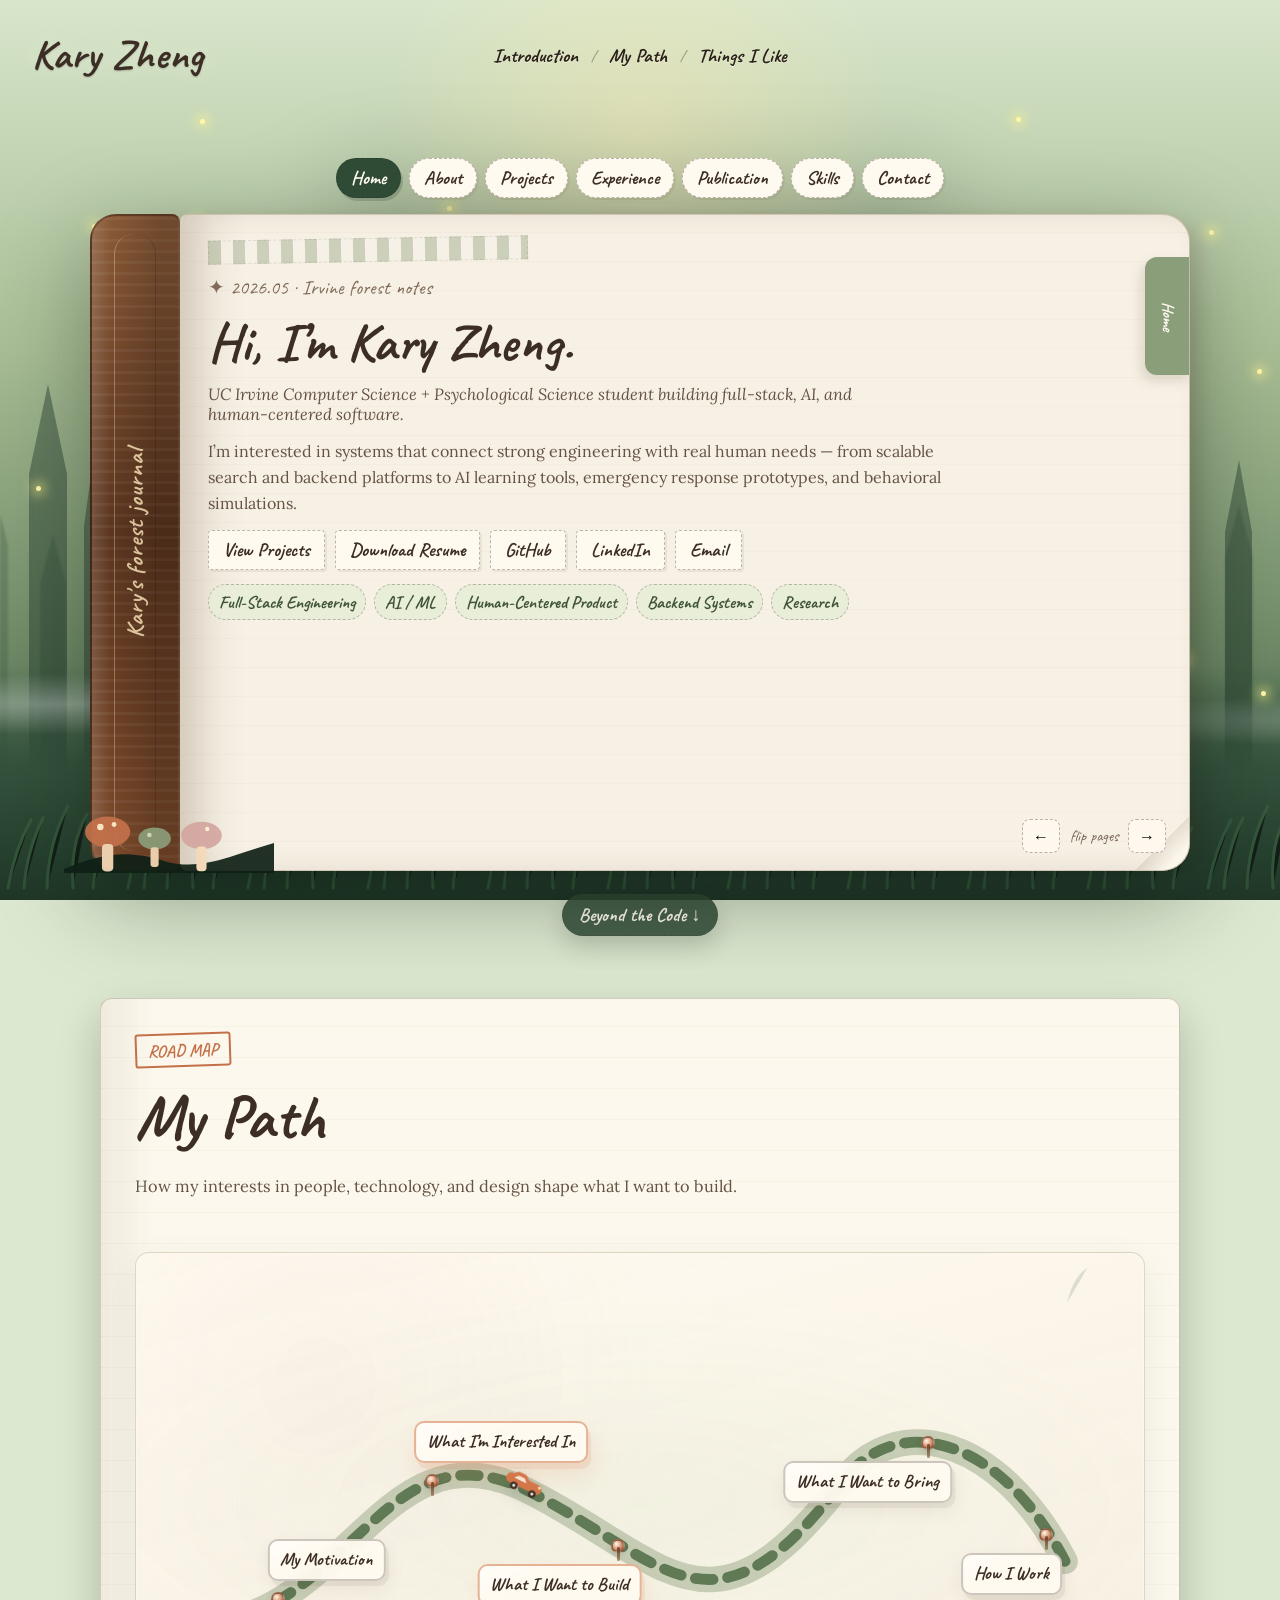
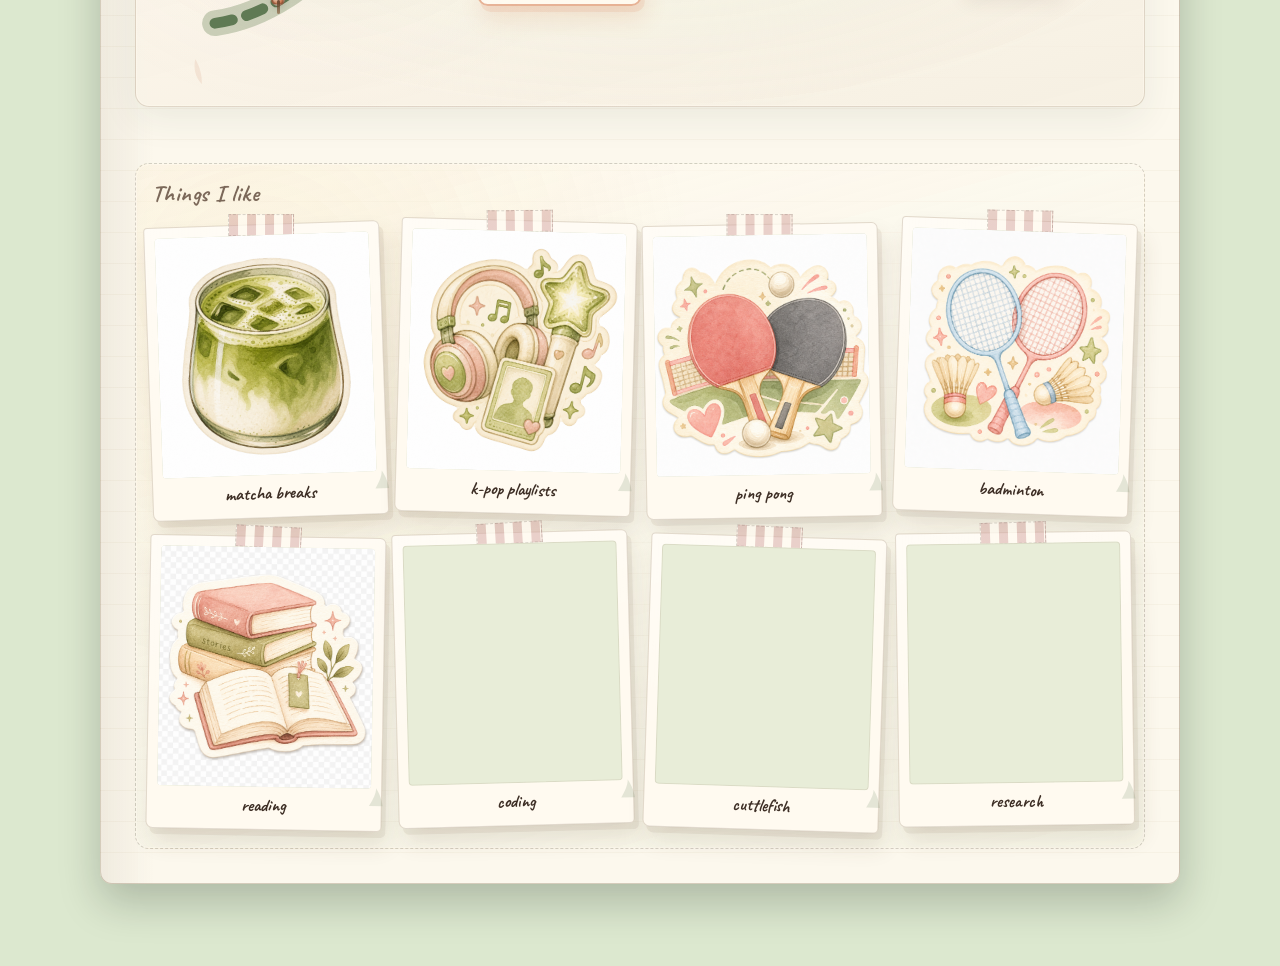
==== commit 390b7a98: "new" ====
--- a/index.html
+++ b/index.html
@@ -7,7 +7,7 @@
       name="description"
       content="Kary Zheng personal portfolio in a forest techo journal aesthetic."
     />
-    <title>Kary's Portfolio</title>
+    <title>Kary Zheng Portfolio</title>
     <link
       href="https://fonts.googleapis.com/css2?family=Caveat:wght@400;600;700&family=Klee+One&family=Lora:ital,wght@0,400;0,600;1,400&display=swap"
       rel="stylesheet"
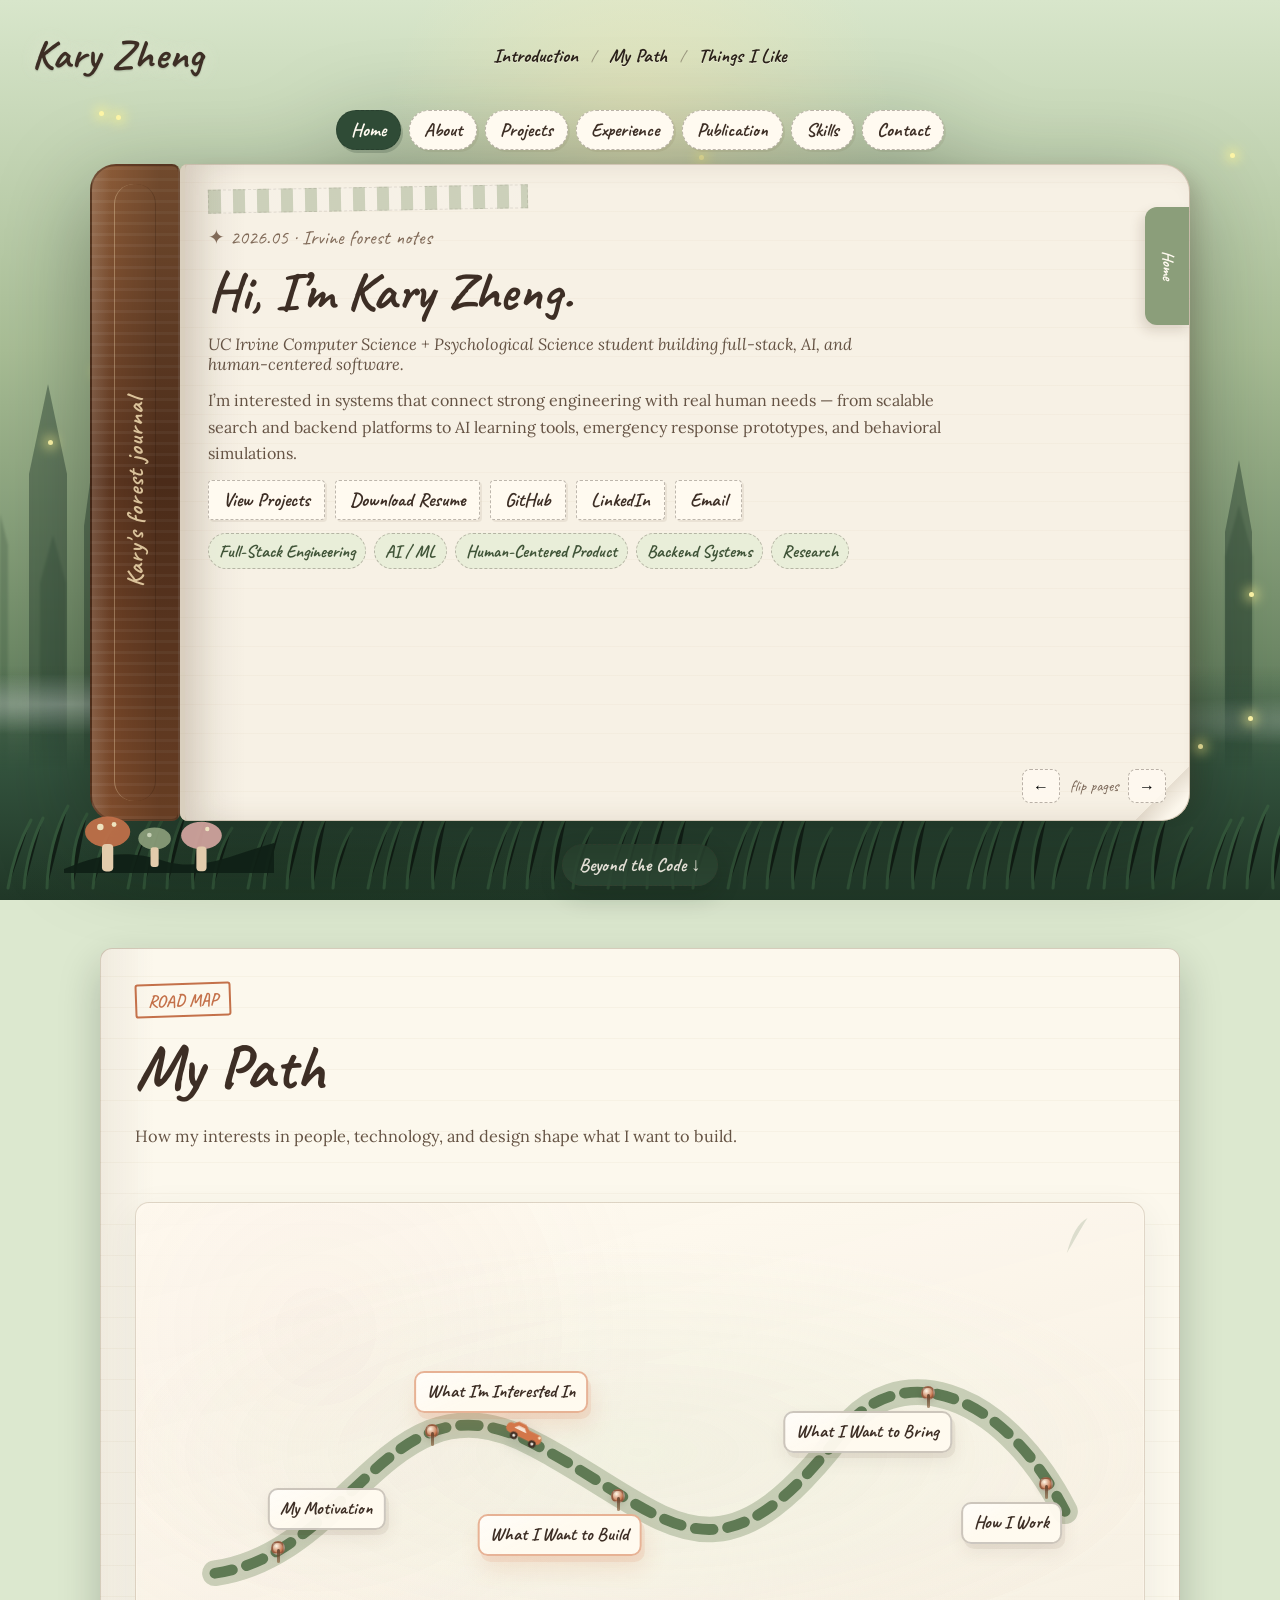
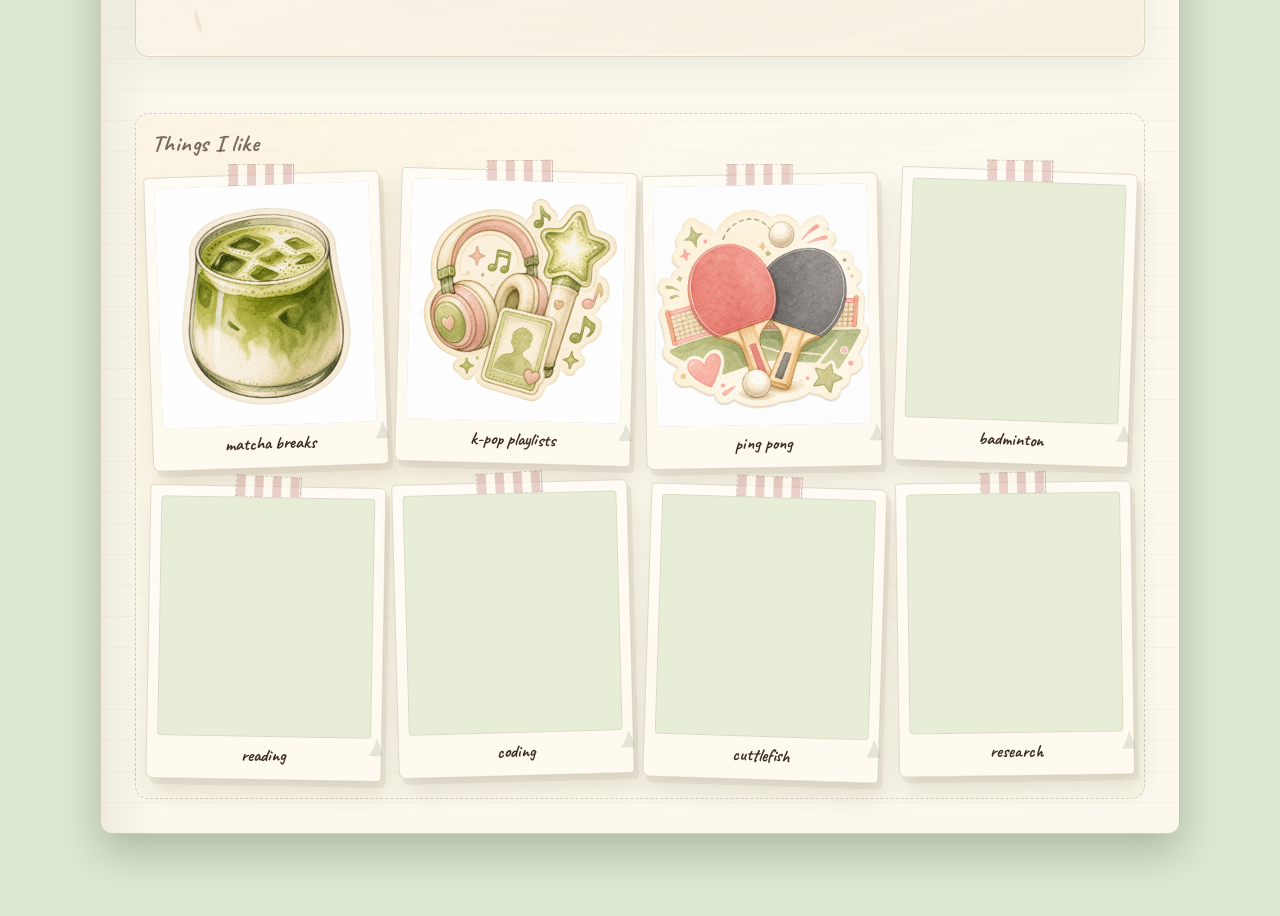
==== commit d8f9c49a: "newer" ====
--- a/index.html
+++ b/index.html
@@ -30,7 +30,7 @@
         --rose: #d4a5a0;
         --leather: #6c462d;
         --gold: #e7c770;
-        --shell-header-gap: clamp(104px, 14vmin, 142px);
+        --shell-header-gap: clamp(92px, 12.5vmin, 128px);
         --book-fold-reserve: clamp(208px, 27vmin, 296px);
       }
       html {
@@ -209,7 +209,7 @@
         width: min(1220px, calc(100% - 24px));
         min-height: max(520px, calc(100dvh - var(--shell-header-gap)));
         margin: 0 auto;
-        padding: clamp(22px, 3.2vh, 42px) 0 clamp(14px, 2.2vh, 28px);
+        padding: clamp(10px, 1.4vh, 22px) 0 clamp(14px, 2.2vh, 28px);
         display: flex;
         flex-direction: column;
         justify-content: safe center;
@@ -232,7 +232,7 @@
         padding: calc(
             env(safe-area-inset-top, 0px) + clamp(22px, 3.8vmin, 48px)
           )
-          clamp(14px, 4vw, 32px) clamp(18px, 3vh, 32px);
+          clamp(14px, 4vw, 32px) clamp(8px, 1.2vh, 16px);
         position: relative;
         z-index: 60;
         border: none;
@@ -345,7 +345,7 @@
         width: 100%;
         max-width: 100%;
         margin: 0;
-        padding: clamp(16px, 2.8vh, 32px) 8px clamp(12px, 1.8vh, 16px);
+        padding: clamp(6px, 1.1vh, 14px) 8px clamp(10px, 1.5vh, 14px);
         border: none;
         border-radius: 0;
         background: transparent;
@@ -2043,7 +2043,7 @@
       }
       @media (max-width: 850px) {
         .shell {
-          padding-top: max(12px, env(safe-area-inset-top, 0px));
+          padding-top: max(6px, env(safe-area-inset-top, 0px));
         }
         .book-wrap {
           grid-template-columns: clamp(38px, 10vw, 48px) minmax(0, 1fr);
@@ -2083,7 +2083,7 @@
       }
       @media (max-width: 560px) {
         :root {
-          --shell-header-gap: clamp(124px, 30vmin, 168px);
+          --shell-header-gap: clamp(112px, 27vmin, 156px);
           --book-fold-reserve: clamp(248px, 38vmin, 340px);
         }
         .site-header {
@@ -2094,7 +2094,7 @@
           padding: calc(
               env(safe-area-inset-top, 0px) + clamp(18px, 4vmin, 36px)
             )
-            clamp(12px, 4vw, 20px) clamp(14px, 3vh, 22px);
+            clamp(12px, 4vw, 20px) clamp(6px, 1vh, 12px);
         }
         .site-logo {
           align-self: flex-start;
@@ -2150,7 +2150,7 @@
           margin-bottom: 16px;
         }
         .journal-nav {
-          padding: clamp(14px, 2.5vh, 26px) 6px clamp(10px, 1.6vh, 14px);
+          padding: clamp(6px, 1.2vh, 14px) 6px clamp(8px, 1.3vh, 12px);
           gap: 6px;
         }
         .journal-nav__btn {
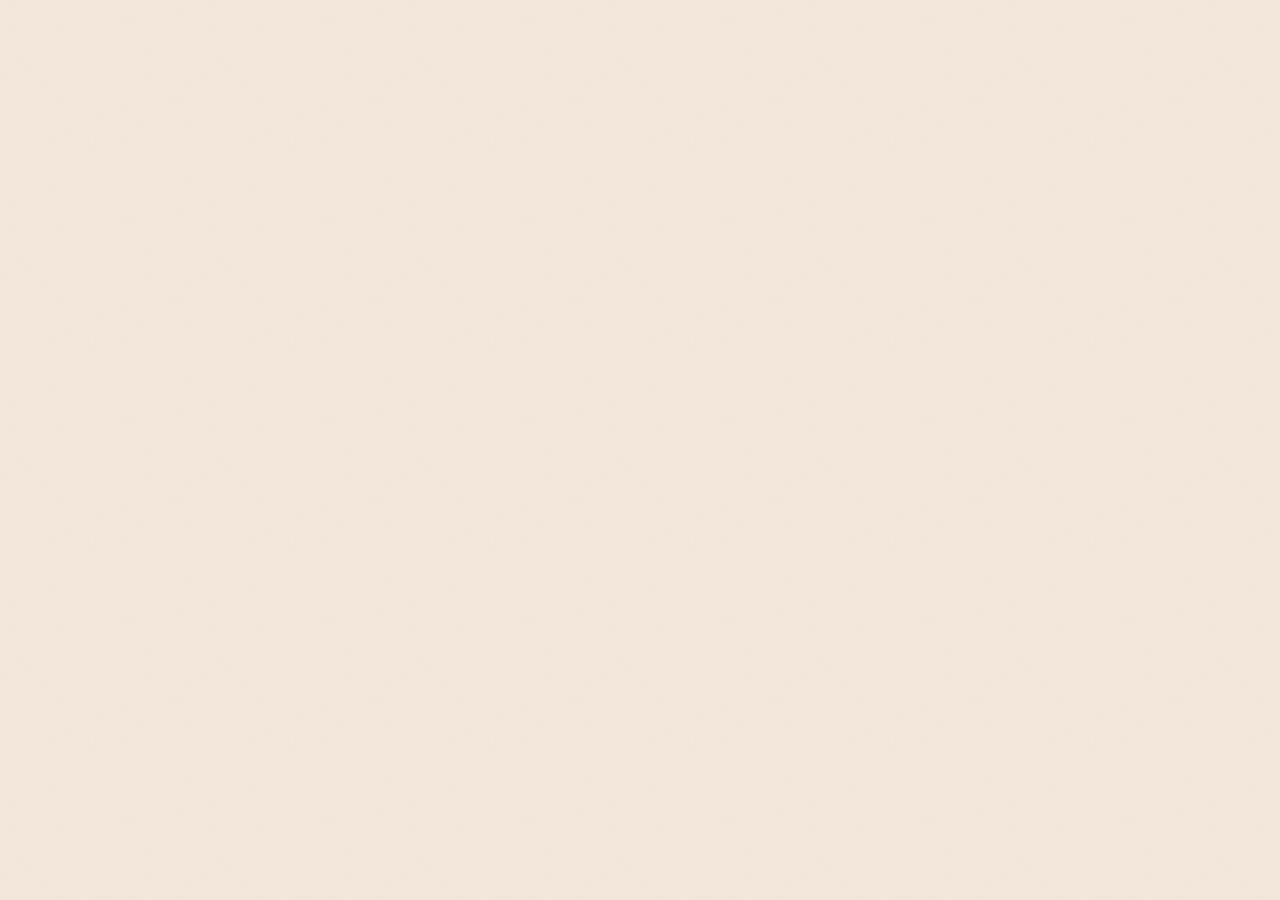
==== commit fce5de77: "Move site files to repo root for GitHub Pages Moves index.html, app.jsx, styles.css, and tweaks-pane" ====
--- a/index.html
+++ b/index.html
@@ -1,3764 +1,27 @@
 <!doctype html>
 <html lang="en">
   <head>
-    <meta charset="UTF-8" />
-    <meta name="viewport" content="width=device-width, initial-scale=1.0" />
-    <meta
-      name="description"
-      content="Kary Zheng personal portfolio in a forest techo journal aesthetic."
-    />
-    <title>Kary Zheng Portfolio</title>
+    <meta charset="utf-8" />
+    <meta name="viewport" content="width=device-width, initial-scale=1" />
+    <title>Kary Zheng — software engineer</title>
+    <meta name="description" content="Kary Zheng — software engineer, UC Irvine CS + Psych. Personal portfolio." />
+
+    <link rel="preconnect" href="https://fonts.googleapis.com" />
+    <link rel="preconnect" href="https://fonts.gstatic.com" crossorigin />
     <link
-      href="https://fonts.googleapis.com/css2?family=Caveat:wght@400;600;700&family=Klee+One&family=Lora:ital,wght@0,400;0,600;1,400&display=swap"
+      href="https://fonts.googleapis.com/css2?family=Fraunces:ital,opsz,wght@0,9..144,300;0,9..144,400;0,9..144,500;0,9..144,600;0,9..144,700;1,9..144,400;1,9..144,500&family=JetBrains+Mono:wght@400;500;600&family=Instrument+Serif:ital@0;1&display=swap"
       rel="stylesheet"
     />
-    <style>
-      * {
-        box-sizing: border-box;
-        margin: 0;
-        padding: 0;
-      }
-      :root {
-        --paper: #f7f1e5;
-        --paper-2: #fffaf0;
-        --ink: #3d2e25;
-        --soft-ink: #655344;
-        --sage: #8b9e7a;
-        --forest: #2f4b36;
-        --moss: #57724d;
-        --terra: #c4714a;
-        --rose: #d4a5a0;
-        --leather: #6c462d;
-        --gold: #e7c770;
-        --shell-header-gap: clamp(92px, 12.5vmin, 128px);
-        --book-fold-reserve: clamp(208px, 27vmin, 296px);
-      }
-      html {
-        scroll-behavior: smooth;
-      }
-      body {
-        position: relative;
-        min-height: 100vh;
-        overflow-x: hidden;
-        color: var(--ink);
-        font-family: "Lora", serif;
-        background: #dce8cf;
-        cursor:
-          url("data:image/svg+xml,%3Csvg xmlns='http://www.w3.org/2000/svg' width='24' height='24' viewBox='0 0 24 24'%3E%3Cellipse cx='12' cy='7' rx='9' ry='6' fill='%23c4714a' opacity='0.9'/%3E%3Crect x='9' y='12' width='6' height='9' rx='2' fill='%23f5e6c8'/%3E%3C/svg%3E")
-            12 12,
-          auto;
-      }
-      a {
-        color: inherit;
-        text-decoration: none;
-      }
-      button {
-        font: inherit;
-      }
 
-      .forest {
-        position: fixed;
-        inset: 0;
-        z-index: -5;
-        overflow: hidden;
-        background:
-          radial-gradient(
-            circle at 50% 15%,
-            rgba(255, 235, 180, 0.42),
-            transparent 16rem
-          ),
-          linear-gradient(#d8e6cb 0%, #a8bd95 39%, #6f8a67 72%, #33523d 100%);
-      }
-      .forest::before,
-      .forest::after {
-        position: absolute;
-        inset: 0;
-        content: "";
-        background-repeat: repeat-x;
-        background-position: bottom center;
-      }
-      .forest::before {
-        opacity: 0.26;
-        filter: blur(1px);
-        background-size: 360px 62%;
-        background-image: url("data:image/svg+xml,%3Csvg xmlns='http://www.w3.org/2000/svg' width='360' height='360' viewBox='0 0 360 360'%3E%3Cg fill='%232f4b36'%3E%3Cpath d='M45 350h28V116l-14-52-14 52z'/%3E%3Cpath d='M130 350h34V86l-17-65-17 65z'/%3E%3Cpath d='M238 350h30V104l-15-59-15 59z'/%3E%3Cpath d='M300 350h26V142l-13-48-13 48z'/%3E%3C/g%3E%3C/svg%3E");
-      }
-      .forest::after {
-        opacity: 0.42;
-        background-size: 430px 76%;
-        background-image: url("data:image/svg+xml,%3Csvg xmlns='http://www.w3.org/2000/svg' width='430' height='420' viewBox='0 0 430 420'%3E%3Cg fill='%231c3326'%3E%3Cpath d='M34 420h38V126L53 36 34 126z'/%3E%3Cpath d='M89 420h22V178L100 98 89 178z'/%3E%3Cpath d='M178 420h44V108L200 0l-22 108z'/%3E%3Cpath d='M293 420h36V145l-18-92-18 92z'/%3E%3Cpath d='M370 420h27V184l-13-72-14 72z'/%3E%3C/g%3E%3C/svg%3E");
-      }
-      .ground {
-        position: fixed;
-        right: 0;
-        bottom: 0;
-        left: 0;
-        z-index: -3;
-        height: 26vh;
-        background:
-          radial-gradient(
-            ellipse at 22% 95%,
-            rgba(28, 54, 34, 0.48),
-            transparent 18rem
-          ),
-          linear-gradient(180deg, rgba(86, 126, 79, 0), #33523d 45%, #203727);
-      }
-      .grass {
-        position: fixed;
-        inset: auto 0 0 0;
-        z-index: -2;
-        height: 16vh;
-        opacity: 0.52;
-        background-size: 120px 100%;
-        background-image: url("data:image/svg+xml,%3Csvg xmlns='http://www.w3.org/2000/svg' width='120' height='120' viewBox='0 0 120 120'%3E%3Cg stroke='%233f6a45' stroke-width='3' stroke-linecap='round'%3E%3Cpath d='M8 120C13 90 21 70 31 52'/%3E%3Cpath d='M24 120c2-27 8-48 19-70'/%3E%3Cpath d='M47 120c1-32 8-58 21-82'/%3E%3Cpath d='M73 120c-2-30 2-52 14-74'/%3E%3Cpath d='M93 120c2-25 8-43 19-60'/%3E%3C/g%3E%3C/svg%3E");
-      }
-      .mist {
-        position: fixed;
-        right: -20%;
-        bottom: 13vh;
-        left: -20%;
-        z-index: -1;
-        height: 23vh;
-        opacity: 0.42;
-        background:
-          radial-gradient(
-            ellipse at 18% 62%,
-            rgba(255, 255, 255, 0.8),
-            transparent 22rem
-          ),
-          radial-gradient(
-            ellipse at 60% 45%,
-            rgba(255, 255, 255, 0.7),
-            transparent 25rem
-          ),
-          radial-gradient(
-            ellipse at 90% 70%,
-            rgba(255, 255, 255, 0.55),
-            transparent 18rem
-          );
-        animation: mist-drift 18s ease-in-out infinite alternate;
-      }
-      @keyframes mist-drift {
-        from {
-          transform: translateX(-3%);
-        }
-        to {
-          transform: translateX(3%);
-        }
-      }
-      .root-shrooms {
-        position: absolute;
-        top: calc(100vh - 132px);
-        bottom: auto;
-        left: clamp(12px, 5vw, 76px);
-        z-index: 4;
-        opacity: 0.92;
-        cursor: pointer;
-        transition:
-          transform 0.25s ease,
-          filter 0.25s ease;
-      }
-      .root-shrooms svg {
-        width: min(210px, 38vw);
-      }
-      .root-shrooms:hover,
-      .root-shrooms:focus-visible {
-        transform: translateY(-4px) rotate(-2deg);
-        filter: drop-shadow(0 0 12px rgba(255, 247, 168, 0.42));
-        outline: none;
-      }
-      body.trail-scrolled .root-shrooms {
-        opacity: 0.18;
-        pointer-events: none;
-        transform: translateY(16px);
-      }
-      .firefly-layer {
-        position: fixed;
-        inset: 0;
-        z-index: 1;
-        pointer-events: none;
-        overflow-x: hidden;
-        overflow-y: auto;
-      }
-      .firefly {
-        position: absolute;
-        width: 5px;
-        height: 5px;
-        border-radius: 50%;
-        background: #fff7a8;
-        box-shadow: 0 0 12px 4px rgba(255, 246, 145, 0.65);
-        animation: firefly var(--dur) ease-in-out infinite alternate;
-      }
-      @keyframes firefly {
-        from {
-          transform: translate(0, 0) scale(0.75);
-          opacity: 0.25;
-        }
-        45% {
-          opacity: 1;
-        }
-        to {
-          transform: translate(var(--dx), var(--dy)) scale(1.2);
-          opacity: 0.65;
-        }
-      }
+    <link rel="stylesheet" href="styles.css" />
 
-      .shell {
-        position: relative;
-        z-index: 2;
-        width: min(1220px, calc(100% - 24px));
-        min-height: max(520px, calc(100dvh - var(--shell-header-gap)));
-        margin: 0 auto;
-        padding: clamp(10px, 1.4vh, 22px) 0 clamp(14px, 2.2vh, 28px);
-        display: flex;
-        flex-direction: column;
-        justify-content: safe center;
-        align-items: center;
-        gap: clamp(8px, 1.4vh, 16px);
-        box-sizing: border-box;
-      }
-      #introduction,
-      #my-path,
-      #things-i-like {
-        scroll-margin-top: clamp(10px, 2vmin, 20px);
-      }
-      .site-header {
-        display: grid;
-        grid-template-columns: 1fr auto 1fr;
-        align-items: center;
-        width: 100%;
-        max-width: none;
-        margin: 0;
-        padding: calc(
-            env(safe-area-inset-top, 0px) + clamp(22px, 3.8vmin, 48px)
-          )
-          clamp(14px, 4vw, 32px) clamp(8px, 1.2vh, 16px);
-        position: relative;
-        z-index: 60;
-        border: none;
-        border-radius: 0;
-        background: transparent;
-        box-shadow: none;
-        backdrop-filter: none;
-      }
-      .site-logo {
-        grid-column: 1;
-        justify-self: start;
-        color: #3d2e25;
-        font-family: "Caveat", "Klee One", cursive;
-        font-size: clamp(2rem, 4.8vw, 2.55rem);
-        font-weight: 700;
-        letter-spacing: 0.02em;
-        text-decoration: none;
-        line-height: 1.05;
-        text-shadow:
-          0 0 20px rgba(247, 241, 229, 0.45),
-          0 1px 2px rgba(16, 32, 22, 0.2);
-        transition:
-          color 0.15s ease,
-          opacity 0.15s ease;
-      }
-      .site-logo:hover {
-        color: #2a2119;
-        transform: none;
-        opacity: 0.95;
-      }
-      .site-logo:focus-visible {
-        outline: 2px dashed rgba(47, 75, 54, 0.45);
-        outline-offset: 4px;
-        border-radius: 4px;
-      }
-      .site-nav {
-        grid-column: 2;
-        justify-self: center;
-        display: flex;
-        flex-wrap: wrap;
-        align-items: center;
-        justify-content: center;
-        gap: 2px 0;
-        row-gap: 4px;
-      }
-      .site-nav a {
-        padding: 4px 8px;
-        border-radius: 0;
-        color: #2a2119;
-        font-family: "Caveat", "Klee One", cursive;
-        font-size: clamp(1.02rem, 2.5vw, 1.22rem);
-        font-weight: 700;
-        text-decoration: none;
-        text-shadow: 0 1px 0 rgba(255, 250, 240, 0.55);
-        transition:
-          color 0.15s ease,
-          opacity 0.15s ease;
-      }
-      .site-nav a:hover {
-        color: #1a1410;
-        background: transparent;
-        text-decoration: underline;
-        text-decoration-thickness: 1.5px;
-        text-underline-offset: 4px;
-      }
-      .site-nav a:focus-visible {
-        outline: 2px dashed rgba(47, 75, 54, 0.5);
-        outline-offset: 3px;
-        border-radius: 4px;
-      }
-      .site-nav-sep {
-        padding: 0 5px;
-        color: rgba(61, 46, 37, 0.42);
-        font-family: "Caveat", "Klee One", cursive;
-        font-size: 0.95rem;
-        font-weight: 500;
-        user-select: none;
-        text-shadow: none;
-      }
-      .scroll-down {
-        width: fit-content;
-        margin: clamp(6px, 1.2vh, 14px) auto 0;
-        padding: 8px 16px;
-        border: 1.5px dashed rgba(74, 63, 53, 0.38);
-        border-radius: 999px;
-        color: #fffaf0;
-        background: rgba(47, 75, 54, 0.86);
-        font-family: "Caveat", cursive;
-        font-size: 1.18rem;
-        font-weight: 700;
-        box-shadow: 0 10px 24px rgba(17, 25, 18, 0.18);
-      }
-      .book-wrap {
-        position: relative;
-        display: grid;
-        grid-template-columns: clamp(72px, 7.5vw, 90px) minmax(0, 1fr);
-        grid-template-rows: auto 1fr;
-        width: min(1100px, calc(100% - 12px));
-        margin: 0 auto;
-        perspective: 1800px;
-        filter: drop-shadow(0 26px 46px rgba(5, 13, 8, 0.35));
-      }
-      .journal-nav {
-        grid-column: 1 / -1;
-        grid-row: 1;
-        display: flex;
-        flex-wrap: wrap;
-        justify-content: center;
-        gap: 8px;
-        width: 100%;
-        max-width: 100%;
-        margin: 0;
-        padding: clamp(6px, 1.1vh, 14px) 8px clamp(10px, 1.5vh, 14px);
-        border: none;
-        border-radius: 0;
-        background: transparent;
-        box-shadow: none;
-      }
-      .journal-nav__btn {
-        margin: 0;
-        padding: 7px 14px;
-        border: 1.5px dashed rgba(74, 63, 53, 0.38);
-        border-radius: 999px;
-        background: #fffaf0;
-        color: var(--ink);
-        font-family: "Caveat", "Klee One", cursive;
-        font-size: clamp(1.02rem, 2.2vw, 1.18rem);
-        font-weight: 700;
-        cursor: pointer;
-        box-shadow: 2px 2px 0 rgba(84, 58, 36, 0.07);
-        transition:
-          background 0.15s ease,
-          color 0.15s ease,
-          border-color 0.15s ease,
-          transform 0.15s ease;
-        appearance: none;
-        -webkit-appearance: none;
-      }
-      .journal-nav__btn:hover {
-        border-color: rgba(47, 75, 54, 0.42);
-        transform: translateY(-1px);
-      }
-      .journal-nav__btn:focus-visible {
-        outline: 2px dashed rgba(47, 75, 54, 0.45);
-        outline-offset: 3px;
-      }
-      .journal-nav__btn.is-active {
-        background: var(--forest);
-        color: #fffaf0;
-        border-color: rgba(35, 55, 40, 0.55);
-        box-shadow: 2px 3px 0 rgba(35, 55, 40, 0.2);
-      }
-      .spine {
-        grid-column: 1;
-        grid-row: 2;
-        align-self: stretch;
-        position: relative;
-        min-height: clamp(
-          380px,
-          calc(100dvh - var(--book-fold-reserve)),
-          720px
-        );
-        border-radius: 26px 8px 8px 26px;
-        background:
-          linear-gradient(
-            90deg,
-            rgba(255, 255, 255, 0.14),
-            transparent 22%,
-            rgba(0, 0, 0, 0.18) 78%
-          ),
-          repeating-linear-gradient(
-            0deg,
-            rgba(255, 255, 255, 0.05) 0 3px,
-            transparent 3px 11px
-          ),
-          linear-gradient(180deg, #8a5a37, #5b351f 48%, #7d4b2b);
-        border: 2px solid rgba(45, 24, 13, 0.35);
-      }
-      .spine::before {
-        position: absolute;
-        inset: 18px 22px;
-        content: "";
-        border-left: 1px solid rgba(255, 234, 190, 0.32);
-        border-right: 1px solid rgba(26, 12, 5, 0.2);
-        border-radius: 20px;
-      }
-      .spine-title {
-        position: absolute;
-        top: 50%;
-        left: 50%;
-        color: rgba(255, 235, 190, 0.78);
-        font-family: "Caveat", cursive;
-        font-size: 1.5rem;
-        font-weight: 700;
-        letter-spacing: 0.04em;
-        white-space: nowrap;
-        transform: translate(-50%, -50%) rotate(-90deg);
-      }
-      .book {
-        grid-column: 2;
-        grid-row: 2;
-        position: relative;
-        min-height: clamp(
-          380px,
-          calc(100dvh - var(--book-fold-reserve)),
-          720px
-        );
-        transform-style: preserve-3d;
-        border-radius: 8px 28px 28px 8px;
-        background: #cdbd9f;
-        isolation: isolate;
-      }
-      .book::before {
-        position: absolute;
-        inset: 10px 12px 10px 0;
-        content: "";
-        border-radius: 8px 26px 26px 8px;
-        background:
-          linear-gradient(90deg, rgba(89, 58, 35, 0.18), transparent 8%),
-          repeating-linear-gradient(
-            0deg,
-            rgba(122, 98, 68, 0.18) 0 1px,
-            transparent 1px 4px
-          ),
-          #ede4d3;
-        transform: translateX(10px);
-        box-shadow: 8px 0 18px rgba(67, 45, 28, 0.16);
-      }
-      .book::after {
-        position: absolute;
-        top: 18px;
-        right: 14px;
-        bottom: 18px;
-        width: 22px;
-        content: "";
-        border-radius: 0 18px 18px 0;
-        background: repeating-linear-gradient(
-          0deg,
-          rgba(130, 104, 70, 0.18) 0 1px,
-          transparent 1px 5px
-        );
-        opacity: 0.55;
-        pointer-events: none;
-      }
-      .page {
-        position: absolute;
-        inset: 0;
-        display: grid;
-        align-content: start;
-        gap: 16px;
-        padding: clamp(22px, 4vw, 42px);
-        overflow-x: hidden;
-        overflow-y: auto;
-        transform-origin: left center;
-        backface-visibility: hidden;
-        border: 1.5px solid rgba(113, 87, 58, 0.28);
-        border-left: 5px solid rgba(113, 87, 58, 0.22);
-        border-radius: 8px 28px 28px 8px;
-        background:
-          linear-gradient(90deg, rgba(80, 55, 34, 0.08), transparent 6%),
-          repeating-linear-gradient(
-            0deg,
-            transparent,
-            transparent 28px,
-            rgba(180, 160, 120, 0.13) 29px
-          ),
-          var(--paper);
-        box-shadow: inset 14px 0 26px rgba(84, 58, 36, 0.12);
-        opacity: 0;
-        visibility: hidden;
-        pointer-events: none;
-        transform: translateZ(-18px) rotateY(9deg) scale(0.988);
-        transition:
-          transform 980ms cubic-bezier(0.18, 0.82, 0.23, 1),
-          opacity 520ms ease,
-          box-shadow 980ms cubic-bezier(0.18, 0.82, 0.23, 1),
-          filter 980ms cubic-bezier(0.18, 0.82, 0.23, 1);
-      }
-      .page.active {
-        z-index: 5;
-        opacity: 1;
-        visibility: visible;
-        pointer-events: auto;
-        transform: translateZ(6px) rotateY(0deg) scale(1);
-      }
-      .page.turning-out {
-        z-index: 8;
-        visibility: visible;
-        opacity: 0;
-        pointer-events: none;
-        box-shadow:
-          inset 38px 0 34px rgba(84, 58, 36, 0.18),
-          18px 12px 34px rgba(33, 22, 12, 0.18);
-        filter: brightness(0.98);
-      }
-      .page.turning-out.forward {
-        transform: translateZ(28px) rotateY(-122deg) skewY(-1deg);
-      }
-      .page.turning-out.back {
-        transform: translateZ(28px) rotateY(122deg) skewY(1deg);
-      }
-      .page.active.settling-forward,
-      .page.active.settling-back {
-        animation: page-settle 980ms cubic-bezier(0.18, 0.82, 0.23, 1);
-      }
-      @keyframes page-settle {
-        0% {
-          opacity: 0.25;
-          transform: translateZ(-12px) rotateY(10deg) scale(0.992);
-          filter: brightness(0.96);
-        }
-        48% {
-          opacity: 0.8;
-          transform: translateZ(2px) rotateY(3deg) scale(0.997);
-        }
-        100% {
-          opacity: 1;
-          transform: translateZ(6px) rotateY(0deg) scale(1);
-          filter: brightness(1);
-        }
-      }
-      .page::after {
-        position: absolute;
-        right: 0;
-        bottom: 0;
-        width: 54px;
-        height: 54px;
-        content: "";
-        background: linear-gradient(
-          135deg,
-          transparent 50%,
-          rgba(111, 86, 58, 0.12) 51%,
-          rgba(255, 250, 240, 0.76) 78%
-        );
-        border-bottom-right-radius: 26px;
-      }
-      .side-tab {
-        position: absolute;
-        top: var(--tab-top);
-        right: -2px;
-        width: 46px;
-        height: 118px;
-        display: grid;
-        place-items: center;
-        color: #fffaf0;
-        border-radius: 12px 0 0 12px;
-        font-family: "Caveat", "Klee One", cursive;
-        font-size: 1rem;
-        font-weight: 700;
-        writing-mode: vertical-rl;
-        box-shadow: -4px 6px 12px rgba(74, 45, 28, 0.15);
-      }
-      .cover .side-tab {
-        background: #8b9e7a;
-        --tab-top: 42px;
-      }
-      .about .side-tab {
-        background: #c4714a;
-        --tab-top: 92px;
-      }
-      .work .side-tab {
-        background: #d4a5a0;
-        --tab-top: 142px;
-      }
-      .loves .side-tab {
-        background: #6f8a67;
-        --tab-top: 192px;
-      }
-      .publication .side-tab {
-        background: #c9a227;
-        --tab-top: 242px;
-      }
-      .skills-page .side-tab {
-        background: #5d7a52;
-        --tab-top: 292px;
-      }
-      .guest .side-tab {
-        background: #9a7b6a;
-        --tab-top: 342px;
-      }
-      .washi {
-        width: min(320px, 68%);
-        height: 24px;
-        background: var(--washi);
-        border: 1px dashed rgba(74, 63, 53, 0.14);
-        transform: rotate(var(--tilt));
-        opacity: 0.88;
-      }
-      .cover {
-        --washi: repeating-linear-gradient(
-          90deg,
-          rgba(139, 158, 122, 0.45) 0 12px,
-          rgba(245, 240, 232, 0.55) 12px 24px
-        );
-        --tilt: -1deg;
-      }
-      .page.cover {
-        gap: clamp(8px, 1.5vmin, 14px);
-        padding: clamp(14px, 2.5vmin, 30px);
-      }
-      .page.cover h1 {
-        font-size: clamp(2.2rem, 4.2vmin + 1rem, 4.85rem);
-        line-height: 1.06;
-      }
-      .about {
-        --washi: repeating-linear-gradient(
-          90deg,
-          rgba(196, 113, 74, 0.35) 0 12px,
-          rgba(212, 165, 160, 0.35) 12px 24px
-        );
-        --tilt: 0.8deg;
-      }
-      .work {
-        --washi: repeating-linear-gradient(
-          90deg,
-          rgba(212, 165, 160, 0.45) 0 10px,
-          rgba(245, 240, 232, 0.55) 10px 22px
-        );
-        --tilt: -1.2deg;
-      }
-      .loves {
-        --washi: repeating-linear-gradient(
-          90deg,
-          rgba(139, 158, 122, 0.45) 0 8px,
-          rgba(231, 199, 112, 0.28) 8px 18px
-        );
-        --tilt: 1.4deg;
-      }
-      .publication {
-        --washi: repeating-linear-gradient(
-          90deg,
-          rgba(231, 199, 112, 0.42) 0 10px,
-          rgba(212, 165, 160, 0.32) 10px 22px
-        );
-        --tilt: -0.9deg;
-      }
-      .skills-page {
-        --washi: repeating-linear-gradient(
-          90deg,
-          rgba(139, 158, 122, 0.38) 0 11px,
-          rgba(245, 240, 232, 0.55) 11px 24px
-        );
-        --tilt: 1.1deg;
-      }
-      .guest {
-        --washi: repeating-linear-gradient(
-          90deg,
-          rgba(154, 123, 106, 0.38) 0 12px,
-          rgba(255, 250, 240, 0.5) 12px 24px
-        );
-        --tilt: -0.7deg;
-      }
-      .date {
-        color: #806a58;
-        font-family: "Caveat", cursive;
-        font-size: 1.25rem;
-      }
-      h1,
-      h2,
-      h3 {
-        color: var(--ink);
-        line-height: 1.02;
-      }
-      h1 {
-        max-width: 700px;
-        font-family: "Caveat", cursive;
-        font-size: clamp(4.4rem, 11vw, 8rem);
-      }
-      h2 {
-        font-family: "Caveat", "Klee One", cursive;
-        font-size: clamp(2.6rem, 5vw, 4rem);
-      }
-      h3 {
-        font-family: "Caveat", "Klee One", cursive;
-        font-size: 1.55rem;
-        margin-bottom: 4px;
-      }
-      .subtitle {
-        max-width: 680px;
-        color: var(--soft-ink);
-        font-size: 1.02rem;
-        font-style: italic;
-      }
-      .hero-copy {
-        max-width: 760px;
-        color: var(--soft-ink);
-        font-size: 1rem;
-        line-height: 1.65;
-      }
-      .hero-actions,
-      .contact-links {
-        display: flex;
-        flex-wrap: wrap;
-        gap: 10px;
-      }
-      .paper-button,
-      .contact-links a {
-        display: inline-flex;
-        align-items: center;
-        min-height: 40px;
-        padding: 7px 14px;
-        border: 1.5px dashed rgba(74, 63, 53, 0.36);
-        border-radius: 4px;
-        color: var(--ink);
-        background: #fffaf0;
-        font-family: "Caveat", cursive;
-        font-size: 1.2rem;
-        font-weight: 700;
-        box-shadow: 2px 2px 0 rgba(84, 58, 36, 0.08);
-      }
-      .stamp {
-        display: inline-flex;
-        width: fit-content;
-        padding: 3px 10px;
-        color: var(--terra);
-        border: 2px solid var(--terra);
-        border-radius: 3px;
-        font-family: "Caveat", cursive;
-        font-size: 1rem;
-        font-weight: 700;
-        text-transform: uppercase;
-        transform: rotate(3deg);
-        opacity: 0.8;
-      }
-      .note-card {
-        position: relative;
-        padding: 18px 20px;
-        color: var(--soft-ink);
-        background: #fffaf0;
-        border: 1px solid rgba(113, 87, 58, 0.22);
-        box-shadow: 4px 5px 0 rgba(129, 91, 55, 0.09);
-        clip-path: polygon(
-          0 2%,
-          8% 0,
-          19% 2%,
-          30% 0,
-          41% 2%,
-          52% 0,
-          63% 2%,
-          74% 0,
-          86% 2%,
-          100% 0,
-          99% 100%,
-          86% 98%,
-          74% 100%,
-          62% 98%,
-          50% 100%,
-          38% 98%,
-          26% 100%,
-          14% 98%,
-          0 100%
-        );
-      }
-      .note-card p + p {
-        margin-top: 10px;
-      }
-      .page.guest {
-        gap: clamp(14px, 2.5vw, 22px);
-      }
-      .page.guest h2 {
-        margin-bottom: clamp(4px, 1vw, 10px);
-      }
-      .page.guest .note-card {
-        display: flex;
-        flex-direction: column;
-        gap: clamp(14px, 2.4vw, 22px);
-        padding: clamp(22px, 3.2vw, 30px) clamp(22px, 3.5vw, 30px);
-      }
-      .page.guest .note-card > p {
-        margin: 0;
-        line-height: 1.62;
-      }
-      .page.guest .contact-links {
-        gap: 12px 14px;
-        margin-top: 2px;
-      }
-      .page.guest .contact-links a {
-        padding: 10px 17px;
-        min-height: 44px;
-      }
-      .tag-row,
-      .fact-row,
-      .tech-row {
-        display: flex;
-        flex-wrap: wrap;
-        gap: 8px;
-      }
-      .tag-row span,
-      .fact-row span,
-      .tech-row span {
-        padding: 6px 10px;
-        border: 1.5px dashed rgba(74, 63, 53, 0.32);
-        border-radius: 999px;
-        color: #405438;
-        background: rgba(232, 237, 216, 0.88);
-        font-family: "Caveat", "Klee One", cursive;
-        font-size: 1.1rem;
-        font-weight: 700;
-      }
-      .fact-row span {
-        color: #754a33;
-        background: rgba(252, 238, 232, 0.7);
-      }
-      .timeline,
-      .fun-list {
-        display: grid;
-        gap: 10px;
-      }
-      .timeline-item,
-      .fun-item {
-        padding: 12px 14px;
-        color: var(--soft-ink);
-        background: rgba(255, 250, 240, 0.72);
-        border-left: 4px solid var(--sage);
-      }
-      .timeline-item[role="button"] {
-        cursor: pointer;
-        transition:
-          transform 0.2s ease,
-          background 0.2s ease,
-          box-shadow 0.2s ease;
-      }
-      .timeline-item[role="button"]:hover,
-      .timeline-item[role="button"]:focus-visible {
-        transform: translateX(4px);
-        background: rgba(255, 250, 240, 0.96);
-        box-shadow: 3px 4px 0 rgba(84, 58, 36, 0.08);
-        outline: 2px dashed rgba(47, 75, 54, 0.42);
-        outline-offset: 3px;
-      }
-      .timeline-item strong,
-      .fun-item strong {
-        display: block;
-        color: var(--ink);
-        font-family: "Caveat", "Klee One", cursive;
-        font-size: 1.35rem;
-        line-height: 1.05;
-      }
-      .project-grid {
-        display: grid;
-        grid-template-columns: repeat(2, minmax(0, 1fr));
-        gap: 14px;
-      }
-      .project-card {
-        display: grid;
-        align-content: start;
-        gap: 12px;
-        min-height: 0;
-        padding: 16px 16px 14px;
-        color: var(--soft-ink);
-        background: rgba(255, 250, 240, 0.9);
-        border: 1.5px dashed rgba(74, 63, 53, 0.28);
-        box-shadow: 3px 4px 0 rgba(84, 58, 36, 0.08);
-        transform: rotate(var(--r));
-        transition:
-          transform 0.2s ease,
-          box-shadow 0.2s ease,
-          background 0.2s ease;
-      }
-      .project-card:hover,
-      .project-card:focus-within {
-        z-index: 6;
-        transform: rotate(0deg) translateY(-3px);
-        background: #fffaf0;
-        box-shadow: 5px 7px 14px rgba(82, 54, 34, 0.16);
-        outline: 2px dashed rgba(47, 75, 54, 0.45);
-        outline-offset: 4px;
-      }
-      .project-card h3 {
-        font-size: 1.55rem;
-        line-height: 1.08;
-      }
-      .project-card-summary {
-        margin: 0;
-        font-size: 0.88rem;
-        line-height: 1.52;
-        color: var(--soft-ink);
-      }
-      .project-card .tech-row {
-        flex-wrap: wrap;
-        gap: 6px;
-        margin-top: 2px;
-      }
-      .projects-intro-row {
-        display: flex;
-        flex-wrap: wrap;
-        align-items: center;
-        gap: 12px 18px;
-        margin: 0 0 14px;
-      }
-      .projects-intro-row .subtitle {
-        flex: 1 1 min(100%, 28rem);
-        margin: 0;
-      }
-      .project-details-btn,
-      .experience-details-btn {
-        justify-self: start;
-        margin-top: 6px;
-        appearance: none;
-        cursor: pointer;
-        display: inline-flex;
-        align-items: center;
-        justify-content: center;
-        min-height: 40px;
-        padding: 9px 22px;
-        border: 2px solid rgba(61, 82, 52, 0.38);
-        border-radius: 999px;
-        color: #2a4324;
-        background: linear-gradient(
-          165deg,
-          rgba(255, 255, 255, 0.55) 0%,
-          rgba(232, 237, 216, 0.98) 48%,
-          rgba(220, 232, 207, 0.92) 100%
-        );
-        font-family: "Caveat", "Klee One", cursive;
-        font-size: 1.2rem;
-        font-weight: 700;
-        line-height: 1.2;
-        letter-spacing: 0.02em;
-        box-shadow:
-          0 4px 0 rgba(61, 82, 52, 0.2),
-          inset 0 1px 0 rgba(255, 255, 255, 0.85);
-        transition:
-          transform 0.18s ease,
-          box-shadow 0.18s ease,
-          background 0.18s ease,
-          border-color 0.18s ease;
-      }
-      .project-details-btn:hover,
-      .experience-details-btn:hover {
-        transform: translateY(-2px);
-        border-color: rgba(47, 75, 54, 0.48);
-        background: linear-gradient(
-          165deg,
-          rgba(255, 255, 255, 0.72) 0%,
-          rgba(238, 244, 226, 1) 55%,
-          rgba(225, 235, 210, 0.98) 100%
-        );
-        box-shadow:
-          0 6px 0 rgba(61, 82, 52, 0.16),
-          inset 0 1px 0 rgba(255, 255, 255, 0.95);
-      }
-      .project-details-btn:active,
-      .experience-details-btn:active {
-        transform: translateY(1px);
-        box-shadow:
-          0 2px 0 rgba(61, 82, 52, 0.22),
-          inset 0 1px 0 rgba(255, 255, 255, 0.7);
-      }
-      .project-details-btn:focus-visible,
-      .experience-details-btn:focus-visible {
-        outline: 2px dashed rgba(47, 75, 54, 0.55);
-        outline-offset: 3px;
-      }
-      .project-card ul,
-      .experience-card ul {
-        display: grid;
-        gap: 6px;
-        margin-left: 1rem;
-        color: var(--soft-ink);
-        font-size: 0.84rem;
-        line-height: 1.45;
-      }
-      .project-card .role-detail {
-        padding-left: 10px;
-        border-left: 3px solid rgba(196, 113, 74, 0.52);
-        font-style: italic;
-      }
-      .tech-row span {
-        border-radius: 4px;
-        font-size: 0.98rem;
-        padding: 4px 8px;
-        color: #536747;
-        background: rgba(232, 237, 216, 0.62);
-      }
-      .polaroid {
-        position: relative;
-        min-height: 214px;
-        padding: 9px 9px 22px;
-        background: #fff;
-        box-shadow: 3px 4px 12px rgba(82, 54, 34, 0.18);
-        transform: rotate(var(--r));
-        transition:
-          transform 0.25s,
-          box-shadow 0.25s;
-        cursor: pointer;
-      }
-      .polaroid:hover,
-      .polaroid:focus-visible {
-        z-index: 6;
-        transform: rotate(0deg) translateY(-4px) scale(1.03);
-        box-shadow: 5px 8px 18px rgba(82, 54, 34, 0.25);
-        outline: 2px dashed rgba(47, 75, 54, 0.55);
-        outline-offset: 4px;
-      }
-      .polaroid::before {
-        position: absolute;
-        top: -12px;
-        left: 50%;
-        width: 16px;
-        height: 16px;
-        content: "";
-        border-radius: 50%;
-        background: radial-gradient(circle at 34% 32%, #ffd8c9, var(--pin));
-        transform: translateX(-50%);
-        box-shadow: 0 2px 5px rgba(0, 0, 0, 0.22);
-      }
-      .photo {
-        display: grid;
-        place-items: center;
-        aspect-ratio: 1.18 / 1;
-        margin-bottom: 9px;
-        background: #eee5d5;
-      }
-      .photo svg {
-        width: 78px;
-        height: 78px;
-      }
-      .caption {
-        text-align: center;
-        font-family: "Caveat", "Klee One", cursive;
-        font-size: 1.08rem;
-        line-height: 1.15;
-      }
-      .caption small {
-        display: block;
-        margin-top: 4px;
-        color: #8d7464;
-        font-family: "Lora", serif;
-        font-size: 0.66rem;
-        line-height: 1.35;
-      }
-      .experience-grid {
-        display: grid;
-        grid-template-columns: repeat(2, minmax(0, 1fr));
-        gap: 14px;
-      }
-      .experience-card {
-        padding: 15px 16px;
-        color: var(--soft-ink);
-        background: rgba(255, 250, 240, 0.78);
-        border-left: 4px solid var(--sage);
-        box-shadow: 2px 3px 0 rgba(84, 58, 36, 0.07);
-      }
-      .experience-card h3 {
-        font-size: 1.5rem;
-      }
-      .experience-card .role {
-        margin-bottom: 5px;
-        color: #7c604e;
-        font-family: "Caveat", "Klee One", cursive;
-        font-size: 1.16rem;
-        font-weight: 700;
-      }
-      .experience-card p {
-        font-size: 0.92rem;
-        line-height: 1.55;
-      }
-      .publication-card {
-        border-left-color: rgba(231, 199, 112, 0.85);
-      }
-      .skills-cloud {
-        display: grid;
-        gap: 22px;
-        margin-top: 8px;
-      }
-      .skills-cloud h3 {
-        margin: 0 0 10px 2px;
-        font-size: 1.42rem;
-        color: var(--ink);
-      }
-      .skill-bubble-list {
-        display: flex;
-        flex-wrap: wrap;
-        gap: 10px;
-        margin: 0;
-        padding: 0;
-        list-style: none;
-      }
-      .skill-bubble-list li {
-        padding: 9px 15px;
-        border-radius: 999px;
-        border: 1.5px dashed rgba(74, 63, 53, 0.34);
-        font-family: "Caveat", "Klee One", cursive;
-        font-size: 1.14rem;
-        font-weight: 700;
-        line-height: 1.2;
-        box-shadow: 2px 4px 0 rgba(84, 58, 36, 0.07);
-        transition:
-          transform 0.18s ease,
-          box-shadow 0.18s ease;
-      }
-      .skill-bubble-list.lang li {
-        color: #3d5234;
-        background:
-          linear-gradient(165deg, rgba(255, 255, 255, 0.35), transparent 48%),
-          rgba(232, 237, 216, 0.92);
-      }
-      .skill-bubble-list.tools li {
-        color: #6b4030;
-        background:
-          linear-gradient(165deg, rgba(255, 255, 255, 0.4), transparent 50%),
-          rgba(252, 238, 232, 0.88);
-      }
-      .skill-bubble-list.tech li {
-        color: #52462a;
-        background:
-          linear-gradient(165deg, rgba(255, 255, 255, 0.38), transparent 48%),
-          rgba(245, 228, 196, 0.88);
-      }
-      .skill-bubble-list li:nth-child(5n + 1) {
-        transform: rotate(-1.2deg);
-      }
-      .skill-bubble-list li:nth-child(5n + 2) {
-        transform: rotate(0.85deg);
-      }
-      .skill-bubble-list li:nth-child(5n + 3) {
-        transform: rotate(-0.55deg);
-      }
-      .skill-bubble-list li:nth-child(5n + 4) {
-        transform: rotate(1.1deg);
-      }
-      .skill-bubble-list li:nth-child(5n) {
-        transform: rotate(-0.9deg);
-      }
-      .skill-bubble-list li:hover {
-        transform: rotate(0deg) translateY(-3px);
-        box-shadow: 3px 6px 12px rgba(82, 54, 34, 0.12);
-      }
-      .sticker-sheet {
-        display: flex;
-        flex-wrap: wrap;
-        gap: 10px;
-      }
-      .sticker {
-        padding: 7px 13px;
-        border: 1.5px dashed currentColor;
-        border-radius: 999px;
-        font-family: "Caveat", "Klee One", cursive;
-        font-size: 1.18rem;
-        font-weight: 700;
-        transform: rotate(var(--r));
-      }
-      .s1 {
-        color: #8a4a28;
-        background: #f0ebe0;
-      }
-      .s2 {
-        color: #4a6a38;
-        background: #e8edd8;
-      }
-      .s3 {
-        color: #9a4a38;
-        background: #fceee8;
-      }
-      .s4 {
-        color: #7a4a68;
-        background: #f5e8f0;
-      }
-      .guestbook input {
-        width: 100%;
-        margin-top: 8px;
-        margin-bottom: 10px;
-        padding: 8px 0;
-        color: var(--ink);
-        background: transparent;
-        border: 0;
-        border-bottom: 1.5px solid #c4a87a;
-        outline: none;
-        font-family: "Caveat", "Klee One", cursive;
-        font-size: 1.35rem;
-      }
-      .guestbook button {
-        padding: 7px 18px;
-        color: #fffaf0;
-        background: var(--terra);
-        border: 0;
-        border-radius: 4px;
-        font-family: "Caveat", cursive;
-        font-size: 1.15rem;
-        cursor: pointer;
-      }
-      .messages {
-        display: grid;
-        gap: 8px;
-        max-height: 120px;
-        margin-top: 12px;
-        overflow: auto;
-      }
-      .msg {
-        padding: 6px 9px;
-        color: var(--soft-ink);
-        background: rgba(255, 250, 240, 0.72);
-        border-left: 3px solid var(--sage);
-        font-family: "Caveat", "Klee One", cursive;
-        font-size: 1.08rem;
-      }
-      .page-controls {
-        position: absolute;
-        right: 24px;
-        bottom: 18px;
-        display: flex;
-        align-items: center;
-        gap: 10px;
-        z-index: 40;
-        pointer-events: auto;
-      }
-      .page-scroll-cue {
-        flex-shrink: 0;
-        width: fit-content;
-        margin: 0;
-        padding: 8px 16px;
-        color: #fffaf0;
-        background: rgba(47, 75, 54, 0.92);
-        border: 1.5px dashed rgba(255, 250, 240, 0.55);
-        border-radius: 999px;
-        font-family: "Caveat", cursive;
-        font-size: 1.08rem;
-        font-weight: 700;
-        cursor: pointer;
-        box-shadow: 0 4px 14px rgba(44, 68, 48, 0.24);
-        transition:
-          transform 0.15s ease,
-          box-shadow 0.15s ease,
-          background 0.15s ease;
-      }
-      .page-scroll-cue:hover {
-        transform: translateY(-1px);
-        background: rgba(47, 75, 54, 0.98);
-        box-shadow: 0 6px 18px rgba(44, 68, 48, 0.28);
-      }
-      .page-scroll-cue:focus-visible {
-        outline: 2px dashed rgba(255, 250, 240, 0.85);
-        outline-offset: 3px;
-      }
-      .modal {
-        position: fixed;
-        inset: 0;
-        z-index: 90;
-        display: none;
-        place-items: center;
-        padding: 18px;
-        background: rgba(20, 34, 25, 0.42);
-        backdrop-filter: blur(6px);
-      }
-      .modal.open {
-        display: grid;
-      }
-      .modal-card {
-        position: relative;
-        width: min(720px, 100%);
-        max-height: min(78vh, 720px);
-        overflow: auto;
-        padding: clamp(22px, 4vw, 34px);
-        background:
-          repeating-linear-gradient(
-            0deg,
-            transparent,
-            transparent 28px,
-            rgba(180, 160, 120, 0.13) 29px
-          ),
-          #fffaf0;
-        border: 1.5px solid rgba(113, 87, 58, 0.32);
-        border-radius: 10px;
-        box-shadow: 0 24px 60px rgba(10, 20, 12, 0.35);
-        clip-path: polygon(
-          0 2%,
-          8% 0,
-          19% 2%,
-          30% 0,
-          41% 2%,
-          52% 0,
-          63% 2%,
-          74% 0,
-          86% 2%,
-          100% 0,
-          99% 100%,
-          86% 98%,
-          74% 100%,
-          62% 98%,
-          50% 100%,
-          38% 98%,
-          26% 100%,
-          14% 98%,
-          0 100%
-        );
-      }
-      .modal-card h3 {
-        padding-right: 44px;
-        font-size: clamp(2.1rem, 6vw, 3.2rem);
-      }
-      .modal-card p#modalSummary {
-        margin: 8px 0 12px;
-        color: var(--soft-ink);
-        font-style: italic;
-      }
-      .modal-role-detail {
-        margin: 0 0 12px;
-        padding: 8px 12px;
-        color: var(--ink);
-        font-family: "Caveat", "Klee One", cursive;
-        font-size: 1.15rem;
-        font-style: normal;
-        font-weight: 700;
-        line-height: 1.35;
-        background: rgba(232, 237, 216, 0.45);
-        border-left: 4px solid rgba(196, 113, 74, 0.55);
-        border-radius: 0 6px 6px 0;
-      }
-      .modal-screenshots {
-        display: grid;
-        gap: 12px;
-        margin: 0 0 16px;
-      }
-      .modal-shot {
-        margin: 0;
-        overflow: hidden;
-        border-radius: 8px;
-        border: 1px solid rgba(113, 87, 58, 0.22);
-        box-shadow: 2px 4px 12px rgba(82, 54, 34, 0.12);
-      }
-      .modal-shot img {
-        display: block;
-        width: 100%;
-        height: auto;
-      }
-      .modal-card ul {
-        display: grid;
-        gap: 8px;
-        margin: 0 0 14px 1.1rem;
-        color: var(--soft-ink);
-      }
-      .modal-tech-tags {
-        flex-wrap: wrap;
-        gap: 6px;
-        margin: 0 0 14px;
-      }
-      .modal-tech-tags[hidden] {
-        display: none !important;
-      }
-      .modal-close {
-        position: absolute;
-        top: 14px;
-        right: 14px;
-        z-index: 91;
-        width: 36px;
-        height: 34px;
-        color: var(--ink);
-        background: #fffaf0;
-        border: 1.5px dashed rgba(74, 63, 53, 0.42);
-        border-radius: 8px;
-        cursor: pointer;
-      }
-      .page-controls button {
-        position: relative;
-        z-index: 41;
-        width: 38px;
-        height: 34px;
-        border: 1px dashed rgba(74, 63, 53, 0.38);
-        border-radius: 8px;
-        background: rgba(255, 250, 240, 0.86);
-        cursor: pointer;
-      }
-      .hint {
-        color: #7b6859;
-        font-family: "Caveat", cursive;
-        font-size: 1rem;
-      }
-      .after-journal {
-        position: relative;
-        z-index: 2;
-        display: grid;
-        gap: 26px;
-        width: min(1080px, calc(100% - 28px));
-        margin: 0 auto;
-        padding: 42px 0 82px;
-      }
-      .trail-section {
-        position: relative;
-        display: grid;
-        gap: 18px;
-        padding: clamp(22px, 4vw, 34px);
-        overflow: visible;
-        background:
-          linear-gradient(90deg, rgba(80, 55, 34, 0.07), transparent 5%),
-          repeating-linear-gradient(
-            0deg,
-            transparent,
-            transparent 30px,
-            rgba(180, 160, 120, 0.12) 31px
-          ),
-          rgba(255, 250, 240, 0.9);
-        border: 1.5px solid rgba(113, 87, 58, 0.28);
-        border-radius: 12px;
-        box-shadow: 0 18px 42px rgba(7, 20, 12, 0.22);
-        backdrop-filter: blur(5px);
-      }
-      .trail-kicker {
-        width: fit-content;
-        padding: 4px 11px;
-        color: var(--terra);
-        border: 2px solid currentColor;
-        border-radius: 3px;
-        font-family: "Caveat", cursive;
-        font-size: 1.08rem;
-        font-weight: 700;
-        text-transform: uppercase;
-        transform: rotate(-2deg);
-      }
-      .trail-grid {
-        display: grid;
-        grid-template-columns: repeat(3, minmax(0, 1fr));
-        gap: 14px;
-      }
-      .trail-card {
-        min-height: 170px;
-        padding: 18px;
-        background: rgba(245, 240, 232, 0.78);
-        border: 1px dashed rgba(74, 63, 53, 0.28);
-        box-shadow: 3px 4px 0 rgba(84, 58, 36, 0.08);
-      }
-      .trail-card h3 {
-        font-size: 1.75rem;
-      }
-      .trail-card p {
-        color: var(--soft-ink);
-        font-size: 0.9rem;
-        line-height: 1.55;
-      }
-      .sr-only {
-        position: absolute;
-        width: 1px;
-        height: 1px;
-        padding: 0;
-        margin: -1px;
-        overflow: hidden;
-        clip: rect(0, 0, 0, 0);
-        white-space: nowrap;
-        border: 0;
-      }
-      .beyond-subtitle {
-        margin: 4px 0 2px;
-        color: #7b6859;
-        font-family: "Caveat", "Klee One", cursive;
-        font-size: 1.35rem;
-        font-weight: 700;
-        letter-spacing: 0.02em;
-      }
-      .map-stop__popup {
-        position: absolute;
-        width: 1px;
-        height: 1px;
-        padding: 0;
-        margin: -1px;
-        overflow: hidden;
-        clip: rect(0, 0, 0, 0);
-        white-space: nowrap;
-        border: 0;
-      }
-      .map-stop-modal-layer {
-        position: absolute;
-        inset: 0;
-        z-index: 25;
-        display: flex;
-        align-items: center;
-        justify-content: center;
-        padding: 14px;
-        border-radius: 14px;
-        overflow: hidden;
-        box-sizing: border-box;
-      }
-      .map-stop-modal-layer[hidden] {
-        display: none !important;
-      }
-      .map-stop-modal-scrim {
-        position: absolute;
-        inset: 0;
-        margin: 0;
-        padding: 0;
-        border: none;
-        border-radius: inherit;
-        background: rgba(247, 241, 229, 0.38);
-        backdrop-filter: blur(5px);
-        -webkit-backdrop-filter: blur(5px);
-        cursor: pointer;
-      }
-      .map-stop-modal-pop {
-        position: relative;
-        z-index: 1;
-        width: min(440px, calc(100% - 8px));
-        max-height: min(72vh, 100%);
-        margin: 0;
-        overflow: auto;
-        pointer-events: auto;
-        outline: none;
-      }
-      .map-stop-dialog__panel {
-        position: relative;
-        padding: 22px 22px 20px;
-        border-radius: 14px;
-        border: 1.5px solid rgba(113, 87, 58, 0.22);
-        background:
-          linear-gradient(155deg, rgba(255, 255, 255, 0.4), transparent 46%),
-          rgba(255, 250, 240, 0.97);
-        box-shadow:
-          0 20px 48px rgba(44, 68, 48, 0.2),
-          inset 0 0 0 1px rgba(255, 250, 240, 0.55);
-      }
-      .map-stop-dialog__close {
-        position: absolute;
-        top: 10px;
-        right: 10px;
-        width: 36px;
-        height: 36px;
-        margin: 0;
-        padding: 0;
-        border: none;
-        border-radius: 10px;
-        background: rgba(232, 237, 216, 0.65);
-        color: #4a3d33;
-        font-size: 1.35rem;
-        line-height: 1;
-        cursor: pointer;
-        transition:
-          background 0.15s ease,
-          color 0.15s ease;
-      }
-      .map-stop-dialog__close:hover {
-        background: rgba(212, 165, 160, 0.35);
-        color: #3d2e25;
-      }
-      .map-stop-dialog__close:focus-visible {
-        outline: 2px dashed rgba(47, 75, 54, 0.45);
-        outline-offset: 2px;
-      }
-      .map-stop-dialog__title {
-        margin: 0 40px 10px 0;
-        color: #3d2e25;
-        font-family: "Caveat", "Klee One", cursive;
-        font-size: clamp(1.45rem, 4vw, 1.85rem);
-        font-weight: 700;
-        line-height: 1.15;
-      }
-      .map-stop-dialog__tag {
-        margin: 0 0 14px;
-        color: #6b5a4a;
-        font-family: "Lora", Georgia, serif;
-        font-size: 0.98rem;
-        font-style: italic;
-        line-height: 1.45;
-      }
-      .map-stop-dialog__tag:empty {
-        display: none;
-      }
-      .map-stop-dialog__body p {
-        margin: 0 0 12px;
-        color: var(--soft-ink);
-        font-size: 0.96rem;
-        line-height: 1.58;
-      }
-      .map-stop-dialog__body p:last-child {
-        margin-bottom: 0;
-      }
-      .beyond-road-intro {
-        max-width: 40rem;
-        margin: 6px 0 22px;
-        padding-right: 8px;
-        color: var(--soft-ink);
-        font-size: 1.02rem;
-        line-height: 1.58;
-      }
-      .interest-road.map-road {
-        --map-t: 0.35;
-        position: relative;
-        margin: 12px 0 16px;
-        padding: 18px 12px 22px;
-        overflow: visible;
-        border-radius: 14px;
-        background:
-          radial-gradient(
-            ellipse 85% 75% at 50% 55%,
-            rgba(232, 237, 216, 0.45),
-            transparent 62%
-          ),
-          radial-gradient(
-            circle at 18% 28%,
-            rgba(212, 165, 160, 0.08),
-            transparent 38%
-          ),
-          linear-gradient(
-            165deg,
-            rgba(255, 250, 240, 0.92),
-            rgba(245, 238, 224, 0.88)
-          );
-        border: 1.5px solid rgba(113, 87, 58, 0.2);
-        box-shadow:
-          inset 0 0 0 1px rgba(255, 250, 240, 0.45),
-          0 12px 36px rgba(44, 68, 48, 0.08);
-      }
-      .map-road__frame {
-        position: relative;
-        width: 100%;
-        line-height: 0;
-      }
-      .map-road__svg {
-        display: block;
-        width: 100%;
-        max-width: 100%;
-        height: auto;
-        pointer-events: none;
-      }
-      .map-road__layer {
-        position: absolute;
-        left: 0;
-        top: 0;
-        width: 100%;
-        height: 100%;
-        pointer-events: none;
-      }
-      .map-road__stops {
-        position: absolute;
-        inset: 0;
-        pointer-events: none;
-      }
-      .map-stop {
-        position: absolute;
-        z-index: 7;
-        display: flex;
-        flex-direction: column;
-        align-items: center;
-        width: 0;
-        height: 0;
-        margin: 0;
-        padding: 0;
-        border: 0;
-        background: none;
-        font: inherit;
-        color: inherit;
-        cursor: pointer;
-        pointer-events: auto;
-        appearance: none;
-        -webkit-appearance: none;
-        transition: filter 0.2s ease;
-      }
-      .map-stop:focus {
-        outline: none;
-      }
-      .map-stop__pin {
-        position: absolute;
-        width: 14px;
-        height: 14px;
-        margin-left: -7px;
-        margin-top: -7px;
-        border-radius: 50%;
-        background: radial-gradient(circle at 35% 30%, #fff8e8, #c4714a 72%);
-        border: 2px solid rgba(61, 46, 37, 0.35);
-        box-shadow: 0 2px 6px rgba(61, 46, 37, 0.18);
-        flex-shrink: 0;
-      }
-      .map-stop__pin::after {
-        position: absolute;
-        bottom: -10px;
-        left: 50%;
-        width: 3px;
-        height: 14px;
-        margin-left: -1px;
-        border-radius: 2px;
-        background: linear-gradient(
-          180deg,
-          rgba(90, 58, 38, 0.85),
-          rgba(139, 98, 62, 0.65)
-        );
-        content: "";
-      }
-      .map-stop__card {
-        position: absolute;
-        box-sizing: border-box;
-        width: max-content;
-        max-width: min(220px, 44vw);
-        padding: 8px 11px 9px;
-        border-radius: 10px;
-        border: 2px solid rgba(74, 63, 53, 0.28);
-        background:
-          linear-gradient(155deg, rgba(255, 255, 255, 0.55), transparent 46%),
-          rgba(255, 250, 240, 0.96);
-        box-shadow:
-          3px 5px 0 rgba(84, 58, 36, 0.07),
-          2px 8px 18px rgba(82, 54, 34, 0.08);
-        text-align: left;
-        transition:
-          transform 0.18s ease,
-          box-shadow 0.18s ease,
-          border-color 0.18s ease;
-      }
-      .map-stop--above .map-stop__card {
-        bottom: calc(100% + 18px);
-        left: 50%;
-        transform: translateX(-50%);
-      }
-      .map-stop--below .map-stop__card {
-        top: calc(100% + 18px);
-        left: 50%;
-        transform: translateX(-50%);
-      }
-      .map-stop--left.map-stop--above .map-stop__card,
-      .map-stop--left.map-stop--below .map-stop__card {
-        left: 0;
-        transform: translateX(-12%);
-      }
-      .map-stop--right.map-stop--above .map-stop__card,
-      .map-stop--right.map-stop--below .map-stop__card {
-        left: auto;
-        right: 0;
-        transform: translateX(12%);
-      }
-      .map-stop__title {
-        display: block;
-        color: #3d2e25;
-        font-family: "Caveat", "Klee One", cursive;
-        font-size: clamp(1rem, 2.3vw, 1.14rem);
-        font-weight: 700;
-        line-height: 1.15;
-      }
-      .map-stop:hover .map-stop__card,
-      .map-stop:focus-visible .map-stop__card {
-        z-index: 8;
-        border-color: rgba(47, 75, 54, 0.35);
-        box-shadow:
-          4px 8px 0 rgba(84, 58, 36, 0.06),
-          8px 18px 28px rgba(82, 54, 34, 0.12);
-        transform: translateX(-50%) translateY(-3px);
-      }
-      .map-stop--left:hover .map-stop__card,
-      .map-stop--left:focus-visible .map-stop__card {
-        transform: translateX(-12%) translateY(-3px);
-      }
-      .map-stop--right:hover .map-stop__card,
-      .map-stop--right:focus-visible .map-stop__card {
-        transform: translateX(12%) translateY(-3px);
-      }
-      .map-stop:focus-visible .map-stop__card {
-        outline: 2px dashed rgba(47, 75, 54, 0.45);
-        outline-offset: 3px;
-      }
-      .map-stop.is-near .map-stop__card {
-        border-color: rgba(212, 119, 74, 0.55);
-        box-shadow:
-          3px 6px 0 rgba(212, 119, 74, 0.12),
-          4px 14px 22px rgba(212, 119, 74, 0.14);
-      }
-      .map-road__car {
-        position: absolute;
-        left: 0;
-        top: 0;
-        z-index: 5;
-        width: 46px;
-        height: auto;
-        margin: 0;
-        pointer-events: none;
-        will-change: transform;
-        filter: drop-shadow(2px 5px 8px rgba(44, 68, 48, 0.22));
-      }
-      .map-road__car-bob {
-        animation: map-car-bob 2.6s ease-in-out infinite;
-      }
-      .interest-road.is-pointer-drive .map-road__car-bob {
-        animation: none;
-      }
-      .interest-road.is-coarse .map-road__car-bob {
-        animation: map-car-bob 2.6s ease-in-out infinite;
-      }
-      @keyframes map-car-bob {
-        0%,
-        100% {
-          transform: translateY(0);
-        }
-        50% {
-          transform: translateY(-3px);
-        }
-      }
-      .map-road__car svg {
-        display: block;
-        width: 100%;
-        height: auto;
-      }
-      .scrapbook-doodle {
-        position: absolute;
-        z-index: 1;
-        opacity: 0.22;
-        pointer-events: none;
-      }
-      .scrapbook-doodle.leaf-a {
-        top: 14px;
-        right: 5%;
-        width: 36px;
-        height: 36px;
-        transform: rotate(-18deg);
-        background: url("data:image/svg+xml,%3Csvg xmlns='http://www.w3.org/2000/svg' viewBox='0 0 40 40'%3E%3Cpath fill='%236f8a67' d='M4 36c12-18 22-28 34-30C28 14 16 26 4 36Z'/%3E%3C/svg%3E")
-          center/contain no-repeat;
-      }
-      .scrapbook-doodle.leaf-b {
-        bottom: 22px;
-        left: 5%;
-        width: 28px;
-        height: 28px;
-        transform: rotate(22deg);
-        background: url("data:image/svg+xml,%3Csvg xmlns='http://www.w3.org/2000/svg' viewBox='0 0 40 40'%3E%3Cpath fill='%23c4714a' opacity='.55' d='M8 8c10 8 18 18 22 30-12-6-20-16-22-30Z'/%3E%3C/svg%3E")
-          center/contain no-repeat;
-      }
-      .photo-album-wrap {
-        position: relative;
-        margin-top: 22px;
-        padding: 18px 12px 22px;
-        border-radius: 14px;
-        background:
-          radial-gradient(
-            circle at 12% 18%,
-            rgba(231, 199, 112, 0.12),
-            transparent 42%
-          ),
-          linear-gradient(
-            165deg,
-            rgba(255, 250, 240, 0.55),
-            rgba(232, 237, 216, 0.22)
-          );
-        border: 1px dashed rgba(74, 63, 53, 0.22);
-        box-shadow: inset 0 0 0 1px rgba(255, 250, 240, 0.5);
-      }
-      .photo-album-wrap h3 {
-        position: relative;
-        z-index: 2;
-        margin: 0 0 14px 4px;
-        font-size: 1.45rem;
-      }
-      .photo-album {
-        display: grid;
-        grid-template-columns: repeat(4, minmax(0, 1fr));
-        gap: 18px 14px;
-        position: relative;
-        z-index: 2;
-      }
-      .photo-card {
-        position: relative;
-        display: grid;
-        gap: 8px;
-        margin: 0;
-        padding: 10px 10px 14px;
-        color: var(--ink);
-        background:
-          linear-gradient(160deg, rgba(255, 255, 255, 0.4), transparent 55%),
-          #fffaf0;
-        border: 1px solid rgba(113, 87, 58, 0.2);
-        border-radius: 4px 6px 5px 7px;
-        box-shadow:
-          4px 6px 0 rgba(84, 58, 36, 0.07),
-          6px 14px 22px rgba(82, 54, 34, 0.12);
-        transform: rotate(var(--r)) translate(var(--tx, 0), var(--ty, 0));
-        transition:
-          transform 0.24s ease,
-          box-shadow 0.24s ease;
-      }
-      .photo-card:nth-child(odd) {
-        --ty: 4px;
-      }
-      .photo-card:nth-child(3n) {
-        --tx: -3px;
-      }
-      .photo-card::before {
-        position: absolute;
-        top: -11px;
-        left: 50%;
-        width: min(64px, 42%);
-        height: 20px;
-        content: "";
-        background: repeating-linear-gradient(
-          90deg,
-          rgba(212, 165, 160, 0.5) 0 9px,
-          rgba(255, 250, 240, 0.75) 9px 18px
-        );
-        border: 1px dashed rgba(74, 63, 53, 0.2);
-        transform: translateX(-50%) rotate(var(--tape));
-        box-shadow: 0 1px 0 rgba(255, 250, 240, 0.6);
-      }
-      .photo-card::after {
-        position: absolute;
-        right: -6px;
-        bottom: 22px;
-        width: 22px;
-        height: 22px;
-        content: "";
-        opacity: 0.18;
-        background: url("data:image/svg+xml,%3Csvg xmlns='http://www.w3.org/2000/svg' viewBox='0 0 32 32'%3E%3Cpath fill='%236f8a67' d='M6 28c6-10 10-18 10-26 4 6 8 14 10 26H6Z'/%3E%3C/svg%3E")
-          center/contain no-repeat;
-        pointer-events: none;
-      }
-      .photo-card:hover,
-      .photo-card:focus-within {
-        z-index: 5;
-        transform: rotate(calc(var(--r) * 0.35)) translateY(-8px) scale(1.02);
-        box-shadow:
-          5px 7px 0 rgba(84, 58, 36, 0.08),
-          10px 22px 28px rgba(82, 54, 34, 0.18);
-      }
-      .photo-card:focus-within {
-        outline: 2px dashed rgba(47, 75, 54, 0.5);
-        outline-offset: 4px;
-      }
-      .photo-card .photo-frame {
-        position: relative;
-        overflow: hidden;
-        border-radius: 4px;
-        background: #e8edd8;
-        box-shadow: inset 0 0 0 1px rgba(113, 87, 58, 0.12);
-      }
-      .photo-card img {
-        display: block;
-        width: 100%;
-        aspect-ratio: 1 / 0.82;
-        object-fit: cover;
-        object-position: center;
-      }
-      .photo-card figcaption {
-        font-family: "Caveat", "Klee One", cursive;
-        font-size: 1.12rem;
-        font-weight: 700;
-        line-height: 1.12;
-        text-align: center;
-      }
-      .skill-patches {
-        display: flex;
-        flex-wrap: wrap;
-        gap: 10px;
-      }
-      .skill-patches span {
-        padding: 8px 12px;
-        background: rgba(232, 237, 216, 0.92);
-        border: 1.5px dashed rgba(74, 63, 53, 0.32);
-        border-radius: 5px;
-        color: #405438;
-        font-family: "Caveat", "Klee One", cursive;
-        font-size: 1.2rem;
-        font-weight: 700;
-        transform: rotate(var(--r));
-      }
-      @media (max-width: 720px) {
-        .map-road__frame {
-          min-height: 0;
-          display: flex;
-          flex-direction: column;
-          gap: 10px;
-        }
-        .map-road__svg {
-          min-height: 110px;
-          max-height: 190px;
-          flex-shrink: 0;
-        }
-        .map-road__layer {
-          position: relative;
-          width: 100%;
-          height: auto;
-          min-height: 0;
-        }
-        .map-road__stops {
-          position: relative;
-          inset: auto;
-          display: flex;
-          flex-direction: column;
-          gap: 14px;
-          margin-left: 10px;
-          padding: 4px 6px 8px 18px;
-          border-left: 3px dashed rgba(95, 122, 84, 0.38);
-        }
-        .map-stop {
-          position: relative !important;
-          left: auto !important;
-          top: auto !important;
-          width: 100%;
-          height: auto;
-          flex-direction: row;
-          align-items: flex-start;
-          gap: 12px;
-        }
-        .map-stop__pin {
-          margin-top: 10px;
-          flex-shrink: 0;
-        }
-        .map-stop__pin::after {
-          display: none;
-        }
-        .map-stop__card {
-          position: relative !important;
-          inset: auto !important;
-          transform: none !important;
-          max-width: none !important;
-          width: 100%;
-        }
-        .map-stop:hover .map-stop__card,
-        .map-stop:focus-visible .map-stop__card,
-        .map-stop--left:hover .map-stop__card,
-        .map-stop--left:focus-visible .map-stop__card,
-        .map-stop--right:hover .map-stop__card,
-        .map-stop--right:focus-visible .map-stop__card {
-          transform: none !important;
-        }
-        .map-road__car {
-          display: none;
-        }
-      }
-      @media (max-width: 850px) {
-        .shell {
-          padding-top: max(6px, env(safe-area-inset-top, 0px));
-        }
-        .book-wrap {
-          grid-template-columns: clamp(38px, 10vw, 48px) minmax(0, 1fr);
-        }
-        .spine-title {
-          font-size: 1.1rem;
-        }
-        .page {
-          padding: 22px 18px 70px;
-        }
-        .project-grid {
-          grid-template-columns: 1fr;
-        }
-        .trail-grid {
-          grid-template-columns: 1fr;
-        }
-        .side-tab {
-          width: 34px;
-          height: 96px;
-          font-size: 0.82rem;
-        }
-        .experience-grid {
-          grid-template-columns: 1fr;
-        }
-        .interest-road.map-road {
-          padding: 16px 10px 18px;
-        }
-        .map-road__car {
-          width: 38px;
-        }
-        .map-stop__card {
-          max-width: min(260px, 90%);
-        }
-        .photo-album {
-          grid-template-columns: repeat(2, minmax(0, 1fr));
-        }
-      }
-      @media (max-width: 560px) {
-        :root {
-          --shell-header-gap: clamp(112px, 27vmin, 156px);
-          --book-fold-reserve: clamp(248px, 38vmin, 340px);
-        }
-        .site-header {
-          display: flex;
-          flex-direction: column;
-          align-items: stretch;
-          gap: 10px 12px;
-          padding: calc(
-              env(safe-area-inset-top, 0px) + clamp(18px, 4vmin, 36px)
-            )
-            clamp(12px, 4vw, 20px) clamp(6px, 1vh, 12px);
-        }
-        .site-logo {
-          align-self: flex-start;
-          font-size: clamp(1.85rem, 7vw, 2.2rem);
-        }
-        .site-nav {
-          justify-content: center;
-          width: 100%;
-          gap: 2px 0;
-          row-gap: 2px;
-        }
-        .site-nav a {
-          padding: 3px 6px;
-          font-size: clamp(0.98rem, 4vw, 1.12rem);
-        }
-        .site-nav-sep {
-          padding: 0 4px;
-          font-size: 0.85rem;
-        }
-        .book-wrap {
-          width: 100%;
-          grid-template-columns: 28px minmax(0, 1fr);
-        }
-        h1 {
-          font-size: clamp(2.2rem, 7.5vw, 3.5rem);
-        }
-        .page.cover h1 {
-          font-size: clamp(1.85rem, 7vw, 2.75rem);
-        }
-        h2 {
-          font-size: 2.55rem;
-        }
-        .project-grid {
-          grid-template-columns: 1fr;
-        }
-        .polaroid {
-          min-height: 174px;
-        }
-        .photo {
-          aspect-ratio: 2 / 1;
-        }
-        .side-tab {
-          display: none;
-        }
-        .hint {
-          display: none;
-        }
-        .photo-album {
-          grid-template-columns: 1fr;
-        }
-        .beyond-road-intro {
-          font-size: 0.96rem;
-          margin-bottom: 16px;
-        }
-        .journal-nav {
-          padding: clamp(6px, 1.2vh, 14px) 6px clamp(8px, 1.3vh, 12px);
-          gap: 6px;
-        }
-        .journal-nav__btn {
-          padding: 6px 11px;
-          font-size: clamp(0.95rem, 3.5vw, 1.08rem);
-        }
-      }
-      @media (prefers-reduced-motion: reduce) {
-        *,
-        *::before,
-        *::after {
-          animation-duration: 0.01ms !important;
-          animation-iteration-count: 1 !important;
-          scroll-behavior: auto !important;
-          transition-duration: 0.01ms !important;
-        }
-        .map-road__car-bob {
-          animation: none !important;
-        }
-        .map-stop-modal-scrim {
-          backdrop-filter: none !important;
-          -webkit-backdrop-filter: none !important;
-          background: rgba(247, 241, 229, 0.78);
-        }
-      }
-    </style>
+    <script src="https://unpkg.com/react@18.3.1/umd/react.development.js" integrity="sha384-hD6/rw4ppMLGNu3tX5cjIb+uRZ7UkRJ6BPkLpg4hAu/6onKUg4lLsHAs9EBPT82L" crossorigin="anonymous"></script>
+    <script src="https://unpkg.com/react-dom@18.3.1/umd/react-dom.development.js" integrity="sha384-u6aeetuaXnQ38mYT8rp6sbXaQe3NL9t+IBXmnYxwkUI2Hw4bsp2Wvmx4yRQF1uAm" crossorigin="anonymous"></script>
+    <script src="https://unpkg.com/@babel/standalone@7.29.0/babel.min.js" integrity="sha384-m08KidiNqLdpJqLq95G/LEi8Qvjl/xUYll3QILypMoQ65QorJ9Lvtp2RXYGBFj1y" crossorigin="anonymous"></script>
   </head>
   <body>
-    <div class="forest"></div>
-    <div class="ground"></div>
-    <div class="grass"></div>
-    <div class="mist"></div>
-    <div class="firefly-layer" id="fireflies" aria-hidden="true"></div>
-    <div
-      class="root-shrooms"
-      id="rootShrooms"
-      role="button"
-      tabindex="0"
-      aria-label="Release more fireflies from the mushrooms"
-    >
-      <svg viewBox="0 0 260 130">
-        <path
-          d="M0 125c45-18 75-25 124-10 46 14 86-8 136-22v37H0Z"
-          fill="#102016"
-        />
-        <g transform="translate(26 55)">
-          <ellipse cx="28" cy="24" rx="28" ry="19" fill="#c4714a" />
-          <circle cx="19" cy="18" r="4" fill="#fff1cc" />
-          <circle cx="36" cy="15" r="3" fill="#fff1cc" />
-          <rect x="21" y="39" width="14" height="34" rx="5" fill="#f5d9b8" />
-        </g>
-        <g transform="translate(92 70) scale(.72)">
-          <ellipse cx="28" cy="24" rx="28" ry="19" fill="#8b9e7a" />
-          <circle cx="19" cy="18" r="4" fill="#d7e0c4" />
-          <rect x="21" y="39" width="14" height="34" rx="5" fill="#f5d9b8" />
-        </g>
-        <g transform="translate(145 62) scale(.9)">
-          <ellipse cx="28" cy="24" rx="28" ry="19" fill="#d4a5a0" />
-          <circle cx="36" cy="15" r="3" fill="#fff1cc" />
-          <rect x="21" y="39" width="14" height="34" rx="5" fill="#f5d9b8" />
-        </g>
-      </svg>
-    </div>
-
-    <header class="site-header">
-      <a href="#introduction" class="site-logo">Kary Zheng</a>
-      <nav class="site-nav" aria-label="Sections">
-        <a href="#introduction">Introduction</a>
-        <span class="site-nav-sep" aria-hidden="true">/</span>
-        <a href="#my-path">My Path</a>
-        <span class="site-nav-sep" aria-hidden="true">/</span>
-        <a href="#things-i-like">Things I Like</a>
-      </nav>
-    </header>
-
-    <main class="shell">
-      <div class="book-wrap" id="introduction">
-        <nav class="journal-nav" aria-label="Journal pages">
-          <button
-            type="button"
-            class="journal-nav__btn is-active"
-            data-page-jump="0"
-            aria-current="page"
-          >
-            Home
-          </button>
-          <button type="button" class="journal-nav__btn" data-page-jump="1">
-            About
-          </button>
-          <button type="button" class="journal-nav__btn" data-page-jump="2">
-            Projects
-          </button>
-          <button type="button" class="journal-nav__btn" data-page-jump="3">
-            Experience
-          </button>
-          <button type="button" class="journal-nav__btn" data-page-jump="4">
-            Publication
-          </button>
-          <button type="button" class="journal-nav__btn" data-page-jump="5">
-            Skills
-          </button>
-          <button type="button" class="journal-nav__btn" data-page-jump="6">
-            Contact
-          </button>
-        </nav>
-        <aside class="spine" aria-hidden="true">
-          <div class="spine-title">Kary's forest journal</div>
-        </aside>
-        <section class="book" aria-live="polite">
-          <article class="page cover active" data-title="Home">
-            <div class="side-tab">Home</div>
-            <div class="washi"></div>
-            <p class="date">✦ 2026.05 · Irvine forest notes</p>
-            <h1>Hi, I’m Kary Zheng.</h1>
-            <p class="subtitle">
-              UC Irvine Computer Science + Psychological Science student
-              building full-stack, AI, and human-centered software.
-            </p>
-            <p class="hero-copy">
-              I’m interested in systems that connect strong engineering with
-              real human needs — from scalable search and backend platforms to
-              AI learning tools, emergency response prototypes, and behavioral
-              simulations.
-            </p>
-            <div class="hero-actions">
-              <button class="paper-button" type="button" data-page-jump="2">
-                View Projects
-              </button>
-              <a
-                class="paper-button"
-                href="assets/kary-zheng-resume.docx"
-                download
-                >Download Resume</a
-              >
-              <a
-                class="paper-button"
-                href="https://github.com/kz930"
-                target="_blank"
-                rel="noreferrer"
-                >GitHub</a
-              >
-              <a
-                class="paper-button"
-                href="https://www.linkedin.com/in/kary-zheng-30451b244/"
-                target="_blank"
-                rel="noreferrer"
-                >LinkedIn</a
-              >
-              <a class="paper-button" href="mailto:zhengj29@uci.edu">Email</a>
-            </div>
-            <div class="tag-row" aria-label="Focus areas">
-              <span>Full-Stack Engineering</span>
-              <span>AI / ML</span>
-              <span>Human-Centered Product</span>
-              <span>Backend Systems</span>
-              <span>Research</span>
-            </div>
-          </article>
-
-          <article class="page about" data-title="About">
-            <div class="side-tab">About</div>
-            <div class="washi"></div>
-            <h2>About</h2>
-            <div class="note-card">
-              <p>
-                I’m a UC Irvine student pursuing a B.S. in Computer Science and
-                a B.A. in Psychological Science, and I’m part of the ICS Honors
-                Program.
-              </p>
-              <p>
-                My work is shaped by both sides of my background: computer
-                science teaches me how to build reliable systems, while
-                psychology helps me understand how people think, learn, and make
-                decisions. I’m especially interested in technology that connects
-                strong engineering with human needs.
-              </p>
-              <p>
-                I enjoy building full-stack applications, AI-powered tools,
-                backend systems, and research simulations. Some of the areas I’m
-                most excited about include learning technology, healthcare
-                technology, human-centered product design, reinforcement
-                learning, and intelligent systems.
-              </p>
-              <p>
-                Across my projects, I care about making complex ideas feel
-                clear, useful, and approachable. Whether I’m working on a
-                scalable search system, an emergency response prototype, or a
-                cognition-inspired simulation, I try to build software that is
-                not only functional, but also thoughtful.
-              </p>
-            </div>
-            <div class="fact-row" aria-label="Quick facts">
-              <span>UC Irvine</span>
-              <span>B.S. Computer Science</span>
-              <span>B.A. Psychological Science</span>
-              <span>ICS Honors</span>
-              <span>GPA: 3.95</span>
-            </div>
-          </article>
-
-          <article class="page work" data-title="Projects">
-            <div class="side-tab">Projects</div>
-            <div class="washi"></div>
-            <h2>Projects</h2>
-            <div class="projects-intro-row">
-              <p class="subtitle">
-                Highlights from engineering, research, and product-style builds
-                — tap any card for full detail.
-              </p>
-              <button type="button" class="page-scroll-cue" id="scrollProjects">
-                scroll projects ↓
-              </button>
-            </div>
-            <div class="project-grid">
-              <article class="project-card" style="--r: -1deg">
-                <h3>Scalable Search Engine</h3>
-                <p class="project-card-summary">
-                  A disk-based search engine for 50K+ web pages, built with
-                  crawling, indexing, ranking, and optimized query retrieval.
-                </p>
-                <div class="tech-row" aria-label="Tech stack">
-                  <span>Python</span><span>IR</span><span>Crawling</span
-                  ><span>TF-IDF</span><span>Inverted Index</span>
-                </div>
-                <button
-                  type="button"
-                  class="project-details-btn"
-                  data-project="search"
-                >
-                  View Details
-                </button>
-              </article>
-              <article class="project-card" style="--r: 1deg">
-                <h3>Fabflix</h3>
-                <p class="project-card-summary">
-                  A full-stack movie search and checkout system with
-                  authentication, REST APIs, database optimization, and cloud
-                  deployment.
-                </p>
-                <div class="tech-row" aria-label="Tech stack">
-                  <span>Java</span><span>MySQL</span><span>Tomcat</span
-                  ><span>Docker</span><span>Kubernetes</span><span>AWS</span>
-                </div>
-                <button
-                  type="button"
-                  class="project-details-btn"
-                  data-project="fabflix"
-                >
-                  View Details
-                </button>
-              </article>
-              <article class="project-card" style="--r: -0.7deg">
-                <h3>LifeLink</h3>
-                <p class="project-card-summary">
-                  An AI-powered CPR emergency response prototype with voice
-                  guidance, hardware compression feedback, and coordinated SOS
-                  workflows.
-                </p>
-                <div class="tech-row" aria-label="Tech stack">
-                  <span>React</span><span>TypeScript</span
-                  ><span>ElevenLabs</span><span>Arduino</span
-                  ><span>Web Serial</span>
-                </div>
-                <button
-                  type="button"
-                  class="project-details-btn"
-                  data-project="lifelink"
-                >
-                  View Details
-                </button>
-              </article>
-              <article class="project-card" style="--r: 0.9deg">
-                <h3>Cognitive Anteater Robotics Laboratory</h3>
-                <p class="project-card-summary">
-                  Researching cognition-inspired AI through reinforcement
-                  learning simulations, behavioral modeling, and delayed
-                  gratification experiments inspired by animal cognition.
-                </p>
-                <div class="tech-row" aria-label="Tech stack">
-                  <span>Python</span><span>Q-Learning</span><span>RL</span
-                  ><span>Behavioral Modeling</span><span>Simulation</span>
-                </div>
-                <button
-                  type="button"
-                  class="project-details-btn"
-                  data-project="carl"
-                >
-                  View Details
-                </button>
-              </article>
-              <article class="project-card" style="--r: -0.9deg">
-                <h3>Edugen</h3>
-                <p class="project-card-summary">
-                  Designed an AI-powered education platform that turns lesson
-                  objectives into structured slides, narrated instructional
-                  content, assessments, and editable teaching materials.
-                </p>
-                <div class="tech-row" aria-label="Tech stack">
-                  <span>Python</span><span>LLMs</span><span>RAG</span
-                  ><span>Full-Stack</span><span>SaaS Design</span>
-                </div>
-                <button
-                  type="button"
-                  class="project-details-btn"
-                  data-project="edugen"
-                >
-                  View Details
-                </button>
-              </article>
-              <article class="project-card" style="--r: 0.85deg">
-                <h3>Lingualize</h3>
-                <p class="project-card-summary">
-                  Built an LLM-powered writing tool that refines language while
-                  tracking changes in emotional tone, connecting language
-                  generation with emotion analysis.
-                </p>
-                <div class="tech-row" aria-label="Tech stack">
-                  <span>Python</span><span>Streamlit</span><span>LLM APIs</span
-                  ><span>Emotion Analysis</span>
-                </div>
-                <button
-                  type="button"
-                  class="project-details-btn"
-                  data-project="lingualize"
-                >
-                  View Details
-                </button>
-              </article>
-              <article class="project-card" style="--r: -1deg">
-                <h3>PhoenixConnect</h3>
-                <p class="project-card-summary">
-                  A disaster response app that combines wildfire data, shelter
-                  mapping, and user reports to improve access to emergency
-                  updates.
-                </p>
-                <div class="tech-row" aria-label="Tech stack">
-                  <span>Flask</span><span>MongoDB</span
-                  ><span>Google Maps API</span><span>NASA API</span>
-                </div>
-                <button
-                  type="button"
-                  class="project-details-btn"
-                  data-project="phoenix"
-                >
-                  View Details
-                </button>
-              </article>
-            </div>
-          </article>
-
-          <article class="page loves" data-title="Experience">
-            <div class="side-tab">Experience</div>
-            <div class="washi"></div>
-            <h2>Experience</h2>
-            <p class="subtitle">
-              Roles and internships — open any card for resume-style bullets and
-              tools.
-            </p>
-            <div class="experience-grid">
-              <article class="project-card" style="--r: -1.1deg">
-                <h3>Cognitive Anteater Robotics Laboratory</h3>
-                <p class="project-card-summary">
-                  Researching cognition-inspired AI systems through
-                  reinforcement learning simulations, behavioral modeling, and
-                  delayed gratification experiments inspired by animal
-                  cognition.
-                </p>
-                <div class="tech-row" aria-label="Tech stack">
-                  <span>Python</span><span>Q-Learning</span><span>RL</span
-                  ><span>Simulation</span><span>Research</span>
-                </div>
-                <button
-                  type="button"
-                  class="experience-details-btn"
-                  data-experience="carl"
-                >
-                  View Details
-                </button>
-              </article>
-              <article class="project-card" style="--r: 0.95deg">
-                <h3>Mucci Assessment</h3>
-                <p class="project-card-summary">
-                  Built automation tools and reusable web modules to support
-                  client reporting workflows, reduce manual updates, and improve
-                  access to assessment data.
-                </p>
-                <div class="tech-row" aria-label="Tech stack">
-                  <span>Google Sheets API</span><span>Automation</span
-                  ><span>Web Modules</span><span>Reporting</span>
-                </div>
-                <button
-                  type="button"
-                  class="experience-details-btn"
-                  data-experience="mucci"
-                >
-                  View Details
-                </button>
-              </article>
-              <article class="project-card" style="--r: -0.65deg">
-                <h3>UC Irvine</h3>
-                <p class="project-card-summary">
-                  Supported students in an introductory Python course through
-                  weekly labs, debugging help, and hands-on guidance with
-                  programming fundamentals.
-                </p>
-                <div class="tech-row" aria-label="Tech stack">
-                  <span>Python</span><span>Teaching</span><span>Debugging</span
-                  ><span>Student Support</span>
-                </div>
-                <button
-                  type="button"
-                  class="experience-details-btn"
-                  data-experience="learning"
-                >
-                  View Details
-                </button>
-              </article>
-            </div>
-          </article>
-
-          <article class="page publication" data-title="Publication">
-            <div class="side-tab">Publication</div>
-            <div class="washi"></div>
-            <h2>Publication</h2>
-            <p class="subtitle">
-              Peer-reviewed research from collaborative simulation work.
-            </p>
-            <article class="experience-card publication-card">
-              <h3>Scientific Reports · 2025</h3>
-              <div class="role">
-                Episodic-like memory · cuttlefish behavior simulation
-              </div>
-              <p>
-                Kandimalla, S., Wong, Q. Y., <strong>Zheng, K.</strong> et al.
-                Episodic-like memory in a simulation of cuttlefish behavior.
-                <em>Scientific Reports</em>, 2025.
-              </p>
-              <p>
-                <a
-                  class="paper-button"
-                  href="https://www.nature.com/articles/s41598-025-31950-x"
-                  target="_blank"
-                  rel="noreferrer"
-                  >Read on Nature.com</a
-                >
-              </p>
-            </article>
-          </article>
-
-          <article class="page skills-page" data-title="Skills">
-            <div class="side-tab">Skills</div>
-            <div class="washi"></div>
-            <h2>Skills</h2>
-            <p class="subtitle">
-              Languages, tools, and topics I reach for most often.
-            </p>
-            <div class="skills-cloud">
-              <section aria-labelledby="skills-lang-h">
-                <h3 id="skills-lang-h">Programming languages</h3>
-                <ul class="skill-bubble-list lang">
-                  <li>Python</li>
-                  <li>Java</li>
-                  <li>C++</li>
-                </ul>
-              </section>
-              <section aria-labelledby="skills-tools-h">
-                <h3 id="skills-tools-h">Frameworks &amp; tools</h3>
-                <ul class="skill-bubble-list tools">
-                  <li>Flask</li>
-                  <li>MongoDB</li>
-                  <li>MySQL</li>
-                  <li>Docker</li>
-                  <li>Kubernetes</li>
-                  <li>AWS</li>
-                  <li>React</li>
-                  <li>TypeScript</li>
-                  <li>HTML</li>
-                  <li>CSS</li>
-                </ul>
-              </section>
-              <section aria-labelledby="skills-tech-h">
-                <h3 id="skills-tech-h">Technologies</h3>
-                <ul class="skill-bubble-list tech">
-                  <li>Data Structures</li>
-                  <li>REST APIs</li>
-                  <li>Information Retrieval</li>
-                  <li>Machine Learning</li>
-                  <li>Data Mining</li>
-                  <li>Web Serial</li>
-                </ul>
-              </section>
-            </div>
-          </article>
-
-          <article class="page guest" data-title="Contact">
-            <div class="side-tab">Contact</div>
-            <div class="washi"></div>
-            <h2>Let’s connect.</h2>
-            <div class="note-card">
-              <span class="stamp">open to work</span>
-              <p>
-                I’m open to software engineering internships, full-stack
-                projects, AI/ML research opportunities, product-focused
-                engineering roles, and human-centered technology work.
-              </p>
-              <div class="contact-links">
-                <a href="mailto:zhengj29@uci.edu">Email: zhengj29@uci.edu</a>
-                <a
-                  href="https://github.com/kz930"
-                  target="_blank"
-                  rel="noreferrer"
-                  >GitHub: github.com/kz930</a
-                >
-                <a
-                  href="https://www.linkedin.com/in/kary-zheng-30451b244/"
-                  target="_blank"
-                  rel="noreferrer"
-                  >LinkedIn</a
-                >
-                <a href="assets/kary-zheng-resume.docx" download
-                  >Resume: Download Resume</a
-                >
-              </div>
-            </div>
-          </article>
-
-          <div class="page-controls">
-            <button type="button" id="prevPage" aria-label="Previous page">
-              ←
-            </button>
-            <span class="hint">flip pages</span>
-            <button type="button" id="nextPage" aria-label="Next page">
-              →
-            </button>
-          </div>
-        </section>
-      </div>
-      <a class="scroll-down" href="#my-path">Beyond the Code ↓</a>
-    </main>
-
-    <section class="after-journal" id="my-path" aria-label="My Path">
-      <article class="trail-section">
-        <span class="trail-kicker">Road map</span>
-        <h2 id="my-path-heading">My Path</h2>
-        <p class="beyond-road-intro" id="my-path-intro">
-          How my interests in people, technology, and design shape what I want
-          to build.
-        </p>
-        <p id="interest-road-desc" class="sr-only">
-          Illustrated journey map with five stops along a winding road. Each
-          stop shows a title on the map; choose a stop to open full details. On
-          desktop, move the pointer sideways across the map to drive the car
-          along the path. On smaller screens, stops appear as a vertical path
-          and the car is hidden.
-        </p>
-        <div
-          class="interest-road map-road"
-          data-interest-road
-          aria-labelledby="my-path-heading"
-          aria-describedby="my-path-intro interest-road-desc"
-        >
-          <div class="scrapbook-doodle leaf-a" aria-hidden="true"></div>
-          <div class="scrapbook-doodle leaf-b" aria-hidden="true"></div>
-          <div class="map-road__frame" id="interestMapFrame">
-            <svg
-              class="map-road__svg"
-              viewBox="0 0 1000 420"
-              preserveAspectRatio="xMidYMid meet"
-              aria-hidden="true"
-            >
-              <path
-                class="map-road__edge"
-                fill="none"
-                stroke="rgba(139,158,122,.44)"
-                stroke-width="26"
-                stroke-linecap="round"
-                stroke-linejoin="round"
-                d="M 68 358 C 210 338 245 145 395 228 C 528 298 575 385 705 215 C 758 142 865 165 932 295"
-              />
-              <path
-                id="interestRoadPath"
-                fill="none"
-                stroke="#5f7a54"
-                stroke-width="11"
-                stroke-linecap="round"
-                stroke-linejoin="round"
-                stroke-dasharray="18 15"
-                d="M 68 358 C 210 338 245 145 395 228 C 528 298 575 385 705 215 C 758 142 865 165 932 295"
-              />
-            </svg>
-            <div class="map-road__layer" id="interestMapLayer">
-              <div
-                class="map-road__car"
-                id="interestRoadCar"
-                aria-hidden="true"
-              >
-                <div class="map-road__car-bob">
-                  <svg viewBox="0 0 96 52" width="96" height="52">
-                    <path
-                      d="M18 34h58c5 0 9-4 9-9v-3c0-5-4-9-9-9H53L43 5H26l-8 8h-3c-5 0-9 4-9 9v3c0 5 4 9 12 9Z"
-                      fill="#d4774a"
-                    />
-                    <path d="M29 13h14l7 8H22z" fill="#fffaf0" opacity=".88" />
-                    <circle cx="28" cy="36" r="8" fill="#3d2e25" />
-                    <circle cx="28" cy="36" r="3" fill="#f5f0e8" />
-                    <circle cx="70" cy="36" r="8" fill="#3d2e25" />
-                    <circle cx="70" cy="36" r="3" fill="#f5f0e8" />
-                    <circle cx="79" cy="18" r="3" fill="#fff1cc" />
-                  </svg>
-                </div>
-              </div>
-              <div class="map-road__stops">
-                <button
-                  type="button"
-                  class="map-stop map-stop--above map-stop--left"
-                  data-stop-t="0.07"
-                  aria-haspopup="dialog"
-                >
-                  <span class="map-stop__pin" aria-hidden="true"></span>
-                  <span class="map-stop__card">
-                    <span class="map-stop__title">My Motivation</span>
-                  </span>
-                  <span class="map-stop__popup">
-                    <span class="map-stop__tag"
-                      >Why I chose CS + Psychology</span
-                    >
-                    <span class="map-stop__desc"
-                      >I’m drawn to both people and systems. Psychology helps me
-                      understand how people think, feel, learn, and make
-                      decisions, while computer science gives me a way to turn
-                      those ideas into tools people can actually use.</span
-                    >
-                  </span>
-                </button>
-                <button
-                  type="button"
-                  class="map-stop map-stop--above map-stop--left"
-                  data-stop-t="0.26"
-                  aria-haspopup="dialog"
-                >
-                  <span class="map-stop__pin" aria-hidden="true"></span>
-                  <span class="map-stop__card">
-                    <span class="map-stop__title">What I’m Interested In</span>
-                  </span>
-                  <span class="map-stop__popup">
-                    <span class="map-stop__tag"
-                      >Human behavior, learning, and AI</span
-                    >
-                    <span class="map-stop__desc"
-                      >I’m interested in human-centered technology, especially
-                      learning tools, decision-making, emotion-aware design, and
-                      AI systems that support people instead of replacing
-                      them.</span
-                    >
-                  </span>
-                </button>
-                <button
-                  type="button"
-                  class="map-stop map-stop--below map-stop--right"
-                  data-stop-t="0.46"
-                  aria-haspopup="dialog"
-                >
-                  <span class="map-stop__pin" aria-hidden="true"></span>
-                  <span class="map-stop__card">
-                    <span class="map-stop__title">What I Want to Build</span>
-                  </span>
-                  <span class="map-stop__popup">
-                    <span class="map-stop__tag"
-                      >Useful, thoughtful software</span
-                    >
-                    <span class="map-stop__desc"
-                      >I want to build products that connect strong engineering
-                      with real human needs — from AI learning tools and
-                      emergency support systems to interfaces that feel clear,
-                      helpful, and usable.</span
-                    >
-                  </span>
-                </button>
-                <button
-                  type="button"
-                  class="map-stop map-stop--below map-stop--right"
-                  data-stop-t="0.82"
-                  aria-haspopup="dialog"
-                >
-                  <span class="map-stop__pin" aria-hidden="true"></span>
-                  <span class="map-stop__card">
-                    <span class="map-stop__title">What I Want to Bring</span>
-                  </span>
-                  <span class="map-stop__popup">
-                    <span class="map-stop__tag"
-                      >Technology that feels human</span
-                    >
-                    <span class="map-stop__desc"
-                      >My goal is to bring more empathy, clarity, and
-                      responsibility into technology, so the systems we build
-                      can make people feel supported, capable, and
-                      understood.</span
-                    >
-                  </span>
-                </button>
-                <button
-                  type="button"
-                  class="map-stop map-stop--below map-stop--right"
-                  data-stop-t="0.97"
-                  aria-haspopup="dialog"
-                >
-                  <span class="map-stop__pin" aria-hidden="true"></span>
-                  <span class="map-stop__card">
-                    <span class="map-stop__title">How I Work</span>
-                  </span>
-                  <span class="map-stop__popup">
-                    <span class="map-stop__tag"
-                      >INFJ · Relator · Harmony · Input · Intellection ·
-                      Deliberative</span
-                    >
-                    <span class="map-stop__desc"
-                      >I’m reflective, people-centered, and detail-oriented. I
-                      like to understand problems deeply before building
-                      solutions, and I’m drawn to work that connects ideas,
-                      people, and real human needs.</span
-                    >
-                    <span class="map-stop__desc"
-                      >My strengths show up in how I collaborate thoughtfully,
-                      research carefully, and design with intention.</span
-                    >
-                  </span>
-                </button>
-              </div>
-            </div>
-          </div>
-
-          <div
-            id="mapStopModalLayer"
-            class="map-stop-modal-layer"
-            hidden
-            aria-hidden="true"
-          >
-            <button
-              type="button"
-              class="map-stop-modal-scrim"
-              tabindex="-1"
-              aria-label="Close map details"
-            ></button>
-            <div
-              class="map-stop-modal-pop"
-              role="dialog"
-              aria-modal="true"
-              aria-labelledby="mapStopDialogTitle"
-              tabindex="-1"
-            >
-              <div class="map-stop-dialog__panel">
-                <button
-                  type="button"
-                  class="map-stop-dialog__close"
-                  aria-label="Close details"
-                >
-                  ×
-                </button>
-                <h2 id="mapStopDialogTitle" class="map-stop-dialog__title"></h2>
-                <p
-                  class="map-stop-dialog__tag"
-                  id="mapStopDialogTag"
-                  hidden
-                ></p>
-                <div class="map-stop-dialog__body" id="mapStopDialogBody"></div>
-              </div>
-            </div>
-          </div>
-        </div>
-
-        <div class="photo-album-wrap" id="things-i-like">
-          <h3 class="beyond-subtitle" id="photo-album-heading">
-            Things I like
-          </h3>
-          <div class="photo-album" aria-labelledby="photo-album-heading">
-            <figure
-              class="photo-card"
-              tabindex="0"
-              style="--r: -2deg; --tape: 2deg"
-            >
-              <div class="photo-frame">
-                <img
-                  src="public/assets/matcha.png"
-                  width="320"
-                  height="240"
-                  loading="lazy"
-                  decoding="async"
-                  alt="matcha breaks"
-                />
-              </div>
-              <figcaption>matcha breaks</figcaption>
-            </figure>
-            <figure
-              class="photo-card"
-              tabindex="0"
-              style="--r: 1.5deg; --tape: -2deg"
-            >
-              <div class="photo-frame">
-                <img
-                  src="public/assets/kpop.png"
-                  width="320"
-                  height="240"
-                  loading="lazy"
-                  decoding="async"
-                  alt="k-pop playlists"
-                />
-              </div>
-              <figcaption>k-pop playlists</figcaption>
-            </figure>
-            <figure
-              class="photo-card"
-              tabindex="0"
-              style="--r: -1deg; --tape: 1deg"
-            >
-              <div class="photo-frame">
-                <img
-                  src="public/assets/pingpong.png"
-                  width="320"
-                  height="240"
-                  loading="lazy"
-                  decoding="async"
-                  alt="ping pong"
-                />
-              </div>
-              <figcaption>ping pong</figcaption>
-            </figure>
-            <figure
-              class="photo-card"
-              tabindex="0"
-              style="--r: 2deg; --tape: -1deg"
-            >
-              <div class="photo-frame">
-                <img
-                  src="public/assets/badminton.png"
-                  width="320"
-                  height="240"
-                  loading="lazy"
-                  decoding="async"
-                  alt="badminton"
-                />
-              </div>
-              <figcaption>badminton</figcaption>
-            </figure>
-            <figure
-              class="photo-card"
-              tabindex="0"
-              style="--r: 1deg; --tape: 2deg"
-            >
-              <div class="photo-frame">
-                <img
-                  src="public/assets/books.png"
-                  width="320"
-                  height="240"
-                  loading="lazy"
-                  decoding="async"
-                  alt="reading"
-                />
-              </div>
-              <figcaption>reading</figcaption>
-            </figure>
-            <figure
-              class="photo-card"
-              tabindex="0"
-              style="--r: -1.5deg; --tape: -2deg"
-            >
-              <div class="photo-frame">
-                <img
-                  src="public/assets/laptop.png"
-                  width="320"
-                  height="240"
-                  loading="lazy"
-                  decoding="async"
-                  alt="coding"
-                />
-              </div>
-              <figcaption>coding</figcaption>
-            </figure>
-            <figure
-              class="photo-card"
-              tabindex="0"
-              style="--r: 1.8deg; --tape: 1deg"
-            >
-              <div class="photo-frame">
-                <img
-                  src="public/assets/cuttlefish.png"
-                  width="320"
-                  height="240"
-                  loading="lazy"
-                  decoding="async"
-                  alt="cuttlefish"
-                />
-              </div>
-              <figcaption>cuttlefish</figcaption>
-            </figure>
-            <figure
-              class="photo-card"
-              tabindex="0"
-              style="--r: -0.8deg; --tape: -1deg"
-            >
-              <div class="photo-frame">
-                <img
-                  src="public/assets/research.png"
-                  width="320"
-                  height="240"
-                  loading="lazy"
-                  decoding="async"
-                  alt="research"
-                />
-              </div>
-              <figcaption>research</figcaption>
-            </figure>
-          </div>
-        </div>
-      </article>
-    </section>
-
-    <div
-      class="modal"
-      id="projectModal"
-      role="dialog"
-      aria-modal="true"
-      aria-labelledby="modalTitle"
-    >
-      <div class="modal-card">
-        <button
-          class="modal-close"
-          type="button"
-          id="modalClose"
-          aria-label="Close project details"
-        >
-          ×
-        </button>
-        <span class="stamp" id="modalType">project</span>
-        <h3 id="modalTitle"></h3>
-        <p id="modalSummary"></p>
-        <p id="modalRoleDetail" class="modal-role-detail" hidden></p>
-        <ul id="modalBullets"></ul>
-        <div
-          id="modalTechTags"
-          class="modal-tech-tags tech-row"
-          hidden
-          aria-label="Tech stack"
-        ></div>
-        <div id="modalScreenshots" class="modal-screenshots" hidden></div>
-        <div class="hero-actions" id="modalLinks"></div>
-      </div>
-    </div>
-
-    <script>
-      const pages = [...document.querySelectorAll(".page")];
-      let current = 0;
-
-      function showPage(index) {
-        const next = Math.max(0, Math.min(index, pages.length - 1));
-        if (next === current) return;
-        const previous = current;
-        const direction = next > previous ? "forward" : "back";
-        pages.forEach((page) =>
-          page.classList.remove(
-            "settling-forward",
-            "settling-back",
-            "turning-out",
-            "forward",
-            "back",
-          ),
-        );
-        pages[previous].classList.add("turning-out", direction);
-        pages[previous].classList.remove("active");
-        setTimeout(
-          () =>
-            pages[previous]?.classList.remove("turning-out", "forward", "back"),
-          1040,
-        );
-        current = next;
-        pages[current].scrollTop = 0;
-        pages[current].classList.add(
-          "active",
-          direction === "forward" ? "settling-forward" : "settling-back",
-        );
-        setTimeout(
-          () =>
-            pages[current]?.classList.remove(
-              "settling-forward",
-              "settling-back",
-            ),
-          1040,
-        );
-        syncJournalNav();
-      }
-
-      function syncJournalNav() {
-        document.querySelectorAll(".journal-nav__btn").forEach((btn, i) => {
-          const on = i === current;
-          btn.classList.toggle("is-active", on);
-          if (on) btn.setAttribute("aria-current", "page");
-          else btn.removeAttribute("aria-current");
-        });
-      }
-
-      function goIntroduction(event) {
-        event.preventDefault();
-        if (current !== 0) showPage(0);
-        document
-          .getElementById("introduction")
-          .scrollIntoView({ behavior: "smooth", block: "start" });
-      }
-      document
-        .querySelector(".site-logo")
-        ?.addEventListener("click", goIntroduction);
-      document
-        .querySelector('.site-nav a[href="#introduction"]')
-        ?.addEventListener("click", goIntroduction);
-
-      document
-        .getElementById("prevPage")
-        .addEventListener("click", () => showPage(current - 1));
-      document
-        .getElementById("nextPage")
-        .addEventListener("click", () => showPage(current + 1));
-      window.addEventListener("keydown", (event) => {
-        const modalOpen = document
-          .getElementById("projectModal")
-          .classList.contains("open");
-        const mapLayerEl = document.getElementById("mapStopModalLayer");
-        const mapDialogOpen = mapLayerEl && !mapLayerEl.hidden;
-        if (modalOpen) {
-          if (event.key === "Escape") closeProjectModal();
-          return;
-        }
-        if (mapDialogOpen) {
-          if (event.key === "Escape") {
-            window.closeMapStopModal?.();
-            event.preventDefault();
-          }
-          return;
-        }
-        if (event.key === "ArrowLeft") showPage(current - 1);
-        if (event.key === "ArrowRight") showPage(current + 1);
-      });
-
-      const detailCarl = {
-        type: "Research Experience",
-        title: "Cognitive Anteater Robotics Laboratory",
-        summary: "Sep 2024 – Present",
-        roleDetail: "Research Assistant · UC Irvine",
-        bullets: [
-          "Designed Q-learning simulations across four experimental conditions, achieving stable convergence under 130-second delays.",
-          "Improved decision accuracy by ~20–30% through reward tuning, punishment modeling, and cross-environment evaluation.",
-          "Co-authored a peer-reviewed Scientific Reports publication on episodic-like memory in simulated cuttlefish behavior.",
-        ],
-        techTags: [
-          "Python",
-          "Q-Learning",
-          "Reinforcement Learning",
-          "Behavioral Modeling",
-          "Simulation",
-          "Research",
-        ],
-      };
-
-      const detailMucci = {
-        type: "Professional Experience",
-        title: "Mucci Assessment",
-        summary: "Sep 2024 – Sep 2025",
-        roleDetail: "Software / Assessment Intern · Remote",
-        bullets: [
-          "Automated dashboard updates via Google Sheets API, cutting manual reporting work by ~80% and saving ~5–10 hours/week.",
-          "Built reusable web modules for client projects, improving data access speed and reducing manual reporting steps.",
-        ],
-        techTags: [
-          "Google Sheets API",
-          "Automation",
-          "Web Modules",
-          "Data Reporting",
-          "Client Projects",
-        ],
-      };
-
-      const detailLearning = {
-        type: "Professional Experience",
-        title: "UC Irvine",
-        summary: "Apr 2025 – Jun 2025",
-        roleDetail: "Learning Assistant — Intro to Python",
-        bullets: [
-          "Led weekly Python labs for 30+ students, improving assignment completion and reducing common debugging errors.",
-          "Guided students through Python debugging, program design, and core CS concepts during hands-on lab sessions.",
-        ],
-        techTags: [
-          "Python",
-          "Teaching",
-          "Debugging",
-          "Programming Fundamentals",
-          "Student Support",
-        ],
-      };
-
-      const experienceDetails = {
-        carl: detailCarl,
-        mucci: detailMucci,
-        learning: detailLearning,
-      };
-
-      const projectDetails = {
-        search: {
-          type: "Project",
-          title: "Scalable Search Engine",
-          summary: "Jan 2026 – Mar 2026",
-          roleDetail: "Information Retrieval System",
-          bullets: [
-            "Built a search engine that indexed 50K+ web pages, achieving sub-300ms query latency with optimized retrieval.",
-            "Engineered a crawler with domain filtering, trap avoidance, and politeness controls to improve crawl quality.",
-            "Designed a disk-based inverted index with partial indexing and k-way merging, reducing memory usage at scale.",
-            "Developed TF-IDF ranking with HTML tag weighting and term proximity, improving relevance for ranked results.",
-          ],
-          techTags: [
-            "Python",
-            "Information Retrieval",
-            "Web Crawling",
-            "Inverted Index",
-            "TF-IDF",
-            "K-Way Merge",
-          ],
-        },
-        fabflix: {
-          type: "Project",
-          title: "Fabflix",
-          summary: "Jan 2026 – Mar 2026",
-          roleDetail: "Full-Stack Movie Search & Checkout Platform",
-          bullets: [
-            "Built a full-stack movie platform with search, authentication, checkout, and shopping cart features.",
-            "Developed RESTful APIs using Java Servlets, Tomcat, and MySQL to support modular backend services.",
-            "Implemented secure login, session handling, and role-based employee access for customer and admin workflows.",
-            "Optimized MySQL queries and full-text search, reducing query response time by ~40%.",
-            "Deployed Dockerized microservices on Kubernetes and AWS, enabling load-balanced backend performance.",
-          ],
-          techTags: [
-            "Java",
-            "Tomcat",
-            "MySQL",
-            "REST APIs",
-            "Docker",
-            "Kubernetes",
-            "AWS",
-            "Redis",
-          ],
-        },
-        lifelink: {
-          type: "Project",
-          title: "LifeLink",
-          summary: "Apr 2026 · Los Angeles, CA",
-          roleDetail: "AI-Powered CPR Emergency Response Platform",
-          bullets: [
-            "Built an AI CPR voice agent with ElevenLabs, delivering real-time CPR instructions through a React/TypeScript frontend.",
-            "Integrated Arduino sensor feedback via Web Serial, enabling live compression feedback in an end-to-end demo.",
-            "Connected SOS activation, AED routing, volunteer alerts, and patient handoff into a coordinated emergency workflow.",
-          ],
-          techTags: [
-            "Next.js",
-            "React",
-            "TypeScript",
-            "ElevenLabs",
-            "Arduino",
-            "Web Serial",
-            "Emergency Tech",
-          ],
-          links: [
-            { label: "Visit LifeLink", href: "https://www.lifelinkfor.us/" },
-          ],
-        },
-        carl: detailCarl,
-        edugen: {
-          type: "Project",
-          title: "Edugen — AI-Powered Lesson Generation Platform",
-          summary: "AI lesson generation · education technology",
-          roleDetail: "LLMs · RAG · multimedia pipelines · product strategy",
-          bullets: [
-            "Designed an AI-powered system that converts lesson objectives into structured slides and narrated instructional videos.",
-            "Built a retrieval-augmented generation pipeline to fetch and rank curriculum-aligned educational content.",
-            "Developed a content structuring pipeline from hook → concept → examples → assessment → recap.",
-            "Implemented automated multimedia generation with editable outputs and citation support.",
-            "Conducted market research on K–12 education and homeschooling trends to validate product demand.",
-            "Proposed a SaaS business model with freemium and institutional licensing strategy.",
-          ],
-          techTags: ["Python", "LLMs", "RAG", "Full-Stack", "SaaS Design"],
-        },
-        lingualize: {
-          type: "Project",
-          title: "Lingualize — Emotion-Aware Language Refinement Tool",
-          summary: "LLM writing assistant · emotion analysis",
-          roleDetail: "Streamlit · LLM & emotion APIs · evaluation",
-          bullets: [
-            "Built an LLM-powered application to refine language while tracking changes in emotional tone.",
-            "Designed a pipeline integrating APIs for emotion analysis and text generation.",
-            "Developed a Streamlit interface for real-time user interaction.",
-            "Evaluated how LLM outputs affect emotional tone using automated analysis.",
-          ],
-          techTags: ["Python", "Streamlit", "LLM APIs", "Emotion Analysis"],
-        },
-        phoenix: {
-          type: "Project",
-          title: "PhoenixConnect",
-          summary: "Jan 2025",
-          roleDetail: "Disaster Response App",
-          bullets: [
-            "Built a disaster response app using NASA and Google Maps APIs to map real-time wildfire data and shelters.",
-            "Developed Flask and MongoDB backend services for user reports, improving access to emergency updates.",
-          ],
-          techTags: [
-            "Flask",
-            "MongoDB",
-            "Google Maps API",
-            "NASA API",
-            "Disaster Response",
-            "Backend Development",
-          ],
-        },
-      };
-
-      const modal = document.getElementById("projectModal");
-      const modalTitle = document.getElementById("modalTitle");
-      const modalType = document.getElementById("modalType");
-      const modalSummary = document.getElementById("modalSummary");
-      const modalRoleDetail = document.getElementById("modalRoleDetail");
-      const modalScreenshots = document.getElementById("modalScreenshots");
-      const modalTechTags = document.getElementById("modalTechTags");
-      const modalBullets = document.getElementById("modalBullets");
-      const modalLinks = document.getElementById("modalLinks");
-      const modalClose = document.getElementById("modalClose");
-
-      function openDetailModal(detail) {
-        if (!detail) return;
-        modalType.textContent = detail.type;
-        modalTitle.textContent = detail.title;
-        modalSummary.textContent = detail.summary;
-        if (detail.roleDetail) {
-          modalRoleDetail.textContent = detail.roleDetail;
-          modalRoleDetail.hidden = false;
-        } else {
-          modalRoleDetail.textContent = "";
-          modalRoleDetail.hidden = true;
-        }
-        const shots = detail.screenshots || [];
-        if (shots.length) {
-          modalScreenshots.innerHTML = shots
-            .map(
-              (s) =>
-                `<figure class="modal-shot"><img src="${s.src}" alt="${s.alt}" loading="lazy" decoding="async"></figure>`,
-            )
-            .join("");
-          modalScreenshots.hidden = false;
-        } else {
-          modalScreenshots.innerHTML = "";
-          modalScreenshots.hidden = true;
-        }
-        const techTags = detail.techTags || [];
-        if (techTags.length) {
-          modalTechTags.innerHTML = techTags
-            .map((t) => `<span>${t}</span>`)
-            .join("");
-          modalTechTags.hidden = false;
-        } else {
-          modalTechTags.innerHTML = "";
-          modalTechTags.hidden = true;
-        }
-        modalBullets.innerHTML = detail.bullets
-          .map((item) => `<li>${item}</li>`)
-          .join("");
-        modalLinks.innerHTML = (detail.links || [])
-          .map(
-            (link) =>
-              `<a class="paper-button" href="${link.href}" target="_blank" rel="noreferrer">${link.label}</a>`,
-          )
-          .join("");
-        modal.classList.add("open");
-        modalClose.focus();
-      }
-
-      function openProjectModal(key) {
-        openDetailModal(projectDetails[key]);
-      }
-
-      function openExperienceModal(key) {
-        openDetailModal(experienceDetails[key]);
-      }
-
-      function closeProjectModal() {
-        modal.classList.remove("open");
-      }
-
-      document.querySelectorAll("[data-page-jump]").forEach((button) => {
-        button.addEventListener("click", () =>
-          showPage(Number(button.dataset.pageJump)),
-        );
-      });
-      syncJournalNav();
-
-      document
-        .querySelectorAll(".project-details-btn[data-project]")
-        .forEach((btn) => {
-          btn.addEventListener("click", () =>
-            openProjectModal(btn.dataset.project),
-          );
-        });
-      document
-        .querySelectorAll(".experience-details-btn[data-experience]")
-        .forEach((btn) => {
-          btn.addEventListener("click", () =>
-            openExperienceModal(btn.dataset.experience),
-          );
-        });
-      modalClose.addEventListener("click", closeProjectModal);
-      modal.addEventListener("click", (event) => {
-        if (event.target === modal) closeProjectModal();
-      });
-
-      document
-        .getElementById("scrollProjects")
-        .addEventListener("click", () => {
-          document
-            .querySelector(".page.work")
-            .scrollBy({ top: 360, behavior: "smooth" });
-        });
-
-      function makeFireflies() {
-        const layer = document.getElementById("fireflies");
-        const count = 18 + Math.floor(Math.random() * 18);
-        for (let i = 0; i < count; i++) {
-          const fly = document.createElement("span");
-          fly.className = "firefly";
-          fly.style.left = `${Math.random() * 100}%`;
-          fly.style.top = `${12 + Math.random() * 72}%`;
-          fly.style.setProperty("--dx", `${-50 + Math.random() * 100}px`);
-          fly.style.setProperty("--dy", `${-42 + Math.random() * 84}px`);
-          fly.style.setProperty("--dur", `${2.4 + Math.random() * 4.2}s`);
-          fly.style.animationDelay = `${Math.random() * -5}s`;
-          layer.appendChild(fly);
-        }
-      }
-      makeFireflies();
-
-      function releaseFireflyBurst(event) {
-        const layer = document.getElementById("fireflies");
-        const rect = event.currentTarget.getBoundingClientRect();
-        const originX = rect.left + rect.width / 2;
-        const originY = rect.top + rect.height / 2;
-        for (let i = 0; i < 10; i++) {
-          const fly = document.createElement("span");
-          fly.className = "firefly";
-          fly.style.left = `${originX + (Math.random() - 0.5) * 70}px`;
-          fly.style.top = `${originY + (Math.random() - 0.5) * 45}px`;
-          fly.style.setProperty("--dx", `${-90 + Math.random() * 180}px`);
-          fly.style.setProperty("--dy", `${-120 + Math.random() * 70}px`);
-          fly.style.setProperty("--dur", `${1.6 + Math.random() * 1.8}s`);
-          layer.appendChild(fly);
-          setTimeout(() => fly.remove(), 3600);
-        }
-      }
-
-      const rootShrooms = document.getElementById("rootShrooms");
-      rootShrooms.addEventListener("click", releaseFireflyBurst);
-      rootShrooms.addEventListener("keydown", (event) => {
-        if (event.key === "Enter" || event.key === " ") {
-          event.preventDefault();
-          releaseFireflyBurst(event);
-        }
-      });
-
-      window.addEventListener(
-        "scroll",
-        () => {
-          document.body.classList.toggle(
-            "trail-scrolled",
-            window.scrollY > 260,
-          );
-        },
-        { passive: true },
-      );
-
-      (function setupInterestRoadMap() {
-        const root = document.querySelector("[data-interest-road]");
-        const frame = document.getElementById("interestMapFrame");
-        const layer = document.getElementById("interestMapLayer");
-        const svgEl = frame?.querySelector(".map-road__svg");
-        const pathEl = document.getElementById("interestRoadPath");
-        const car = document.getElementById("interestRoadCar");
-        if (!root || !frame || !layer || !svgEl || !pathEl || !car) return;
-
-        const VB = { w: 1000, h: 420 };
-        let pathLen = 0;
-        let targetT = 0.35;
-        let currentT = 0.35;
-        let usePointer = false;
-        let rafId = 0;
-
-        const mqReduce = window.matchMedia("(prefers-reduced-motion: reduce)");
-        const mqFine = window.matchMedia("(pointer: fine)");
-        const mqNarrow = window.matchMedia("(max-width: 720px)");
-
-        const stopEls = () => [
-          ...document.querySelectorAll(".map-stop[data-stop-t]"),
-        ];
-
-        function syncLen() {
-          try {
-            pathLen = pathEl.getTotalLength();
-          } catch {
-            pathLen = 0;
-          }
-        }
-
-        function pointAt(t) {
-          if (!pathLen) syncLen();
-          const u = Math.min(1, Math.max(0, t));
-          return pathEl.getPointAtLength(pathLen * u);
-        }
-
-        function angleAt(t) {
-          if (!pathLen) syncLen();
-          const len = pathLen * Math.min(1, Math.max(0, t));
-          const p = pathEl.getPointAtLength(len);
-          const p2 = pathEl.getPointAtLength(Math.min(pathLen, len + 5));
-          return Math.atan2(p2.y - p.y, p2.x - p.x) * (180 / Math.PI);
-        }
-
-        function mapMetrics() {
-          const lw = svgEl.clientWidth;
-          const lh = svgEl.clientHeight;
-          return { lw, lh };
-        }
-
-        function placeCar(t) {
-          if (mqNarrow.matches) return;
-          const { lw, lh } = mapMetrics();
-          if (!lw || !lh || !pathLen) return;
-          const p = pointAt(t);
-          const x = (p.x / VB.w) * lw;
-          const y = (p.y / VB.h) * lh;
-          const deg = angleAt(t);
-          car.style.transform = `translate(${x}px, ${y}px) translate(-50%, -65%) rotate(${deg}deg)`;
-        }
-
-        function layoutPins() {
-          syncLen();
-          if (mqNarrow.matches) {
-            stopEls().forEach((btn) => {
-              btn.style.left = "";
-              btn.style.top = "";
-            });
-            return;
-          }
-          const { lw, lh } = mapMetrics();
-          if (!lw || !lh || !pathLen) return;
-          stopEls().forEach((btn) => {
-            const ts = parseFloat(btn.dataset.stopT, 10);
-            const p = pointAt(ts);
-            btn.style.left = `${(p.x / VB.w) * lw}px`;
-            btn.style.top = `${(p.y / VB.h) * lh}px`;
-          });
-          placeCar(currentT);
-        }
-
-        function highlightNearest(t) {
-          stopEls().forEach((btn) => {
-            const ts = parseFloat(btn.dataset.stopT, 10);
-            btn.classList.toggle("is-near", Math.abs(t - ts) < 0.12);
-          });
-        }
-
-        function scrollToT() {
-          const r = root.getBoundingClientRect();
-          const vh = window.innerHeight;
-          if (r.bottom < 0 || r.top > vh) return;
-          const denom = Math.max(1, r.height + vh * 0.34);
-          const raw = (vh * 0.68 - r.top) / denom;
-          targetT = Math.min(1, Math.max(0, raw));
-        }
-
-        function onPointerMove(e) {
-          if (!usePointer) return;
-          const r = svgEl.getBoundingClientRect();
-          if (r.width <= 0) return;
-          const nx = (e.clientX - r.left) / r.width;
-          targetT = Math.min(1, Math.max(0, nx));
-        }
-
-        function onPointerLeave() {
-          if (!usePointer) return;
-          targetT = 0.35;
-        }
-
-        function tickMode() {
-          const wideEnough = window.innerWidth > 720;
-          usePointer = mqFine.matches && wideEnough && !mqReduce.matches;
-          root.classList.toggle("is-pointer-drive", usePointer);
-          root.classList.toggle("is-coarse", !usePointer && !mqReduce.matches);
-          if (mqReduce.matches) {
-            targetT = currentT = 0.45;
-            layoutPins();
-            highlightNearest(currentT);
-          }
-        }
-
-        function loop() {
-          rafId = requestAnimationFrame(loop);
-          if (mqReduce.matches) return;
-          if (!usePointer) scrollToT();
-          const k = 0.15;
-          currentT += (targetT - currentT) * k;
-          placeCar(currentT);
-          highlightNearest(currentT);
-        }
-
-        const ro = new ResizeObserver(() => layoutPins());
-        ro.observe(frame);
-        ro.observe(svgEl);
-
-        frame.addEventListener("pointermove", onPointerMove);
-        frame.addEventListener("pointerleave", onPointerLeave);
-        window.addEventListener("resize", () => {
-          tickMode();
-          layoutPins();
-        });
-        if (mqReduce.addEventListener)
-          mqReduce.addEventListener("change", tickMode);
-        else mqReduce.addListener(tickMode);
-        if (mqFine.addEventListener)
-          mqFine.addEventListener("change", tickMode);
-        else mqFine.addListener(tickMode);
-        if (mqNarrow.addEventListener)
-          mqNarrow.addEventListener("change", () => {
-            layoutPins();
-            tickMode();
-          });
-        else
-          mqNarrow.addListener(() => {
-            layoutPins();
-            tickMode();
-          });
-
-        layoutPins();
-        tickMode();
-        if (!mqReduce.matches) rafId = requestAnimationFrame(loop);
-      })();
-
-      (function setupMapStopDialog() {
-        const layer = document.getElementById("mapStopModalLayer");
-        const scrim = layer?.querySelector(".map-stop-modal-scrim");
-        const pop = layer?.querySelector(".map-stop-modal-pop");
-        const titleEl = document.getElementById("mapStopDialogTitle");
-        const tagEl = document.getElementById("mapStopDialogTag");
-        const bodyEl = document.getElementById("mapStopDialogBody");
-        const closeBtn = layer?.querySelector(".map-stop-dialog__close");
-        if (
-          !layer ||
-          !scrim ||
-          !pop ||
-          !titleEl ||
-          !tagEl ||
-          !bodyEl ||
-          !closeBtn
-        )
-          return;
-
-        let lastFocusBtn = null;
-
-        function closeModal() {
-          layer.hidden = true;
-          layer.setAttribute("aria-hidden", "true");
-          lastFocusBtn?.focus({ preventScroll: true });
-          lastFocusBtn = null;
-        }
-
-        function openFromButton(btn) {
-          lastFocusBtn = btn;
-          const title =
-            btn.querySelector(".map-stop__title")?.textContent?.trim() ?? "";
-          const popup = btn.querySelector(".map-stop__popup");
-          titleEl.textContent = title;
-          const tagText =
-            popup?.querySelector(".map-stop__tag")?.textContent?.trim() ?? "";
-          tagEl.textContent = tagText;
-          tagEl.hidden = !tagText;
-          bodyEl.innerHTML = "";
-          popup?.querySelectorAll(".map-stop__desc").forEach((d) => {
-            const t = d.textContent.trim();
-            if (!t) return;
-            const p = document.createElement("p");
-            p.textContent = t;
-            bodyEl.appendChild(p);
-          });
-          layer.hidden = false;
-          layer.setAttribute("aria-hidden", "false");
-          pop.focus({ preventScroll: true });
-        }
-
-        window.closeMapStopModal = closeModal;
-
-        document.querySelectorAll(".map-stop[data-stop-t]").forEach((btn) => {
-          btn.addEventListener("click", () => openFromButton(btn));
-        });
-
-        scrim.addEventListener("click", closeModal);
-        closeBtn.addEventListener("click", (e) => {
-          e.stopPropagation();
-          closeModal();
-        });
-        pop.addEventListener("click", (e) => e.stopPropagation());
-      })();
-    </script>
+    <div id="root"></div>
+    <script type="text/babel" src="tweaks-panel.jsx"></script>
+    <script type="text/babel" src="app.jsx"></script>
   </body>
 </html>
--- a/styles.css
+++ b/styles.css
@@ -0,0 +1,1285 @@
+/* ============================================================
+   Kary's World — cream paper, warm serif, isometric room
+   ============================================================ */
+
+:root {
+  /* cotton peach — warm sunset palette */
+  --paper: #f7ecdf;          /* dusty ivory base — warmer */
+  --paper-deep: #efddc9;
+  --paper-soft: #fbf3e8;
+  --paper-line: transparent;
+
+  --ink: #6b4a52;            /* warm mauve-brown for text */
+  --ink-soft: #8a6b6f;
+  --ink-faint: #a89090;
+
+  --peach: #fcd6c1;          /* peach cream */
+  --peach-deep: #ecb8a6;     /* cotton peach */
+  --terracotta: #e09878;     /* warmer accent */
+  --mauve: #b1979e;          /* dusty mauve */
+  --lilac: #dce0e9;          /* misty lilac */
+  --honey: #f0c4a0;
+
+  --rule: rgba(107, 74, 82, 0.18);
+  --rule-soft: rgba(107, 74, 82, 0.10);
+
+  --serif-display: "Fraunces", "Cormorant Garamond", Georgia, serif;
+  --serif-body: "EB Garamond", Georgia, serif;
+  --mono: "JetBrains Mono", ui-monospace, monospace;
+
+  --grain-opacity: 0.28;
+
+  /* per-section tints — drawn from cotton-sunset + nature palette */
+  --tint-welcome: var(--paper);          /* dusty ivory base */
+  --tint-about: #ffead9;                 /* cream peach */
+  --tint-experience: var(--lilac);       /* misty lilac #dce0e9 */
+  --tint-projects: #ede0dc;              /* dusty ivory */
+  --tint-publications: #ced6d3;          /* sage gray */
+  --tint-skills: #ebe9e2;                /* off-white */
+  --tint-extras: var(--paper);           /* base cream so colorful cards pop */
+  --tint-likes: var(--peach);            /* peach cream #fcd6c1 */
+  --tint-contact: var(--peach-deep);     /* cotton peach #ecb8a6 */
+}
+
+[data-mode="night"] {
+  --paper: #2a1f24;
+  --paper-deep: #1f161a;
+  --paper-soft: #352830;
+  --paper-line: transparent;
+  --ink: #f7ecdf;
+  --ink-soft: #d8c4c0;
+  --ink-faint: #b1979e;
+  --rule: rgba(247, 236, 223, 0.20);
+  --rule-soft: rgba(247, 236, 223, 0.10);
+  --grain-opacity: 0.16;
+
+  --tint-welcome: var(--paper);
+  --tint-about: #2e1f25;
+  --tint-projects: #251b20;
+  --tint-extras: #2d1c22;
+  --tint-experience: #311f25;
+  --tint-publications: #261a1f;
+  --tint-skills: #2c1e22;
+  --tint-likes: #321f25;
+  --tint-contact: #251a1e;
+}
+
+* { box-sizing: border-box; }
+
+html, body {
+  margin: 0; padding: 0;
+  background: var(--paper);
+  color: var(--ink);
+  font-family: var(--serif-body);
+  font-size: 19px;
+  line-height: 1.55;
+  -webkit-font-smoothing: antialiased;
+  scroll-behavior: smooth;
+  transition: background-color 0.6s ease, color 0.6s ease;
+}
+
+body { position: relative; overflow-x: hidden; }
+
+/* paper grain only — no horizontal lines */
+body::before {
+  content: "";
+  position: fixed;
+  inset: 0;
+  pointer-events: none;
+  z-index: 100;
+  opacity: var(--grain-opacity);
+  background-image: url("data:image/svg+xml;utf8,<svg xmlns='http://www.w3.org/2000/svg' width='200' height='200'><filter id='n'><feTurbulence type='fractalNoise' baseFrequency='0.85' numOctaves='2' stitchTiles='stitch'/><feColorMatrix values='0 0 0 0 0.42 0 0 0 0 0.29 0 0 0 0 0.32 0 0 0 0.4 0'/></filter><rect width='100%25' height='100%25' filter='url(%23n)'/></svg>");
+  mix-blend-mode: multiply;
+}
+[data-mode="night"] body::before { mix-blend-mode: screen; }
+
+h1, h2, h3, h4 {
+  font-family: var(--serif-display);
+  font-weight: 400;
+  letter-spacing: -0.01em;
+  margin: 0;
+  text-wrap: balance;
+}
+p { text-wrap: pretty; margin: 0; }
+
+a {
+  color: var(--ink);
+  text-decoration: underline;
+  text-decoration-color: var(--rule);
+  text-decoration-thickness: 1px;
+  text-underline-offset: 4px;
+  transition: text-decoration-color 0.2s, color 0.2s;
+}
+a:hover { text-decoration-color: var(--ink); }
+
+.eyebrow {
+  font-family: var(--serif-body);
+  font-style: italic;
+  font-size: 14px;
+  letter-spacing: 0.06em;
+  color: var(--ink-faint);
+  text-transform: lowercase;
+}
+
+.container {
+  max-width: 1200px;
+  margin-left: auto;
+  margin-right: auto;
+  padding-left: 48px;
+  padding-right: 48px;
+  position: relative;
+  z-index: 2;
+}
+
+section { position: relative; padding-top: 180px; padding-bottom: 180px; z-index: 2; scroll-margin-top: 80px; }
+
+/* per-section tinted zones — full-bleed solid color, one block per section */
+section[id]::before {
+  content: "";
+  position: absolute;
+  top: 0;
+  bottom: 0;
+  left: calc(50% - 50vw);
+  width: 100vw;
+  z-index: -1;
+  pointer-events: none;
+  background: var(--section-tint, var(--paper));
+  transition: background-color 0.6s ease;
+}
+section#welcome     { --section-tint: var(--tint-welcome); }
+section#about       { --section-tint: var(--tint-about); }
+section#experience  { --section-tint: var(--tint-experience); }
+section#projects    { --section-tint: var(--tint-projects); }
+section#publications{ --section-tint: var(--tint-publications); }
+section#skills      { --section-tint: var(--tint-skills); }
+section#extras      { --section-tint: var(--tint-extras); }
+section#likes       { --section-tint: var(--tint-likes); }
+section#contact     { --section-tint: var(--tint-contact); }
+
+.btn {
+  display: inline-flex;
+  align-items: center;
+  gap: 12px;
+  padding: 14px 28px;
+  background: var(--ink);
+  color: var(--paper);
+  font-family: var(--serif-display);
+  font-style: italic;
+  font-size: 18px;
+  border: none;
+  border-radius: 2px;
+  cursor: pointer;
+  transition: transform 0.15s, background 0.2s;
+  text-decoration: none;
+}
+.btn:hover { transform: translateY(-1px); background: var(--ink-soft); }
+.btn-ghost {
+  background: transparent;
+  color: var(--ink);
+  border: 1px solid var(--rule);
+}
+.btn-ghost:hover { background: var(--paper-soft); }
+
+/* ============================================================
+   FULL-SCREEN TERMINAL LANDING
+   ============================================================ */
+.landing {
+  position: fixed;
+  inset: 0;
+  background: var(--paper);
+  z-index: 300;
+  display: flex;
+  align-items: center;
+  justify-content: center;
+  flex-direction: column;
+  gap: 32px;
+  padding: 24px;
+  transition: opacity 0.6s, transform 0.6s;
+}
+.landing.exit { opacity: 0; transform: scale(1.02); pointer-events: none; }
+.landing.gone { display: none; }
+
+.landing-terminal {
+  width: 100%;
+  max-width: 720px;
+  background: #2a1f24;
+  border-radius: 10px;
+  box-shadow:
+    0 30px 60px -20px rgba(107, 74, 82, 0.3),
+    0 0 0 1px rgba(107, 74, 82, 0.15);
+  overflow: hidden;
+}
+.term-bar {
+  display: flex;
+  align-items: center;
+  gap: 8px;
+  padding: 12px 16px;
+  background: #3a2c30;
+  border-bottom: 1px solid rgba(0,0,0,0.2);
+}
+.term-bar .dot {
+  width: 12px; height: 12px; border-radius: 50%;
+  background: #ecb8a6;
+}
+.term-bar .dot:nth-child(2) { background: #fcd6c1;}
+.term-bar .dot:nth-child(3) { background: #b1979e; }
+.term-bar .title {
+  margin-left: auto;
+  font-family: var(--mono);
+  font-size: 12px;
+  color: #77726f;
+  letter-spacing: 0.05em;
+}
+.term-body {
+  padding: 28px 32px 36px;
+  font-family: var(--mono);
+  font-size: 14.5px;
+  line-height: 1.7;
+  color: #e5d4ca;
+  min-height: 280px;
+  position: relative;
+}
+.term-body::after {
+  content: "";
+  position: absolute;
+  inset: 0;
+  background: repeating-linear-gradient(0deg,
+    rgba(0,0,0,0) 0 2px,
+    rgba(0,0,0,0.10) 2px 3px);
+  pointer-events: none;
+}
+
+.term-line { white-space: pre-wrap; min-height: 1.7em; }
+.term-line .prompt { color: #ecb8a6; }
+.term-line .path { color: #fcd6c1; }
+.term-line .cmd { color: #f7ecdf; }
+.term-line .out { color: #d8c4c0; }
+.term-line .accent { color: #e09878; font-weight: 500; }
+
+.cursor {
+  display: inline-block;
+  width: 8px;
+  height: 16px;
+  background: #ece6e3;
+  vertical-align: text-bottom;
+  margin-left: 2px;
+  animation: blink 1s steps(2) infinite;
+}
+@keyframes blink { 50% { opacity: 0; } }
+
+.landing-cta {
+  display: flex;
+  flex-direction: column;
+  align-items: center;
+  gap: 10px;
+  opacity: 0;
+  transform: translateY(8px);
+  transition: opacity 0.5s, transform 0.5s;
+}
+.landing-cta.show { opacity: 1; transform: translateY(0); }
+.landing-cta .hint {
+  font-style: italic;
+  font-size: 14px;
+  color: var(--ink-faint);
+}
+.landing-cta button {
+  font-size: 19px;
+  padding: 16px 32px;
+}
+
+/* ============================================================
+   WELCOME / WORLD SPLASH (first section after entering)
+   ============================================================ */
+.welcome {
+  min-height: 88vh;
+  display: flex;
+  flex-direction: column;
+  align-items: center;
+  justify-content: center;
+  padding: 100px 24px 40px;
+  text-align: center;
+  position: relative;
+}
+
+.welcome-eyebrow {
+  margin-bottom: 18px;
+  display: flex;
+  align-items: center;
+  gap: 10px;
+  white-space: nowrap;
+}
+.welcome-eyebrow .dot {
+  width: 6px; height: 6px; border-radius: 50%;
+  background: var(--terracotta);
+  animation: pulse 1.6s ease-in-out infinite;
+}
+@keyframes pulse {
+  0%, 100% { opacity: 0.4; transform: scale(0.9); }
+  50% { opacity: 1; transform: scale(1.2); }
+}
+
+.welcome h1 {
+  font-size: clamp(56px, 9vw, 124px);
+  line-height: 0.96;
+  margin-bottom: 28px;
+  font-style: italic;
+  letter-spacing: -0.005em;
+  max-width: 14ch;
+  margin-left: auto;
+  margin-right: auto;
+}
+.welcome h1 .word {
+  display: inline-block;
+  margin-right: var(--word-gap, 0.55em);
+}
+.welcome h1 .word:last-child { margin-right: 0; }
+.welcome h1 .accent { color: var(--terracotta); }
+
+.welcome .sub {
+  font-size: 20px;
+  font-style: italic;
+  color: var(--ink-soft);
+  max-width: 50ch;
+  margin: 0 auto 56px;
+}
+
+.welcome-marquee {
+  width: 100%;
+  overflow: hidden;
+  border-top: 1px solid var(--rule);
+  border-bottom: 1px solid var(--rule);
+  padding: 18px 0;
+  margin-top: 60px;
+  font-family: var(--serif-display);
+  font-style: italic;
+  font-size: 28px;
+  color: var(--ink-soft);
+}
+.marquee-track {
+  display: inline-flex;
+  gap: 60px;
+  white-space: nowrap;
+  animation: scroll-x 40s linear infinite;
+  padding-right: 60px;
+}
+.marquee-track .star {
+  color: var(--terracotta);
+  font-style: normal;
+  font-size: 24px;
+}
+@keyframes scroll-x {
+  to { transform: translateX(-50%); }
+}
+
+.scroll-cue {
+  position: absolute;
+  bottom: 48px;
+  left: 50%;
+  transform: translateX(-50%);
+  font-family: var(--mono);
+  font-size: 12px;
+  letter-spacing: 0.10em;
+  text-transform: lowercase;
+  color: var(--ink-soft);
+  background: var(--paper-soft);
+  border: 1px solid var(--rule);
+  border-radius: 999px;
+  padding: 12px 24px;
+  cursor: pointer;
+  display: inline-flex;
+  align-items: center;
+  gap: 10px;
+  box-shadow: 0 6px 18px -12px rgba(80,60,40,0.25);
+  transition: transform 240ms ease, box-shadow 240ms ease, color 240ms ease, border-color 240ms ease;
+}
+.scroll-cue::after {
+  content: "↓";
+  font-family: var(--serif-display);
+  font-size: 14px;
+  color: var(--terracotta);
+  transition: transform 240ms ease;
+}
+.scroll-cue:hover {
+  transform: translateX(-50%) translateY(-3px);
+  color: var(--ink);
+  border-color: var(--terracotta);
+  box-shadow: 0 12px 26px -14px rgba(80,60,40,0.35);
+}
+.scroll-cue:hover::after {
+  transform: translateY(2px);
+}
+.scroll-cue::after {
+  content: "";
+  width: 1px;
+  height: 32px;
+  background: var(--rule);
+  animation: scroll-tick 2s ease-in-out infinite;
+  transform-origin: top;
+}
+@keyframes scroll-tick {
+  0%, 100% { transform: scaleY(0.3); opacity: 0.5; }
+  50% { transform: scaleY(1); opacity: 1; }
+}
+
+/* ============================================================
+   TOP NAV
+   ============================================================ */
+.topnav {
+  position: fixed;
+  top: 0; left: 0; right: 0;
+  z-index: 50;
+  display: flex;
+  justify-content: space-between;
+  align-items: center;
+  padding: 22px 40px;
+  background: rgba(247, 236, 223, 0.85);
+  backdrop-filter: blur(10px);
+  border-bottom: 1px solid transparent;
+  transition: border-color 0.3s, background 0.3s;
+}
+.topnav.scrolled { border-bottom-color: var(--rule); }
+[data-mode="night"] .topnav { background: rgba(42, 31, 36, 0.85); }
+.topnav .logo {
+  font-family: var(--serif-display);
+  font-style: italic;
+  font-size: 20px;
+  text-decoration: none;
+  color: var(--ink);
+  white-space: nowrap;
+  flex-shrink: 0;
+}
+.topnav .nav-links {
+  display: flex;
+  gap: 24px;
+  flex-shrink: 0;
+  white-space: nowrap;
+}
+.topnav .nav-links a {
+  font-size: 14px;
+  font-style: italic;
+  color: var(--ink-soft);
+  text-decoration: none;
+}
+.topnav .nav-links a:hover { color: var(--ink); }
+
+/* ============================================================
+   ABOUT (motivation, what i build)
+   ============================================================ */
+.about {
+  padding: 80px 0 140px;
+}
+.about-grid {
+  display: grid;
+  grid-template-columns: 1.05fr 1.4fr 1fr;
+  gap: 64px;
+  align-items: start;
+}
+.about-grid h2 {
+  font-size: clamp(42px, 5vw, 64px);
+  line-height: 1;
+  letter-spacing: -0.01em;
+  font-style: italic;
+}
+.about-body p {
+  font-size: 19px;
+  line-height: 1.65;
+  margin-bottom: 18px;
+  color: var(--ink-soft);
+}
+.about-body p:first-child { color: var(--ink); font-size: 22px; }
+.about-body p:first-child::first-letter {
+  font-family: var(--serif-display);
+  font-style: italic;
+  font-size: 64px;
+  float: left;
+  line-height: 0.85;
+  padding: 6px 8px 0 0;
+}
+
+/* isometric room */
+.room-card {
+  position: sticky;
+  top: 100px;
+  background: transparent;
+  border: none;
+  padding: 16px 0;
+  min-width: 0;
+}
+.room-card .label {
+  display: flex;
+  justify-content: center;
+  font-size: 12px;
+  letter-spacing: 0.1em;
+  text-transform: uppercase;
+  color: var(--ink-faint);
+  margin-bottom: 18px;
+}
+.room {
+  width: 100%;
+  max-width: 360px;
+  margin: 0 auto;
+  aspect-ratio: 1 / 1;
+  position: relative;
+  display: grid;
+  place-items: center;
+}
+.room svg,
+.room img { width: 100%; height: 100%; object-fit: contain; }
+
+.room-caption {
+  font-style: italic;
+  font-size: 14px;
+  color: var(--ink-soft);
+  margin-top: 14px;
+  text-align: center;
+}
+
+/* ============================================================
+   EXPERIENCE / PUBLICATIONS / SKILLS
+   ============================================================ */
+.section-head {
+  display: flex;
+  align-items: baseline;
+  justify-content: space-between;
+  gap: 40px;
+  margin-bottom: 56px;
+}
+.section-head h2 {
+  font-size: clamp(42px, 5vw, 64px);
+  font-style: italic;
+}
+.section-head .meta {
+  font-style: italic;
+  font-size: 14px;
+  color: var(--ink-faint);
+  letter-spacing: 0.06em;
+}
+
+/* projects */
+/* project list — large editorial cards */
+.project-list {
+  display: flex;
+  flex-direction: column;
+  gap: 36px;
+}
+.project-card {
+  display: grid;
+  grid-template-columns: minmax(0, 1.4fr) minmax(0, 1fr);
+  gap: 48px;
+  align-items: stretch;
+  background: var(--paper-soft);
+  border: 1px solid var(--rule);
+  border-radius: 14px;
+  padding: 36px 40px;
+  transition: transform 280ms ease, box-shadow 280ms ease, border-color 280ms ease;
+  box-shadow: 0 4px 14px -10px rgba(80,60,40,0.10);
+}
+.project-card:hover {
+  transform: translateY(-4px);
+  border-color: rgba(107,74,82,0.32);
+  box-shadow: 0 18px 36px -16px rgba(80,60,40,0.22);
+}
+.project-card.featured { padding: 44px 48px; }
+.project-card.featured h3 { font-size: 36px; }
+.project-card.featured .project-card-visual { min-height: 240px; }
+
+.project-card-text {
+  display: flex;
+  flex-direction: column;
+  gap: 14px;
+  min-width: 0;
+}
+.project-card-meta {
+  display: flex;
+  align-items: center;
+  gap: 14px;
+  flex-wrap: wrap;
+}
+.project-card-num {
+  font-family: var(--serif-display, "Fraunces", serif);
+  font-style: italic;
+  font-size: 22px;
+  color: var(--terracotta);
+}
+.project-card-cat {
+  font-family: var(--mono, "JetBrains Mono", monospace);
+  font-size: 11px;
+  letter-spacing: 0.12em;
+  text-transform: uppercase;
+  color: var(--ink-faint);
+}
+.project-card-year {
+  margin-left: auto;
+  font-family: var(--mono, "JetBrains Mono", monospace);
+  font-size: 11px;
+  letter-spacing: 0.10em;
+  text-transform: uppercase;
+  color: var(--ink-soft);
+}
+.project-card h3 {
+  font-family: var(--serif-display, "Fraunces", serif);
+  font-style: italic;
+  font-weight: 500;
+  font-size: 30px;
+  line-height: 1.15;
+  letter-spacing: -0.01em;
+  margin: 0;
+  color: var(--ink);
+}
+.project-card-summary {
+  font-size: 16px;
+  line-height: 1.55;
+  color: var(--ink-soft);
+  margin: 0;
+}
+.exp-where {
+  font-family: var(--serif-body, Georgia, serif);
+  font-style: italic;
+  font-size: 15px;
+  color: var(--ink-soft);
+  margin-top: -4px;
+}
+.pub-authors {
+  font-size: 14px;
+  color: var(--ink-soft);
+  margin-top: -4px;
+}
+.pub-venue {
+  font-style: italic;
+  font-size: 14px;
+  color: var(--terracotta);
+}
+.project-card-bullets {
+  list-style: none;
+  padding: 0;
+  margin: 6px 0 0;
+  display: flex;
+  flex-direction: column;
+  gap: 8px;
+}
+.project-card-bullets li {
+  position: relative;
+  padding-left: 20px;
+  font-size: 15px;
+  line-height: 1.55;
+  color: var(--ink-soft);
+}
+.project-card-bullets li::before {
+  content: "·";
+  position: absolute;
+  left: 4px;
+  top: -6px;
+  font-size: 22px;
+  font-weight: 700;
+  color: var(--terracotta);
+}
+.project-card-tags {
+  display: flex;
+  flex-wrap: wrap;
+  gap: 6px;
+  margin-top: 10px;
+}
+.project-card-tags span {
+  font-family: var(--mono, "JetBrains Mono", monospace);
+  font-size: 10px;
+  letter-spacing: 0.04em;
+  text-transform: lowercase;
+  padding: 4px 10px;
+  border-radius: 999px;
+  background: var(--paper);
+  color: var(--ink-soft);
+  border: 1px solid var(--rule);
+}
+.project-card-link {
+  display: inline-block;
+  align-self: flex-start;
+  margin-top: 10px;
+  font-family: var(--mono, "JetBrains Mono", monospace);
+  font-size: 12px;
+  letter-spacing: 0.06em;
+  color: var(--terracotta);
+  text-decoration: none;
+  border-bottom: 1px solid var(--terracotta);
+  padding-bottom: 2px;
+  transition: color 200ms ease, border-color 200ms ease;
+}
+.project-card-link:hover {
+  color: var(--ink);
+  border-bottom-color: var(--ink);
+}
+
+/* project visual area */
+.project-card-visual {
+  display: flex;
+  align-items: center;
+  justify-content: center;
+  min-height: 200px;
+  border-radius: 10px;
+  background: var(--paper);
+  overflow: hidden;
+}
+.project-card-visual svg {
+  width: 100%;
+  height: auto;
+  display: block;
+  transition: transform 380ms ease;
+}
+.project-card:hover .project-card-visual svg {
+  transform: scale(1.04);
+}
+
+@keyframes detailFade {
+  from { opacity: 0; transform: translateY(-4px); }
+  to { opacity: 1; transform: translateY(0); }
+}
+
+/* ---------- EXTRAS (side quests — sticky notes) ---------- */
+.extras-intro {
+  max-width: 580px;
+  font-size: 16px; line-height: 1.6;
+  color: var(--ink-soft);
+  margin: 0 0 36px;
+}
+.extras-grid {
+  display: grid;
+  grid-template-columns: repeat(auto-fit, minmax(280px, 1fr));
+  gap: 32px;
+  align-items: start;
+}
+
+/* fun-project card — colorful gradient panels */
+.fun-card {
+  display: flex;
+  flex-direction: column;
+  gap: 12px;
+  padding: 32px 28px 26px;
+  border-radius: 14px;
+  background: linear-gradient(135deg, var(--fun-from), var(--fun-to));
+  color: var(--fun-ink);
+  text-decoration: none;
+  min-height: 240px;
+  box-shadow: 0 10px 26px -14px rgba(80,60,40,0.20);
+  transition: transform 220ms ease, box-shadow 220ms ease;
+}
+.fun-card:hover {
+  transform: translateY(-5px);
+  box-shadow: 0 18px 36px -16px rgba(80,60,40,0.32);
+}
+.fun-card-head {
+  display: flex; justify-content: space-between; align-items: center;
+  font-family: var(--mono, "JetBrains Mono", monospace);
+  font-size: 11px; letter-spacing: 0.10em; text-transform: uppercase;
+  opacity: 0.65;
+}
+.fun-card h3 {
+  font-family: var(--serif-display, "Fraunces", serif);
+  font-style: italic;
+  font-size: 30px; font-weight: 500;
+  letter-spacing: -0.01em;
+  color: var(--fun-ink);
+  margin: 0;
+}
+.fun-card p {
+  font-size: 15px; line-height: 1.55;
+  color: var(--fun-ink);
+  opacity: 0.85;
+  flex-grow: 1;
+  margin: 0;
+}
+.fun-tags {
+  display: flex; flex-wrap: wrap; gap: 6px;
+  margin-top: auto;
+}
+.fun-tags span {
+  font-family: var(--mono, "JetBrains Mono", monospace);
+  font-size: 10px; letter-spacing: 0.04em; text-transform: lowercase;
+  padding: 4px 10px; border-radius: 999px;
+  background: rgba(255,255,255,0.45);
+  border: 1px solid rgba(255,255,255,0.55);
+  color: var(--fun-ink);
+  white-space: nowrap;
+}
+.extra-toggle {
+  align-self: flex-start;
+  margin-top: 10px;
+  padding: 8px 16px;
+  font-family: var(--serif-display, "Fraunces", serif);
+  font-style: italic;
+  font-size: 14px;
+  font-weight: 500;
+  letter-spacing: 0.01em;
+  color: var(--fun-ink);
+  background: transparent;
+  border: 1.5px solid var(--fun-ink);
+  border-radius: 4px;
+  cursor: pointer;
+  transition: background 180ms ease, color 180ms ease, transform 180ms ease;
+}
+.extra-toggle:hover {
+  background: var(--fun-ink);
+  color: #fff8ee;
+  transform: translateY(-1px);
+}
+.extra-detail {
+  animation: detailFade 240ms ease;
+}
+.extra-detail ul {
+  list-style: none; padding: 0; margin: 0;
+  display: flex; flex-direction: column; gap: 8px;
+  border-top: 1px dashed rgba(255,255,255,0.55);
+  padding-top: 14px;
+}
+.extra-detail li {
+  position: relative;
+  padding-left: 18px;
+  font-size: 13px; line-height: 1.55;
+  color: var(--fun-ink);
+  opacity: 0.88;
+}
+.extra-detail li::before {
+  content: "·";
+  position: absolute; left: 4px; top: -4px;
+  color: var(--fun-ink);
+  font-size: 20px; font-weight: 700;
+  opacity: 0.6;
+}
+
+/* about-facts (under H2) */
+.about-facts {
+  margin: 20px 0 0;
+  display: flex;
+  flex-wrap: wrap;
+  gap: 8px;
+}
+.about-tag {
+  font-family: var(--mono, "JetBrains Mono", monospace);
+  font-size: 11px;
+  letter-spacing: 0.04em;
+  text-transform: lowercase;
+  color: var(--ink-soft);
+  background: var(--paper-soft);
+  border: 1px solid var(--rule);
+  border-radius: 999px;
+  padding: 4px 12px;
+  white-space: nowrap;
+}
+
+/* experience — mirrors project-row layout */
+.exp-list { display: flex; flex-direction: column; }
+.exp-row {
+  display: block;
+  border-top: 1px solid var(--rule);
+}
+.exp-row:last-child { border-bottom: 1px solid var(--rule); }
+.exp-row-head {
+  display: grid;
+  grid-template-columns: 60px minmax(0, 1fr) auto 32px;
+  gap: 32px;
+  align-items: start;
+  padding: 28px 8px;
+  width: 100%;
+  background: none;
+  border: none;
+  cursor: pointer;
+  text-align: left;
+  font: inherit;
+  color: inherit;
+  transition: padding 0.3s, background 0.3s;
+}
+.exp-row-head:hover { padding-left: 20px; background: var(--paper-soft); }
+.exp-row.open .exp-row-head { background: var(--paper-soft); padding-left: 20px; }
+.exp-main { display: flex; flex-direction: column; gap: 6px; min-width: 0; }
+.exp-main h3 { font-size: 26px; font-style: italic; line-height: 1.15; }
+.exp-where { font-size: 14px; color: var(--ink-faint); font-style: italic; }
+.exp-desc { font-size: 16px; color: var(--ink-soft); line-height: 1.5; }
+.exp-when {
+  font-size: 12px; letter-spacing: 0.08em;
+  color: var(--ink-faint); text-transform: uppercase;
+  padding-top: 8px; white-space: nowrap; font-style: italic;
+}
+.exp-detail {
+  padding: 4px 28px 32px calc(60px + 32px + 8px);
+  background: var(--paper-soft);
+  animation: detailFade 240ms ease;
+}
+.exp-detail ul {
+  list-style: none; padding: 0; margin: 0;
+  display: flex; flex-direction: column; gap: 10px;
+  max-width: 760px;
+}
+.exp-detail li {
+  position: relative;
+  padding-left: 22px;
+  font-size: 15px; line-height: 1.6;
+  color: var(--ink-soft);
+}
+.exp-detail li::before {
+  content: "·";
+  position: absolute; left: 6px; top: -2px;
+  color: var(--terracotta);
+  font-size: 22px; font-weight: 700;
+}
+
+/* publications */
+.pub-list { display: flex; flex-direction: column; gap: 0; }
+.pub-row {
+  display: grid;
+  grid-template-columns: 60px 1fr 0.4fr;
+  gap: 32px;
+  align-items: start;
+  padding: 28px 8px;
+  border-top: 1px solid var(--rule);
+}
+.pub-row:last-child { border-bottom: 1px solid var(--rule); }
+.pub-row .num { font-style: italic; color: var(--ink-faint); }
+.pub-row .pub-title {
+  font-size: 22px;
+  font-style: italic;
+  margin-bottom: 6px;
+}
+.pub-row .pub-meta {
+  font-size: 14px;
+  color: var(--ink-faint);
+  font-style: italic;
+}
+.pub-row .pub-link {
+  text-align: right;
+  font-style: italic;
+  font-size: 14px;
+}
+
+/* skills */
+.skills-grid {
+  display: grid;
+  grid-template-columns: repeat(3, 1fr);
+  gap: 40px 56px;
+}
+.skill-group h4 {
+  font-style: italic;
+  font-size: 22px;
+  margin-bottom: 14px;
+  padding-bottom: 10px;
+  border-bottom: 1px solid var(--rule);
+}
+.skill-group ul {
+  list-style: none;
+  padding: 0;
+  margin: 0;
+  display: flex;
+  flex-wrap: wrap;
+  gap: 8px;
+}
+.skill-group li {
+  display: inline-flex;
+  align-items: center;
+  font-family: var(--mono);
+  font-size: 12px;
+  letter-spacing: 0.04em;
+  text-transform: lowercase;
+  padding: 6px 12px;
+  border-radius: 999px;
+  background: var(--paper-soft);
+  color: var(--ink-soft);
+  border: 1px solid var(--rule);
+  transition: transform 200ms ease, border-color 200ms ease, color 200ms ease;
+}
+.skill-group li:hover {
+  transform: translateY(-1px);
+  border-color: var(--terracotta);
+  color: var(--ink);
+}
+.skill-group li .lvl { display: none; }
+
+/* things i like */
+.likes-grid {
+  display: grid;
+  grid-template-columns: repeat(4, 1fr);
+  gap: 24px;
+}
+.like-card {
+  background: var(--paper-soft);
+  border: 1px solid var(--rule);
+  border-radius: 4px;
+  padding: 22px;
+  display: flex;
+  flex-direction: column;
+  gap: 10px;
+  transition: transform 0.3s, box-shadow 0.3s;
+}
+.like-card:hover {
+  transform: translateY(-4px);
+  box-shadow: 0 12px 24px -10px rgba(61, 53, 40, 0.3);
+}
+.like-card .kind {
+  font-size: 11px;
+  letter-spacing: 0.12em;
+  text-transform: uppercase;
+  color: var(--terracotta);
+}
+.like-card .title {
+  font-size: 20px;
+  font-style: italic;
+  font-family: var(--serif-display);
+  line-height: 1.2;
+}
+.like-card .by {
+  font-size: 14px;
+  color: var(--ink-faint);
+  font-style: italic;
+}
+.like-card .like-photo {
+  height: 180px;
+  border-radius: 2px;
+  overflow: hidden;
+  background: #ffffff;
+  margin-bottom: 6px;
+  position: relative;
+}
+.like-card .like-photo img {
+  width: 100%; height: 100%;
+  object-fit: cover;
+  display: block;
+  transition: transform 0.5s ease;
+}
+.like-card:hover .like-photo img { transform: scale(1.04); }
+
+/* contact */
+.contact {
+  text-align: center;
+}
+.contact h2 {
+  font-size: clamp(64px, 10vw, 160px);
+  line-height: 0.9;
+  font-style: italic;
+  margin-bottom: 28px;
+}
+.contact p {
+  max-width: 50ch;
+  margin: 0 auto 48px;
+  color: var(--ink-soft);
+  font-size: 19px;
+}
+.contact-links {
+  display: flex;
+  justify-content: center;
+  gap: 14px;
+  flex-wrap: wrap;
+  margin-bottom: 32px;
+}
+.contact-link {
+  display: inline-flex;
+  align-items: center;
+  gap: 10px;
+  padding: 14px 22px;
+  background: var(--paper-soft);
+  border: 1px solid var(--rule);
+  border-radius: 100px;
+  font-style: italic;
+  font-size: 16px;
+  color: var(--ink);
+  text-decoration: none;
+  transition: transform 0.2s, background 0.2s;
+}
+.contact-link:hover {
+  transform: translateY(-2px);
+  background: var(--ink);
+  color: var(--paper);
+}
+.contact-link .dot {
+  width: 8px; height: 8px; border-radius: 50%;
+  background: var(--terracotta);
+}
+
+.footer {
+  padding: 32px 48px;
+  display: flex;
+  justify-content: space-between;
+  align-items: center;
+  font-size: 13px;
+  color: var(--ink-faint);
+  border-top: 1px solid var(--rule);
+  font-style: italic;
+  position: relative;
+  z-index: 2;
+}
+
+/* ============================================================
+   LAMP STRING (day/night toggle)
+   ============================================================ */
+.lamp-toggle {
+  position: fixed;
+  top: 0;
+  right: 80px;
+  z-index: 70;
+  width: 60px;
+  display: flex;
+  flex-direction: column;
+  align-items: center;
+  pointer-events: none;
+}
+.lamp-cord {
+  width: 1.5px;
+  background: var(--ink-soft);
+  height: 90px;
+  transform-origin: top center;
+  transition: height 0.3s, transform 0.4s ease-out;
+  pointer-events: auto;
+  cursor: pointer;
+}
+.lamp-cord:hover { height: 100px; }
+.lamp-cord.pulled {
+  animation: cord-bounce 0.5s ease-out;
+}
+@keyframes cord-bounce {
+  0% { transform: scaleY(1); }
+  40% { transform: scaleY(1.15); }
+  70% { transform: scaleY(0.95); }
+  100% { transform: scaleY(1); }
+}
+.lamp-knob {
+  width: 14px;
+  height: 18px;
+  background: var(--honey);
+  border-radius: 4px 4px 50% 50% / 4px 4px 30% 30%;
+  pointer-events: auto;
+  cursor: pointer;
+  box-shadow: 0 2px 4px rgba(0,0,0,0.15);
+  transition: transform 0.2s;
+}
+.lamp-toggle:hover .lamp-knob { transform: scale(1.1); }
+
+/* ============================================================
+   LO-FI VINYL PLAYER
+   ============================================================ */
+.vinyl-stack {
+  position: fixed;
+  bottom: 28px;
+  left: 28px;
+  z-index: 60;
+  display: flex;
+  flex-direction: column;
+  align-items: flex-start;
+  gap: 12px;
+}
+.vinyl-embed {
+  width: 340px;
+  border-radius: 999px;
+  overflow: hidden;
+  box-shadow: 0 10px 24px -10px rgba(40,30,20,0.28);
+  background: #1f161a;
+  animation: vinylRise 220ms ease-out;
+}
+.vinyl-embed iframe {
+  display: block;
+  width: 100%;
+  height: 30px;
+  border: 0;
+}
+@keyframes vinylRise {
+  from { opacity: 0; transform: translateY(-8px); }
+  to   { opacity: 1; transform: translateY(0); }
+}
+.vinyl {
+  display: flex;
+  align-items: center;
+  gap: 14px;
+  cursor: pointer;
+  user-select: none;
+}
+.disk {
+  width: 56px;
+  height: 56px;
+  border-radius: 50%;
+  background:
+    radial-gradient(circle, #fcd6c1 0 14%, #2a1f24 14% 16%, #1f161a 16% 100%);
+  position: relative;
+  box-shadow: 0 6px 16px -4px rgba(0,0,0,0.3);
+  flex-shrink: 0;
+}
+.disk::before {
+  content: "";
+  position: absolute;
+  inset: 6px;
+  border-radius: 50%;
+  border: 1px solid rgba(232, 220, 196, 0.06);
+}
+.disk::after {
+  content: "";
+  position: absolute;
+  inset: 12px;
+  border-radius: 50%;
+  border: 1px solid rgba(232, 220, 196, 0.04);
+}
+.vinyl.playing .disk {
+  animation: spin 4s linear infinite;
+}
+@keyframes spin { to { transform: rotate(360deg); } }
+
+.vinyl-info {
+  display: flex;
+  flex-direction: column;
+  font-size: 12px;
+  color: var(--ink-soft);
+  background: var(--paper-soft);
+  border: 1px solid var(--rule);
+  padding: 8px 14px 8px 12px;
+  border-radius: 0 100px 100px 0;
+  margin-left: -12px;
+  font-style: italic;
+}
+.vinyl-info .now { color: var(--ink-faint); font-size: 10px; letter-spacing: 0.1em; text-transform: uppercase; }
+
+/* ============================================================
+   RESPONSIVE
+   ============================================================ */
+/* Tighten nav early so it doesn't collide with the lamp cord */
+@media (max-width: 1100px) {
+  .topnav .nav-links { gap: 24px; }
+  .topnav .nav-links a { font-size: 13px; }
+  .topnav .nav-links a:nth-child(n+5) { display: none; }
+}
+@media (max-width: 880px) {
+  .topnav .nav-links a:nth-child(n+4) { display: none; }
+}
+
+@media (max-width: 960px) {
+  .about-grid { grid-template-columns: 1fr; gap: 40px; }
+  .room-card { position: static; max-width: 420px; margin: 0 auto; }
+  .skills-grid { grid-template-columns: repeat(2, 1fr); }
+  .likes-grid { grid-template-columns: repeat(2, 1fr); }
+  .exp-row-head {
+    grid-template-columns: 32px 1fr 32px;
+    grid-template-areas: "n m a" ". w ." !important;
+    gap: 8px 16px !important;
+    padding: 20px 8px !important;
+  }
+  .exp-row-head .num { grid-area: n; }
+  .exp-row-head .exp-main { grid-area: m; }
+  .exp-row-head .exp-when { grid-area: w; padding-top: 0; }
+  .exp-row-head .arrow { grid-area: a; }
+  .exp-detail { padding: 4px 8px 24px 8px; }
+  .project-card {
+    grid-template-columns: 1fr;
+    gap: 28px;
+    padding: 28px 24px;
+  }
+  .project-card.featured { padding: 32px 28px; }
+  .project-card.featured h3 { font-size: 28px; }
+  .project-card-visual { min-height: 180px; order: 2; }
+  .project-card-meta { gap: 10px; }
+  .project-card-year { margin-left: 0; }
+  .container { padding: 0 24px; }
+  .topnav { padding: 16px 20px; }
+  .topnav .nav-links { gap: 14px; }
+  .topnav .nav-links a:nth-child(n+4) { display: none; }
+  .lamp-toggle { right: 20px; }
+  .vinyl-info { display: none; }
+}
+
+@media (max-width: 640px) {
+  .topnav .nav-links { display: none; }
+  .skills-grid { grid-template-columns: 1fr; }
+  .likes-grid { grid-template-columns: 1fr; }
+  .vinyl-stack { right: 28px; }
+  .vinyl-embed { width: calc(100vw - 56px); max-width: 340px; }
+}
